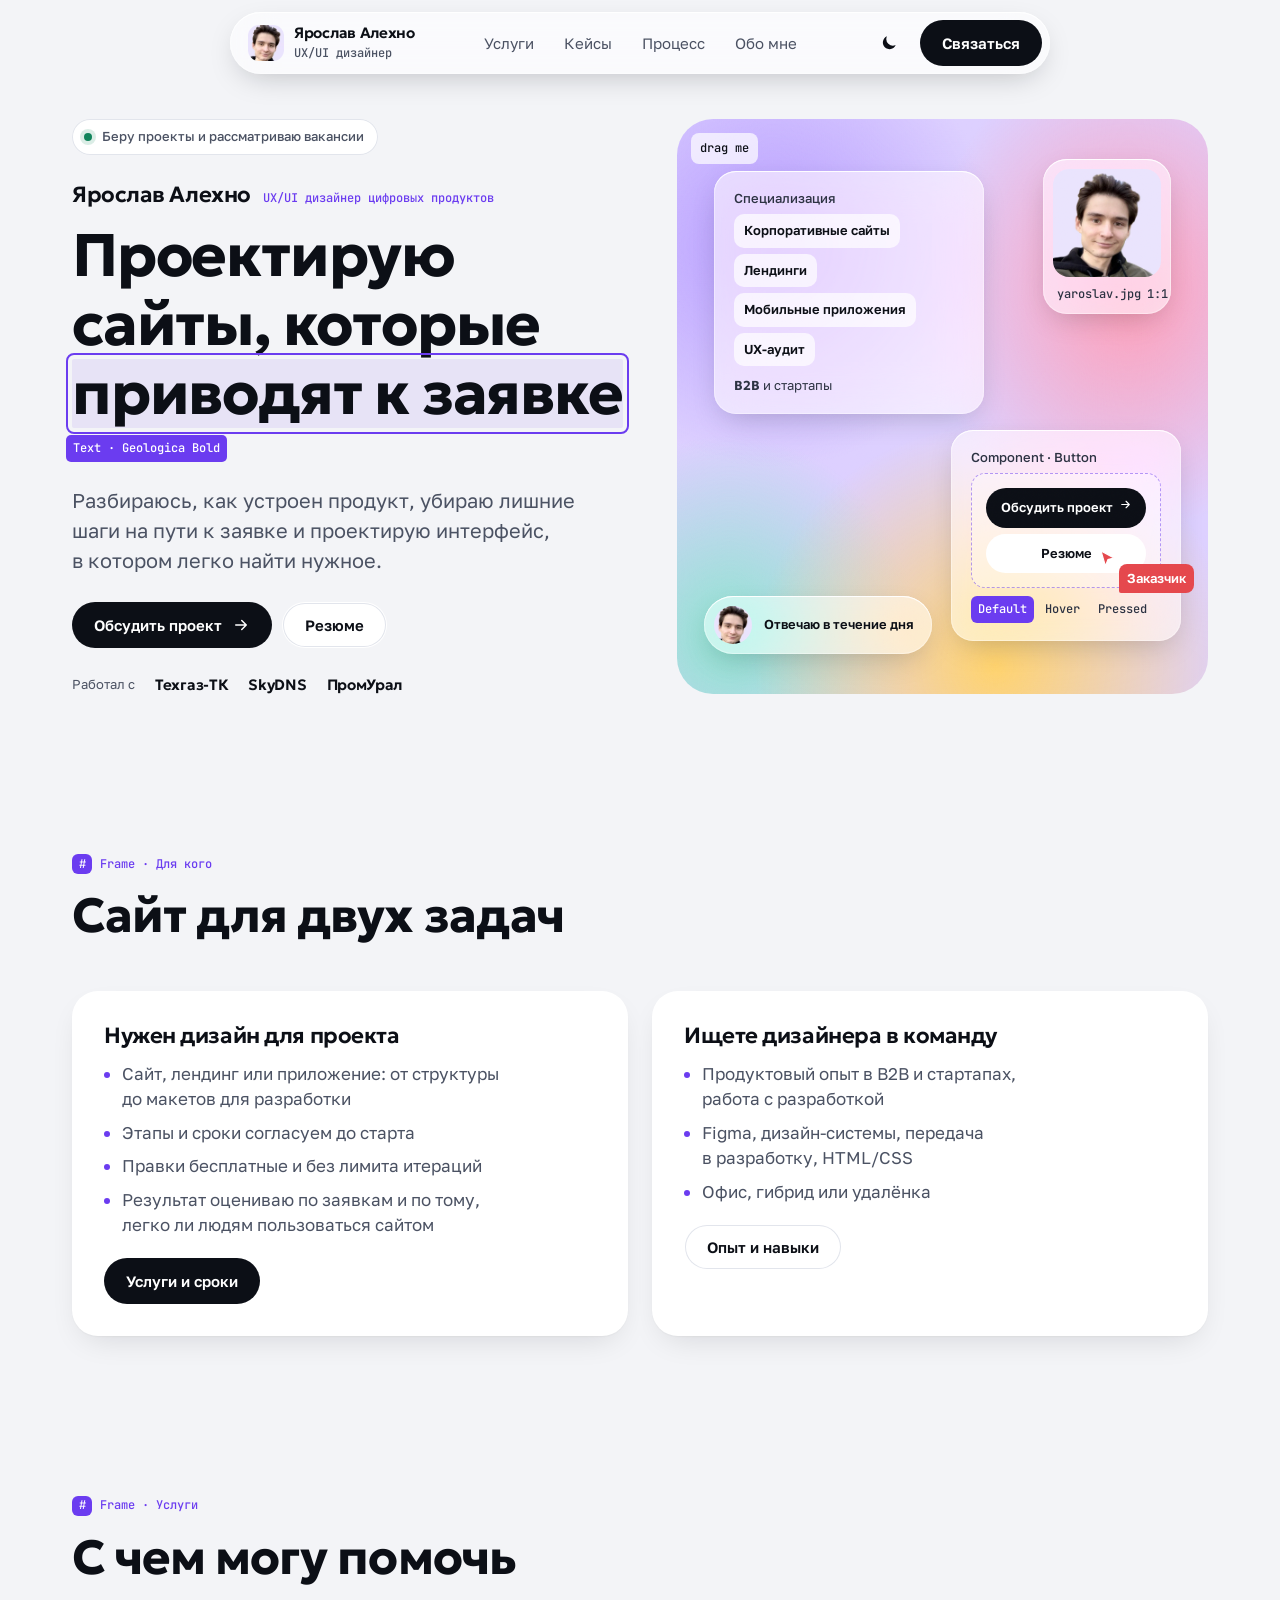
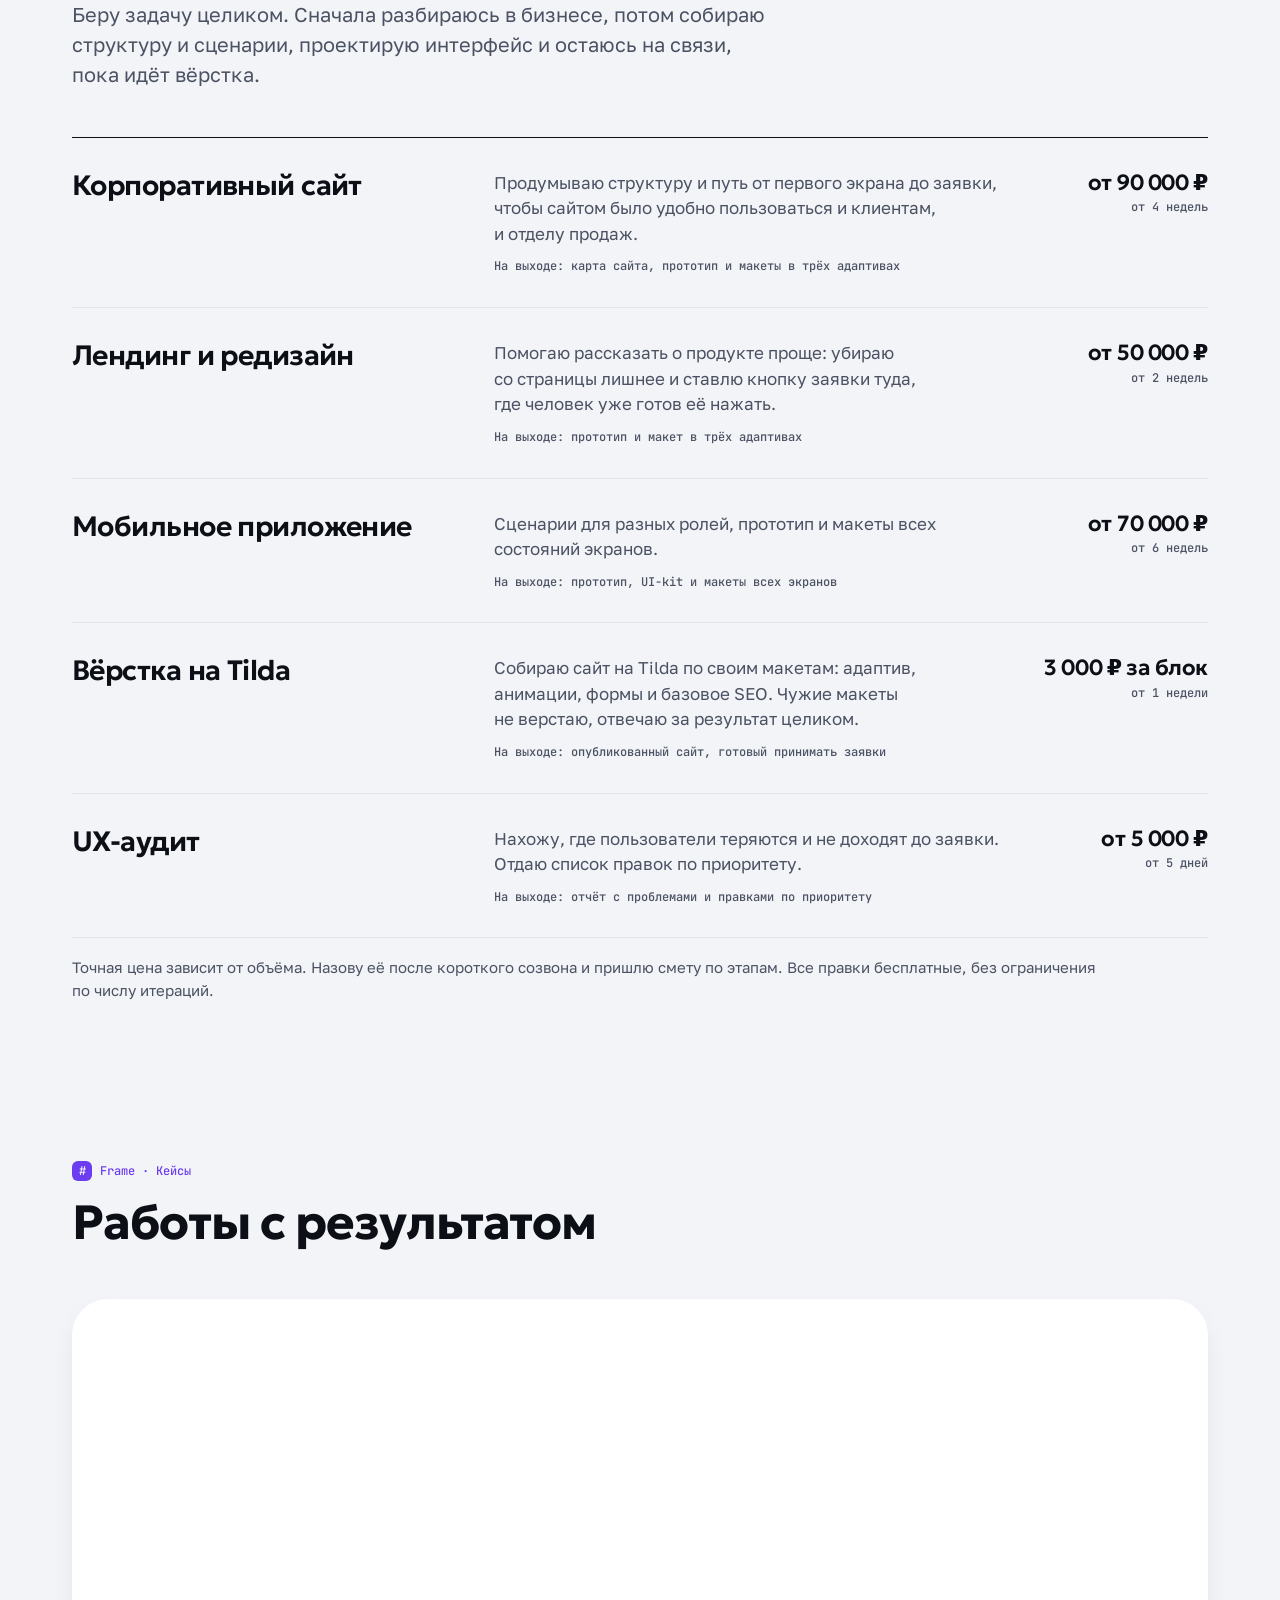
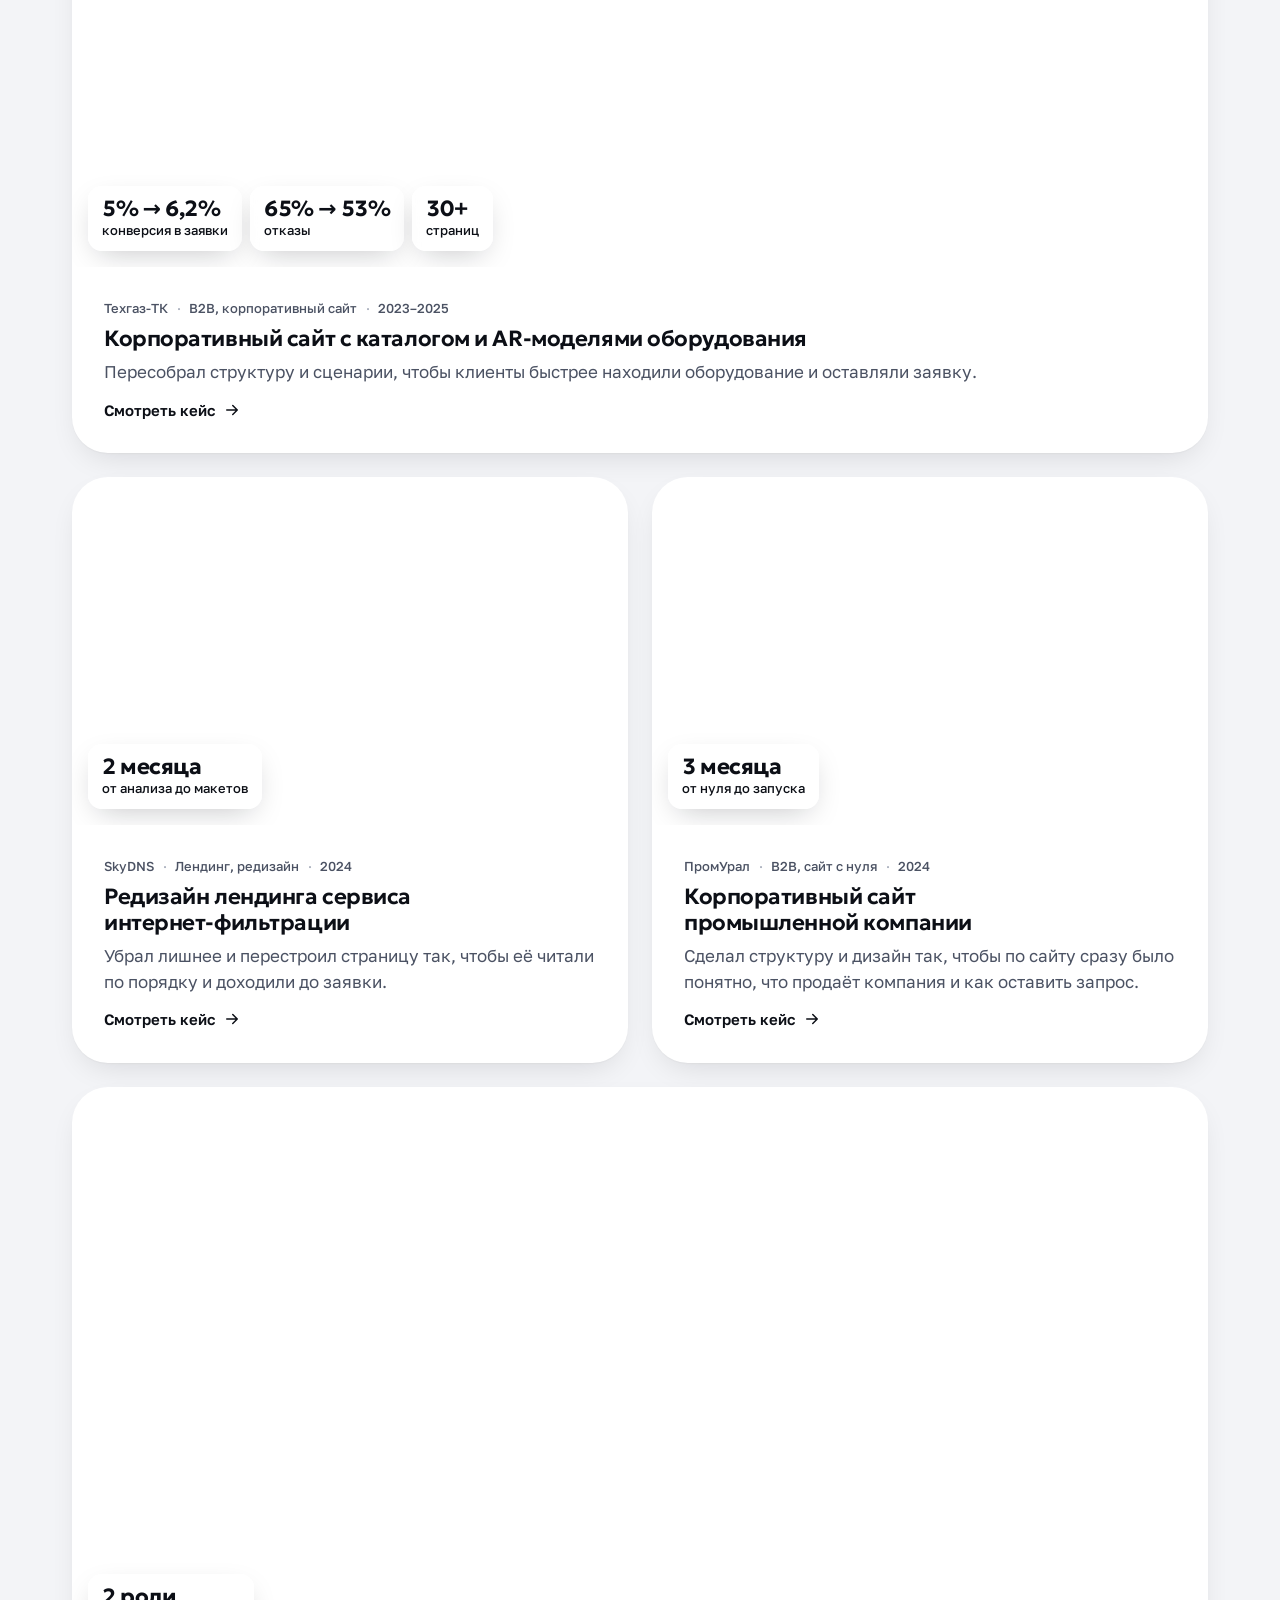
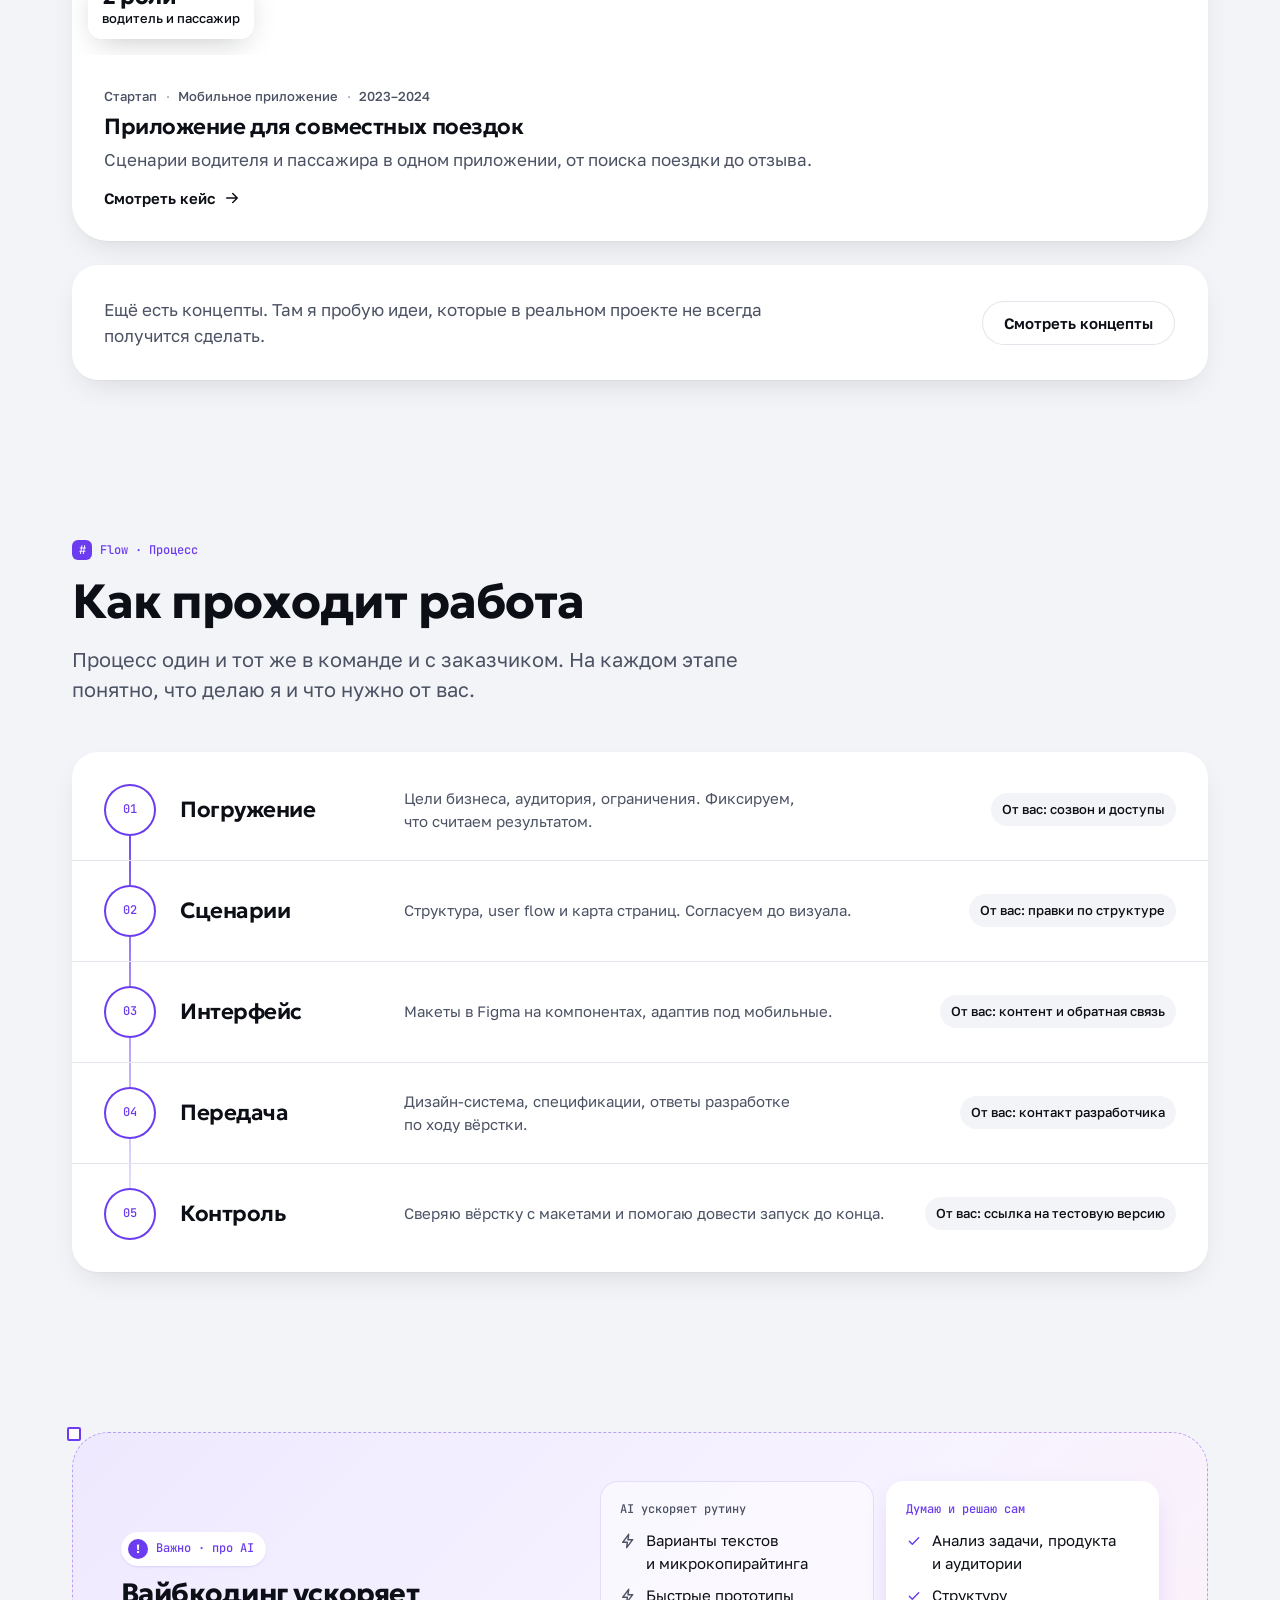
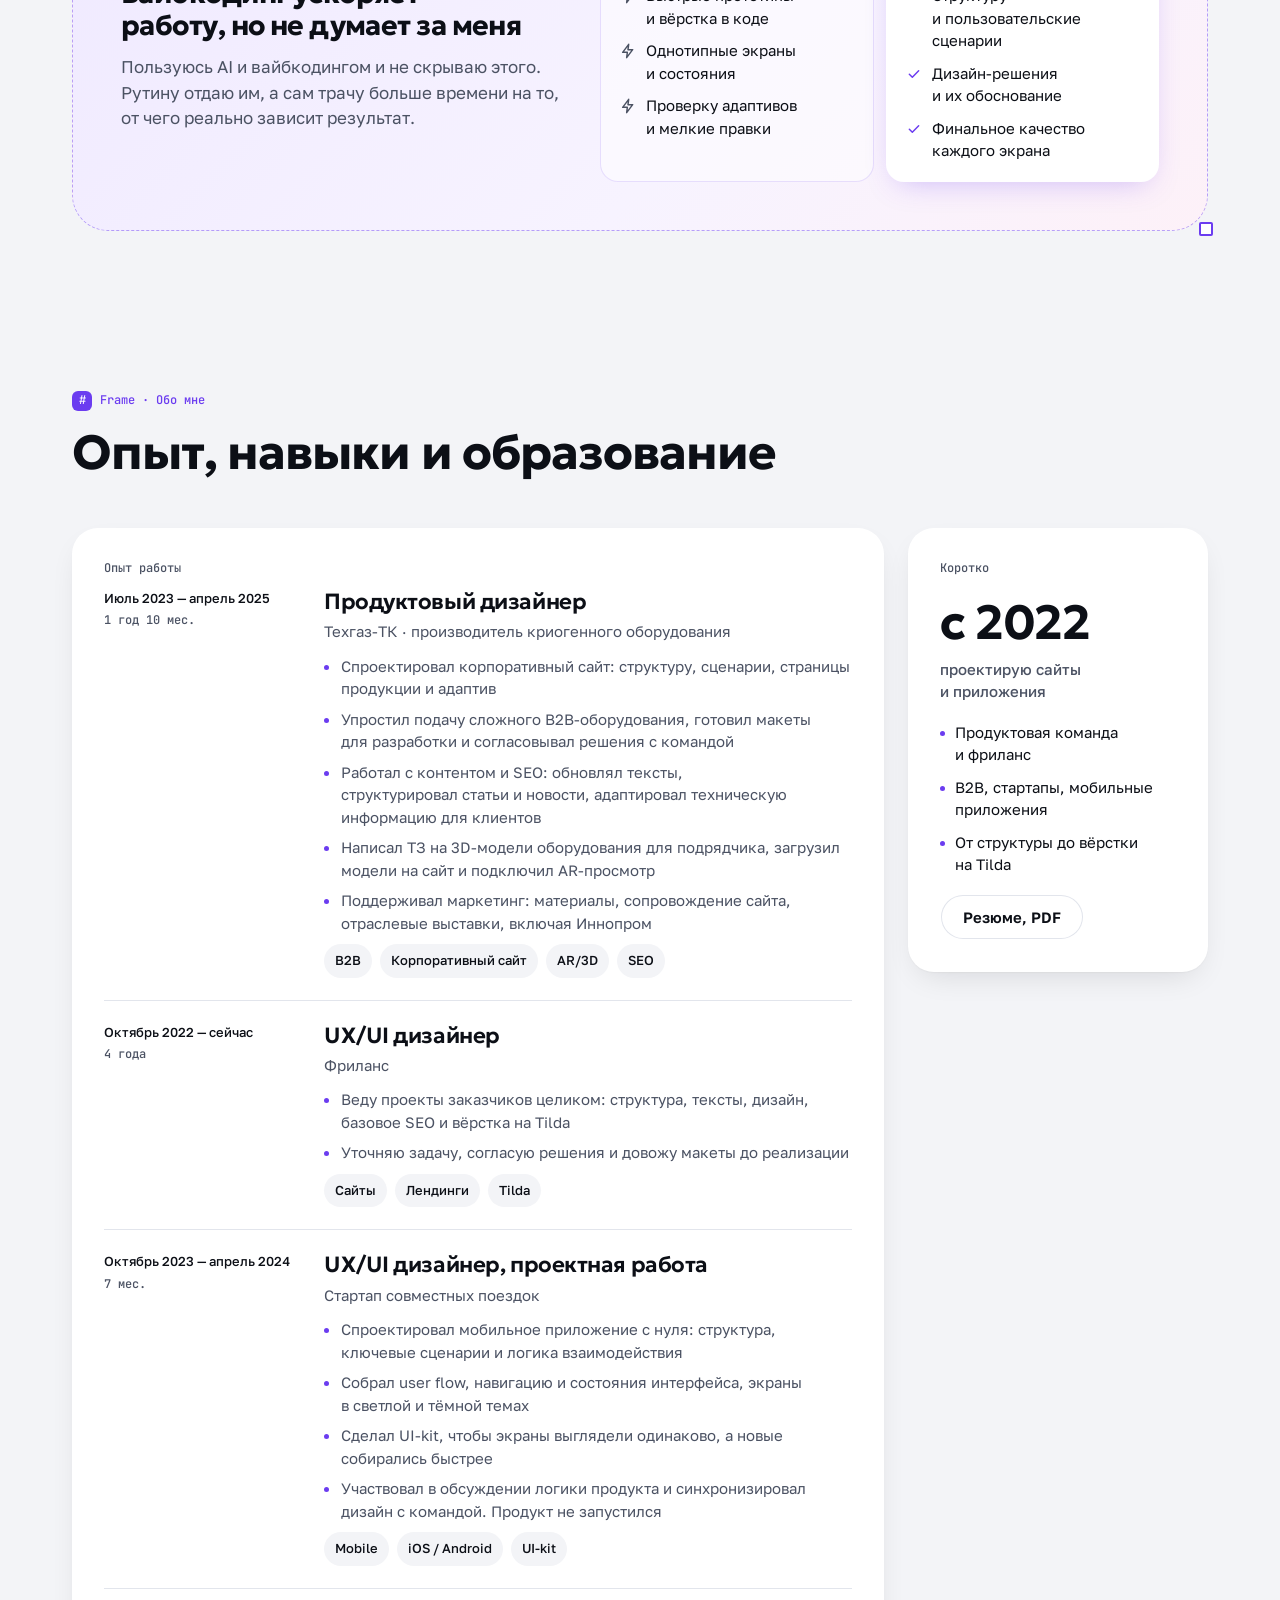
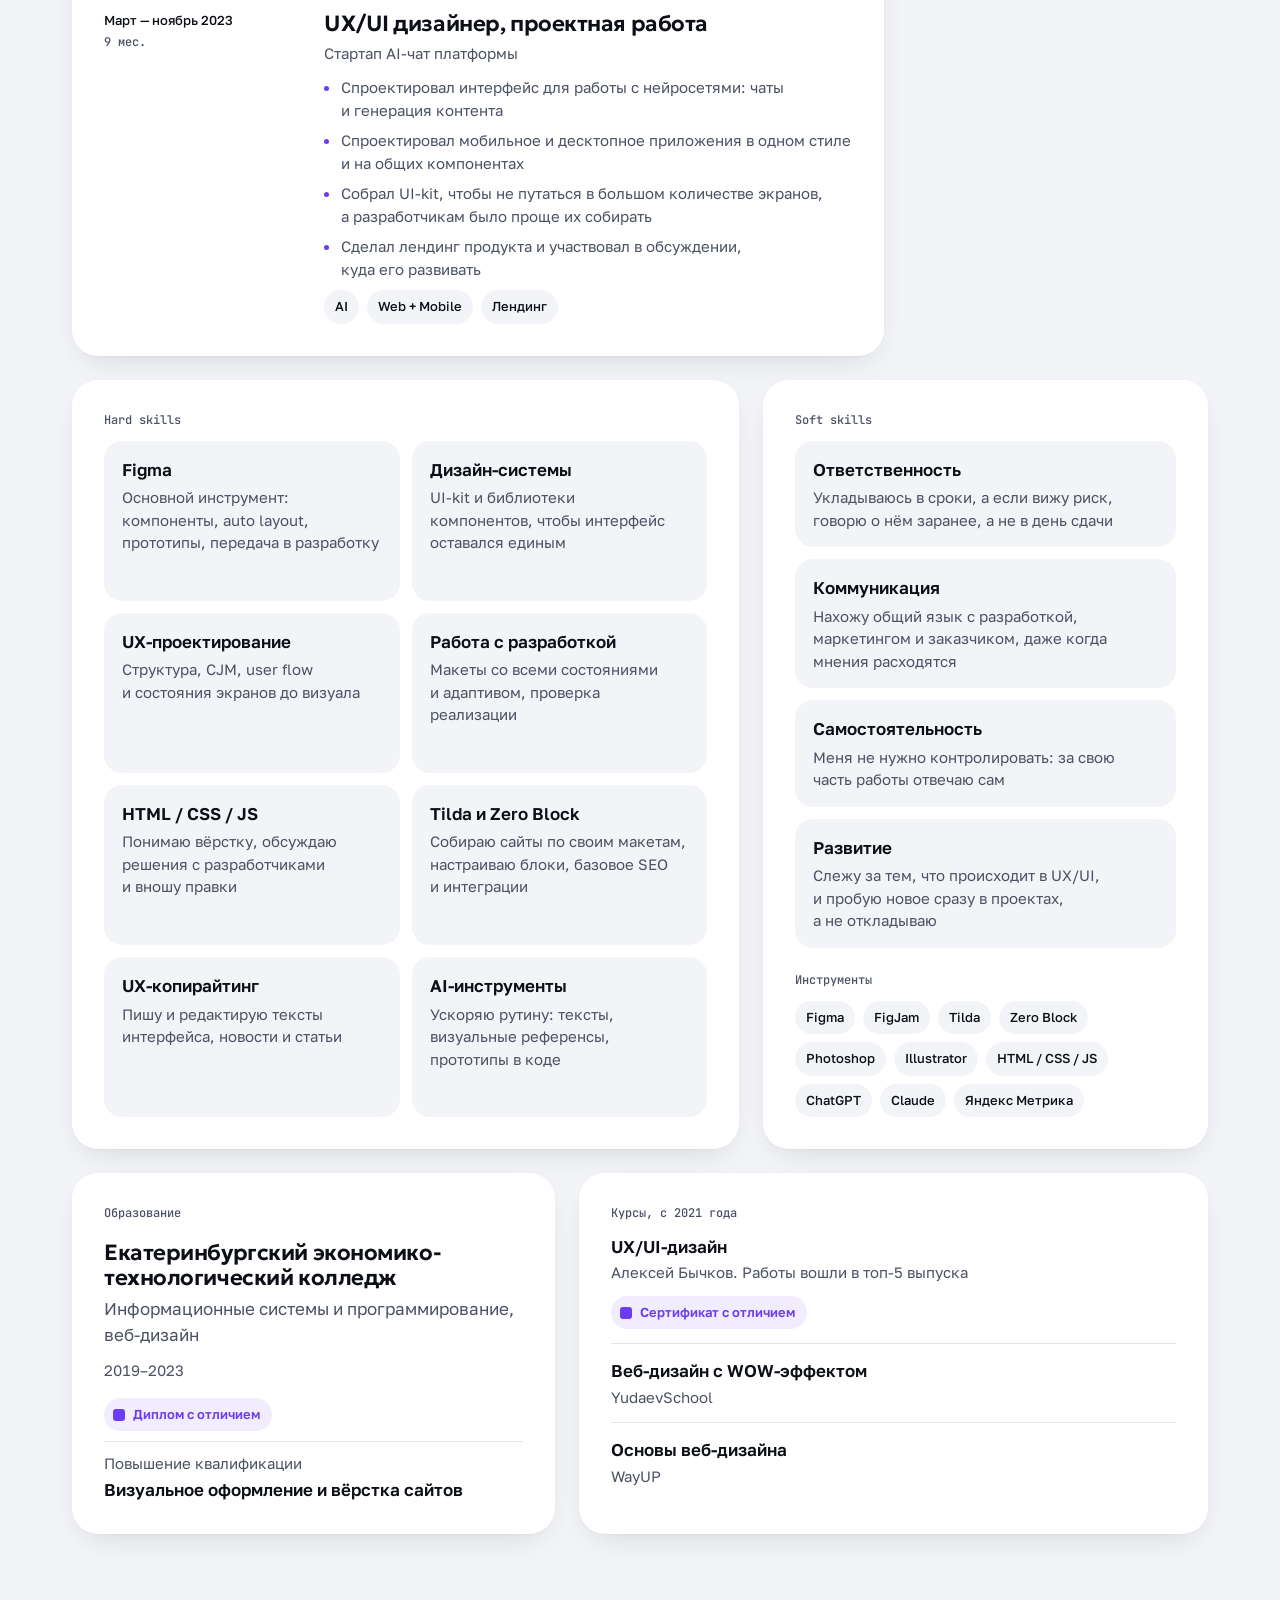
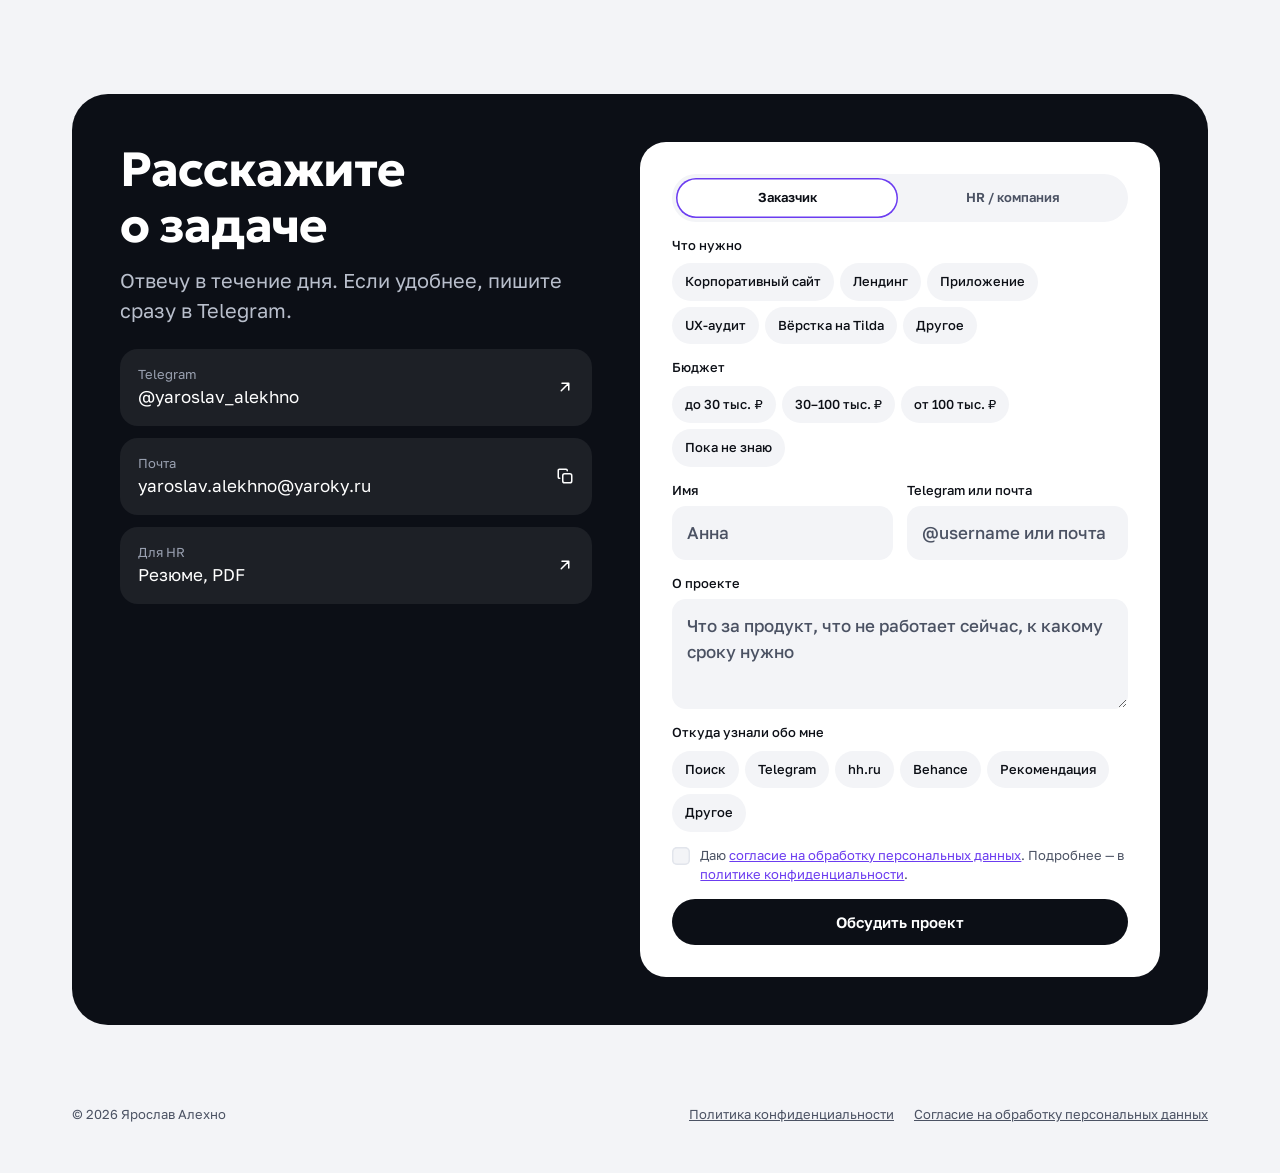
==== index.html @ 3f53e2a8 "Typography: one line-height and letter-spacing per font family Geologica 1.15 / -.02em, Golos Text 1" ====
<!doctype html>
<!--
  Ярослав Алехно — UX/UI дизайнер сайтов и приложений
  Ярослав Алехно, UX/UI дизайнер — https://yaroslavalekhno.ru
  Статический сайт: HTML, CSS и немного JavaScript без фреймворков.
-->
<html lang="ru">
<head>
<meta charset="utf-8">
<meta name="viewport" content="width=device-width, initial-scale=1, viewport-fit=cover">
<title>Ярослав Алехно — UX/UI дизайнер сайтов и приложений</title>
<meta name="robots" content="index, follow">
<link rel="canonical" href="https://yaroslavalekhno.ru/">
<meta property="og:url" content="https://yaroslavalekhno.ru/">
<meta property="og:type" content="website">
<meta property="og:site_name" content="Ярослав Алехно">
<meta property="og:locale" content="ru_RU">
<meta property="og:title" content="Ярослав Алехно — UX/UI дизайнер сайтов и приложений">
<meta property="og:description" content="UX/UI дизайнер сайтов и цифровых продуктов. Проектирую корпоративные сайты, лендинги и приложения, которые понятны пользователю и приводят к заявке.">
<meta property="og:image" content="https://yaroslavalekhno.ru/img/og/default.jpg">
<meta property="og:image:width" content="1200">
<meta property="og:image:height" content="630">
<meta property="og:image:type" content="image/jpeg">
<meta property="og:image:alt" content="Ярослав Алехно — UX/UI дизайнер сайтов и приложений">
<meta name="twitter:card" content="summary_large_image">
<meta name="theme-color" content="#f3f4f7">
<meta name="author" content="Ярослав Алехно">
<meta name="format-detection" content="telephone=no">
<script type="application/ld+json">
{
  "@context": "https://schema.org",
  "@graph": [
    {
      "@type": "ProfilePage",
      "@id": "https://yaroslavalekhno.ru/#page",
      "url": "https://yaroslavalekhno.ru/",
      "name": "Ярослав Алехно — UX/UI дизайнер сайтов и приложений",
      "description": "UX/UI дизайнер сайтов и цифровых продуктов. Проектирую корпоративные сайты, лендинги и приложения, которые понятны пользователю и приводят к заявке.",
      "inLanguage": "ru",
      "isPartOf": {
        "@id": "https://yaroslavalekhno.ru/#site"
      },
      "about": {
        "@id": "https://yaroslavalekhno.ru/#person"
      },
      "mainEntity": {
        "@id": "https://yaroslavalekhno.ru/#person"
      }
    },
    {
      "@type": "Person",
      "@id": "https://yaroslavalekhno.ru/#person",
      "name": "Ярослав Алехно",
      "alternateName": "Yaroslav Alekhno",
      "jobTitle": "UX/UI дизайнер",
      "url": "https://yaroslavalekhno.ru/",
      "image": "https://yaroslavalekhno.ru/img/me/yaroslav.webp",
      "email": "mailto:yaroslav.alekhno@yaroky.ru",
      "sameAs": [
        "https://t.me/yaroslav_alekhno"
      ],
      "knowsAbout": [
        "UX/UI дизайн",
        "Проектирование интерфейсов",
        "Корпоративные сайты",
        "Лендинги",
        "Мобильные приложения",
        "UX-аудит",
        "Figma",
        "Tilda"
      ]
    },
    {
      "@type": "WebSite",
      "@id": "https://yaroslavalekhno.ru/#site",
      "url": "https://yaroslavalekhno.ru/",
      "name": "Ярослав Алехно — UX/UI дизайнер",
      "inLanguage": "ru",
      "publisher": {
        "@id": "https://yaroslavalekhno.ru/#person"
      }
    }
  ]
}
</script>
<meta name="description" content="UX/UI дизайнер сайтов и цифровых продуктов. Проектирую корпоративные сайты, лендинги и приложения, которые понятны пользователю и приводят к заявке.">
<link rel="icon" href="/favicon.ico" sizes="any">
<link rel="icon" type="image/png" sizes="32x32" href="/favicon-32.png">
<link rel="apple-touch-icon" href="/apple-touch-icon.png">
<link rel="preload" href="/fonts/golos-text-cyrillic-400-normal.woff2" as="font" type="font/woff2" crossorigin>
<link rel="preload" href="/fonts/geologica-cyrillic-700-normal.woff2" as="font" type="font/woff2" crossorigin>
<style>
@font-face {
  font-family: 'Golos Text';
  font-style: normal;
  font-weight: 400;
  font-display: swap;
  src: url(/fonts/golos-text-cyrillic-400-normal.woff2) format('woff2');
  unicode-range: U+0301, U+0400-045F, U+0490-0491, U+04B0-04B1, U+2116
}
@font-face {
  font-family: 'Golos Text';
  font-style: normal;
  font-weight: 400;
  font-display: swap;
  src: url(/fonts/golos-text-latin-400-normal.woff2) format('woff2');
  unicode-range: U+0000-00FF, U+0131, U+0152-0153, U+02BB-02BC, U+02C6, U+02DA, U+02DC, U+0304, U+0308, U+0329, U+2000-206F, U+20AC, U+2122, U+2191, U+2193, U+2212, U+2215, U+FEFF, U+FFFD
}
@font-face {
  font-family: 'Golos Text';
  font-style: normal;
  font-weight: 500;
  font-display: swap;
  src: url(/fonts/golos-text-cyrillic-500-normal.woff2) format('woff2');
  unicode-range: U+0301, U+0400-045F, U+0490-0491, U+04B0-04B1, U+2116
}
@font-face {
  font-family: 'Golos Text';
  font-style: normal;
  font-weight: 500;
  font-display: swap;
  src: url(/fonts/golos-text-latin-500-normal.woff2) format('woff2');
  unicode-range: U+0000-00FF, U+0131, U+0152-0153, U+02BB-02BC, U+02C6, U+02DA, U+02DC, U+0304, U+0308, U+0329, U+2000-206F, U+20AC, U+2122, U+2191, U+2193, U+2212, U+2215, U+FEFF, U+FFFD
}
@font-face {
  font-family: 'Golos Text';
  font-style: normal;
  font-weight: 600;
  font-display: swap;
  src: url(/fonts/golos-text-cyrillic-600-normal.woff2) format('woff2');
  unicode-range: U+0301, U+0400-045F, U+0490-0491, U+04B0-04B1, U+2116
}
@font-face {
  font-family: 'Golos Text';
  font-style: normal;
  font-weight: 600;
  font-display: swap;
  src: url(/fonts/golos-text-latin-600-normal.woff2) format('woff2');
  unicode-range: U+0000-00FF, U+0131, U+0152-0153, U+02BB-02BC, U+02C6, U+02DA, U+02DC, U+0304, U+0308, U+0329, U+2000-206F, U+20AC, U+2122, U+2191, U+2193, U+2212, U+2215, U+FEFF, U+FFFD
}
@font-face {
  font-family: 'Geologica';
  font-style: normal;
  font-weight: 500;
  font-display: swap;
  src: url(/fonts/geologica-cyrillic-500-normal.woff2) format('woff2');
  unicode-range: U+0301, U+0400-045F, U+0490-0491, U+04B0-04B1, U+2116
}
@font-face {
  font-family: 'Geologica';
  font-style: normal;
  font-weight: 500;
  font-display: swap;
  src: url(/fonts/geologica-latin-500-normal.woff2) format('woff2');
  unicode-range: U+0000-00FF, U+0131, U+0152-0153, U+02BB-02BC, U+02C6, U+02DA, U+02DC, U+0304, U+0308, U+0329, U+2000-206F, U+20AC, U+2122, U+2191, U+2193, U+2212, U+2215, U+FEFF, U+FFFD
}
@font-face {
  font-family: 'Geologica';
  font-style: normal;
  font-weight: 600;
  font-display: swap;
  src: url(/fonts/geologica-cyrillic-600-normal.woff2) format('woff2');
  unicode-range: U+0301, U+0400-045F, U+0490-0491, U+04B0-04B1, U+2116
}
@font-face {
  font-family: 'Geologica';
  font-style: normal;
  font-weight: 600;
  font-display: swap;
  src: url(/fonts/geologica-latin-600-normal.woff2) format('woff2');
  unicode-range: U+0000-00FF, U+0131, U+0152-0153, U+02BB-02BC, U+02C6, U+02DA, U+02DC, U+0304, U+0308, U+0329, U+2000-206F, U+20AC, U+2122, U+2191, U+2193, U+2212, U+2215, U+FEFF, U+FFFD
}
@font-face {
  font-family: 'Geologica';
  font-style: normal;
  font-weight: 700;
  font-display: swap;
  src: url(/fonts/geologica-cyrillic-700-normal.woff2) format('woff2');
  unicode-range: U+0301, U+0400-045F, U+0490-0491, U+04B0-04B1, U+2116
}
@font-face {
  font-family: 'Geologica';
  font-style: normal;
  font-weight: 700;
  font-display: swap;
  src: url(/fonts/geologica-latin-700-normal.woff2) format('woff2');
  unicode-range: U+0000-00FF, U+0131, U+0152-0153, U+02BB-02BC, U+02C6, U+02DA, U+02DC, U+0304, U+0308, U+0329, U+2000-206F, U+20AC, U+2122, U+2191, U+2193, U+2212, U+2215, U+FEFF, U+FFFD
}
@font-face {
  font-family: 'JetBrains Mono';
  font-style: normal;
  font-weight: 500;
  font-display: swap;
  src: url(/fonts/jetbrains-mono-cyrillic-500-normal.woff2) format('woff2');
  unicode-range: U+0301, U+0400-045F, U+0490-0491, U+04B0-04B1, U+2116
}
@font-face {
  font-family: 'JetBrains Mono';
  font-style: normal;
  font-weight: 500;
  font-display: swap;
  src: url(/fonts/jetbrains-mono-latin-500-normal.woff2) format('woff2');
  unicode-range: U+0000-00FF, U+0131, U+0152-0153, U+02BB-02BC, U+02C6, U+02DA, U+02DC, U+0304, U+0308, U+0329, U+2000-206F, U+20AC, U+2122, U+2191, U+2193, U+2212, U+2215, U+FEFF, U+FFFD
}
</style>
<style>
/* Основа: спокойный светлый фон, содержимое на сплошных подложках. Стекло только у плавающего меню и у виджетов поверх яркого цвета */
:root {
  color-scheme: light;
  --paper: #f3f4f7;
  --surface: #ffffff;
  --ink: #0c0f16;
  --ink-2: #4b5263;
  --line: #e2e5ec;
  --accent: #6b3cf0;
  --accent-soft: rgba(107, 60, 240, .09);
  --ok: #11845b;
  --display: "Geologica", "Golos Text", system-ui, sans-serif;
  --body: "Golos Text", system-ui, -apple-system, "Segoe UI", sans-serif;
  --mono: "JetBrains Mono", ui-monospace, Menlo, monospace;
  /* Шрифтовая шкала: 9 размеров на весь сайт, по три ступени (телефон / от 600px / от 980px).
     h1–h4 заголовки, lead вводный абзац, p основной текст, s мелкий текст и кнопки,
     xs подписи и метки, mono технические подписи. */
  --t-h1: 34px;
  --t-h2: 28px;
  --t-h3: 22px;
  --t-h4: 18px;
  --t-lead: 17px;
  --t-p: 16px;
  --t-s: 15px;
  --t-xs: 13px;
  --t-mono: 12px;
  /* Одно межстрочное и одно межбуквенное на семейство */
  --lh-display: 1.15;
  --ls-display: -.02em;
  --lh-body: 1.5;
  --lh-mono: 1.4;
  --r-xl: 36px;
  --r-l: 26px;
  --r-m: 18px;
  --glass-bg: rgba(255, 255, 255, .58);
  --glass-edge: rgba(255, 255, 255, .9);
  --shadow: 0 1px 2px rgba(12, 15, 22, .04), 0 12px 32px -12px rgba(12, 15, 22, .14);
  /* Вертикальный ритм, шаг 8px. Чем дальше элементы по смыслу, тем больше между ними расстояние:
     --sec   между разделами страницы (одинаково на всех страницах и между любыми разделами);
     --head  от заголовка раздела до его содержимого;
     --grid  между карточками одной группы;
     --pad / --pad-s / --pad-l  внутренние поля больших карточек / плиток / тёмных и цветных панелей.
     Внутри карточки расстояние между элементами всегда меньше её внутреннего поля. */
  --sec: 80px;
  --head: 32px;
  --grid: 16px;
  --pad: 24px;
  --pad-s: 20px;
  --pad-l: 32px;
}
@media (min-width:600px) {
  :root {
    --t-h1: 44px;
    --t-h2: 36px;
    --t-h3: 24px;
    --t-h4: 20px;
    --t-lead: 18px;
    --t-p: 17px;
    --sec: 112px;
    --head: 40px
  }
}
@media (min-width:980px) {
  :root {
    --t-h1: 60px;
    --t-h2: 48px;
    --t-h3: 28px;
    --t-h4: 22px;
    --t-lead: 20px;
    --sec: 160px;
    --head: 48px;
    --grid: 24px;
    --pad: 32px;
    --pad-l: 48px
  }
}
* {
  box-sizing: border-box
}
html {
  scroll-padding-top: 96px
}
@media (prefers-reduced-motion:no-preference) {
  html {
    scroll-behavior: smooth
  }
}
body {
  margin: 0;
  background: var(--paper);
  color: var(--ink);
  font: 400 var(--t-p)/var(--lh-body) var(--body);
  -webkit-font-smoothing: antialiased;
  overflow-x: hidden
}
img {
  max-width: 100%;
  height: auto;
  display: block
}
a {
  color: inherit
}
:focus-visible {
  outline: 2px solid var(--accent);
  outline-offset: 3px;
  border-radius: 10px
}
h1,
h2,
h3 {
  font-family: var(--display);
  margin: 0;
  text-wrap: balance;
  letter-spacing: var(--ls-display);
  line-height: var(--lh-display)
}
p {
  margin: 0
}
p,
li,
dd {
  text-wrap: pretty
}
.wrap {
  max-width: 1200px;
  margin: 0 auto;
  padding-inline: 16px
}
@media (min-width:720px) {
  .wrap {
    padding-inline: 32px
  }
}

/* Стекло: только для меню и виджетов поверх цвета */
.glass {
  background: var(--glass-bg);
  backdrop-filter: blur(22px) saturate(180%);
  -webkit-backdrop-filter: blur(22px) saturate(180%);
  box-shadow: inset 0 1px 0 var(--glass-edge), inset 0 0 0 1px rgba(255, 255, 255, .35), 0 10px 30px -10px rgba(12, 15, 22, .25)
}

/* Меню */
.nav {
  position: sticky;
  top: calc(env(safe-area-inset-top, 0px) + 12px);
  z-index: 10;
  margin-top: 12px;
  transition: transform .4s cubic-bezier(.2, .7, .2, 1)
}
.nav.nav-hide {
  transform: translateY(calc(-100% - 24px))
}
.nav-in {
  display: flex;
  align-items: center;
  gap: 8px;
  padding: 8px 8px 8px 18px;
  border-radius: 999px;
  max-width: 820px;
  margin: 0 auto
}

.nav ul {
  display: none;
  list-style: none;
  margin: 0 auto;
  padding: 0;
  gap: 2px
}
.nav ul a {
  display: block;
  padding: 9px 14px;
  border-radius: 999px;
  text-decoration: none;
  font-size: var(--t-s);
  color: var(--ink-2)
}
@media (hover:hover) {
  .nav ul a:hover {
    background: rgba(255, 255, 255, .8);
    color: var(--ink)
  }
}
.nav .btn {
  margin-left: auto
}
@media (min-width:860px) {
  .nav ul {
    display: flex
  }
  .nav .btn {
    margin-left: 0
  }
}

.btn {
  display: inline-flex;
  align-items: center;
  justify-content: center;
  gap: 10px;
  min-height: 46px;
  padding: 0 22px;
  border-radius: 999px;
  font: 600 var(--t-s)/var(--lh-body) var(--body);
  text-decoration: none;
  border: 0;
  cursor: pointer;
  white-space: nowrap;
  transition: translate .15s ease-out, scale .15s ease-out, background-color .15s ease-out;
  -webkit-tap-highlight-color: transparent
}
@media (hover:hover) {
  .btn:hover {
    translate: 0 -1px
  }
}
.btn-ink {
  background: var(--ink);
  color: #fff
}
@media (hover:hover) {
  .btn-ink:hover {
    background: #262b38
  }
}
.btn-line {
  background: var(--surface);
  color: var(--ink);
  box-shadow: inset 0 0 0 1px var(--line);
  border: 1px solid transparent
}
@media (hover:hover) {
  .btn-line:hover {
    box-shadow: inset 0 0 0 1px #c9cdd8
  }
}
.arrow {
  font-size: 18px;
  line-height: 1
}

/* Первый экран */
.hero {
  display: grid;
  gap: 32px;
  padding-block: 48px calc(var(--sec)/2)
}
@media (min-width:980px) {
  .hero {
    grid-template-columns: 1.05fr 1fr;
    align-items: stretch;
    padding-block: 72px calc(var(--sec)/2);
    gap: 48px
  }
  .hero .stage {
    aspect-ratio: auto;
    height: 100%;
    min-height: 520px
  }
}
.status {
  display: inline-flex;
  align-items: center;
  gap: 10px;
  font-size: var(--t-xs);
  font-weight: 500;
  color: var(--ink-2);
  background: var(--surface);
  padding: 8px 14px 8px 12px;
  border-radius: 999px;
  box-shadow: inset 0 0 0 1px var(--line);
  width: fit-content
}
.dot {
  width: 8px;
  height: 8px;
  border-radius: 50%;
  background: var(--ok);
  box-shadow: 0 0 0 4px rgba(17, 132, 91, .15)
}
.hero-copy {
  display: grid;
  gap: 28px;
  align-content: start
}
.hero-head {
  display: grid;
  gap: 14px
}
.hero-name {
  margin: 0;
  display: flex;
  flex-wrap: wrap;
  align-items: baseline;
  gap: 4px 12px
}
.hero-name b {
  font: 600 var(--t-h4)/var(--lh-display) var(--display);
  letter-spacing: var(--ls-display);
  color: var(--ink)
}
.hero-name span {
  font: 500 var(--t-mono)/var(--lh-mono) var(--mono);
  color: var(--accent)
}
h1 {
  margin-bottom: 14px;
  font-size: var(--t-h1);
  
  font-weight: 700
}
h1 em {
  font-style: normal;
  position: relative;
  display: inline-block;
  outline: 2px solid var(--accent);
  outline-offset: 4px;
  background: var(--accent-soft);
  border-radius: 2px
}
.sel-h {
  position: relative;
  display: inline-block
}
.sel-h::before {
  content: attr(data-spec);
  position: absolute;
  left: -6px;
  bottom: -34px;
  font: 500 var(--t-mono)/var(--lh-mono) var(--mono);
  letter-spacing: 0;
  color: #fff;
  background: var(--accent);
  padding: 5px 7px;
  border-radius: 5px;
  white-space: nowrap
}
.handle {
  position: absolute;
  width: 9px;
  height: 9px;
  background: #fff;
  border: 2px solid var(--accent);
  border-radius: 2px
}
.lead {
  font-size: var(--t-lead);
  color: var(--ink-2);
  max-width: 46ch
}
.cta {
  display: flex;
  flex-wrap: wrap;
  gap: 10px
}
.clients {
  display: flex;
  flex-wrap: wrap;
  align-items: center;
  gap: 8px 20px;
  font-size: var(--t-xs);
  color: var(--ink-2);
  padding-top: 8px
}
.clients b {
  font: 600 var(--t-s)/var(--lh-display) var(--display);
  color: var(--ink);
  letter-spacing: var(--ls-display)
}

/* Витрина на первом экране: единственное место, где стекло лежит на цвете */
.stage {
  position: relative;
  border-radius: var(--r-xl);
  overflow: hidden;
  aspect-ratio: 5/4.4;
  max-width: 100%;
  min-height: 360px;
  background:
    radial-gradient(60% 55% at 18% 22%, #b59bff 0%, transparent 70%),
    radial-gradient(55% 60% at 85% 30%, #ff9fb8 0%, transparent 70%),
    radial-gradient(65% 60% at 60% 95%, #ffd36e 0%, transparent 70%),
    radial-gradient(50% 50% at 10% 90%, #8fe3d0 0%, transparent 70%), #ddd0ff
}
.stage::after {
  content: "";
  position: absolute;
  inset: 0;
  background: url("data:image/svg+xml,%3Csvg xmlns='http://www.w3.org/2000/svg' width='120' height='120'%3E%3Cfilter id='n'%3E%3CfeTurbulence baseFrequency='.9' numOctaves='2'/%3E%3C/filter%3E%3Crect width='120' height='120' filter='url(%23n)' opacity='.08'/%3E%3C/svg%3E");
  mix-blend-mode: overlay;
  pointer-events: none
}
.w {
  position: absolute;
  border-radius: 22px;
  padding: 18px 20px;
  color: var(--ink);
  cursor: grab;
  touch-action: none;
  user-select: none
}
.w img {
  pointer-events: none;
  -webkit-user-drag: none;
  -webkit-touch-callout: none
}
.w.drag {
  cursor: grabbing;
  outline: 2px solid var(--accent);
  outline-offset: 3px;
  z-index: 3
}
.hint {
  position: absolute;
  left: 14px;
  top: 14px;
  font: 500 var(--t-mono)/var(--lh-mono) var(--mono);
  color: var(--ink);
  background: rgba(255, 255, 255, .7);
  padding: 7px 9px;
  border-radius: 8px
}
.cmp {
  position: relative
}
.cursor {
  position: absolute;
  right: -34px;
  bottom: -6px;
  display: flex;
  align-items: flex-start;
  gap: 2px;
  pointer-events: none;
  z-index: 2
}
.cursor svg {
  width: 18px;
  height: 18px
}
.cursor span {
  font: 600 var(--t-xs)/var(--lh-body) var(--body);
  color: #fff;
  background: #e5484d;
  padding: 5px 8px;
  border-radius: 8px 8px 8px 2px;
  margin-top: 14px
}
@media (prefers-reduced-motion:no-preference) {
  .cursor {
    animation: roam 9s ease-in-out 2
  }
  @keyframes roam {
    30% {
      transform: translate(-26px, -10px)
    }
    60% {
      transform: translate(-8px, 6px)
    }
  }
}
.w small {
  display: block;
  font-size: var(--t-xs);
  font-weight: 500;
  color: #2c3242;
  margin-bottom: 6px
}
.w-metric {
  left: 7%;
  top: 9%;
  width: min(58%, 270px)
}
.w-metric .big {
  font: 700 var(--t-h3)/var(--lh-display) var(--display);
  letter-spacing: var(--ls-display);
  font-variant-numeric: tabular-nums
}
.w-metric .big span {
  display: block;
  font: 500 var(--t-s)/var(--lh-body) var(--body);
  letter-spacing: 0;
  color: #2c3242;
  margin-top: 4px
}
.bars {
  display: flex;
  align-items: flex-end;
  gap: 6px;
  height: 46px;
  margin-top: 14px
}
.bars i {
  flex: 1;
  border-radius: 6px;
  background: rgba(12, 15, 22, .18)
}
.bars i:last-child {
  background: var(--ink)
}
.w-flow {
  right: 5%;
  top: 54%;
  width: min(44%, 230px)
}
.flow {
  display: grid;
  gap: 8px
}
.flow div {
  display: flex;
  align-items: center;
  gap: 10px;
  font-size: var(--t-xs);
  font-weight: 500;
  background: rgba(255, 255, 255, .6);
  border-radius: 12px;
  padding: 8px 10px
}
.flow div i {
  width: 18px;
  height: 18px;
  border-radius: 6px;
  background: var(--ink);
  flex: none
}
.flow div:nth-child(2) i {
  background: var(--accent)
}
.flow div:nth-child(3) i {
  background: var(--ok)
}
.w-avail {
  left: 5%;
  bottom: 7%;
  display: flex;
  align-items: center;
  gap: 12px;
  border-radius: 999px;
  padding: 10px 18px 10px 10px;
  font-size: var(--t-xs);
  font-weight: 600
}
.w-avail .av {
  width: 38px;
  height: 38px;
  border-radius: 50%;
  background: linear-gradient(135deg, #6b3cf0, #c9a8ff);
  overflow: hidden;
  display: grid;
  place-items: center;
  color: #fff;
  font: 600 var(--t-xs)/var(--lh-display) var(--display);
  letter-spacing: var(--ls-display)
}

@media (max-width:600px) {
  .stage {
    aspect-ratio: 4/5
  }
  .w-metric {
    width: 72%
  }
  .w-flow {
    top: auto;
    bottom: 24%;
    width: 62%
  }
  .w-avail {
    bottom: 5%
  }
}
.w-photo {
  margin: 0;
  right: 7%;
  top: 7%;
  padding: 10px;
  border-radius: 24px;
  width: clamp(120px, 24%, 168px)
}
.photo {
  display: block;
  width: 100%;
  height: auto;
  aspect-ratio: 1;
  border-radius: 16px;
  object-fit: cover;
  background: linear-gradient(140deg, #6b3cf0, #c9a8ff 70%, #ffd1e8);
  color: #fff;
  font: 600 var(--t-h3)/var(--lh-display) var(--display);
  display: grid;
  place-items: center;
  pointer-events: none;
  letter-spacing: var(--ls-display)
}
.w-photo figcaption {
  display: flex;
  justify-content: space-between;
  gap: 6px;
  font: 500 var(--t-mono)/var(--lh-mono) var(--mono);
  color: #2c3242;
  padding: 9px 4px 2px
}
.w-avail .av img {
  width: 100%;
  height: 100%;
  object-fit: cover
}
@media (min-width:601px) and (max-width:979px) {
  .stage {
    aspect-ratio: 16/9;
    min-height: 0
  }
  .w-flow {
    top: auto;
    bottom: 8%
  }
  .w-photo {
    width: 130px;
    right: auto;
    left: 46%;
    top: 7%
  }
}

/* без !important: иначе на телефоне перетаскивание не может сдвинуть карточки (inline left/top из скрипта проигрывают) */
@media (max-width:600px) {
  #stage {
    aspect-ratio: 3/4.3
  }
  #stage .hint {
    display: none
  }
  #stage .w-photo {
    width: 30%;
    top: 5%;
    right: 4%
  }
  #stage .w-metric {
    width: 56%;
    left: 4%;
    top: 5%
  }
  #stage .w-flow {
    width: 64%;
    top: auto;
    bottom: 19%
  }
  .w-photo figcaption span+span {
    display: none
  }
}
@media (max-width:420px) {
  #stage {
    aspect-ratio: 3/5.4
  }
  #stage .w {
    padding: 14px 16px
  }
  #stage .w-metric {
    width: 62%;
    left: 4%
  }
  #stage .w-photo {
    width: 28%
  }
  #stage .w-flow {
    bottom: 15%
  }
  #stage .w-avail {
    bottom: 3%
  }
  #stage .sp span {
    
    padding: 6px 9px;
    white-space: nowrap
  }
}

/* Первый экран целиком в видимой области на любом устройстве. Высота считается от экрана:
   svh — высота без панелей мобильного браузера, --nav — место под плавающим меню (12 + 62), --fold — запас до нижнего края.
   Шрифт заголовка и промежутки уменьшаются на невысоких экранах, витрина по высоте равна тексту. */
:root {
  --vh: 100vh;
  --nav: 74px;
  --fold: 16px;
  --hero-top: clamp(16px, calc(var(--vh)*.05), 72px);
  --hero-gap: clamp(16px, calc(var(--vh)*.03), 28px)
}
@supports (height:100svh) {
  :root {
    --vh: 100svh
  }
}
.hero {
  padding-top: var(--hero-top)
}
.hero h1 {
  font-size: min(var(--t-h1), calc(var(--vh)*.072))
}

/* один промежуток между всеми группами текста; подпись «Text · Geologica Bold» висит под заголовком и входит в него */
.hero-copy {
  gap: var(--hero-gap)
}
.hero-copy h1 {
  margin-bottom: 30px;
  
}
.clients {
  padding-top: 0
}
@media (min-width:980px) {
  .hero .stage {
    min-height: 460px
  }
}

/* планшет: если под текстом остаётся место, витрина занимает этот остаток, на невысоком экране её нет */
@media (min-width:601px) and (max-width:979px) {
  #stage {
    display: none
  }
}
@media (min-width:601px) and (max-width:979px) and (min-height:900px) {
  .hero {
    display: flex;
    flex-direction: column;
    gap: var(--grid);
    min-height: calc(var(--vh) - var(--nav) - var(--fold) + var(--sec)/2)
  }
  .hero-copy {
    flex: none
  }
  #stage {
    display: block;
    flex: 1 1 0;
    min-height: 0;
    aspect-ratio: auto
  }
  #stage .w-flow,
  #stage .hint {
    display: none
  }
}

/* телефон: перетаскиваемую витрину убираем, первый экран — только текст */
@media (max-width:600px) {
  #stage {
    display: none
  }
  .hero h1 {
    font-size: min(var(--t-h1), calc(var(--vh)*.06))
  }
  .hero-head {
    gap: 10px
  }
}
@media (max-height:620px) and (max-width:979px) {
  .hero-name span {
    display: none
  }
  .lead {
    font-size: var(--t-p)
  }
}
@media (max-height:520px) and (max-width:979px) {
  .status {
    display: none
  }
}
.sp {
  display: flex;
  flex-wrap: wrap;
  gap: 6px
}
.sp span {
  padding: 7px 10px;
  border-radius: 10px;
  background: rgba(255, 255, 255, .7);
  font-size: var(--t-xs);
  font-weight: 600
}
.sp-foot {
  margin-top: 10px;
  font-size: var(--t-xs);
  color: #2c3242
}
.sp-foot b {
  font-family: var(--display);
  line-height: var(--lh-display);
  letter-spacing: var(--ls-display)
}

.cmp {
  display: grid;
  gap: 6px;
  padding: 14px;
  border-radius: 14px;
  border: 1.5px dashed rgba(107, 60, 240, .5);
  background: rgba(255, 255, 255, .35)
}
.cmp-b {
  display: flex;
  justify-content: center;
  text-align: center;
  padding: 10px 12px;
  border-radius: 999px;
  font-size: var(--t-xs);
  font-weight: 600
}
.cmp-b.ink {
  background: var(--ink);
  color: #fff
}
.cmp-b.line {
  background: #fff;
  color: var(--ink)
}
.vars {
  display: flex;
  gap: 4px;
  margin-top: 8px
}
.vars span {
  font: 500 var(--t-mono)/var(--lh-mono) var(--mono);
  padding: 5px 7px;
  border-radius: 6px;
  color: #2c3242
}
.vars .on {
  background: var(--accent);
  color: #fff
}
.logo {
  display: flex;
  align-items: center;
  gap: 10px;
  text-decoration: none;
  color: inherit
}
.mark {
  display: grid;
  place-items: center;
  width: 36px;
  height: 36px;
  border-radius: 11px;
  background: linear-gradient(135deg, var(--accent), #c9a8ff);
  color: #fff;
  font: 700 var(--t-xs)/var(--lh-display) var(--display);
  letter-spacing: var(--ls-display);
  transition: transform .35s cubic-bezier(.2, .7, .2, 1), border-radius .35s
}
@media (hover:hover) {
  .logo:hover .mark {
    transform: rotate(-8deg);
    border-radius: 50%
  }
}
img.mark {
  object-fit: cover;
  background: #eae4fc
}
@media (hover:hover) {
  .logo:hover img.mark {
    transform: scale(1.06)
  }
}
.lname {
  display: grid;
  gap: 3px;
  font: 600 var(--t-s)/var(--lh-display) var(--display);
  letter-spacing: var(--ls-display);
  white-space: nowrap
}
.lname small {
  font: 500 var(--t-mono)/var(--lh-mono) var(--mono);
  letter-spacing: 0;
  color: var(--ink-2);
  transition: color .2s
}
@media (hover:hover) {
  .logo:hover .lname small {
    color: var(--accent)
  }
}
.nav ul a.on {
  background: var(--accent-soft);
  color: var(--accent)
}
@media (max-width:420px) {
  .lname {
    display: none
  }
}

/* Микроанимации */
.btn:not(:disabled):not([aria-disabled]):active {
  scale: .96
}
.btn[aria-disabled] {
  opacity: .7;
  cursor: progress
}
.btn .arrow {
  transition: transform .25s
}
@media (hover:hover) {
  .btn:hover .arrow {
    transform: translateX(3px)
  }
}
.svc {
  position: relative
}
.svc::after {
  content: "→";
  position: absolute;
  right: 0;
  bottom: var(--pad);
  font-size: 20px;
  color: var(--accent);
  opacity: 0;
  transform: translateX(-8px);
  transition: opacity .2s ease-out, transform .2s ease-out
}
@media (hover:hover) {
  .svc:hover::after {
    opacity: 1;
    transform: none
  }
}
.dot {
  animation: pulse 2.4s ease-out 3
}
@keyframes pulse {
  0% {
    box-shadow: 0 0 0 0 rgba(17, 132, 91, .45)
  }
  70%,
  100% {
    box-shadow: 0 0 0 9px rgba(17, 132, 91, 0)
  }
}
.anim .rv {
  opacity: 0;
  translate: 0 12px;
  transition: opacity .6s ease-out var(--d, 0ms), translate .6s cubic-bezier(.2, .7, .2, 1) var(--d, 0ms), transform .3s ease, box-shadow .3s ease
}
.anim .rv.in {
  opacity: 1;
  translate: 0 0
}
.anim h1 em {
  animation: selin .7s .35s both
}
@keyframes selin {
  from {
    outline-color: transparent;
    background: transparent
  }
}
.anim .sel-h::before {
  animation: pop .4s .9s both
}
@keyframes pop {
  from {
    opacity: 0;
    transform: translateY(-4px)
  }
}
.anim .stage:not(.settled) .w {
  animation: wIn .7s cubic-bezier(.2, .7, .2, 1) both
}
.anim .stage:not(.settled) .w-photo {
  animation-delay: .12s
}
.anim .stage:not(.settled) .w-flow {
  animation-delay: .24s
}
.anim .stage:not(.settled) .w-avail {
  animation-delay: .36s
}
@keyframes wIn {
  from {
    opacity: 0;
    translate: 0 24px;
    scale: .96
  }
}
@media (prefers-reduced-motion:reduce) {
  *,
  *::before,
  *::after {
    animation: none !important;
    transition: none !important
  }
}
.case .shot>img {
  position: absolute;
  inset: 0;
  width: 100%;
  height: 100%;
  object-fit: cover;
  z-index: -1
}
.shot>picture>img {
  position: absolute;
  inset: 0;
  width: 100%;
  height: 100%;
  object-fit: cover;
  z-index: -1
}
.shot:has(>img, >picture) {
  background: none
}
@media (max-width:600px) {
  .shot .ph {
    display: none
  }
  .case .chips {
    gap: 6px;
    left: 12px;
    bottom: 12px;
    right: 12px
  }
  .case .chip {
    padding: 8px 10px;
    
  }
  .case .chip b {
    font-size: var(--t-p)
  }
  .case .chip:nth-child(n+2) {
    display: none
  }
}

/* Секции */
section {
  padding-block: calc(var(--sec)/2)
}
.sec-head {
  display: grid;
  gap: 14px;
  margin-bottom: var(--head);
  max-width: 720px
}
.kicker {
  font: 500 var(--t-mono)/var(--lh-mono) var(--mono);
  color: var(--accent);
  display: inline-flex;
  align-items: center;
  gap: 8px
}
.kicker::before {
  content: "#";
  display: grid;
  place-items: center;
  width: 20px;
  height: 20px;
  border-radius: 6px;
  background: var(--accent);
  color: #fff;
  font-size: 12px
}
h2 {
  font-size: var(--t-h2);
  
  font-weight: 700
}
.sec-head p:not(.kicker) {
  color: var(--ink-2);
  font-size: var(--t-lead);
  max-width: 58ch
}

/* Для кого: заказчики и работодатели */
.split {
  display: grid;
  gap: var(--grid)
}
@media (min-width:820px) {
  .split {
    grid-template-columns: 1fr 1fr
  }
}
.aud {
  background: var(--surface);
  border-radius: var(--r-l);
  padding: var(--pad);
  display: grid;
  gap: 12px;
  align-content: start;
  box-shadow: var(--shadow)
}
.aud h3 {
  font-size: var(--t-h4);
  font-weight: 600
}
.aud ul {
  list-style: none;
  margin: 0;
  padding: 0;
  display: grid;
  gap: 8px
}
.aud li {
  display: flex;
  gap: 12px;
  color: var(--ink-2)
}
.aud li::before {
  content: "";
  flex: none;
  width: 6px;
  height: 6px;
  border-radius: 50%;
  background: var(--accent);
  margin-top: 11px
}
.aud .btn {
  justify-self: start;
  margin-top: 4px
}
@media (min-width:601px) {
  .aud .btn {
    margin-top: 8px
  }
}

/* Услуги */
.services {
  display: grid;
  border-top: 1px solid var(--ink)
}
.svc {
  -webkit-tap-highlight-color: transparent;
  text-decoration: none;
  color: inherit;
  display: grid;
  gap: 12px 32px;
  padding: var(--pad) 0;
  border-bottom: 1px solid var(--line);
  grid-template-columns: 1fr auto;
  grid-template-areas: "t term" "d d" "f f";
  transition: background .2s
}
.svc-top {
  display: contents
}
.svc h3 {
  grid-area: t;
  font-size: var(--t-h3);
  font-weight: 600;
  
}
.svc p:not(.for) {
  grid-area: d;
  color: var(--ink-2);
  max-width: 52ch;
  
}
.svc .for {
  grid-area: f;
  font: 500 var(--t-mono)/var(--lh-mono) var(--mono);
  color: var(--ink-2)
}
.term {
  grid-area: term;
  align-self: start;
  display: grid;
  gap: 4px;
  justify-items: end;
  text-align: right;
  font: 500 var(--t-mono)/var(--lh-mono) var(--mono);
  color: var(--ink-2);
  white-space: nowrap
}
.term b {
  font: 600 var(--t-h4)/var(--lh-display) var(--display);
  letter-spacing: var(--ls-display);
  color: var(--ink);
  font-variant-numeric: tabular-nums
}
@media (hover:hover) {
  .svc:hover .term b {
    color: var(--accent)
  }
}
@media (max-width:519px) {
  .svc {
    grid-template-columns: 1fr;
    grid-template-areas: "t" "term" "d" "f"
  }
  .term {
    justify-items: start;
    text-align: left
  }
  .svc h3 {
    overflow-wrap: anywhere
  }
}
@media (min-width:880px) {
  .svc {
    grid-template-columns: 1fr 1.3fr 176px;
    grid-template-areas: "t d term" "t f term"
  }
}
@media (hover:hover) {
  .svc:hover h3 {
    color: var(--accent)
  }
}
.src .src-other {
  position: static;
  opacity: 1;
  pointer-events: auto;
  display: none;
  flex-basis: 100%;
  margin-top: 4px;
  font: inherit;
  font-size: var(--t-p);
  padding: 12px 14px;
  border-radius: 14px;
  border: 1px solid transparent;
  background: var(--paper);
  color: var(--ink);
  box-shadow: inset 0 0 0 1px var(--line)
}
#src-5:checked~.src-other {
  display: block
}
.svc-note {
  margin-top: 18px;
  font-size: var(--t-s);
  color: var(--ink-2)
}

/* Кейсы */
.cases {
  display: grid;
  gap: var(--grid)
}
@media (min-width:880px) {
  .cases {
    grid-template-columns: 1fr 1fr
  }
  .case.wide {
    grid-column: 1/-1
  }
}
.case {
  background: var(--surface);
  border-radius: var(--r-xl);
  overflow: hidden;
  text-decoration: none;
  display: grid;
  box-shadow: var(--shadow)
}
.case {
  position: relative;
  overflow: visible
}
.case .shot {
  border-radius: var(--r-xl) var(--r-xl) 0 0
}
@media (hover:hover) {
  .case:hover {
    z-index: 3
  }
}
.case:focus-visible {
  z-index: 3
}
.sel {
  position: absolute;
  inset: 0;
  border: 2px solid var(--accent);
  border-radius: var(--r-xl);
  opacity: 0;
  transition: opacity .2s ease;
  pointer-events: none;
  z-index: 4
}
.sel i {
  display: none
}
.sel i {
  position: absolute;
  width: 10px;
  height: 10px;
  background: #fff;
  border: 2px solid var(--accent);
  border-radius: 2px
}
.sel i:nth-child(1) {
  left: -6px;
  top: -6px
}
.sel i:nth-child(2) {
  right: -6px;
  top: -6px
}
.sel i:nth-child(3) {
  left: -6px;
  bottom: -6px
}
.sel i:nth-child(4) {
  right: -6px;
  bottom: -6px
}
.sel em {
  position: absolute;
  left: 50%;
  bottom: -30px;
  transform: translateX(-50%);
  font: 500 var(--t-mono)/var(--lh-mono) var(--mono);
  font-style: normal;
  color: #fff;
  background: var(--accent);
  padding: 5px 7px;
  border-radius: 5px;
  white-space: nowrap
}
@media (hover:hover) {
  .case:hover .sel {
    opacity: 1
  }
}
.case:focus-visible .sel {
  opacity: 1
}
.case:focus-visible {
  outline: none
}
.shot {
  position: relative;
  aspect-ratio: 16/10;
  max-width: 100%;
  overflow: hidden;
  isolation: isolate;
  display: grid;
  place-items: center
}
.case.wide .shot {
  aspect-ratio: 16/8
}
@media (max-width:879px) {
  .case .shot,
  .case.wide .shot {
    aspect-ratio: 2/1
  }
}
@media (max-width:600px) {
  .case .shot,
  .case.wide .shot {
    aspect-ratio: 4/3
  }
}
.shot .ph {
  font: 600 var(--t-xs)/var(--lh-body) var(--body);
  color: rgba(255, 255, 255, .85);
  border: 1.5px dashed rgba(255, 255, 255, .6);
  border-radius: 16px;
  padding: 12px 16px;
  text-align: center
}
.s1 {
  background: radial-gradient(70% 80% at 20% 10%, #3f7bff, transparent 70%), radial-gradient(60% 70% at 90% 90%, #00b4d8, transparent 70%), #0d2a7a
}
.s2 {
  background: radial-gradient(70% 80% at 80% 10%, #28d4b4, transparent 70%), radial-gradient(60% 70% at 10% 90%, #2f7cff, transparent 70%), #0b3a44
}
.s3 {
  background: radial-gradient(70% 80% at 20% 90%, #ffb054, transparent 70%), radial-gradient(60% 70% at 90% 10%, #ff6a3d, transparent 70%), #5a240f
}
.s4 {
  background: radial-gradient(70% 80% at 80% 80%, #ff8cc6, transparent 70%), radial-gradient(60% 70% at 10% 10%, #8d6bff, transparent 70%), #2c1660
}
.chips {
  position: absolute;
  left: 16px;
  bottom: 16px;
  right: 16px;
  display: flex;
  flex-wrap: wrap;
  gap: 8px
}
.chip {
  border-radius: 14px;
  padding: 10px 14px;
  font-size: var(--t-xs);
  font-weight: 500;
  color: var(--ink)
}
.chip b {
  display: block;
  font: 700 var(--t-h4)/var(--lh-display) var(--display);
  letter-spacing: var(--ls-display);
  font-variant-numeric: tabular-nums
}
.case-body {
  padding: var(--pad);
  display: grid;
  gap: 8px
}
.case-body .more {
  margin-top: 6px
}
.meta {
  display: flex;
  flex-wrap: wrap;
  gap: 6px 0;
  font-size: var(--t-xs);
  font-weight: 500;
  color: var(--ink-2);
  margin-inline-start: -21px;
  clip-path: inset(0 0 0 21px)
}
.meta span::before {
  content: "·";
  display: inline-block;
  width: 21px;
  text-align: center;
  color: #a7adbb
}
.case h3 {
  font-size: var(--t-h4);
  font-weight: 600;
  
}
.case p {
  color: var(--ink-2)
}
.more {
  display: inline-flex;
  align-items: center;
  gap: 8px;
  font-weight: 600;
  font-size: var(--t-s);
  margin-top: 4px
}
@media (hover:hover) {
  .case:hover .more .arrow {
    transform: translateX(3px)
  }
}
.more .arrow {
  transition: transform .2s
}
.concepts {
  margin-top: var(--grid);
  display: flex;
  flex-wrap: wrap;
  justify-content: space-between;
  align-items: center;
  gap: 16px;
  background: var(--surface);
  border-radius: var(--r-l);
  padding: var(--pad);
  box-shadow: var(--shadow)
}
.concepts p {
  color: var(--ink-2);
  max-width: 60ch
}

/* Процесс работы */
.steps {
  list-style: none;
  margin: 0;
  padding: 8px 0;
  display: grid;
  background: var(--surface);
  border-radius: var(--r-l);
  box-shadow: var(--shadow);
  position: relative
}
.steps {
  --pl: 24px
}
@media (min-width:900px) {
  .steps {
    --pl: 32px
  }
}
.steps::before {
  content: "";
  position: absolute;
  left: calc(var(--pl) + 25px);
  top: 44px;
  bottom: 44px;
  width: 2px;
  background: linear-gradient(var(--accent), var(--accent-soft))
}
.step {
  position: relative;
  display: grid;
  grid-template-columns: 52px 1fr;
  grid-template-areas: "n t" "n d" "n y";
  gap: 6px 16px;
  padding: 20px var(--pl);
  border-top: 1px solid var(--line)
}
.step:first-child {
  border-top: 0
}
.step .n {
  grid-area: n;
  position: relative;
  z-index: 1;
  width: 52px;
  height: 52px;
  border-radius: 50%;
  display: grid;
  place-items: center;
  background: var(--surface);
  box-shadow: inset 0 0 0 2px var(--accent);
  font: 500 var(--t-mono)/var(--lh-mono) var(--mono);
  color: var(--accent)
}
.step h3 {
  grid-area: t;
  font-size: var(--t-h4);
  font-weight: 600;
  align-self: end
}
.step p {
  grid-area: d;
  font-size: var(--t-s);
  color: var(--ink-2)
}
.step .you {
  grid-area: y;
  font-size: var(--t-xs);
  font-weight: 500;
  color: var(--ink);
  background: var(--paper);
  padding: 7px 11px;
  border-radius: 999px;
  width: fit-content
}
@media (min-width:900px) {
  .step {
    grid-template-columns: 52px 200px 1fr 260px;
    grid-template-areas: "n t d y";
    align-items: center;
    gap: 24px;
    padding: 24px var(--pl)
  }
  .step h3 {
    align-self: center
  }
  .step .you {
    justify-self: end
  }
}

.ai {
  position: relative;
  border-radius: var(--r-xl);
  padding: var(--pad-l);
  display: grid;
  gap: clamp(16px, 2vw, 24px);
  background: linear-gradient(135deg, #efe9ff, #f7f3ff 60%, #fdf1f8);
  border: 1.5px dashed rgba(107, 60, 240, .45)
}
.ai::before,
.ai::after {
  content: "";
  position: absolute;
  width: 10px;
  height: 10px;
  background: #fff;
  border: 2px solid var(--accent);
  border-radius: 2px
}
.ai::before {
  left: -6px;
  top: -6px
}
.ai::after {
  right: -6px;
  bottom: -6px
}
@media (min-width:980px) {
  .ai {
    grid-template-columns: 1fr 1.25fr;
    gap: 32px;
    align-items: center
  }
}
.ai-head {
  display: grid;
  gap: 12px;
  align-content: start
}
.ai-pin {
  display: inline-flex;
  align-items: center;
  gap: 8px;
  width: fit-content;
  font: 500 var(--t-mono)/var(--lh-mono) var(--mono);
  color: var(--accent);
  background: #fff;
  padding: 7px 12px 7px 7px;
  border-radius: 999px;
  box-shadow: 0 1px 2px rgba(107, 60, 240, .15)
}
.ai-pin span {
  display: grid;
  place-items: center;
  width: 20px;
  height: 20px;
  border-radius: 50%;
  background: var(--accent);
  color: #fff;
  font: 700 var(--t-mono)/var(--lh-display) var(--display);
  letter-spacing: var(--ls-display)
}
.ai-head h3 {
  font-size: var(--t-h3);
  font-weight: 700;
  
}
.ai-head p:not(.ai-pin) {
  color: var(--ink-2);
  font-size: var(--t-p)
}
.ai-cols {
  display: grid;
  gap: 12px
}
@media (min-width:640px) {
  .ai-cols {
    grid-template-columns: 1fr 1fr
  }
}
.ai-cols>div {
  border-radius: var(--r-m);
  padding: var(--pad-s)
}
.ai-fast {
  background: rgba(255, 255, 255, .55);
  box-shadow: inset 0 0 0 1px rgba(107, 60, 240, .15)
}
.ai-me {
  background: #fff;
  box-shadow: 0 10px 30px -12px rgba(107, 60, 240, .35)
}
.ai-label {
  font: 500 var(--t-mono)/var(--lh-mono) var(--mono);
  margin-bottom: 12px;
  color: var(--ink-2)
}
.ai-me .ai-label {
  color: var(--accent)
}
.ai-cols ul {
  list-style: none;
  margin: 0;
  padding: 0;
  display: grid;
  gap: 10px;
  font-size: var(--t-s)
}
.ai-cols li {
  display: flex;
  gap: 10px
}
.ai-fast li::before {
  content: "↯";
  flex: none;
  color: var(--ink-2);
  font-size: 13px;
  margin-top: 2px
}
.ai-me li::before {
  content: "✓";
  flex: none;
  color: var(--accent);
  font-weight: 600;
  font-size: 14px;
  margin-top: 1px
}

/* Обо мне */
.panel {
  background: var(--surface);
  border-radius: var(--r-l);
  padding: var(--pad);
  box-shadow: var(--shadow)
}
.panel h3 {
  font-size: var(--t-mono);
  font-family: var(--mono);
  line-height: var(--lh-mono);
  font-weight: 500;
  letter-spacing: 0;
  color: var(--ink-2);
  margin-bottom: 12px
}
.panel h3.mt {
  margin-top: clamp(16px, 2vw, 24px)
}
.job {
  display: grid;
  gap: 10px;
  padding-block: 22px;
  border-top: 1px solid var(--line)
}
.job:first-of-type {
  border-top: 0;
  padding-top: 0
}
.job:last-of-type {
  padding-bottom: 0
}
@media (min-width:760px) {
  .job {
    grid-template-columns: 200px 1fr;
    gap: 10px 20px
  }
}
.job-when {
  display: grid;
  gap: 4px;
  align-content: start
}
.job-when time {
  font-size: var(--t-xs);
  color: var(--ink);
  font-weight: 500;
  font-variant-numeric: tabular-nums
}
.job-when span {
  font: 500 var(--t-mono)/var(--lh-mono) var(--mono);
  color: var(--ink-2)
}
.job-body {
  display: grid;
  gap: 6px;
  min-width: 0
}
.job-body>b {
  font: 600 var(--t-h4)/var(--lh-display) var(--display);
  letter-spacing: var(--ls-display)
}
.job-co {
  color: var(--ink-2);
  font-size: var(--t-s)
}
.job ul {
  list-style: none;
  margin: 6px 0 4px;
  padding: 0;
  display: grid;
  gap: 8px;
  max-width: 56ch
}
.job li {
  display: flex;
  gap: 12px;
  font-size: var(--t-s);
  color: var(--ink-2)
}
.job li::before {
  content: "";
  flex: none;
  width: 5px;
  height: 5px;
  border-radius: 50%;
  background: var(--accent);
  margin-top: 10px
}
.tags {
  display: flex;
  flex-wrap: wrap;
  gap: 8px
}
.tags span {
  font-size: var(--t-xs);
  font-weight: 500;
  padding: 7px 11px;
  border-radius: 999px;
  background: var(--paper);
}
.skills-grid {
  display: grid;
  gap: var(--grid);
  margin-top: var(--grid)
}
@media (min-width:980px) {
  .skills-grid {
    grid-template-columns: 1.5fr 1fr
  }
}
.sk {
  display: grid;
  gap: 12px
}
@media (min-width:640px) {
  .sk {
    grid-template-columns: 1fr 1fr
  }
}
.sk.one {
  grid-template-columns: 1fr
}
.sk div {
  background: var(--paper);
  border-radius: var(--r-m);
  padding: 16px 18px;
  display: grid;
  gap: 4px;
  align-content: start
}
.sk b {
  font-weight: 600
}
.sk p {
  font-size: var(--t-s);
  color: var(--ink-2)
}
.edu {
  display: grid;
  gap: var(--grid);
  margin-top: var(--grid)
}
@media (min-width:880px) {
  .edu {
    grid-template-columns: 1fr 1.3fr
  }
}
.college {
  position: relative;
  display: grid;
  gap: 6px;
  align-content: start
}
.college>b {
  font: 600 var(--t-h4)/var(--lh-display) var(--display);
  letter-spacing: var(--ls-display);
  max-width: 24ch
}
.college p {
  color: var(--ink-2)
}
.college time {
  font-size: var(--t-s);
  color: var(--ink-2);
  font-variant-numeric: tabular-nums;
  margin-top: 6px
}
.edu-add {
  display: grid;
  gap: 2px;
  margin-top: 4px;
  padding-top: 10px;
  border-top: 1px solid var(--line)
}
.edu-add small {
  font-size: var(--t-s);
  color: var(--ink-2)
}
.edu-add b {
  font-weight: 600
}
.honor {
  justify-self: start;
  order: -1;
  display: inline-flex;
  align-items: center;
  gap: 8px;
  margin-bottom: 6px;
  font-size: var(--t-xs);
  font-weight: 600;
  color: #a1121c;
  background: #ffe9ea;
  padding: 7px 12px 7px 9px;
  border-radius: 999px
}
.honor::before {
  content: "";
  width: 12px;
  height: 12px;
  border-radius: 3px;
  background: #d4202c
}
.courses {
  list-style: none;
  margin: 0;
  padding: 0;
  display: grid
}
.courses li {
  display: grid;
  gap: 2px;
  padding-block: 14px;
  border-top: 1px solid var(--line)
}
.courses li:first-child {
  border-top: 0;
  padding-top: 0
}
.courses li:last-child {
  padding-bottom: 0
}
.courses b {
  font-weight: 600
}
.courses span {
  font-size: var(--t-s);
  color: var(--ink-2)
}
.honor-sm {
  order: 0;
  margin: 8px 0 0;
  font-style: normal
}

/* Контакты и форма заявки */
.contact {
  background: var(--ink);
  color: #fff;
  border-radius: var(--r-xl);
  padding: var(--pad-l);
  display: grid;
  gap: var(--pad)
}
@media (min-width:940px) {
  .contact {
    grid-template-columns: 1fr 1.1fr;
    gap: var(--pad-l)
  }
}
.contact h2 {
  color: #fff
}
.contact .sub {
  color: #b9bfcc;
  font-size: var(--t-lead);
  margin-top: 12px;
  max-width: 40ch
}
.ch {
  display: grid;
  gap: 12px;
  margin-top: var(--grid)
}
.ch a,
.ch div {
  display: flex;
  justify-content: space-between;
  align-items: center;
  gap: 12px;
  padding: 16px 18px;
  border-radius: 18px;
  background: rgba(255, 255, 255, .07);
  text-decoration: none;
  min-width: 0
}
@media (hover:hover) {
  .ch a:hover {
    background: rgba(255, 255, 255, .12)
  }
}
.ch small {
  display: block;
  font-size: var(--t-xs);
  color: #9aa1b1
}
.ch span {
  overflow-wrap: anywhere;
  min-width: 0
}
.ch .em {
  overflow-wrap: normal
}
.contact>* {
  min-width: 0
}
@media (max-width:600px) {
  .contact {
    padding: 24px 8px 8px;
    gap: var(--grid)
  }
  .contact>div:first-child {
    padding: 4px 16px 0
  }
}
.form-note a {
  text-decoration: underline;
  text-underline-offset: 2px
}
/* копирование почты: иконка на месте стрелки, зона нажатия 44px не раздувает строку */
.copy {
  display: grid;
  place-items: center;
  flex: none;
  width: 44px;
  height: 44px;
  margin: -13px;
  padding: 0;
  border: 0;
  border-radius: 999px;
  background: none;
  color: #fff;
  font-size: 18px;
  cursor: pointer
}
@media (hover:hover) {
  .copy:hover {
    background: rgba(255, 255, 255, .12)
  }
}
.copy .i-done,
.copy.done .i-copy {
  display: none
}
.copy.done .i-done {
  display: block
}
form {
  background: #fff;
  color: var(--ink);
  border-radius: var(--r-l);
  padding: var(--pad);
  display: grid;
  gap: 14px
}
.seg {
  display: grid;
  grid-template-columns: 1fr 1fr;
  gap: 4px;
  background: var(--paper);
  border-radius: 999px;
  padding: 4px;
  border: 0;
  margin: 0
}
.seg legend {
  position: absolute;
  width: 1px;
  height: 1px;
  overflow: hidden;
  clip: rect(0 0 0 0)
}
.seg input {
  position: absolute;
  opacity: 0;
  pointer-events: none
}
.seg label {
  text-align: center;
  padding: 10px;
  border-radius: 999px;
  font-weight: 600;
  font-size: var(--t-xs);
  cursor: pointer;
  color: var(--ink-2)
}
.seg input:checked+label {
  background: var(--surface);
  color: var(--ink);
  box-shadow: inset 0 0 0 1.5px var(--accent)
}
.seg input:focus-visible+label {
  outline: 2px solid var(--accent);
  outline-offset: 2px
}
.field {
  display: grid;
  gap: 6px;
  font-size: var(--t-xs);
  font-weight: 500
}
.field small {
  font-weight: 400;
  color: var(--ink-2)
}
.field input::placeholder,
.field textarea::placeholder {
  color: var(--ink-2);
  opacity: 1
}
.field input[aria-invalid="true"],
.field textarea[aria-invalid="true"] {
  border-color: #c0362c;
  background: rgba(192, 54, 44, .07)
}
/* незаполненные обязательные поля подсвечиваются после попытки отправить форму */
.field[data-invalid],
.opts[data-invalid] legend,
.agree[data-invalid] {
  color: #c0362c
}
.opts[data-invalid] label {
  box-shadow: inset 0 0 0 1.5px #c0362c
}
.src-other[aria-invalid="true"] {
  box-shadow: inset 0 0 0 1.5px #c0362c
}
.agree[data-invalid] input {
  box-shadow: inset 0 0 0 1.5px #c0362c;
  background: rgba(192, 54, 44, .07)
}
#form-msg:empty {
  display: none
}
form .btn {
  white-space: normal;
  text-align: center;
  
  padding-block: 12px
}
.field input,
.field textarea {
  font: inherit;
  font-size: var(--t-p);
  color: var(--ink);
  background: var(--paper);
  border: 1px solid transparent;
  border-radius: 14px;
  padding: 13px 14px;
  width: 100%
}
.field input:focus,
.field textarea:focus {
  outline: none;
  border-color: var(--accent);
  background: #fff
}
.field textarea {
  min-height: 110px;
  resize: vertical
}
.form-note {
  font-size: var(--t-xs);
  color: var(--ink-2)
}
.form-note.ok {
  color: var(--ok);
  font-weight: 600
}
.form-note.err {
  color: #c0362c;
  font-weight: 600
}
/* согласие на обработку ПДн: отдельная галочка, по умолчанию не отмечена */
.agree {
  display: flex;
  gap: 10px;
  align-items: flex-start;
  font-size: var(--t-xs);
  
  color: var(--ink-2);
  cursor: pointer
}
.agree input {
  -webkit-appearance: none;
  appearance: none;
  flex: none;
  width: 18px;
  height: 18px;
  margin: 1px 0 0;
  border-radius: 5px;
  background: var(--paper);
  box-shadow: inset 0 0 0 1.5px var(--line);
  cursor: pointer;
  transition: background .2s, box-shadow .2s
}
.agree input:checked {
  background: var(--accent) url("data:image/svg+xml,%3Csvg xmlns='http://www.w3.org/2000/svg' viewBox='0 0 18 18'%3E%3Cpath d='m4.5 9.5 3 3 6-7' fill='none' stroke='%23fff' stroke-width='2' stroke-linecap='round' stroke-linejoin='round'/%3E%3C/svg%3E") center/18px no-repeat;
  box-shadow: none
}
.agree input:focus-visible {
  outline: 2px solid var(--accent);
  outline-offset: 2px
}
.agree a {
  color: var(--accent)
}
[data-role="client"] [data-for="hr"],
[data-role="hr"] [data-for="client"] {
  display: none !important
}
.opts {
  border: 0;
  margin: 0;
  padding: 0;
  display: grid;
  gap: 8px;
  min-width: 0
}
.opts legend {
  font-size: var(--t-xs);
  font-weight: 500;
  padding: 0;
  margin-bottom: 8px
}
.opts div {
  display: flex;
  flex-wrap: wrap;
  gap: 6px
}
.opts input {
  position: absolute;
  opacity: 0;
  pointer-events: none
}
.opts label {
  -webkit-tap-highlight-color: transparent;
  padding: 9px 13px;
  border-radius: 999px;
  background: var(--paper);
  font-size: var(--t-xs);
  font-weight: 500;
  cursor: pointer;
  transition: background .2s, color .2s
}
@media (hover:hover) {
  .opts label:hover {
    background: #e8e3fb
  }
}
.opts input:checked+label {
  background: var(--accent);
  color: #fff
}
.opts input:focus-visible+label {
  outline: 2px solid var(--accent);
  outline-offset: 2px
}
.row2 {
  display: grid;
  gap: 14px
}
@media (min-width:520px) {
  .row2 {
    grid-template-columns: 1fr 1fr
  }
}
.contact[data-role="hr"] .ch a:last-child {
  background: rgba(107, 60, 240, .35)
}

footer {
  padding-block: 0 var(--head);
  display: flex;
  flex-wrap: wrap;
  justify-content: space-between;
  gap: 12px;
  font-size: var(--t-xs);
  color: var(--ink-2)
}
footer a {
  color: var(--ink-2)
}
.f-links {
  display: flex;
  flex-wrap: wrap;
  gap: 8px 20px
}
.theme {
  display: grid;
  place-items: center;
  width: 46px;
  height: 46px;
  border-radius: 50%;
  border: 0;
  background: transparent;
  color: var(--ink);
  cursor: pointer;
  flex: none;
  transition: background .2s
}
@media (hover:hover) {
  .theme:hover {
    background: var(--accent-soft)
  }
}
.theme svg {
  width: 20px;
  height: 20px;
  fill: none;
  stroke: currentColor;
  stroke-width: 1.8;
  stroke-linecap: round
}
.theme .i-moon {
  fill: currentColor;
  stroke: none
}
.theme .i-sun {
  display: none
}
.theme.flip svg {
  animation: theme-flip .5s cubic-bezier(.2, .9, .3, 1.2)
}
@keyframes theme-flip {
  from {
    opacity: 0;
    transform: rotate(-100deg) scale(.4)
  }
  to {
    opacity: 1;
    transform: none
  }
}
:root::view-transition-old(root),
:root::view-transition-new(root) {
  animation: none;
  mix-blend-mode: normal
}
.nav-in {
  position: relative
}
.menu {
  display: none
}
.menu summary {
  list-style: none;
  display: grid;
  place-items: center;
  width: 46px;
  height: 46px;
  border-radius: 50%;
  cursor: pointer;
  color: var(--ink);
  -webkit-tap-highlight-color: transparent
}
.menu summary::-webkit-details-marker {
  display: none
}
.menu summary svg {
  width: 20px;
  height: 20px;
  fill: none;
  stroke: currentColor;
  stroke-width: 1.8;
  stroke-linecap: round
}
.menu[open] summary {
  background: var(--accent-soft)
}
.menu ul {
  position: absolute;
  top: calc(100% + 8px);
  left: 0;
  right: 0;
  list-style: none;
  margin: 0;
  padding: 8px;
  display: grid;
  gap: 2px;
  border-radius: 24px;
  background: var(--surface);
  box-shadow: inset 0 0 0 1px var(--line), 0 18px 40px -16px rgba(12, 15, 22, .3)
}
.menu ul a {
  display: block;
  padding: 12px 16px;
  border-radius: 16px;
  text-decoration: none;
  font-size: var(--t-s);
  color: var(--ink)
}
@media (hover:hover) {
  .menu ul a:hover {
    background: var(--accent-soft)
  }
}
@media (max-width:859px) {
  .menu {
    display: block
  }
}
@media (max-width:859px) {
  .nav .theme {
    margin-left: auto
  }
  .nav .btn {
    margin-left: 0
  }
}
@supports (corner-shape:squircle) {
  :root {
    --r-xl: 60px;
    --r-l: 46px;
    --r-m: 32px
  }
  .glass,
  .aud,
  .panel,
  .case,
  .step,
  .steps,
  .ai,
  .contact,
  form,
  .stage,
  .shot,
  .inspector,
  .tldr div,
  .dec,
  .num,
  .sk div,
  .w,
  .chip,
  .photo,
  .cmp,
  .field input,
  .field textarea,
  .ch a,
  .ch>div,
  .case-next,
  .band,
  .concepts,
  .ai-cols>div,
  .mark,
  .flow div,
  .sp span,
  .hint,
  .services,
  .svc,
  .cover,
  figure .shot,
  .sel {
    corner-shape: squircle
  }
  .mark {
    border-radius: 16px
  }
  .w {
    border-radius: 34px
  }
  .photo {
    border-radius: 26px
  }
  .ch a,
  .ch>div {
    border-radius: 28px
  }
  .field input,
  .field textarea {
    border-radius: 22px
  }
  .chip {
    border-radius: 22px
  }
  .flow div,
  .sp span {
    border-radius: 16px
  }
  .hint {
    border-radius: 12px
  }
  .cmp {
    border-radius: 22px
  }
  .logo:hover .mark {
    border-radius: 50%
  }
}
:root[data-theme="dark"] {
  --paper: #0d0e13;
  --surface: #16181f;
  --ink: #eceef4;
  --ink-2: #a0a6b5;
  --line: #272a36;
  --accent: #a68cff;
  --accent-soft: rgba(166, 140, 255, .14);
  --ok: #2eaa79;
  --glass-bg: rgba(28, 30, 40, .62);
  --glass-edge: rgba(255, 255, 255, .1);
  --shadow: 0 1px 2px rgba(0, 0, 0, .35), 0 14px 34px -14px rgba(0, 0, 0, .7);
  color-scheme: dark
}
:root[data-theme="dark"] body {
  background: var(--paper)
}
:root[data-theme="dark"] .theme .i-sun {
  display: block
}
:root[data-theme="dark"] .theme .i-moon {
  display: none
}
:root[data-theme="dark"] .nav-in {
  box-shadow: inset 0 1px 0 rgba(255, 255, 255, .08), inset 0 0 0 1px rgba(255, 255, 255, .06), 0 10px 30px -10px rgba(0, 0, 0, .7)
}
@media (hover:hover) {
  :root[data-theme="dark"] .nav ul a:hover {
    background: rgba(255, 255, 255, .08)
  }
}
:root[data-theme="dark"] .btn-ink {
  background: #eceef4;
  color: #0c0f16
}
@media (hover:hover) {
  :root[data-theme="dark"] .btn-ink:hover {
    background: #fff
  }
}
@media (hover:hover) {
  :root[data-theme="dark"] .btn-line:hover {
    box-shadow: inset 0 0 0 1px #3a3e4d
  }
}
:root[data-theme="dark"] .status {
  box-shadow: inset 0 0 0 1px var(--line)
}
:root[data-theme="dark"] .stage {
  --ink: #0c0f16;
  --glass-bg: rgba(255, 255, 255, .58);
  --glass-edge: rgba(255, 255, 255, .9);
  --accent: #6b3cf0;
  filter: brightness(.9) saturate(.95)
}
:root[data-theme="dark"] .kicker::before,
:root[data-theme="dark"] .sel-h::before,
:root[data-theme="dark"] .sel em,
:root[data-theme="dark"] .opts input:checked+label,
:root[data-theme="dark"] .ai-pin span,
:root[data-theme="dark"] .tldr div:last-child,
:root[data-theme="dark"] .dec small {
  background: #7650f2;
  color: #fff
}
:root[data-theme="dark"] .services {
  border-top-color: #3a3e4d
}
:root[data-theme="dark"] .sel i {
  background: var(--paper)
}
:root[data-theme="dark"] .ai {
  background: linear-gradient(135deg, #1c1630, #17152a 60%, #22172c);
  border-color: rgba(166, 140, 255, .4)
}
:root[data-theme="dark"] .ai::before,
:root[data-theme="dark"] .ai::after {
  background: var(--paper)
}
:root[data-theme="dark"] .ai-pin {
  background: var(--surface);
  box-shadow: none
}
:root[data-theme="dark"] .ai-fast {
  background: rgba(255, 255, 255, .04);
  box-shadow: inset 0 0 0 1px rgba(166, 140, 255, .2)
}
:root[data-theme="dark"] .ai-me {
  background: var(--surface);
  box-shadow: 0 10px 30px -12px rgba(0, 0, 0, .6)
}
:root[data-theme="dark"] .honor {
  background: rgba(212, 32, 44, .16);
  color: #ff8f96
}
:root[data-theme="dark"] .contact,
:root[data-theme="dark"] .band {
  background: #16181f;
  box-shadow: inset 0 0 0 1px var(--line)
}
:root[data-theme="dark"] form {
  background: #1d1f28
}
:root[data-theme="dark"] .field input:focus,
:root[data-theme="dark"] .field textarea:focus {
  background: var(--surface)
}
@media (hover:hover) {
  :root[data-theme="dark"] .opts label:hover {
    background: #2a2d3a
  }
}
:root[data-theme="dark"] .form-note.err {
  color: #ff7a70
}
:root[data-theme="dark"] .num.key {
  background: #22242e;
  color: #fff
}
:root[data-theme="dark"] .dec small {
  color: #fff
}
:root[data-theme="dark"] .photo {
  filter: none
}

/* Правки по проверке ui-ux-pro-max, 2026-10-13 */
/* переход к содержимому с клавиатуры */
.skip {
  position: fixed;
  left: 16px;
  top: -80px;
  z-index: 1000;
  background: var(--ink);
  color: var(--paper);
  padding: 15px 20px;
  border-radius: 999px;
  font: 600 var(--t-s)/var(--lh-body) var(--body);
  text-decoration: none;
  transition: top .2s
}
.skip:focus {
  top: 16px
}
main:focus {
  outline: none
}

/* иконки SVG вместо символов */
.ic {
  width: 1em;
  height: 1em;
  flex: none;
  fill: none;
  stroke: currentColor;
  stroke-width: 2;
  stroke-linecap: round;
  stroke-linejoin: round;
  vertical-align: -.125em
}
.arrow {
  display: inline-flex
}
.cmp-b .ic {
  margin-left: 6px
}
.svc::after {
  content: "";
  width: 20px;
  height: 20px;
  background: var(--accent);
  -webkit-mask: url("data:image/svg+xml,%3Csvg xmlns='http://www.w3.org/2000/svg' viewBox='0 0 24 24' fill='none' stroke='black' stroke-width='2.2' stroke-linecap='round' stroke-linejoin='round'%3E%3Cpath d='M5 12h14M13 6l6 6-6 6'/%3E%3C/svg%3E") center/contain no-repeat;
  mask: url("data:image/svg+xml,%3Csvg xmlns='http://www.w3.org/2000/svg' viewBox='0 0 24 24' fill='none' stroke='black' stroke-width='2.2' stroke-linecap='round' stroke-linejoin='round'%3E%3Cpath d='M5 12h14M13 6l6 6-6 6'/%3E%3C/svg%3E") center/contain no-repeat
}
.ai-fast li::before,
.ai-me li::before {
  content: "";
  width: 16px;
  height: 16px;
  margin-top: 4px;
  background: currentColor
}
.ai-fast li::before {
  -webkit-mask: url("data:image/svg+xml,%3Csvg xmlns='http://www.w3.org/2000/svg' viewBox='0 0 24 24' fill='none' stroke='black' stroke-width='2.2' stroke-linecap='round' stroke-linejoin='round'%3E%3Cpath d='M13 2 4 14h7l-1 8 9-12h-7z'/%3E%3C/svg%3E") center/contain no-repeat;
  mask: url("data:image/svg+xml,%3Csvg xmlns='http://www.w3.org/2000/svg' viewBox='0 0 24 24' fill='none' stroke='black' stroke-width='2.2' stroke-linecap='round' stroke-linejoin='round'%3E%3Cpath d='M13 2 4 14h7l-1 8 9-12h-7z'/%3E%3C/svg%3E") center/contain no-repeat
}
.ai-me li::before {
  -webkit-mask: url("data:image/svg+xml,%3Csvg xmlns='http://www.w3.org/2000/svg' viewBox='0 0 24 24' fill='none' stroke='black' stroke-width='2.2' stroke-linecap='round' stroke-linejoin='round'%3E%3Cpath d='M5 12.5l4.5 4.5L19 7'/%3E%3C/svg%3E") center/contain no-repeat;
  mask: url("data:image/svg+xml,%3Csvg xmlns='http://www.w3.org/2000/svg' viewBox='0 0 24 24' fill='none' stroke='black' stroke-width='2.2' stroke-linecap='round' stroke-linejoin='round'%3E%3Cpath d='M5 12.5l4.5 4.5L19 7'/%3E%3C/svg%3E") center/contain no-repeat
}

/* отметка «с отличием» в фирменном цвете, красный оставляем для ошибок */
.honor,
:root[data-theme="dark"] .honor {
  color: var(--accent);
  background: var(--accent-soft)
}
.honor::before {
  background: var(--accent)
}
.honor-sm {
  margin: 10px 0 0
}

/* подпись «обязательно» читается на телефоне */
.field small {
  font-size: var(--t-xs)
}

/* ловушка для спам-ботов в форме */
.hp {
  position: absolute;
  left: -9999px;
  width: 1px;
  height: 1px;
  opacity: 0
}

/* Hard skills на всю высоту колонки, без пустоты внизу */
@media (min-width:980px) {
  .skills-grid>.panel:first-child {
    display: grid;
    grid-template-rows: auto 1fr
  }
  .skills-grid>.panel:first-child .sk {
    grid-auto-rows: 1fr
  }
}

/* опыт работы на телефоне: по два пункта, остальное по кнопке */
.job-more {
  display: none
}
@media (max-width:600px) {
  .job.cut li:nth-child(n+3) {
    display: none
  }
  .job-more {
    display: inline-flex;
    align-items: center;
    min-height: 44px;
    padding: 0;
    margin-top: -6px;
    background: none;
    border: 0;
    font: 600 var(--t-s)/var(--lh-body) var(--body);
    color: var(--accent);
    cursor: pointer;
    width: fit-content
  }
}

/* тексты на телефоне не мельче 15–16px */
@media (max-width:600px) {
  .clients>span {
    flex-basis: 100%
  }


}

/* тач-зоны от 44px */
@media (max-width:600px),
(pointer:coarse) {
  .logo {
    min-height: 44px;
    min-width: 44px
  }
  .seg label {
    min-height: 44px;
    display: grid;
    place-items: center;
    padding-block: 0
  }
  .opts label {
    min-height: 44px;
    display: inline-flex;
    align-items: center;
    padding-block: 0
  }
  .crumb {
    min-height: 44px;
    padding-inline: 16px
  }
  .zoom {
    min-height: 44px;
    padding-inline: 14px
  }
  footer a {
    display: inline-block;
    padding-block: 11px;
    margin-block: -11px
  }
}

/* плашка «Ещё есть концепты» нажимается целиком, наведение как у карточек кейсов (рамка выделения с размером) */
.concepts {
  position: relative;
  cursor: pointer;
  overflow: visible
}
.concepts .btn::after {
  content: "";
  position: absolute;
  inset: 0;
  border-radius: var(--r-l)
}
.concepts .btn,
.concepts .btn:hover,
.concepts .btn:active {
  translate: none !important;
  scale: none !important
}
.concepts .sel {
  border-radius: var(--r-l)
}
.concepts:hover {
  z-index: 3
}
.concepts:hover .sel,
.concepts:has(.btn:focus-visible) .sel {
  opacity: 1
}
.concepts .btn:focus-visible {
  outline: none
}
@media (hover:hover) {
  .concepts:hover .btn-line {
    box-shadow: inset 0 0 0 1px #c9cdd8
  }
  :root[data-theme="dark"] .concepts:hover .btn-line {
    box-shadow: inset 0 0 0 1px #3a3e4d
  }
}

/* опыт работы и липкая карточка «Коротко» справа */
.exp-wrap {
  display: grid;
  gap: var(--grid)
}
.exp-wrap>.panel {
  margin: 0
}
.exp-sum {
  display: grid;
  gap: 18px;
  align-content: start
}
.exp-sum h3 {
  margin: 0
}
.exp-sum .big {
  font: 700 var(--t-h2)/var(--lh-display) var(--display);
  letter-spacing: var(--ls-display);
  color: var(--ink)
}
.exp-sum .big small {
  display: block;
  font: 500 var(--t-s)/var(--lh-body) var(--body);
  color: var(--ink-2);
  letter-spacing: 0;
  margin-top: 8px
}
.exp-sum ul {
  list-style: none;
  margin: 0;
  padding: 0;
  display: grid;
  gap: 10px;
  font-size: var(--t-s)
}
.exp-sum li {
  display: flex;
  gap: 10px
}
.exp-sum li::before {
  content: "";
  flex: none;
  width: 5px;
  height: 5px;
  border-radius: 50%;
  background: var(--accent);
  margin-top: 10px
}
.exp-sum .btn {
  justify-self: start
}
/* на планшете и телефоне «Коротко» идёт перед опытом */
.exp-sum {
  order: -1
}
@media (min-width:1100px) {
  .exp-wrap {
    grid-template-columns: minmax(0, 1fr) 300px;
    align-items: start
  }
  .exp-sum {
    order: 0;
    position: sticky;
    top: calc(var(--nav) + 24px)
  }
}

/* активная вкладка меню: одна плашка-капля перетекает между пунктами. Передний край тянется к новой вкладке,
   задний догоняет с небольшим перехлёстом, плашка на ходу чуть сплющивается */
/* только верхний список вкладок: выпадающее мобильное меню (.menu ul) не трогаем, иначе оно растягивает панель */
.nav-in>ul {
  position: relative
}
.nav-in>ul li {
  position: relative;
  z-index: 1
}
.nav-pill {
  position: absolute;
  top: 0;
  bottom: 0;
  left: var(--pl, 0);
  right: var(--pr, 100%);
  border-radius: 999px;
  background: var(--accent-soft);
  pointer-events: none;
  opacity: 0;
  transition: left var(--tl, .4s) var(--el, ease) var(--dl, 0s), right var(--tr, .4s) var(--er, ease) var(--dr, 0s), opacity .25s
}
.nav-pill.is-on {
  opacity: 1
}
@media (max-width:859px) {
  .nav-pill {
    display: none
  }
}
:root .nav ul.has-pill a.on,
:root .nav ul.has-pill a.on:hover {
  background: none
}
.nav ul.has-pill a {
  transition: color .3s .12s, background-color .2s
}
</style>
</head>
<body>
<a class="skip" href="#main">Перейти к содержимому</a>
<script>
try {
  var t = localStorage.getItem('ya-theme');
  if (t) document.documentElement.dataset.theme = t
} catch (e) {}
</script>

<nav class="nav wrap" aria-label="Основное меню">
  <div class="nav-in glass">
    <a class="logo" href="#top" aria-label="Ярослав Алехно, на главную"><img class="mark" src="/img/me/avatar.webp" alt="" width="36" height="36"><span class="lname">Ярослав Алехно<small>UX/UI дизайнер</small></span></a>
    <ul>
      <li><a href="#services">Услуги</a></li>
      <li><a href="#cases">Кейсы</a></li>
      <li><a href="#process">Процесс</a></li>
      <li><a href="#about">Обо мне</a></li>
    </ul>
    <button class="theme" type="button" id="theme" aria-label="Тёмная тема" aria-pressed="false"><svg class="i-moon" viewBox="0 0 24 24" aria-hidden="true"><path d="M20 14.5A8 8 0 0 1 9.5 4a8 8 0 1 0 10.5 10.5z"/></svg><svg class="i-sun" viewBox="0 0 24 24" aria-hidden="true"><circle cx="12" cy="12" r="4.5"/><path d="M12 1.5v3M12 19.5v3M1.5 12h3M19.5 12h3M4.6 4.6l2.1 2.1M17.3 17.3l2.1 2.1M4.6 19.4l2.1-2.1M17.3 6.7l2.1-2.1"/></svg></button>
    <details class="menu">
      <summary aria-label="Меню"><svg viewBox="0 0 24 24" aria-hidden="true"><path d="M4 7h16M4 12h16M4 17h16"/></svg>
      </summary>
      <ul class="glass">
        <li><a href="#services">Услуги</a>
        </li> <li><a href="#cases">Кейсы</a>
        </li> <li><a href="#process">Процесс</a>
        </li> <li><a href="#about">Обо мне</a>
        </li>
      </ul>
    </details>
    <a class="btn btn-ink" href="#contact">Связаться</a>
  </div>
</nav>

<!-- ══════════ Основное содержимое ══════════ -->
<main id="main" tabindex="-1">
<!-- ══════════ Первый экран ══════════ -->
<header class="hero wrap" id="top">
  <div class="hero-copy">
    <p class="status"><span class="dot" aria-hidden="true"></span>Беру проекты и рассматриваю вакансии</p>
    <div class="hero-head">
    <p class="hero-name"><b>Ярослав Алехно</b><span>UX/UI дизайнер цифровых продуктов</span></p>
    <h1>Проектирую сайты, которые <span class="sel-h" data-spec="Text · Geologica Bold"><em>приводят к заявке</em></span></h1>
    </div>
    <p class="lead">Разбираюсь, как устроен продукт, убираю лишние шаги на пути к заявке и проектирую интерфейс, в котором легко найти нужное.</p>
    <div class="cta">
      <a class="btn btn-ink" href="#contact">Обсудить проект <span class="arrow" aria-hidden="true"><svg class="ic" viewBox="0 0 24 24" aria-hidden="true"><path d="M5 12h14M13 6l6 6-6 6"/></svg></span></a>
      <a class="btn btn-line" href="https://drive.google.com/file/d/1qphbUDxZQ8-MqYrdRZzCcpZbJCbvMqje/view?usp=sharing" target="_blank" rel="noopener">Резюме</a>
    </div>
    <p class="clients"><span>Работал с</span> <b>Техгаз-ТК</b><b>SkyDNS</b><b>ПромУрал</b></p>
  </div>

  <div class="stage" aria-hidden="true" id="stage">
    <div class="w w-metric w-spec glass">
      <small>Специализация</small>
      <div class="sp"><span>Корпоративные сайты</span><span>Лендинги</span><span>Мобильные приложения</span><span>UX-аудит</span></div>
      <div class="sp-foot"><b>B2B</b> и стартапы</div>
    </div>
    <figure class="w w-photo glass"><img class="photo" src="/img/me/yaroslav.webp" alt="Ярослав Алехно" width="480" height="480" fetchpriority="high">
      <figcaption><span>yaroslav.jpg</span><span>1:1</span>
      </figcaption>
    </figure>
    <div class="w w-flow w-comp glass">
      <small>Component · Button</small>
      <div class="cmp"><span class="cmp-b ink">Обсудить проект <svg class="ic" viewBox="0 0 24 24" aria-hidden="true"><path d="M5 12h14M13 6l6 6-6 6"/></svg></span><span class="cmp-b line">Резюме</span>
        <div class="cursor"><svg viewBox="0 0 18 18"><path d="M2 1l13 7-6 1.6L6.4 16z" fill="#e5484d" stroke="#fff" stroke-width="1.2"/></svg><span>Заказчик</span>
        </div>
      </div>
      <div class="vars"><span class="on">Default</span><span>Hover</span><span>Pressed</span></div>
    </div>
    <span class="hint">drag me</span>
    <div class="w w-avail glass"><span class="av"><img src="/img/me/avatar.webp" alt="" width="38" height="38"></span>Отвечаю в течение дня</div>
  </div>
</header>

<!-- ══════════ Сайт для двух задач ══════════ -->
<section class="wrap" aria-labelledby="who-h">
  <div class="sec-head">
    <p class="kicker">Frame · Для кого</p>
    <h2 id="who-h">Сайт для двух задач</h2>
  </div>
  <div class="split">
    <article class="aud">
      <h3>Нужен дизайн для проекта</h3>
      <ul>
        <li>Сайт, лендинг или приложение: от структуры до макетов для разработки</li>
        <li>Этапы и сроки согласуем до старта</li>
        <li>Правки бесплатные и без лимита итераций</li>
        <li>Результат оцениваю по заявкам и по тому, легко ли людям пользоваться сайтом</li>
      </ul>
      <a class="btn btn-ink" href="#services">Услуги и сроки</a>
    </article>
    <article class="aud">
      <h3>Ищете дизайнера в команду</h3>
      <ul>
        <li>Продуктовый опыт в B2B и стартапах, работа с разработкой</li>
        <li>Figma, дизайн-системы, передача в разработку, HTML/CSS</li>
        <li>Офис, гибрид или удалёнка</li>
      </ul>
      <a class="btn btn-line" href="#about">Опыт и навыки</a>
    </article>
  </div>
</section>

<!-- ══════════ С чем могу помочь ══════════ -->
<section class="wrap" id="services" aria-labelledby="services-h">
  <div class="sec-head">
    <p class="kicker">Frame · Услуги</p>
    <h2 id="services-h">С чем могу помочь</h2>
    <p>Беру задачу целиком. Сначала разбираюсь в бизнесе, потом собираю структуру и сценарии, проектирую интерфейс и остаюсь на связи, пока идёт вёрстка.</p>
  </div>
  <div class="services">
    <a class="svc" href="#contact" data-need="Корпоративный сайт">
      <div class="svc-top">
        <h3>Корпоративный сайт</h3><span class="term"><b>от 90 000 ₽</b>от 4 недель</span>
      </div>
      <p>Продумываю структуру и путь от первого экрана до заявки, чтобы сайтом было удобно пользоваться и клиентам, и отделу продаж.</p>
      <p class="for">На выходе: карта сайта, прототип и макеты в трёх адаптивах</p></a>
    <a class="svc" href="#contact" data-need="Лендинг">
      <div class="svc-top">
        <h3>Лендинг и редизайн</h3><span class="term"><b>от 50 000 ₽</b>от 2 недель</span>
      </div>
      <p>Помогаю рассказать о продукте проще: убираю со страницы лишнее и ставлю кнопку заявки туда, где человек уже готов её нажать.</p>
      <p class="for">На выходе: прототип и макет в трёх адаптивах</p></a>
    <a class="svc" href="#contact" data-need="Приложение">
      <div class="svc-top">
        <h3>Мобильное приложение</h3><span class="term"><b>от 70 000 ₽</b>от 6 недель</span>
      </div>
      <p>Сценарии для разных ролей, прототип и макеты всех состояний экранов.</p>
      <p class="for">На выходе: прототип, UI-kit и макеты всех экранов</p></a>
    <a class="svc" href="#contact" data-need="Вёрстка на Tilda">
      <div class="svc-top">
        <h3>Вёрстка на Tilda</h3><span class="term"><b>3 000 ₽ за блок</b>от 1 недели</span>
      </div>
      <p>Собираю сайт на Tilda по своим макетам: адаптив, анимации, формы и базовое SEO. Чужие макеты не верстаю, отвечаю за результат целиком.</p>
      <p class="for">На выходе: опубликованный сайт, готовый принимать заявки</p></a>
    <a class="svc" href="#contact" data-need="UX-аудит">
      <div class="svc-top">
        <h3>UX-аудит</h3><span class="term"><b>от 5 000 ₽</b>от 5 дней</span>
      </div>
      <p>Нахожу, где пользователи теряются и не доходят до заявки. Отдаю список правок по приоритету.</p>
      <p class="for">На выходе: отчёт с проблемами и правками по приоритету</p></a>
  </div>
  <p class="svc-note">Точная цена зависит от объёма. Назову её после короткого созвона и пришлю смету по этапам. Все правки бесплатные, без ограничения по числу итераций.</p>
</section>

<!-- ══════════ Работы с результатом ══════════ -->
<section class="wrap" id="cases" aria-labelledby="cases-h">
  <div class="sec-head">
    <p class="kicker">Frame · Кейсы</p>
    <h2 id="cases-h">Работы с результатом</h2>
  </div>
  <div class="cases">
    <a class="case wide" href="/techgas-tk">
      <div class="shot s1"><picture><source media="(max-width:600px)" srcset="../img/techgas-tk/cover-m.webp" width="1760" height="1320"><img src="/img/techgas-tk/cover.webp" alt="Сайт Техгаз-ТК на ноутбуке и телефоне" width="2400" height="1200" loading="lazy" decoding="async"></picture>
        <div class="chips"><span class="chip glass"><b>5% → 6,2%</b>конверсия в заявки</span><span class="chip glass"><b>65% → 53%</b>отказы</span><span class="chip glass"><b>30+</b>страниц</span>
        </div>
      </div>
      <div class="case-body">
        <p class="meta"><span>Техгаз-ТК</span><span>B2B, корпоративный сайт</span><span>2023–2025</span></p>
        <h3>Корпоративный сайт с каталогом и AR-моделями оборудования</h3>
        <p>Пересобрал структуру и сценарии, чтобы клиенты быстрее находили оборудование и оставляли заявку.</p>
        <span class="more">Смотреть кейс <span class="arrow" aria-hidden="true"><svg class="ic" viewBox="0 0 24 24" aria-hidden="true"><path d="M5 12h14M13 6l6 6-6 6"/></svg></span></span>
      </div>
    </a>
    <a class="case" href="/skydns">
      <div class="shot s2"><picture><source media="(max-width:600px)" srcset="../img/skydns/cover-m.webp" width="1760" height="1320"><img src="/img/skydns/cover.webp" alt="Лендинг SkyDNS до и после редизайна" width="2400" height="1200" loading="lazy" decoding="async"></picture>
        <div class="chips"><span class="chip glass"><b>2 месяца</b>от анализа до макетов</span></div>
      </div>
      <div class="case-body">
        <p class="meta"><span>SkyDNS</span><span>Лендинг, редизайн</span><span>2024</span></p>
        <h3>Редизайн лендинга сервиса интернет-фильтрации</h3>
        <p>Убрал лишнее и перестроил страницу так, чтобы её читали по порядку и доходили до заявки.</p>
        <span class="more">Смотреть кейс <span class="arrow" aria-hidden="true"><svg class="ic" viewBox="0 0 24 24" aria-hidden="true"><path d="M5 12h14M13 6l6 6-6 6"/></svg></span></span>
      </div>
    </a>
    <a class="case" href="/promural">
      <div class="shot s3"><picture><source media="(max-width:600px)" srcset="../img/promural/cover-m.webp" width="1760" height="1320"><img src="/img/promural/cover.webp" alt="Сайт ПромУрал на ноутбуке, планшете и телефоне" width="2400" height="1200" loading="lazy" decoding="async"></picture>
        <div class="chips"><span class="chip glass"><b>3 месяца</b>от нуля до запуска</span></div>
      </div>
      <div class="case-body">
        <p class="meta"><span>ПромУрал</span><span>B2B, сайт с нуля</span><span>2024</span></p>
        <h3>Корпоративный сайт промышленной компании</h3>
        <p>Сделал структуру и дизайн так, чтобы по сайту сразу было понятно, что продаёт компания и как оставить запрос.</p>
        <span class="more">Смотреть кейс <span class="arrow" aria-hidden="true"><svg class="ic" viewBox="0 0 24 24" aria-hidden="true"><path d="M5 12h14M13 6l6 6-6 6"/></svg></span></span>
      </div>
    </a>
    <a class="case wide" href="/carpooling">
      <div class="shot s4"><picture><source media="(max-width:600px)" srcset="../img/carpooling/cover-m.webp" width="1760" height="1320"><img src="/img/carpooling/cover.webp" alt="Экраны приложения для совместных поездок: пассажир, водитель и поездка в тёмной теме" width="2400" height="1200" loading="lazy" decoding="async"></picture>
        <div class="chips"><span class="chip glass"><b>2 роли</b>водитель и пассажир</span></div>
      </div>
      <div class="case-body">
        <p class="meta"><span>Стартап</span><span>Мобильное приложение</span><span>2023–2024</span></p>
        <h3>Приложение для совместных поездок</h3>
        <p>Сценарии водителя и пассажира в одном приложении, от поиска поездки до отзыва.</p>
        <span class="more">Смотреть кейс <span class="arrow" aria-hidden="true"><svg class="ic" viewBox="0 0 24 24" aria-hidden="true"><path d="M5 12h14M13 6l6 6-6 6"/></svg></span></span>
      </div>
    </a>
  </div>
  <div class="concepts">
    <p>Ещё есть концепты. Там я пробую идеи, которые в реальном проекте не всегда получится сделать.</p>
    <a class="btn btn-line" href="/concepts">Смотреть концепты</a>
  </div>
</section>

<!-- ══════════ Как проходит работа ══════════ -->
<section class="wrap" id="process" aria-labelledby="process-h">
  <div class="sec-head">
    <p class="kicker">Flow · Процесс</p>
    <h2 id="process-h">Как проходит работа</h2>
    <p>Процесс один и тот же в команде и с заказчиком. На каждом этапе понятно, что делаю я и что нужно от вас.</p>
  </div>
  <ol class="steps">
    <li class="step"><span class="n">01</span>
      <h3>Погружение</h3>
      <p>Цели бизнеса, аудитория, ограничения. Фиксируем, что считаем результатом.</p>
      <p class="you">От вас: созвон и доступы</p>
    </li>
    <li class="step"><span class="n">02</span>
      <h3>Сценарии</h3>
      <p>Структура, user flow и карта страниц. Согласуем до визуала.</p>
      <p class="you">От вас: правки по структуре</p>
    </li>
    <li class="step"><span class="n">03</span>
      <h3>Интерфейс</h3>
      <p>Макеты в Figma на компонентах, адаптив под мобильные.</p>
      <p class="you">От вас: контент и обратная связь</p>
    </li>
    <li class="step"><span class="n">04</span>
      <h3>Передача</h3>
      <p>Дизайн-система, спецификации, ответы разработке по ходу вёрстки.</p>
      <p class="you">От вас: контакт разработчика</p>
    </li>
    <li class="step"><span class="n">05</span>
      <h3>Контроль</h3>
      <p>Сверяю вёрстку с макетами и помогаю довести запуск до конца.</p>
      <p class="you">От вас: ссылка на тестовую версию</p>
    </li>
  </ol>
</section>

<!-- ══════════ Про AI и вайбкодинг ══════════ -->
<section class="wrap" id="ai" aria-label="Про AI и вайбкодинг">
  <div class="ai">
    <div class="ai-head">
      <p class="ai-pin"><span aria-hidden="true">!</span>Важно · про AI</p>
      <h3>Вайбкодинг ускоряет работу, но не думает за меня</h3>
      <p>Пользуюсь AI и вайбкодингом и не скрываю этого. Рутину отдаю им, а сам трачу больше времени на то, от чего реально зависит результат.</p>
    </div>
    <div class="ai-cols">
      <div class="ai-fast">
        <p class="ai-label">AI ускоряет рутину</p>
        <ul>
          <li>Варианты текстов и микрокопирайтинга</li>
          <li>Быстрые прототипы и вёрстка в коде</li>
          <li>Однотипные экраны и состояния</li>
          <li>Проверку адаптивов и мелкие правки</li>
        </ul>
      </div>
      <div class="ai-me">
        <p class="ai-label">Думаю и решаю сам</p>
        <ul>
          <li>Анализ задачи, продукта и аудитории</li>
          <li>Структуру и пользовательские сценарии</li>
          <li>Дизайн-решения и их обоснование</li>
          <li>Финальное качество каждого экрана</li>
        </ul>
      </div>
    </div>
  </div>
</section>

<!-- ══════════ Опыт, навыки и образование ══════════ -->
<section class="wrap" id="about" aria-labelledby="about-h">
  <div class="sec-head">
    <p class="kicker">Frame · Обо мне</p>
    <h2 id="about-h">Опыт, навыки и образование</h2>
  </div>
  <div class="exp-wrap">
  <div class="panel exp">
      <h3>Опыт работы</h3>
      <article class="job">
        <div class="job-when"><time>Июль 2023 — апрель 2025</time><span>1 год 10 мес.</span>
        </div>
        <div class="job-body"><b>Продуктовый дизайнер</b>
          <p class="job-co">Техгаз-ТК · производитель криогенного оборудования</p>
          <ul>
            <li>Спроектировал корпоративный сайт: структуру, сценарии, страницы продукции и адаптив</li>
            <li>Упростил подачу сложного B2B-оборудования, готовил макеты для разработки и согласовывал решения с командой</li>
            <li>Работал с контентом и SEO: обновлял тексты, структурировал статьи и новости, адаптировал техническую информацию для клиентов</li>
            <li>Написал ТЗ на 3D-модели оборудования для подрядчика, загрузил модели на сайт и подключил AR-просмотр</li>
            <li>Поддерживал маркетинг: материалы, сопровождение сайта, отраслевые выставки, включая Иннопром</li>
          </ul>
          <div class="tags"><span>B2B</span><span>Корпоративный сайт</span><span>AR/3D</span><span>SEO</span>
          </div>
        </div>
      </article>
      <article class="job">
        <div class="job-when"><time>Октябрь 2022 — сейчас</time><span>4 года</span>
        </div>
        <div class="job-body"><b>UX/UI дизайнер</b>
          <p class="job-co">Фриланс</p>
          <ul>
            <li>Веду проекты заказчиков целиком: структура, тексты, дизайн, базовое SEO и вёрстка на Tilda</li>
            <li>Уточняю задачу, согласую решения и довожу макеты до реализации</li>
          </ul>
          <div class="tags"><span>Сайты</span><span>Лендинги</span><span>Tilda</span>
          </div>
        </div>
      </article>
      <article class="job">
        <div class="job-when"><time>Октябрь 2023 — апрель 2024</time><span>7 мес.</span>
        </div>
        <div class="job-body"><b>UX/UI дизайнер, проектная работа</b>
          <p class="job-co">Стартап совместных поездок</p>
          <ul>
            <li>Спроектировал мобильное приложение с нуля: структура, ключевые сценарии и логика взаимодействия</li>
            <li>Собрал user flow, навигацию и состояния интерфейса, экраны в светлой и тёмной темах</li>
            <li>Сделал UI-kit, чтобы экраны выглядели одинаково, а новые собирались быстрее</li>
            <li>Участвовал в обсуждении логики продукта и синхронизировал дизайн с командой. Продукт не запустился</li>
          </ul>
          <div class="tags"><span>Mobile</span><span>iOS / Android</span><span>UI-kit</span>
          </div>
        </div>
      </article>
      <article class="job">
        <div class="job-when"><time>Март — ноябрь 2023</time><span>9 мес.</span>
        </div>
        <div class="job-body"><b>UX/UI дизайнер, проектная работа</b>
          <p class="job-co">Стартап AI-чат платформы</p>
          <ul>
            <li>Спроектировал интерфейс для работы с нейросетями: чаты и генерация контента</li>
            <li>Спроектировал мобильное и десктопное приложения в одном стиле и на общих компонентах</li>
            <li>Собрал UI-kit, чтобы не путаться в большом количестве экранов, а разработчикам было проще их собирать</li>
            <li>Сделал лендинг продукта и участвовал в обсуждении, куда его развивать</li>
          </ul>
          <div class="tags"><span>AI</span><span>Web + Mobile</span><span>Лендинг</span>
          </div>
        </div>
      </article>
    </div>
    <aside class="panel exp-sum" aria-label="Коротко обо мне">
      <h3>Коротко</h3>
      <p class="big">с 2022<small>проектирую сайты и приложения</small>
      </p>
      <ul>
        <li>Продуктовая команда и фриланс</li>
        <li>B2B, стартапы, мобильные приложения</li>
        <li>От структуры до вёрстки на Tilda</li>
      </ul><a class="btn btn-line" href="https://drive.google.com/file/d/1qphbUDxZQ8-MqYrdRZzCcpZbJCbvMqje/view?usp=sharing" target="_blank" rel="noopener">Резюме, PDF</a>
    </aside>
  </div>
  <div class="skills-grid">
    <div class="panel">
      <h3>Hard skills</h3>
      <div class="sk">
        <div><b>Figma</b>
          <p>Основной инструмент: компоненты, auto layout, прототипы, передача в разработку</p>
        </div>
        <div><b>Дизайн-системы</b>
          <p>UI-kit и библиотеки компонентов, чтобы интерфейс оставался единым</p>
        </div>
        <div><b>UX-проектирование</b>
          <p>Структура, CJM, user flow и состояния экранов до визуала</p>
        </div>
        <div><b>Работа с разработкой</b>
          <p>Макеты со всеми состояниями и адаптивом, проверка реализации</p>
        </div>
        <div><b>HTML / CSS / JS</b>
          <p>Понимаю вёрстку, обсуждаю решения с разработчиками и вношу правки</p>
        </div>
        <div><b>Tilda и Zero Block</b>
          <p>Собираю сайты по своим макетам, настраиваю блоки, базовое SEO и интеграции</p>
        </div>
        <div><b>UX-копирайтинг</b>
          <p>Пишу и редактирую тексты интерфейса, новости и статьи</p>
        </div>
        <div><b>AI-инструменты</b>
          <p>Ускоряю рутину: тексты, визуальные референсы, прототипы в коде</p>
        </div>
      </div>
    </div>
    <div class="panel side">
      <h3>Soft skills</h3>
      <div class="sk one">
        <div><b>Ответственность</b>
          <p>Укладываюсь в сроки, а если вижу риск, говорю о нём заранее, а не в день сдачи</p>
        </div>
        <div><b>Коммуникация</b>
          <p>Нахожу общий язык с разработкой, маркетингом и заказчиком, даже когда мнения расходятся</p>
        </div>
        <div><b>Самостоятельность</b>
          <p>Меня не нужно контролировать: за свою часть работы отвечаю сам</p>
        </div>
        <div><b>Развитие</b>
          <p>Слежу за тем, что происходит в UX/UI, и пробую новое сразу в проектах, а не откладываю</p>
        </div>
      </div>
      <h3 class="mt">Инструменты</h3>
      <div class="tags"><span>Figma</span><span>FigJam</span><span>Tilda</span><span>Zero Block</span><span>Photoshop</span><span>Illustrator</span><span>HTML / CSS / JS</span><span>ChatGPT</span><span>Claude</span><span>Яндекс Метрика</span>
      </div>
    </div>
  </div>
  <div class="edu">
    <div class="panel college">
      <h3>Образование</h3><b>Екатеринбургский экономико-технологический колледж</b>
      <p>Информационные системы и программирование, веб-дизайн</p><time>2019–2023</time><span class="honor honor-sm">Диплом с отличием</span>
      <div class="edu-add"><small>Повышение квалификации</small><b>Визуальное оформление и вёрстка сайтов</b>
      </div>
    </div>
    <div class="panel">
      <h3>Курсы, с 2021 года</h3>
      <ul class="courses">
        <li><b>UX/UI-дизайн</b><span>Алексей Бычков. Работы вошли в топ-5 выпуска</span><em class="honor honor-sm">Сертификат с отличием</em>
        </li>
        <li><b>Веб-дизайн с WOW-эффектом</b><span>YudaevSchool</span>
        </li>
        <li><b>Основы веб-дизайна</b><span>WayUP</span>
        </li>
      </ul>
    </div>
  </div>
</section>

<!-- ══════════ Расскажите о задаче ══════════ -->
<section class="wrap" id="contact" aria-labelledby="contact-h">
  <div class="contact" data-role="client">
    <div>
      <h2 id="contact-h"><span data-for="client">Расскажите о задаче</span><span data-for="hr">Обсудим вакансию</span></h2>
      <p class="sub" data-for="client">Отвечу в течение дня. Если удобнее, пишите сразу в Telegram.</p>
      <p class="sub" data-for="hr">Пришлите вакансию, отвечу в течение дня. Резюме можно открыть сразу.</p>
      <div class="ch">
        <a href="https://t.me/yaroslav_alekhno" target="_blank" rel="noopener"><span><small>Telegram</small>@yaroslav_alekhno</span><span class="arrow" aria-hidden="true"><svg class="ic" viewBox="0 0 24 24" aria-hidden="true"><path d="M7 17 17 7M8 7h9v9"/></svg></span></a>
        <div><span><small>Почта</small><a href="mailto:yaroslav.alekhno@yaroky.ru" class="em" style="padding:0;background:none;display:inline">yaroslav.alekhno<wbr>@yaroky.ru</a></span><button class="copy" type="button" id="copy" aria-label="Скопировать почту" title="Скопировать почту"><svg class="ic i-copy" viewBox="0 0 24 24" aria-hidden="true"><rect x="9" y="9" width="12" height="12" rx="2.5"/><path d="M5 15H4.5A1.5 1.5 0 0 1 3 13.5v-9A1.5 1.5 0 0 1 4.5 3h9A1.5 1.5 0 0 1 15 4.5V5"/></svg><svg class="ic i-done" viewBox="0 0 24 24" aria-hidden="true"><path d="M5 12.5l4.5 4.5L19 7.5"/></svg></button>
        </div>
        <a href="https://drive.google.com/file/d/1qphbUDxZQ8-MqYrdRZzCcpZbJCbvMqje/view?usp=sharing" target="_blank" rel="noopener"><span><small>Для HR</small>Резюме, PDF</span><span class="arrow" aria-hidden="true"><svg class="ic" viewBox="0 0 24 24" aria-hidden="true"><path d="M7 17 17 7M8 7h9v9"/></svg></span></a>
      </div>
    </div>
    <form id="lead" novalidate>
      <input class="hp" type="text" name="_honey" tabindex="-1" autocomplete="off" aria-hidden="true">
      <fieldset class="seg">
        <legend>Кто вы</legend>
        <input type="radio" name="role" id="r-client" value="client" checked><label for="r-client">Заказчик</label>
        <input type="radio" name="role" id="r-hr" value="hr"><label for="r-hr">HR / компания</label>
      </fieldset>
      <fieldset class="opts" data-for="client" data-k="Что нужно"><legend>Что нужно</legend>
        <div><input type="checkbox" name="need" id="need-0" value="Корпоративный сайт"><label for="need-0">Корпоративный сайт</label><input type="checkbox" name="need" id="need-1" value="Лендинг"><label for="need-1">Лендинг</label><input type="checkbox" name="need" id="need-2" value="Приложение"><label for="need-2">Приложение</label><input type="checkbox" name="need" id="need-3" value="UX-аудит"><label for="need-3">UX-аудит</label><input type="checkbox" name="need" id="need-5" value="Вёрстка на Tilda"><label for="need-5">Вёрстка на Tilda</label><input type="checkbox" name="need" id="need-4" value="Другое"><label for="need-4">Другое</label>
        </div>
      </fieldset>
      <fieldset class="opts" data-for="client" data-k="Бюджет"><legend>Бюджет</legend>
        <div><input type="radio" name="budget" id="budget-0" value="до 30 тыс. ₽"><label for="budget-0">до 30 тыс. ₽</label><input type="radio" name="budget" id="budget-1" value="30–100 тыс. ₽"><label for="budget-1">30–100 тыс. ₽</label><input type="radio" name="budget" id="budget-2" value="от 100 тыс. ₽"><label for="budget-2">от 100 тыс. ₽</label><input type="radio" name="budget" id="budget-3" value="Пока не знаю"><label for="budget-3">Пока не знаю</label>
        </div>
      </fieldset>
      <label class="field" for="f-company" data-for="hr" data-k="Компания">Компания<input id="f-company" name="company" autocomplete="organization" placeholder="Название компании"></label>
      <label class="field" for="f-position" data-for="hr" data-k="Вакансия">Вакансия<input id="f-position" name="position" placeholder="Продуктовый дизайнер"></label>
      <fieldset class="opts" data-for="hr" data-k="Формат работы"><legend>Формат работы</legend>
        <div><input type="checkbox" name="format" id="format-0" value="Офис"><label for="format-0">Офис</label><input type="checkbox" name="format" id="format-1" value="Гибрид"><label for="format-1">Гибрид</label><input type="checkbox" name="format" id="format-2" value="Удалёнка"><label for="format-2">Удалёнка</label>
        </div>
      </fieldset>
      <div class="row2">
        <label class="field" for="f-name" data-k="Имя">Имя<input id="f-name" name="name" autocomplete="name" placeholder="Анна"></label>
        <label class="field" for="f-contact" data-k="Контакт"><span>Telegram или почта</span><input id="f-contact" name="contact" placeholder="@username или почта" required aria-describedby="form-msg"></label>
      </div>
      <label class="field" for="f-task" data-for="client" data-k="Задача">О проекте<textarea id="f-task" name="task" placeholder="Что за продукт, что не работает сейчас, к какому сроку нужно"></textarea></label>
      <label class="field" for="f-link" data-for="hr" data-k="Ссылка">Ссылка на вакансию<input id="f-link" name="link" type="url" placeholder="hh.ru/vacancy/…"></label>
      <fieldset class="opts src" data-k="Откуда узнали"><legend>Откуда узнали обо мне</legend>
        <div><input type="radio" name="source" id="src-0" value="Поиск"><label for="src-0">Поиск</label><input type="radio" name="source" id="src-1" value="Telegram"><label for="src-1">Telegram</label><input type="radio" name="source" id="src-2" value="hh.ru"><label for="src-2">hh.ru</label><input type="radio" name="source" id="src-3" value="Behance"><label for="src-3">Behance</label><input type="radio" name="source" id="src-4" value="Рекомендация"><label for="src-4">Рекомендация</label><input type="radio" name="source" id="src-5" value="Другое"><label for="src-5">Другое</label><input class="src-other" id="src-other" name="source_other" placeholder="Напишите, где именно" aria-label="Где вы обо мне узнали">
        </div>
      </fieldset>
      <label class="agree" for="f-consent"><input type="checkbox" id="f-consent" name="consent" required><span>Даю <a href="/consent" target="_blank" rel="noopener">согласие на обработку персональных данных</a>. Подробнее — в <a href="/privacy" target="_blank" rel="noopener">политике конфиденциальности</a>.</span></label>
      <button class="btn btn-ink" type="submit"><span data-for="client">Обсудить проект</span><span data-for="hr">Отправить вакансию</span></button>
      <p class="form-note" id="form-msg" role="status"></p>
    </form>
  </div>
</section>
</main>

<!-- ══════════ Подвал ══════════ -->
<footer class="wrap">
  <span>© 2026 Ярослав Алехно</span>
  <span class="f-links"><a href="/privacy">Политика конфиденциальности</a><a href="/consent">Согласие на обработку персональных данных</a></span>
</footer>

<script>
(function() {
  document.querySelectorAll('.case,.concepts').forEach(function(c) {
    var s = document.createElement('span');
    s.className = 'sel';
    s.setAttribute('aria-hidden', 'true');
    s.innerHTML = '<i></i><i></i><i></i><i></i><em></em>';
    c.appendChild(s);
    var upd = function() {
      s.querySelector('em').textContent = Math.round(c.offsetWidth) + ' × ' + Math.round(c.offsetHeight)
    };
    c.addEventListener('mouseenter', upd);
    c.addEventListener('focus', upd);
  });
  var stage = document.getElementById('stage');
  stage.querySelectorAll('.w').forEach(function(w) {
    var sx, sy, ox, oy;
    w.addEventListener('pointerdown', function(e) {
      if (e.button > 0) return;
      e.preventDefault();
      stage.classList.add('settled');
      w.setPointerCapture(e.pointerId);
      w.classList.add('drag');
      var r = w.getBoundingClientRect(),
        p = stage.getBoundingClientRect();
      ox = r.left - p.left;
      oy = r.top - p.top;
      sx = e.clientX;
      sy = e.clientY;
      w.style.left = ox + 'px';
      w.style.top = oy + 'px';
      w.style.right = 'auto';
      w.style.bottom = 'auto';
    });
    w.addEventListener('pointermove', function(e) {
      if (!w.classList.contains('drag')) return;
      var p = stage.getBoundingClientRect();
      var x = Math.max(0, Math.min(p.width - w.offsetWidth, ox + e.clientX - sx));
      var y = Math.max(0, Math.min(p.height - w.offsetHeight, oy + e.clientY - sy));
      w.style.left = x + 'px';
      w.style.top = y + 'px';
    });
    ['pointerup', 'pointercancel'].forEach(function(t) {
      w.addEventListener(t, function() {
        w.classList.remove('drag')
      })
    });
  });
  var form = document.getElementById('lead'),
    msg = document.getElementById('form-msg'),
    box = form.closest('.contact');
  form.addEventListener('change', function(e) {
    if (e.target.name === 'role') box.dataset.role = e.target.value
  });

  function collect() {
    var role = box.dataset.role,
      lines = [];
    form.querySelectorAll('[data-k]').forEach(function(el) {
      if (el.dataset.for && el.dataset.for !== role) return;
      var v = [].slice.call(el.querySelectorAll('input,textarea')).filter(function(i) {
        return (i.type !== 'checkbox' && i.type !== 'radio') || i.checked
      }).map(function(i) {
        return i.value.trim()
      }).filter(Boolean).join(', ');
      if (v && el.dataset.k !== 'Имя' && el.dataset.k !== 'Контакт') lines.push(el.dataset.k + ': ' + v);
    });
    return {
      name: document.getElementById('f-name').value.trim() || '—',
      contact: document.getElementById('f-contact').value.trim(),
      role: role === 'hr' ? 'HR / компания' : 'Заказчик',
      message: lines.join('\n') || '—'
    };
  }
  /* копирование почты */
  var cp = document.getElementById('copy'),
    cpT;
  if (cp) cp.addEventListener('click', function() {
    var put = function(t, done) {
      cp.classList.toggle('done', !!done);
      cp.setAttribute('aria-label', t);
      cp.title = t;
      clearTimeout(cpT);
      cpT = setTimeout(function() {
        cp.classList.remove('done');
        cp.setAttribute('aria-label', 'Скопировать почту');
        cp.title = 'Скопировать почту'
      }, 2500)
    };
    var ok = function() {
        put('Почта скопирована', true)
      },
      no = function() {
        var a = document.querySelector('.ch .em');
        if (a) {
          var r = document.createRange(),
            sl = getSelection();
          r.selectNodeContents(a);
          sl.removeAllRanges();
          sl.addRange(r)
        }
        put('Выделил, нажмите Ctrl+C')
      };
    if (navigator.clipboard && navigator.clipboard.writeText) navigator.clipboard.writeText('yaroslav.alekhno@yaroky.ru').then(ok, no);
    else no();
  });
  var c = document.getElementById('f-contact'),
    btn = form.querySelector('[type=submit]');
  /* все видимые поля обязательные: пустые подсвечиваем красным, подсветка снимается, когда поле заполнено */
  function filled(el) {
    if (el.classList.contains('agree')) return document.getElementById('f-consent').checked;
    if (el.tagName === 'FIELDSET') {
      if (!el.querySelector('input:checked')) return false;
      if (el.classList.contains('src') && document.getElementById('src-5').checked) return !!document.getElementById('src-other').value.trim();
      return true
    }
    return !!el.querySelector('input,textarea').value.trim()
  }

  function mark(el, bad) {
    if (bad) el.setAttribute('data-invalid', '');
    else el.removeAttribute('data-invalid');
    var inp = el.tagName === 'FIELDSET' ? (el.classList.contains('src') ? document.getElementById('src-other') : null) : el.querySelector('input:not([type=checkbox]),textarea');
    if (inp) {
      var empty = bad && (el.tagName !== 'FIELDSET' || (document.getElementById('src-5').checked && !inp.value.trim()));
      if (empty) inp.setAttribute('aria-invalid', 'true');
      else inp.removeAttribute('aria-invalid')
    }
  }

  function required() {
    var role = box.dataset.role;
    return [].slice.call(form.querySelectorAll('[data-k], .agree')).filter(function(el) {
      return !el.dataset.for || el.dataset.for === role
    })
  }

  function validate() {
    var bad = [];
    required().forEach(function(el) {
      var ok = filled(el);
      mark(el, !ok);
      if (!ok) bad.push(el)
    });
    return bad
  }

  function recheck(e) {
    var el = e.target.closest('[data-k], .agree');
    if (!el || !el.hasAttribute('data-invalid')) return;
    if (filled(el)) mark(el, false);
    if (!form.querySelector('[data-invalid]') && msg.classList.contains('err')) {
      msg.className = 'form-note';
      msg.textContent = ''
    }
  }
  form.addEventListener('input', recheck);
  form.addEventListener('change', recheck);
  form.querySelectorAll('input[name=role]').forEach(function(r) {
    r.addEventListener('change', function() {
      form.querySelectorAll('[data-invalid]').forEach(function(el) {
        mark(el, false)
      });
      msg.className = 'form-note';
      msg.textContent = ''
    })
  });

  function busy(on) {
    var l = btn.querySelector('span[data-for="' + box.dataset.role + '"]');
    if (on) {
      btn.setAttribute('aria-disabled', 'true');
      l.dataset.was = l.textContent;
      l.textContent = 'Отправляю…';
      msg.className = 'form-note';
      msg.textContent = ''
    } else {
      btn.removeAttribute('aria-disabled');
      if (l.dataset.was) l.textContent = l.dataset.was
    }
  }

  function done() {
    busy(false);
    msg.className = 'form-note ok';
    msg.textContent = (box.dataset.role === 'hr' ? 'Вакансия отправлена.' : 'Заявка отправлена.') + ' Отвечу в' + '\u00a0' + 'течение дня.';
    form.reset();
    box.dataset.role = 'client'
  }

  function fail() {
    busy(false);
    msg.className = 'form-note err';
    msg.innerHTML = 'Заявка не' + '\u00a0' + 'отправилась. Попробуйте ещё раз или напишите мне в' + '\u00a0' + '<a href="https://t.me/yaroslav_alekhno" target="_blank" rel="noopener">Telegram</a> либо на' + '\u00a0' + 'почту yaroslav.alekhno@yaroky.ru.'
  }
  form.addEventListener('submit', function(e) {
    e.preventDefault();
    if (btn.getAttribute('aria-disabled')) return;
    var bad = validate();
    if (bad.length) {
      msg.className = 'form-note err';
      msg.textContent = bad.length === 1 && bad[0].classList.contains('agree') ? 'Отметьте согласие на обработку персональных данных, без него я не смогу принять заявку.' : 'Заполните поля, отмеченные красным.';
      var first = bad[0].querySelector('[aria-invalid="true"]') || bad[0].querySelector('input,textarea');
      bad[0].scrollIntoView({
        block: 'center',
        behavior: 'smooth'
      });
      if (first) first.focus({
        preventScroll: true
      });
      return
    }
    busy(true);
    var d = collect(),
      subj = (d.role === 'HR / компания' ? 'Вакансия' : 'Заявка') + ' с сайта: ' + d.name;
    var body = 'Имя: ' + d.name + '\nКонтакт: ' + d.contact + '\nРоль: ' + d.role + '\n\n' + d.message;
    fetch('https://formsubmit.co/ajax/' + 'yaroslav.alekhno@yaroky.ru', {
        method: 'POST',
        headers: {
          'Content-Type': 'application/json',
          'Accept': 'application/json'
        },
        body: JSON.stringify({
          _honey: (form.elements._honey || {}).value || '',
          _subject: subj,
          _template: 'box',
          _captcha: 'false',
          'Имя': d.name,
          'Контакт': d.contact,
          'Роль': d.role,
          'Сообщение': d.message,
          'Согласие на обработку ПДн': 'дано ' + new Date().toLocaleString('ru-RU') + ', текст: https://yaroslavalekhno.ru/consent'
        })
      })
      .then(function(r) {
        return r.json()
      }).then(function(j) {
        if (String(j.success) !== 'true') throw 0;
        done()
      })
      .catch(function() {
        var m = encodeURIComponent,
          to = 'yaroslav.alekhno@yaroky.ru';
        busy(false);
        msg.className = 'form-note err';
        msg.innerHTML = 'Заявка не\u00a0отправилась. Письмо с\u00a0вашими ответами уже готово, откройте его в\u00a0' +
          '<a target="_blank" rel="noopener" href="https://mail.google.com/mail/?view=cm&to=' + to + '&su=' + m(subj) + '&body=' + m(body) + '">Gmail</a>, ' +
          '<a target="_blank" rel="noopener" href="https://mail.yandex.ru/compose?to=' + to + '&subject=' + m(subj) + '&body=' + m(body) + '">Яндекс Почте</a> или\u00a0' +
          '<a target="_blank" rel="noopener" href="https://e.mail.ru/compose/?to=' + to + '&subject=' + m(subj) + '&body=' + m(body) + '">Почте Mail.ru</a>. ' +
          'Ещё можно написать на\u00a0yaroslav.alekhno@yaroky.ru или в\u00a0<a target="_blank" rel="noopener" href="https://t.me/yaroslav_alekhno">Telegram</a>.';
      });
  });
})();
</script>
<script>
/* хедер прячется при скролле вниз и появляется при скролле вверх; микроанимации */
(function() {
  var root = document.documentElement,
    tb = document.getElementById('theme');
  try {
    var saved = localStorage.getItem('ya-theme');
    if (saved) root.dataset.theme = saved
  } catch (e) {}

  function syncTheme() {
    var d = root.dataset.theme === 'dark',
      m = document.querySelector('meta[name="theme-color"]');
    if (tb) tb.setAttribute('aria-pressed', d);
    if (m) m.content = d ? '#0d0e13' : '#f3f4f7'
  }
  syncTheme();

  function setTheme() {
    var dark = root.dataset.theme === 'dark',
      st = document.createElement('style');
    st.textContent = '*,*::before,*::after{transition:none!important}';
    document.head.appendChild(st);
    root.dataset.theme = dark ? 'light' : 'dark';
    syncTheme();
    tb.classList.remove('flip');
    void tb.offsetWidth;
    tb.classList.add('flip');
    void document.body.offsetHeight;
    requestAnimationFrame(function() {
      requestAnimationFrame(function() {
        st.remove()
      })
    });
    try {
      localStorage.setItem('ya-theme', root.dataset.theme)
    } catch (e) {}
  }
  /* смена темы: новая тема раскрывается кругом от кнопки, иконка поворачивается */
  if (tb) tb.addEventListener('click', function() {
    if (!document.startViewTransition || window.matchMedia('(prefers-reduced-motion: reduce)').matches) {
      setTheme();
      return
    }
    var r = tb.getBoundingClientRect(),
      x = r.left + r.width / 2,
      y = r.top + r.height / 2,
      R = Math.hypot(Math.max(x, innerWidth - x), Math.max(y, innerHeight - y));
    document.startViewTransition(setTheme).ready.then(function() {
      root.animate({
        clipPath: ['circle(0px at ' + x + 'px ' + y + 'px)', 'circle(' + R + 'px at ' + x + 'px ' + y + 'px)']
      }, {
        duration: 520,
        easing: 'cubic-bezier(.4,0,.2,1)',
        pseudoElement: '::view-transition-new(root)'
      });
    }).catch(function() {});
  });
  if (tb) tb.addEventListener('animationend', function() {
    tb.classList.remove('flip')
  });
  document.querySelectorAll('.menu').forEach(function(d) {
    d.querySelectorAll('a').forEach(function(a) {
      a.addEventListener('click', function() {
        d.open = false
      })
    });
    document.addEventListener('keydown', function(e) {
      if (e.key === 'Escape' && d.open) {
        d.open = false;
        d.querySelector('summary').focus()
      }
    });
    document.addEventListener('click', function(e) {
      if (d.open && !d.contains(e.target)) d.open = false
    });
  });
  document.querySelectorAll('.svc[data-need]').forEach(function(a) {
    a.addEventListener('click', function() {
      var box = document.querySelector('.contact'),
        r = document.getElementById('r-client');
      if (r) {
        r.checked = true;
        if (box) box.dataset.role = 'client'
      }
      document.querySelectorAll('input[name="need"]').forEach(function(i) {
        i.checked = i.value === a.dataset.need
      });
    })
  });
  var navLinks = [].slice.call(document.querySelectorAll('.nav ul a[href^="#"]'));
  if (navLinks.length && 'IntersectionObserver' in window) {
    var navUl = navLinks[0].closest('ul'),
      pill = document.createElement('span'),
      cur = null,
      calm = window.matchMedia('(prefers-reduced-motion: reduce)'),
      wide = window.matchMedia('(min-width:860px)');
    pill.className = 'nav-pill';
    pill.setAttribute('aria-hidden', 'true');
    navUl.appendChild(pill);
    navUl.classList.add('has-pill');
    var place = function(a, flow) {
      var was = cur;
      cur = a;
      if (!a) {
        pill.classList.remove('is-on');
        return
      }
      /* на телефоне (уже 860px) вкладки спрятаны в меню: капля не рисуется и не анимируется */
      var u = navUl.getBoundingClientRect(),
        b = a.getBoundingClientRect(),
        s = pill.style;
      if (!u.width || !wide.matches) return;
      var L = b.left - u.left,
        R = u.right - b.right;
      if (!flow || !was || calm.matches || !pill.classList.contains('is-on')) {
        s.transition = 'none';
        s.setProperty('--pl', L + 'px');
        s.setProperty('--pr', R + 'px');
        pill.offsetWidth;
        s.transition = '';
        pill.classList.add('is-on');
        return;
      }
      /* капля: сначала вытягивается передним краем, потом подтягивает задний */
      var fwd = L > parseFloat(s.getPropertyValue('--pl')),
        lead = fwd ? 'r' : 'l',
        tail = fwd ? 'l' : 'r';
      s.setProperty('--t' + lead, '.34s');
      s.setProperty('--e' + lead, 'cubic-bezier(.35,0,.25,1.06)');
      s.setProperty('--d' + lead, '0s');
      s.setProperty('--t' + tail, '.46s');
      s.setProperty('--e' + tail, 'cubic-bezier(.5,0,.2,1.14)');
      s.setProperty('--d' + tail, '.12s');
      s.setProperty('--pl', L + 'px');
      s.setProperty('--pr', R + 'px');
      if (pill.animate) pill.animate([{
        transform: 'scaleY(1)'
      }, {
        transform: 'scaleY(.82)',
        offset: .35
      }, {
        transform: 'scaleY(1.05)',
        offset: .75
      }, {
        transform: 'scaleY(1)'
      }], {
        duration: 620,
        easing: 'ease-out'
      });
    };
    var nio = new IntersectionObserver(function(es) {
      es.forEach(function(e) {
        if (!e.isIntersecting) return;
        var on = null;
        navLinks.forEach(function(l) {
          var m = l.getAttribute('href') === '#' + e.target.id;
          l.classList.toggle('on', m);
          if (m && navUl.contains(l)) on = l
        });
        if (on !== cur) place(on, true)
      })
    }, {
      rootMargin: '-45% 0px -50% 0px'
    });
    window.addEventListener('resize', function() {
      place(cur, false)
    });
    if (document.fonts && document.fonts.ready) document.fonts.ready.then(function() {
      place(cur, false)
    });
    navLinks.forEach(function(l) {
      var t = document.getElementById(l.getAttribute('href').slice(1));
      if (t) nio.observe(t)
    });
    var top = document.getElementById('top');
    if (top) nio.observe(top);
  }
  /* опыт работы: на телефоне показываем по два пункта */
  document.querySelectorAll('.job').forEach(function(job) {
    var ul = job.querySelector('ul'),
      n = ul ? ul.children.length - 2 : 0;
    if (n < 1) return;
    var w = n === 1 ? 'пункт' : (n < 5 ? 'пункта' : 'пунктов'),
      b = document.createElement('button');
    b.type = 'button';
    b.className = 'job-more';
    b.setAttribute('aria-expanded', 'false');
    b.textContent = 'Ещё ' + n + '\u00a0' + w;
    job.classList.add('cut');
    ul.after(b);
    b.addEventListener('click', function() {
      var open = job.classList.toggle('cut');
      b.setAttribute('aria-expanded', String(!open));
      b.textContent = open ? 'Ещё ' + n + '\u00a0' + w : 'Свернуть'
    });
  });

  var nav = document.querySelector('.nav'),
    last = window.scrollY;
  window.addEventListener('scroll', function() {
    var y = window.scrollY;
    if (nav) {
      if (y > last + 4 && y > 140) nav.classList.add('nav-hide');
      else if (y < last - 4 || y < 140) nav.classList.remove('nav-hide')
    }
    last = y;
  }, {
    passive: true
  });
  if (window.matchMedia('(prefers-reduced-motion: reduce)').matches || !('IntersectionObserver' in window)) return;
  document.documentElement.classList.add('anim');
  var sel = '.ai,.sec-head,.aud,.services,.case,.step,.panel,.contact,.concepts,.block,.case-next,.band';
  var groups = new Map();
  document.querySelectorAll(sel).forEach(function(el) {
    el.classList.add('rv');
    var p = el.parentElement,
      i = groups.get(p) || 0;
    groups.set(p, i + 1);
    el.style.setProperty('--d', Math.min(i, 5) * 70 + 'ms');
  });

  function count(el) {
    if (!el || el.dataset.counted) return;
    el.dataset.counted = 1;
    var m = el.textContent.trim().match(/^(\d+)(\D*)$/);
    if (!m) return;
    var to = +m[1],
      suf = m[2],
      t0 = null;

    function f(t) {
      if (!t0) t0 = t;
      var k = Math.min(1, (t - t0) / 900);
      el.textContent = Math.round(to * (1 - Math.pow(1 - k, 3))) + suf;
      if (k < 1) requestAnimationFrame(f)
    }
    requestAnimationFrame(f);
  }
  var io = new IntersectionObserver(function(es) {
    es.forEach(function(e) {
      if (!e.isIntersecting) return;
      e.target.classList.add('in');
      io.unobserve(e.target);
    })
  }, {
    rootMargin: '0px 0px -8% 0px'
  });
  document.querySelectorAll('.rv').forEach(function(el) {
    io.observe(el)
  });
  var stage = document.querySelector('.stage');
  if (stage) setTimeout(function() {
    stage.classList.add('settled')
  }, 1300);
  var big = document.querySelector('.w-metric .big');
  if (big) {
    var n = big.firstChild,
      t0 = null;

    function g(t) {
      if (!t0) t0 = t;
      var k = Math.min(1, (t - t0) / 1400),
        v = 5 + 1.2 * (1 - Math.pow(1 - k, 3));
      n.textContent = v.toFixed(1).replace('.', ',') + '% ';
      if (k < 1) requestAnimationFrame(g)
    }
    setTimeout(function() {
      requestAnimationFrame(g)
    }, 500)
  }
})();
</script>
<script>
/* плавный инерционный скролл колесом мыши и тачпадом (как Lenis). На тачскринах, при reduced motion,
   в прокручиваемых блоках, при зуме (Ctrl) и горизонтальной прокрутке работает обычный скролл браузера */
(function() {
  if (!window.matchMedia || !matchMedia('(hover:hover) and (pointer:fine)').matches || matchMedia('(prefers-reduced-motion: reduce)').matches) return;
  var root = document.documentElement,
    cur = scrollY,
    target = cur,
    set = cur,
    raf = 0,
    t0 = 0,
    EASE = 9;

  function max() {
    return root.scrollHeight - innerHeight
  }

  function go(y) {
    set = y;
    scrollTo({
      top: y,
      left: scrollX,
      behavior: 'instant'
    })
  }
  /* пока крутим сами, отключаем scroll-behavior:smooth из CSS, иначе браузер сгладит каждый шаг ещё раз */
  function end() {
    raf = 0;
    root.style.scrollBehavior = ''
  }

  function stop() {
    cancelAnimationFrame(raf);
    end()
  }

  function frame(t) {
    var dt = Math.min(.05, (t - t0) / 1000 || 1 / 60);
    t0 = t;
    cur += (target - cur) * (1 - Math.exp(-EASE * dt));
    if (Math.abs(target - cur) < .5) {
      cur = target;
      go(cur);
      end();
      return
    }
    go(cur);
    raf = requestAnimationFrame(frame);
  }
  /* блок внутри страницы, который сам может прокрутиться в эту сторону: колесо отдаём ему */
  function inner(el, dy) {
    for (; el && el !== document.body && el !== root; el = el.parentElement) {
      if (el.hasAttribute && el.hasAttribute('data-native-scroll')) return true;
      var o = getComputedStyle(el).overflowY;
      if ((o === 'auto' || o === 'scroll') && el.scrollHeight > el.clientHeight + 1 && (dy < 0 ? el.scrollTop > 0 : el.scrollTop + el.clientHeight < el.scrollHeight - 1)) return true;
    }
    return false;
  }
  addEventListener('wheel', function(e) {
    if (e.defaultPrevented || e.ctrlKey || e.shiftKey || Math.abs(e.deltaX) > Math.abs(e.deltaY)) return;
    if (getComputedStyle(root).overflowY === 'hidden' || getComputedStyle(document.body).overflowY === 'hidden') return;
    var dy = e.deltaY * (e.deltaMode === 1 ? 40 : e.deltaMode === 2 ? innerHeight : 1);
    if (!dy || inner(e.target, dy)) return;
    e.preventDefault();
    if (!raf) {
      cur = scrollY;
      target = cur;
      t0 = performance.now();
      root.style.scrollBehavior = 'auto'
    }
    target = Math.max(0, Math.min(max(), target + dy));
    if (!raf) raf = requestAnimationFrame(frame);
  }, {
    passive: false
  });
  /* прокрутили чем-то другим (клавиши, ползунок, якорная ссылка, поиск): уступаем и начинаем с нового места */
  addEventListener('scroll', function() {
    if (raf && Math.abs(scrollY - set) > 2) stop()
  }, {
    passive: true
  });
  ['keydown', 'pointerdown'].forEach(function(t) {
    addEventListener(t, function() {
      if (raf) stop()
    }, {
      passive: true
    })
  });
  addEventListener('resize', function() {
    target = Math.min(target, max())
  });
})();
</script>
</body>
</html>
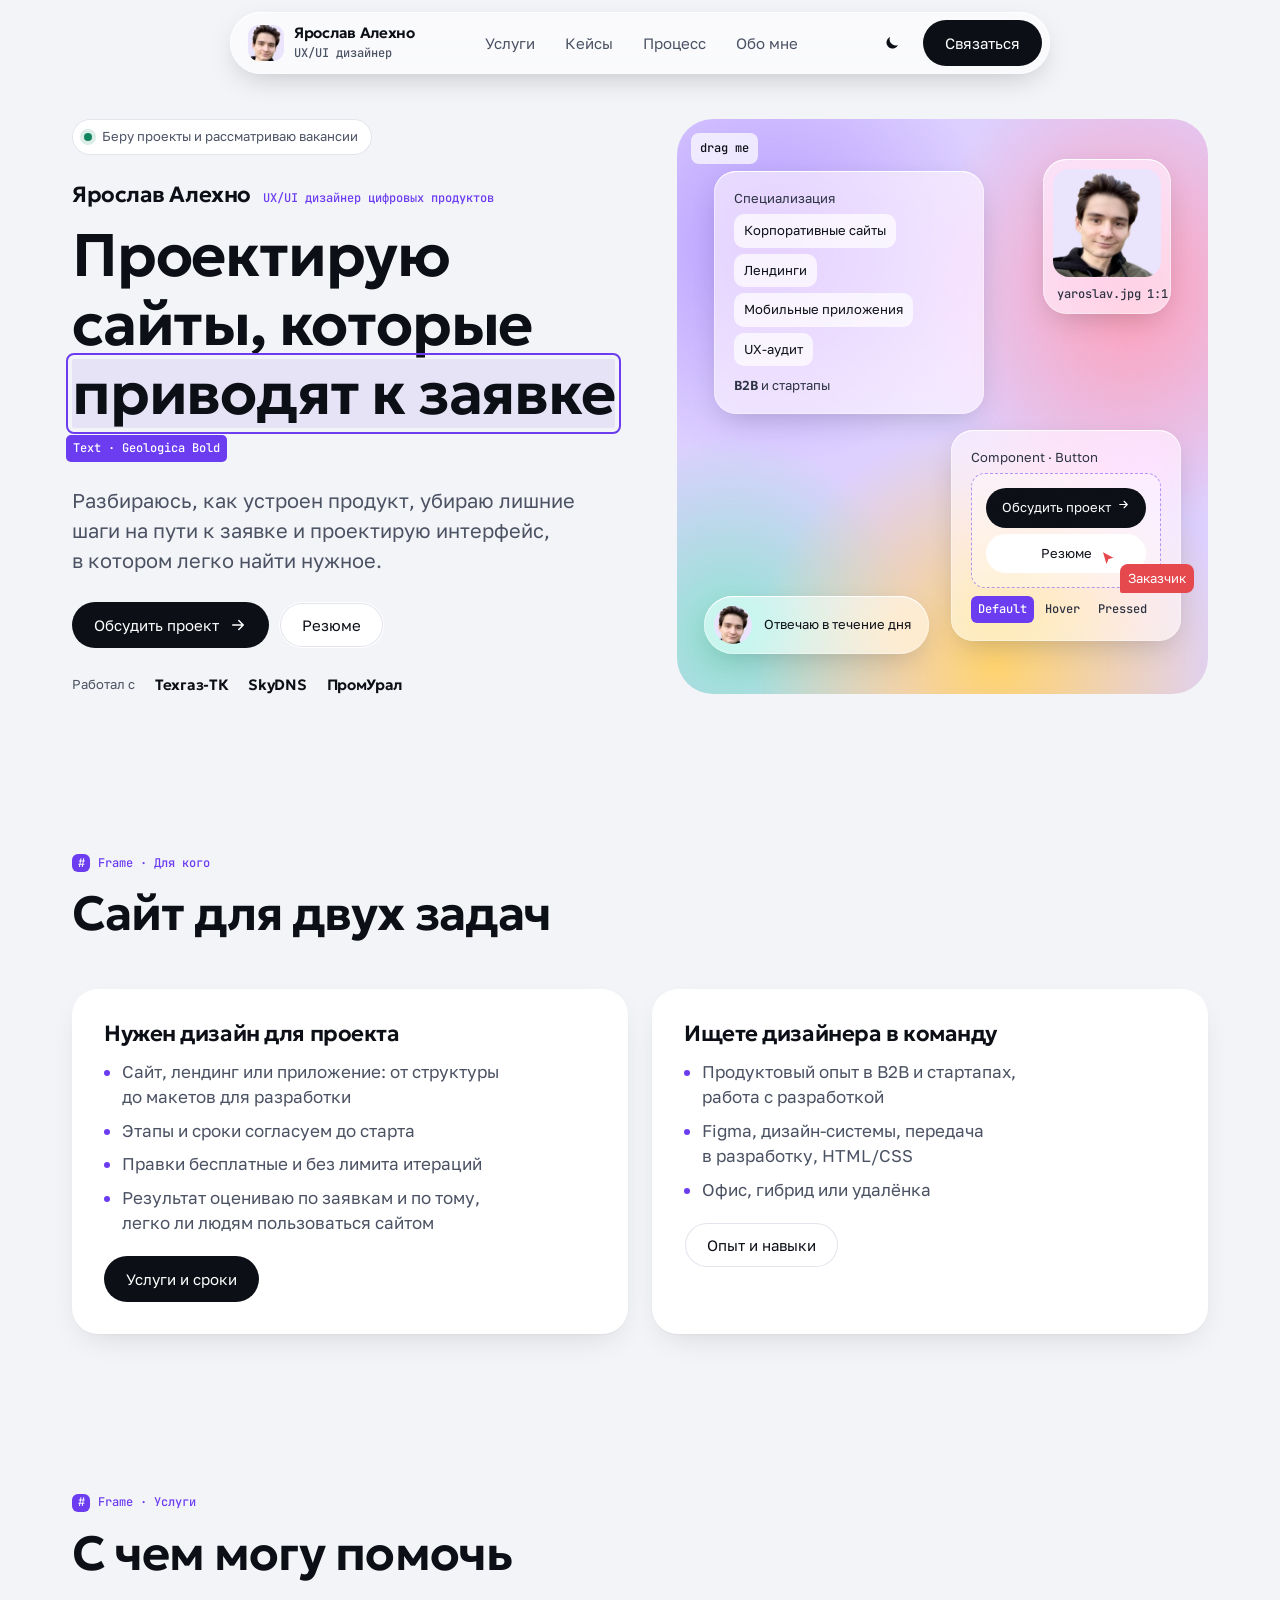
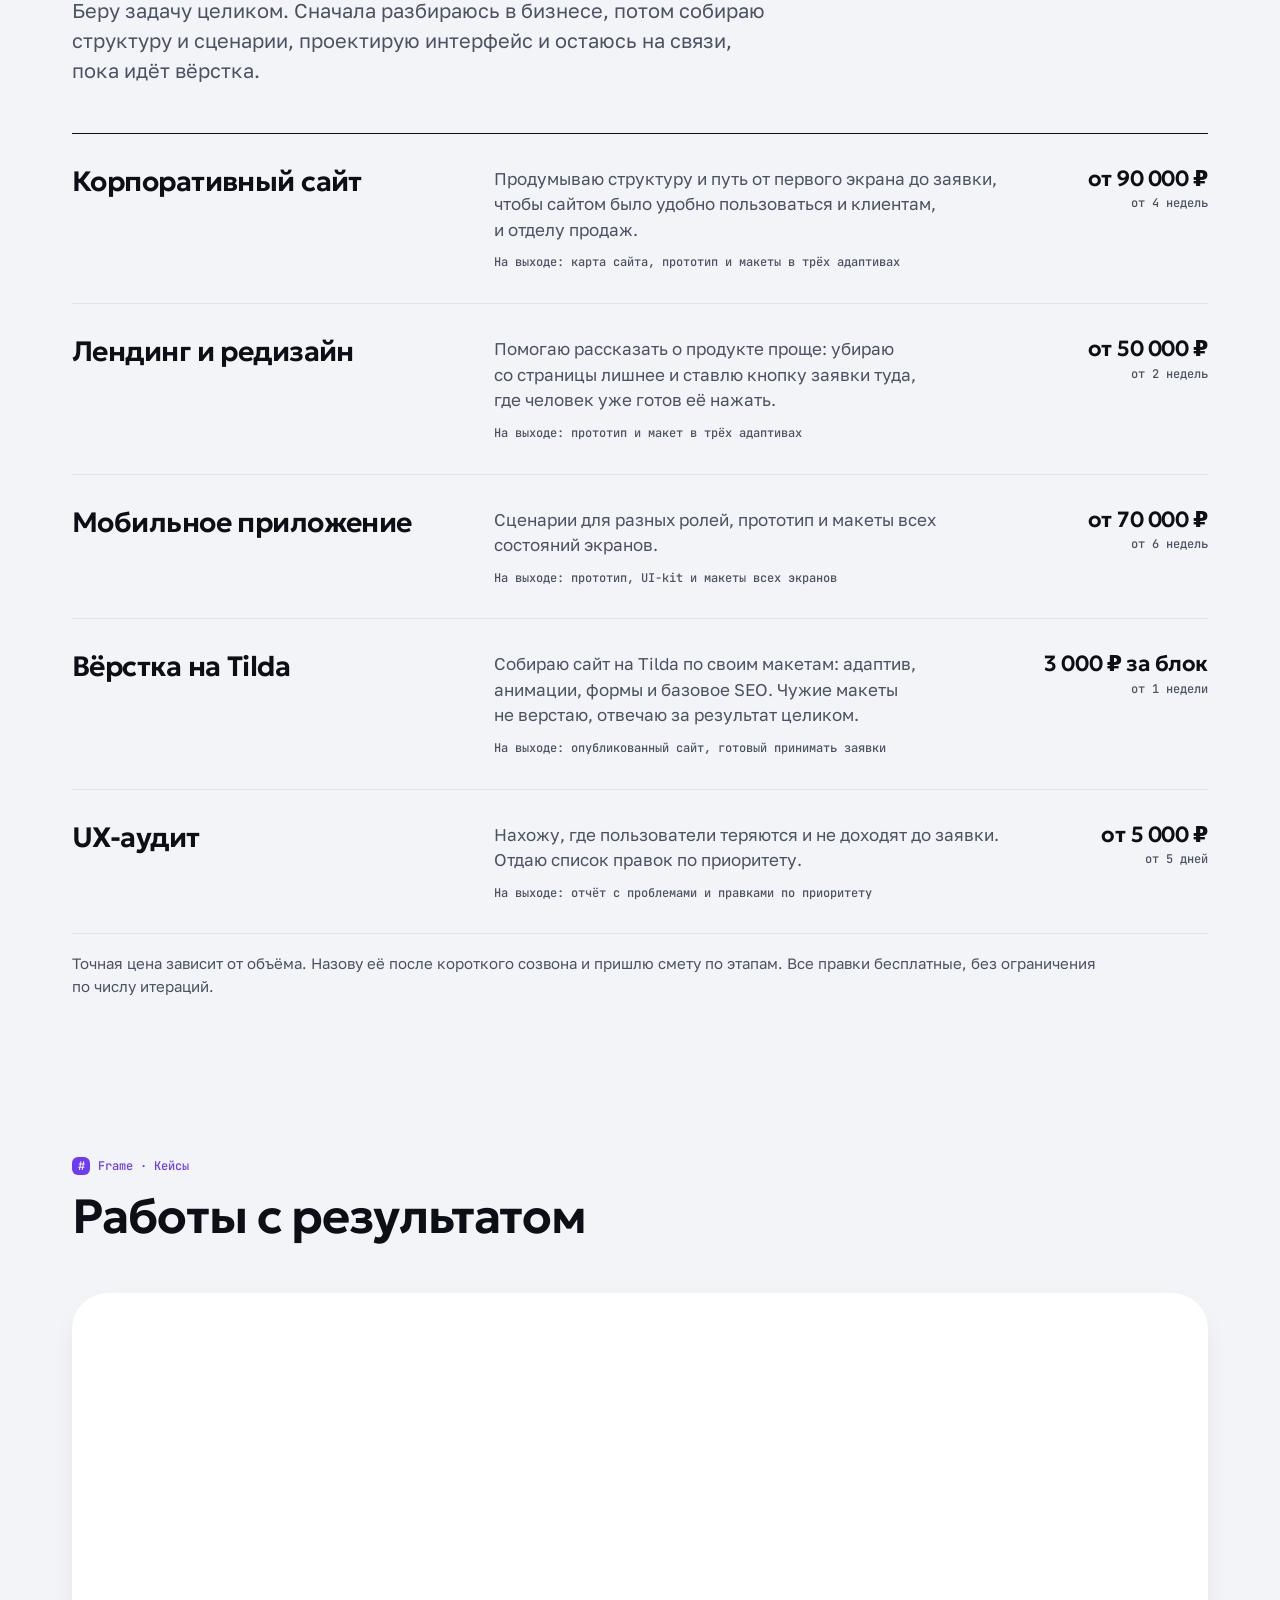
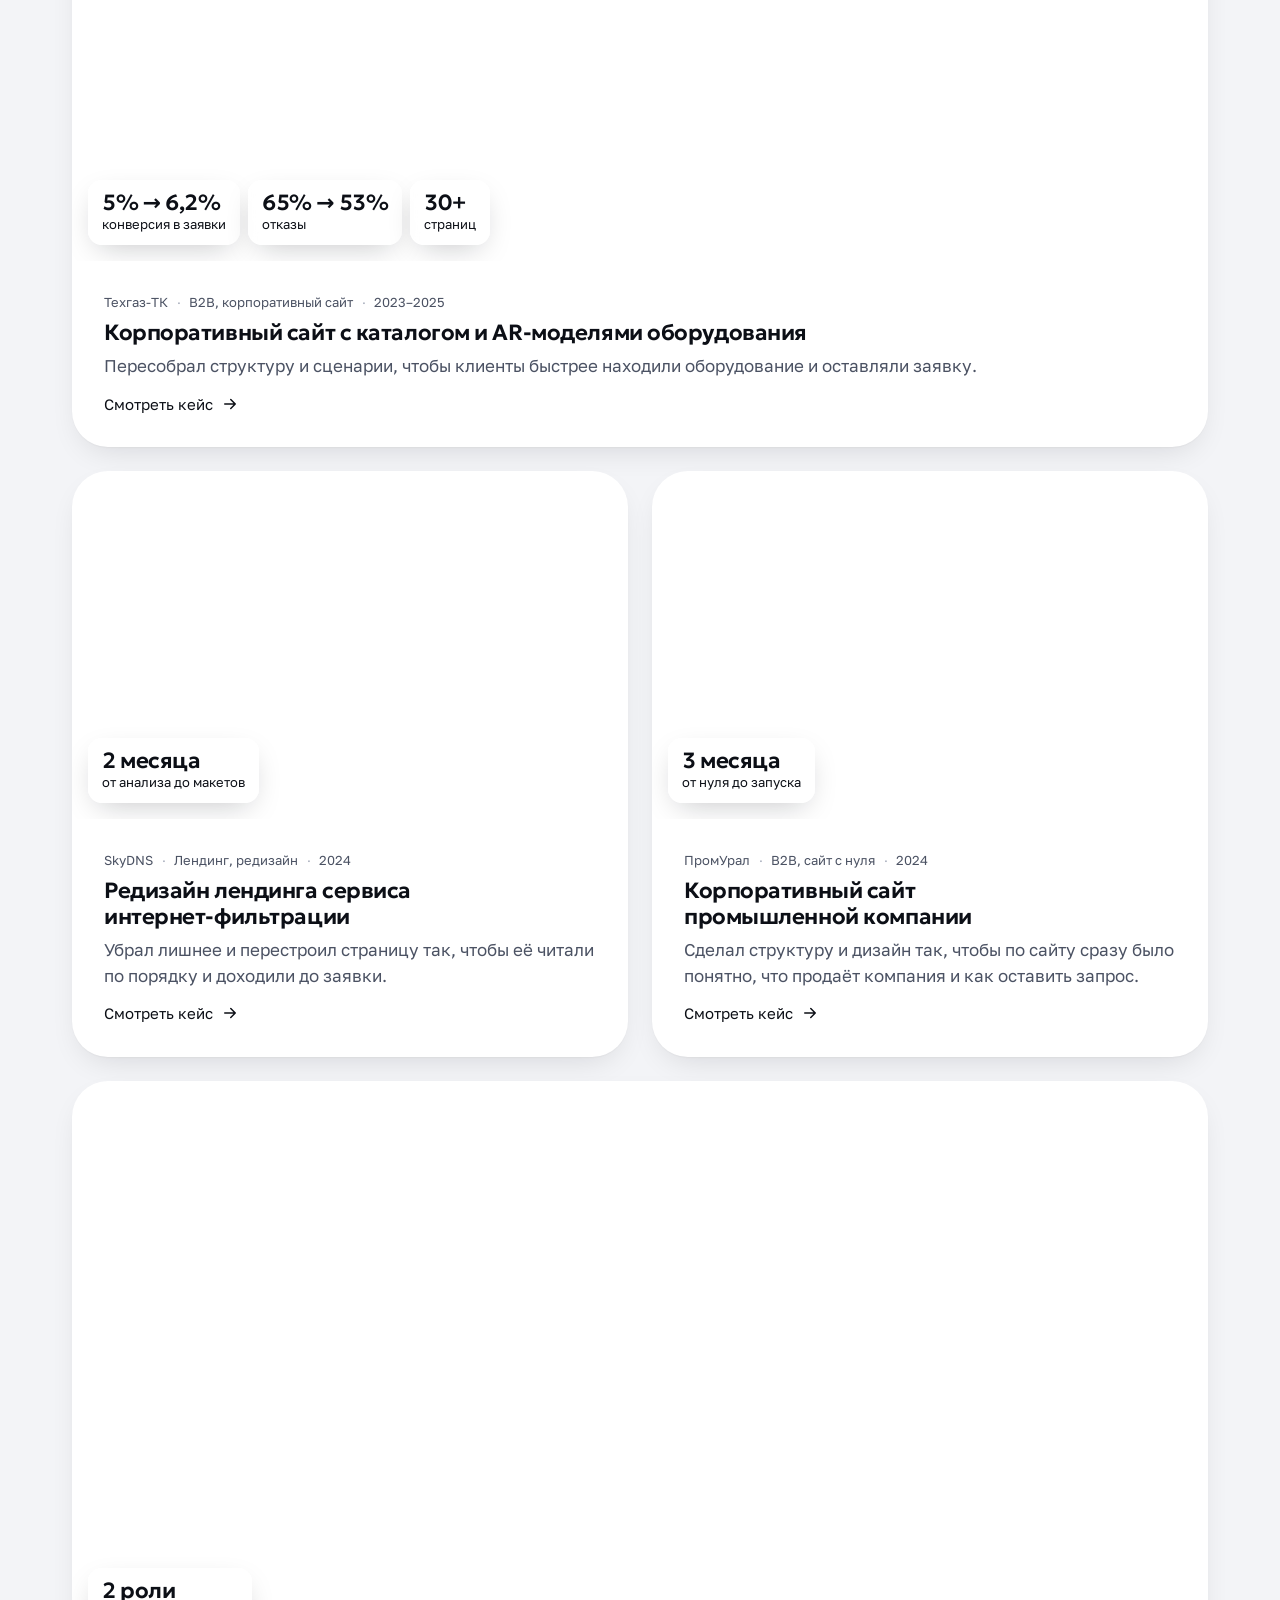
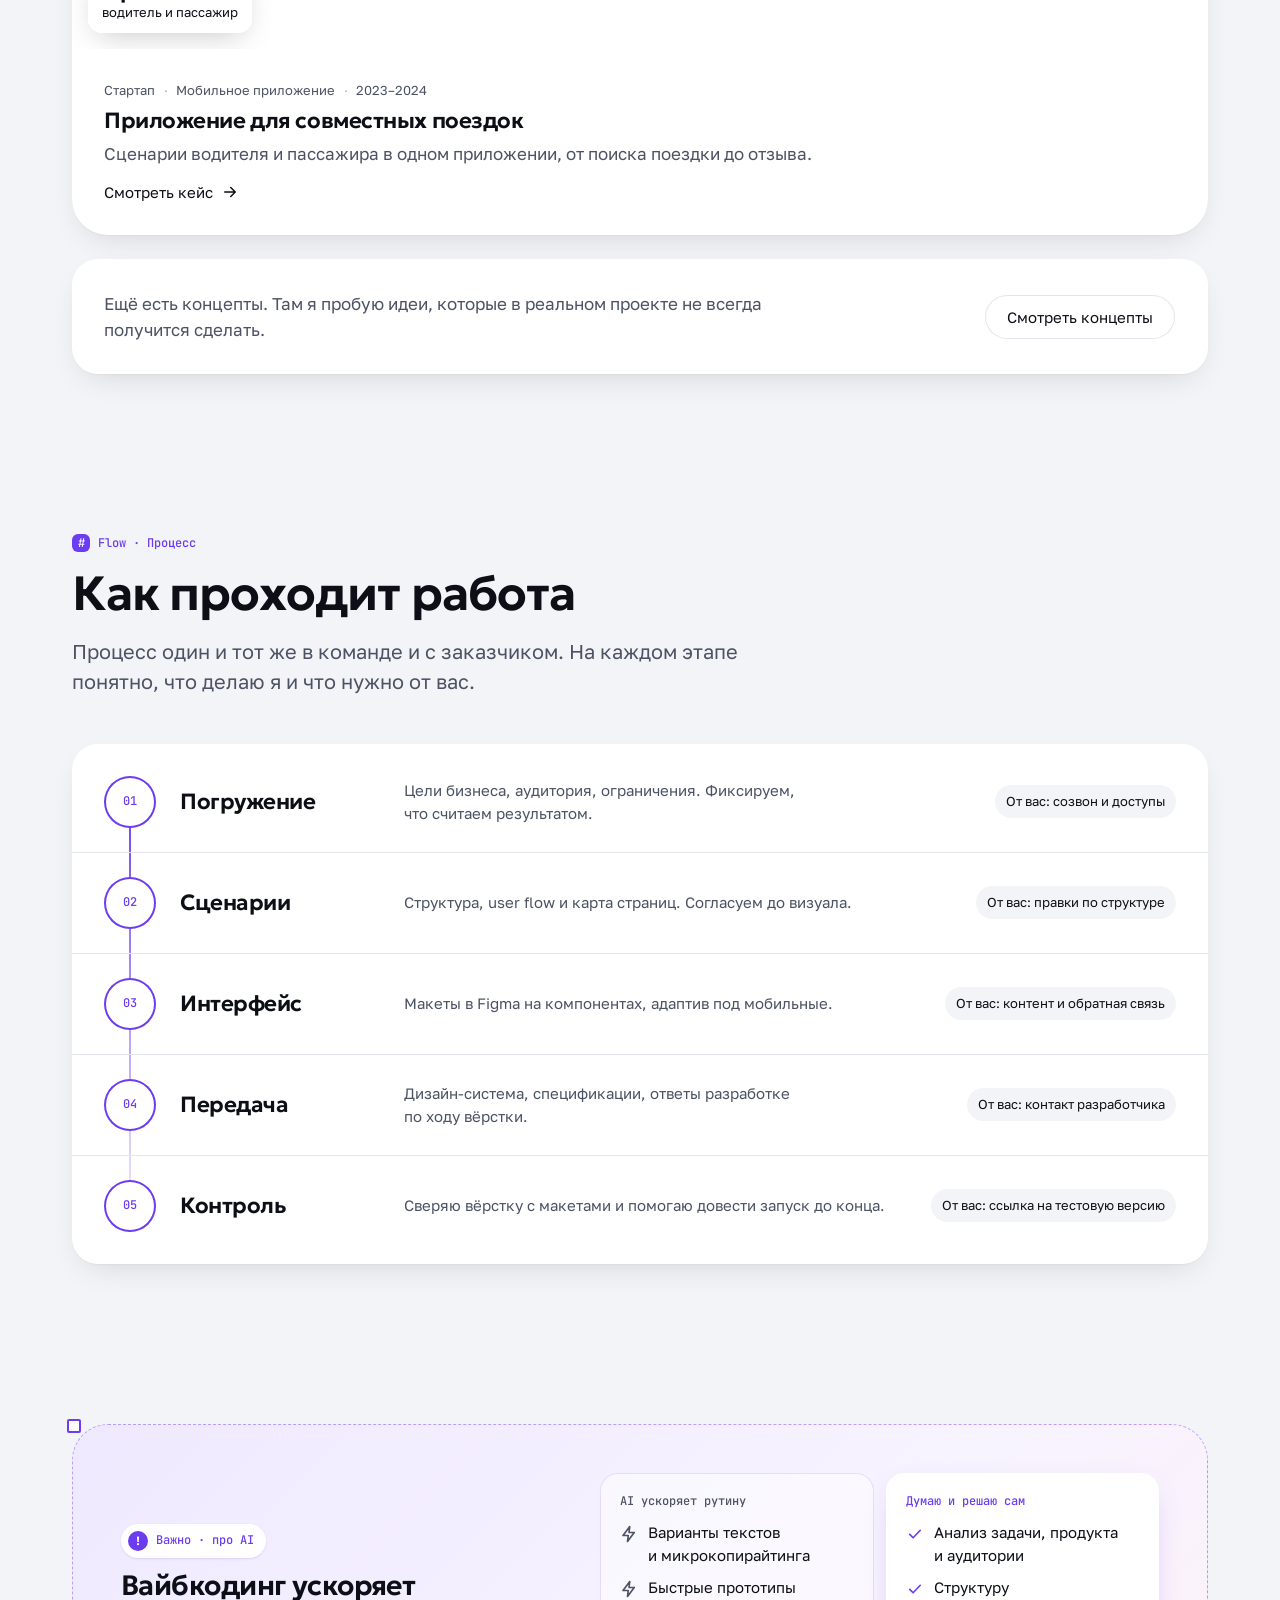
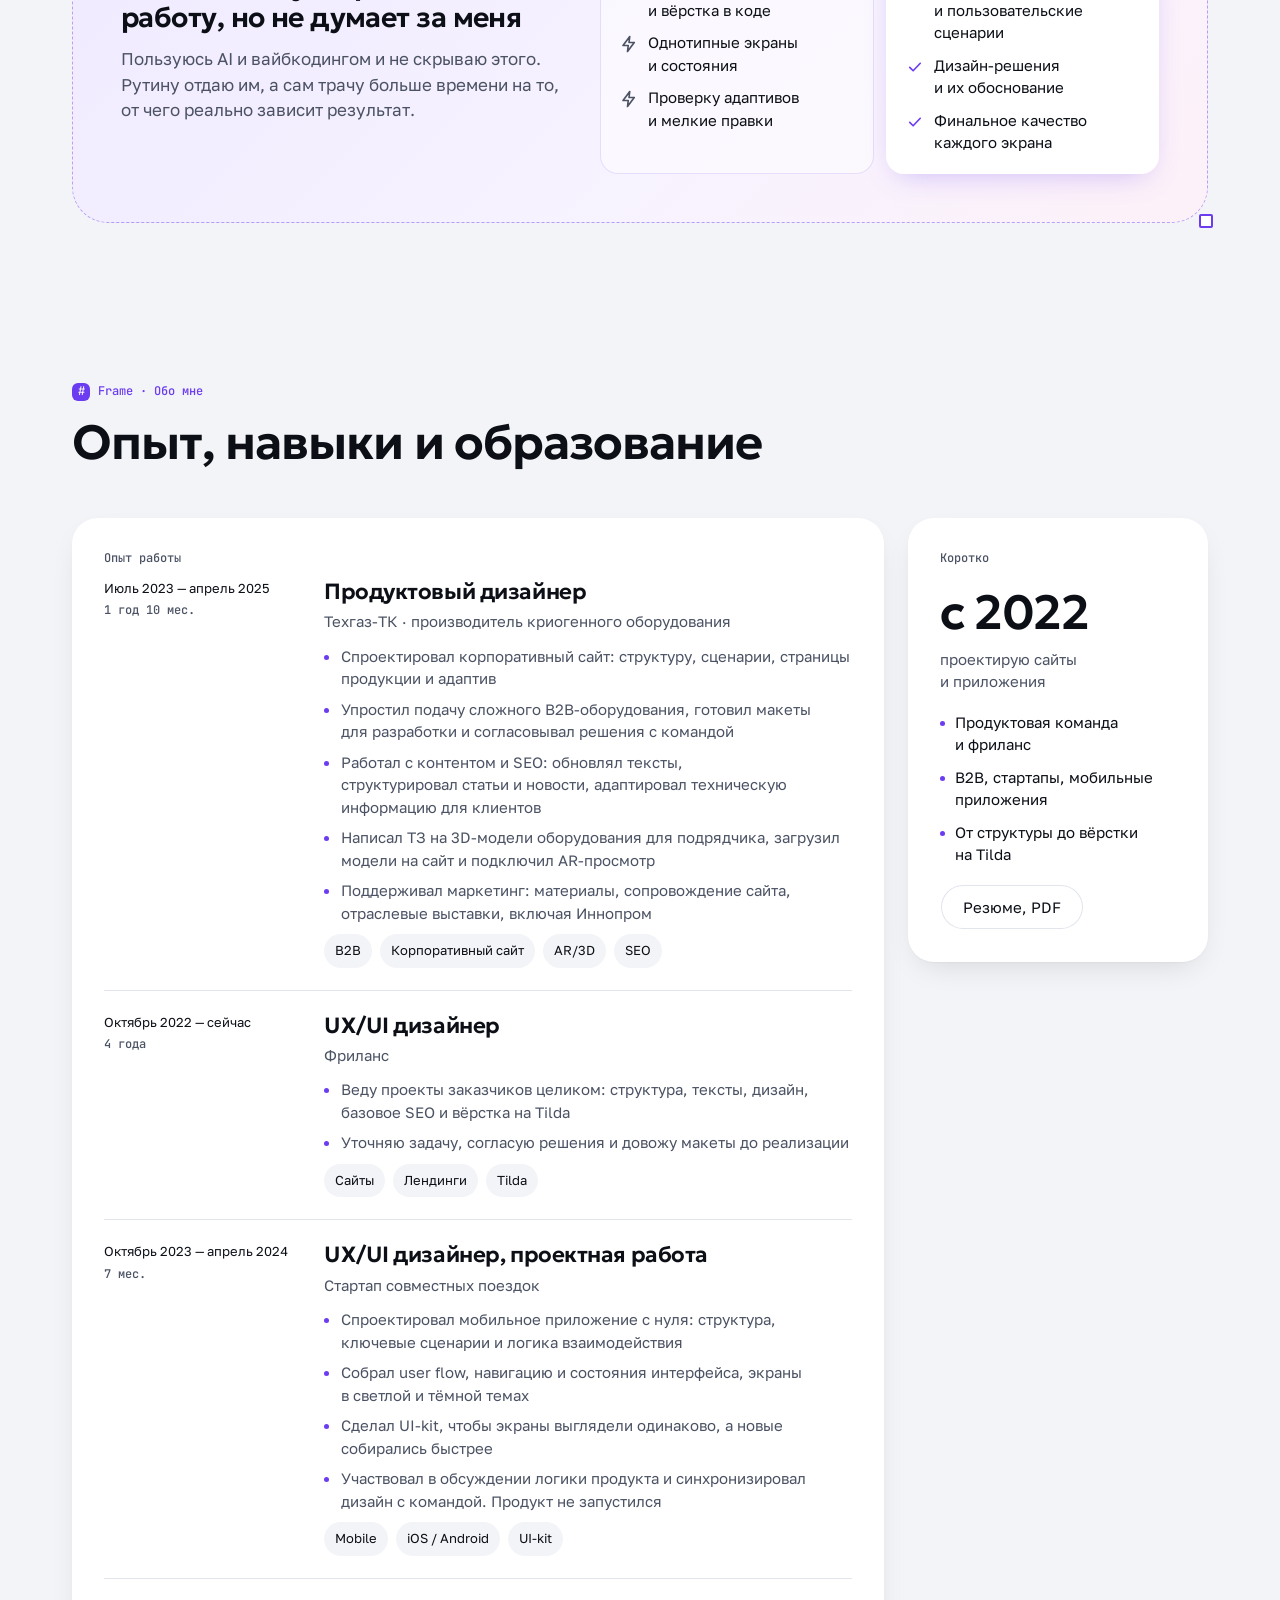
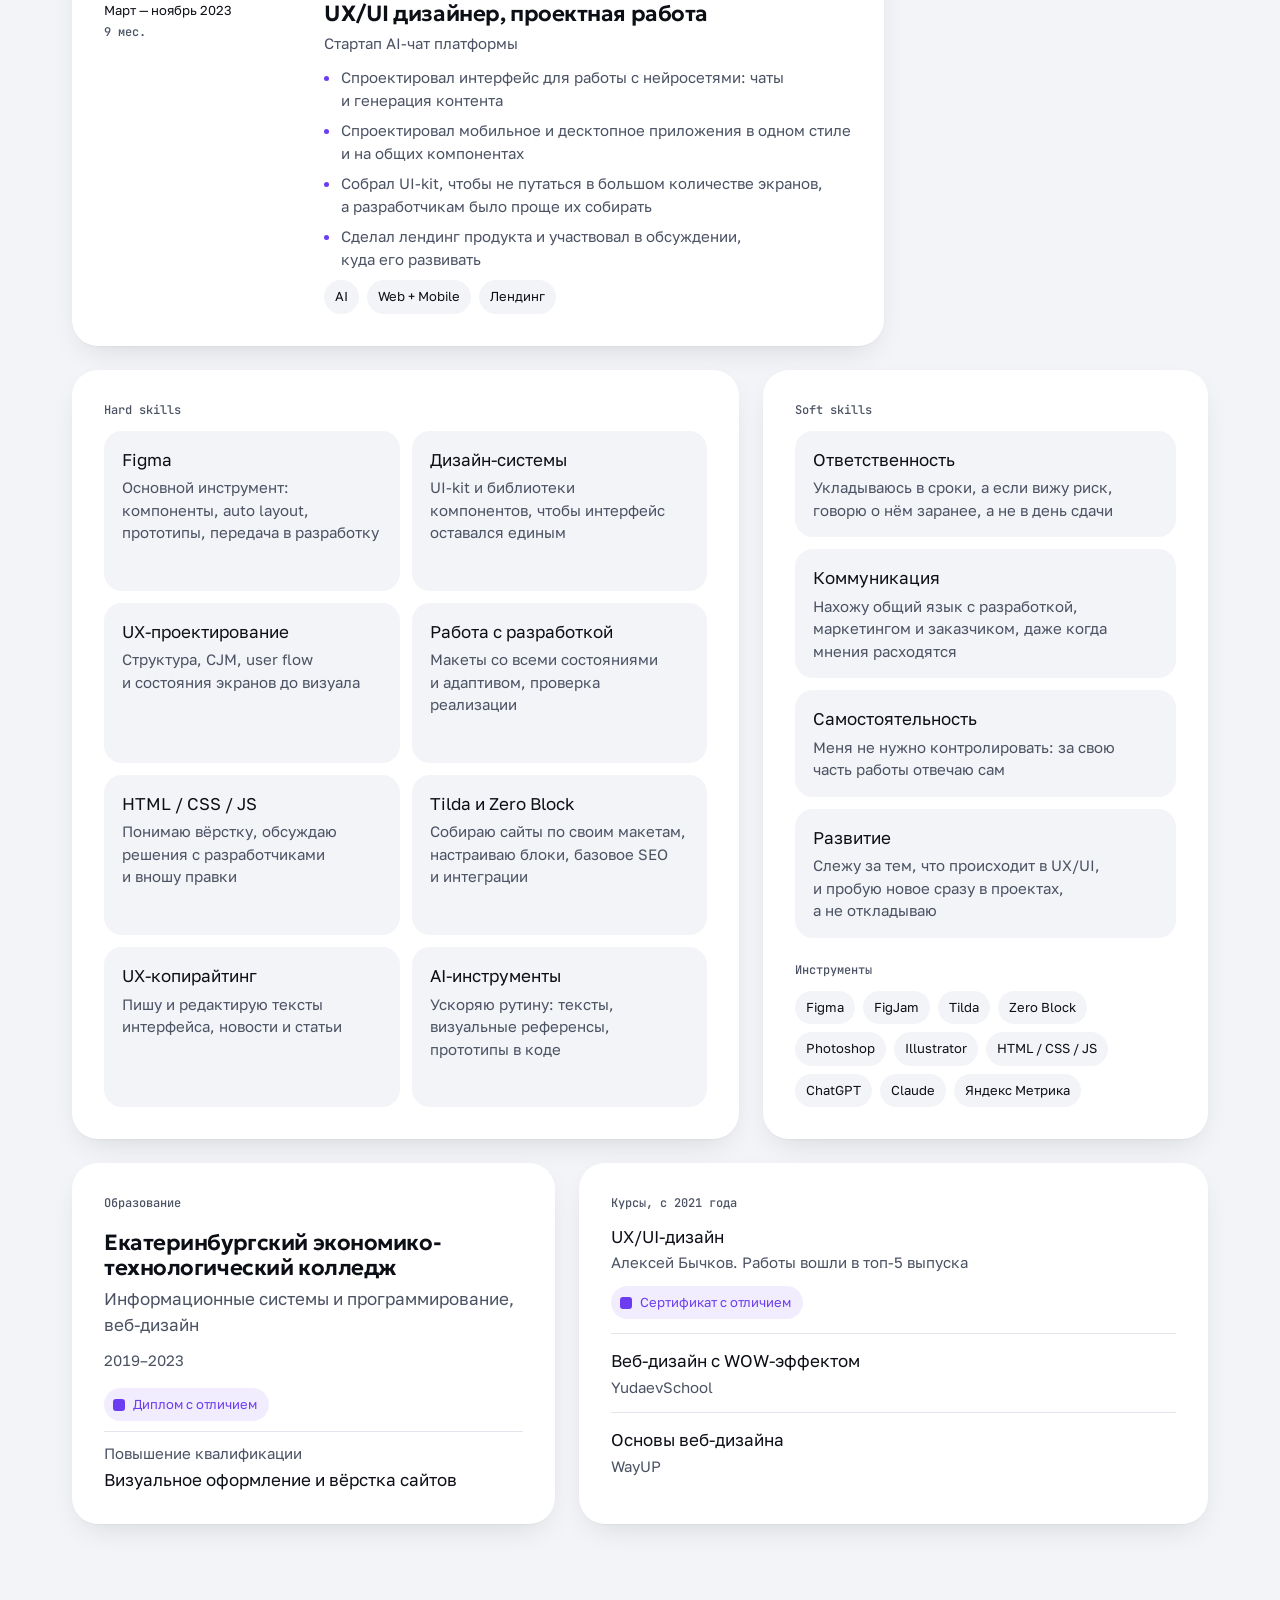
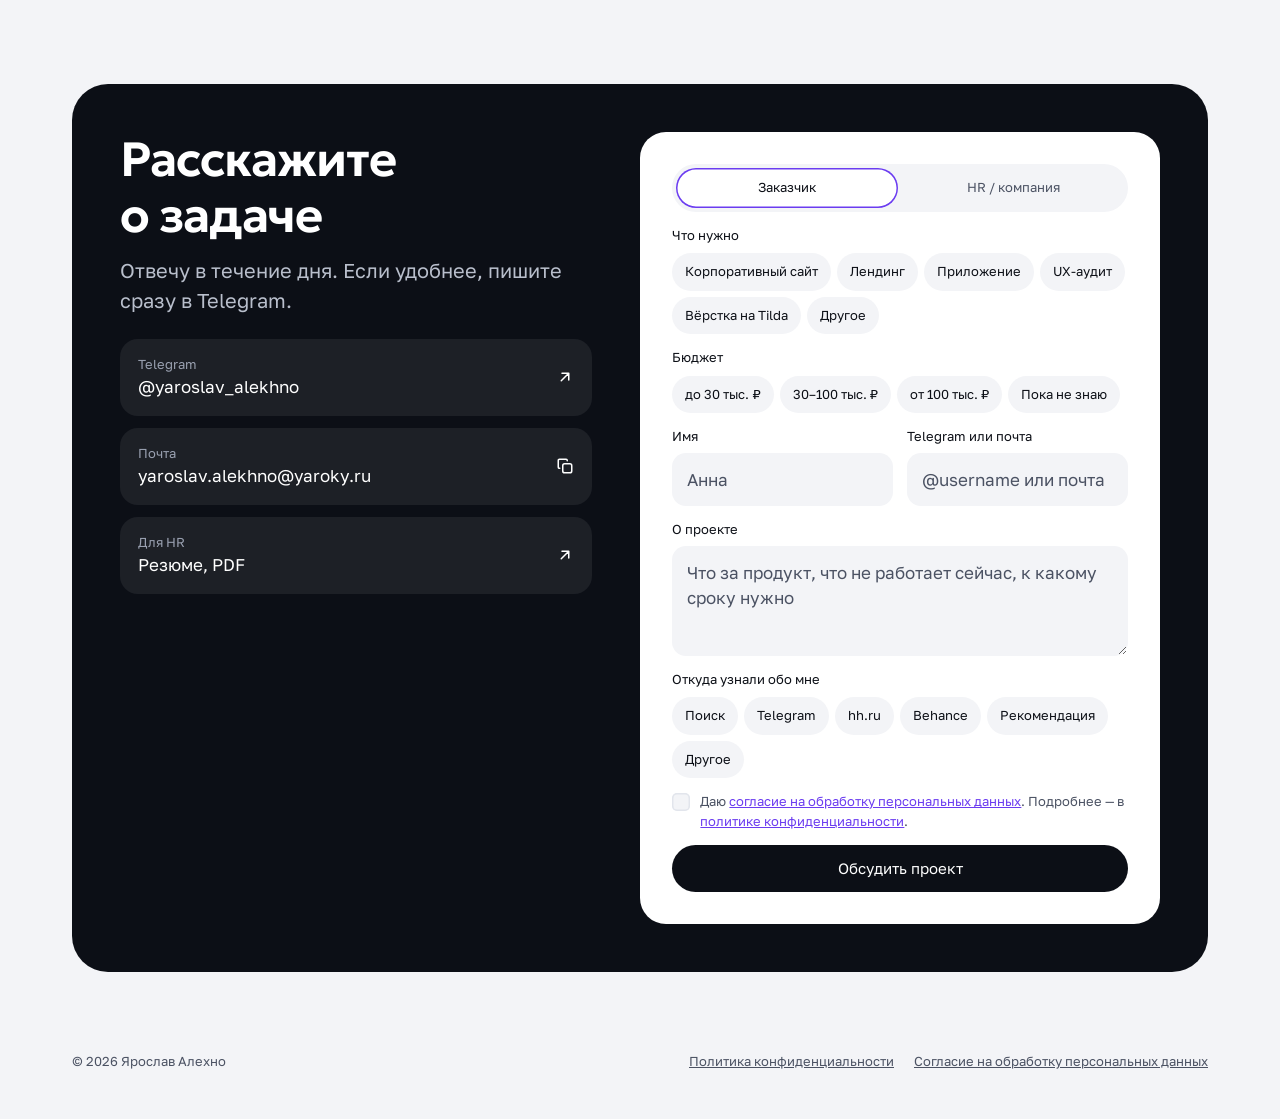
==== commit cd0aa537: "Typography: one weight per font family; one icon size Geologica 600, Golos Text 400, JetBrains Mono " ====
--- a/index.html
+++ b/index.html
@@ -88,7 +88,7 @@
 <link rel="icon" type="image/png" sizes="32x32" href="/favicon-32.png">
 <link rel="apple-touch-icon" href="/apple-touch-icon.png">
 <link rel="preload" href="/fonts/golos-text-cyrillic-400-normal.woff2" as="font" type="font/woff2" crossorigin>
-<link rel="preload" href="/fonts/geologica-cyrillic-700-normal.woff2" as="font" type="font/woff2" crossorigin>
+<link rel="preload" href="/fonts/geologica-cyrillic-600-normal.woff2" as="font" type="font/woff2" crossorigin>
 <style>
 @font-face {
   font-family: 'Golos Text';
@@ -107,54 +107,6 @@
   unicode-range: U+0000-00FF, U+0131, U+0152-0153, U+02BB-02BC, U+02C6, U+02DA, U+02DC, U+0304, U+0308, U+0329, U+2000-206F, U+20AC, U+2122, U+2191, U+2193, U+2212, U+2215, U+FEFF, U+FFFD
 }
 @font-face {
-  font-family: 'Golos Text';
-  font-style: normal;
-  font-weight: 500;
-  font-display: swap;
-  src: url(/fonts/golos-text-cyrillic-500-normal.woff2) format('woff2');
-  unicode-range: U+0301, U+0400-045F, U+0490-0491, U+04B0-04B1, U+2116
-}
-@font-face {
-  font-family: 'Golos Text';
-  font-style: normal;
-  font-weight: 500;
-  font-display: swap;
-  src: url(/fonts/golos-text-latin-500-normal.woff2) format('woff2');
-  unicode-range: U+0000-00FF, U+0131, U+0152-0153, U+02BB-02BC, U+02C6, U+02DA, U+02DC, U+0304, U+0308, U+0329, U+2000-206F, U+20AC, U+2122, U+2191, U+2193, U+2212, U+2215, U+FEFF, U+FFFD
-}
-@font-face {
-  font-family: 'Golos Text';
-  font-style: normal;
-  font-weight: 600;
-  font-display: swap;
-  src: url(/fonts/golos-text-cyrillic-600-normal.woff2) format('woff2');
-  unicode-range: U+0301, U+0400-045F, U+0490-0491, U+04B0-04B1, U+2116
-}
-@font-face {
-  font-family: 'Golos Text';
-  font-style: normal;
-  font-weight: 600;
-  font-display: swap;
-  src: url(/fonts/golos-text-latin-600-normal.woff2) format('woff2');
-  unicode-range: U+0000-00FF, U+0131, U+0152-0153, U+02BB-02BC, U+02C6, U+02DA, U+02DC, U+0304, U+0308, U+0329, U+2000-206F, U+20AC, U+2122, U+2191, U+2193, U+2212, U+2215, U+FEFF, U+FFFD
-}
-@font-face {
-  font-family: 'Geologica';
-  font-style: normal;
-  font-weight: 500;
-  font-display: swap;
-  src: url(/fonts/geologica-cyrillic-500-normal.woff2) format('woff2');
-  unicode-range: U+0301, U+0400-045F, U+0490-0491, U+04B0-04B1, U+2116
-}
-@font-face {
-  font-family: 'Geologica';
-  font-style: normal;
-  font-weight: 500;
-  font-display: swap;
-  src: url(/fonts/geologica-latin-500-normal.woff2) format('woff2');
-  unicode-range: U+0000-00FF, U+0131, U+0152-0153, U+02BB-02BC, U+02C6, U+02DA, U+02DC, U+0304, U+0308, U+0329, U+2000-206F, U+20AC, U+2122, U+2191, U+2193, U+2212, U+2215, U+FEFF, U+FFFD
-}
-@font-face {
   font-family: 'Geologica';
   font-style: normal;
   font-weight: 600;
@@ -168,22 +120,6 @@
   font-weight: 600;
   font-display: swap;
   src: url(/fonts/geologica-latin-600-normal.woff2) format('woff2');
-  unicode-range: U+0000-00FF, U+0131, U+0152-0153, U+02BB-02BC, U+02C6, U+02DA, U+02DC, U+0304, U+0308, U+0329, U+2000-206F, U+20AC, U+2122, U+2191, U+2193, U+2212, U+2215, U+FEFF, U+FFFD
-}
-@font-face {
-  font-family: 'Geologica';
-  font-style: normal;
-  font-weight: 700;
-  font-display: swap;
-  src: url(/fonts/geologica-cyrillic-700-normal.woff2) format('woff2');
-  unicode-range: U+0301, U+0400-045F, U+0490-0491, U+04B0-04B1, U+2116
-}
-@font-face {
-  font-family: 'Geologica';
-  font-style: normal;
-  font-weight: 700;
-  font-display: swap;
-  src: url(/fonts/geologica-latin-700-normal.woff2) format('woff2');
   unicode-range: U+0000-00FF, U+0131, U+0152-0153, U+02BB-02BC, U+02C6, U+02DA, U+02DC, U+0304, U+0308, U+0329, U+2000-206F, U+20AC, U+2122, U+2191, U+2193, U+2212, U+2215, U+FEFF, U+FFFD
 }
 @font-face {
@@ -235,6 +171,9 @@
   --ls-display: -.02em;
   --lh-body: 1.5;
   --lh-mono: 1.4;
+  --fw-display: 600;
+  --fw-body: 400;
+  --ic: 16px;
   --r-xl: 36px;
   --r-l: 26px;
   --r-m: 18px;
@@ -273,6 +212,7 @@
     --t-h3: 28px;
     --t-h4: 22px;
     --t-lead: 20px;
+    --ic: 18px;
     --sec: 160px;
     --head: 48px;
     --grid: 24px;
@@ -295,7 +235,7 @@
   margin: 0;
   background: var(--paper);
   color: var(--ink);
-  font: 400 var(--t-p)/var(--lh-body) var(--body);
+  font: var(--fw-body) var(--t-p)/var(--lh-body) var(--body);
   -webkit-font-smoothing: antialiased;
   overflow-x: hidden
 }
@@ -324,6 +264,10 @@
 p {
   margin: 0
 }
+b,
+strong {
+  font-weight: inherit
+}
 p,
 li,
 dd {
@@ -410,7 +354,7 @@
   min-height: 46px;
   padding: 0 22px;
   border-radius: 999px;
-  font: 600 var(--t-s)/var(--lh-body) var(--body);
+  font: var(--fw-body) var(--t-s)/var(--lh-body) var(--body);
   text-decoration: none;
   border: 0;
   cursor: pointer;
@@ -444,7 +388,6 @@
   }
 }
 .arrow {
-  font-size: 18px;
   line-height: 1
 }
 
@@ -472,7 +415,7 @@
   align-items: center;
   gap: 10px;
   font-size: var(--t-xs);
-  font-weight: 500;
+  font-weight: var(--fw-body);
   color: var(--ink-2);
   background: var(--surface);
   padding: 8px 14px 8px 12px;
@@ -504,7 +447,7 @@
   gap: 4px 12px
 }
 .hero-name b {
-  font: 600 var(--t-h4)/var(--lh-display) var(--display);
+  font: var(--fw-display) var(--t-h4)/var(--lh-display) var(--display);
   letter-spacing: var(--ls-display);
   color: var(--ink)
 }
@@ -516,7 +459,7 @@
   margin-bottom: 14px;
   font-size: var(--t-h1);
   
-  font-weight: 700
+  font-weight: var(--fw-display)
 }
 h1 em {
   font-style: normal;
@@ -572,7 +515,7 @@
   padding-top: 8px
 }
 .clients b {
-  font: 600 var(--t-s)/var(--lh-display) var(--display);
+  font: var(--fw-display) var(--t-s)/var(--lh-display) var(--display);
   color: var(--ink);
   letter-spacing: var(--ls-display)
 }
@@ -647,7 +590,7 @@
   height: 18px
 }
 .cursor span {
-  font: 600 var(--t-xs)/var(--lh-body) var(--body);
+  font: var(--fw-body) var(--t-xs)/var(--lh-body) var(--body);
   color: #fff;
   background: #e5484d;
   padding: 5px 8px;
@@ -670,7 +613,7 @@
 .w small {
   display: block;
   font-size: var(--t-xs);
-  font-weight: 500;
+  font-weight: var(--fw-body);
   color: #2c3242;
   margin-bottom: 6px
 }
@@ -680,13 +623,13 @@
   width: min(58%, 270px)
 }
 .w-metric .big {
-  font: 700 var(--t-h3)/var(--lh-display) var(--display);
+  font: var(--fw-display) var(--t-h3)/var(--lh-display) var(--display);
   letter-spacing: var(--ls-display);
   font-variant-numeric: tabular-nums
 }
 .w-metric .big span {
   display: block;
-  font: 500 var(--t-s)/var(--lh-body) var(--body);
+  font: var(--fw-body) var(--t-s)/var(--lh-body) var(--body);
   letter-spacing: 0;
   color: #2c3242;
   margin-top: 4px
@@ -720,7 +663,7 @@
   align-items: center;
   gap: 10px;
   font-size: var(--t-xs);
-  font-weight: 500;
+  font-weight: var(--fw-body);
   background: rgba(255, 255, 255, .6);
   border-radius: 12px;
   padding: 8px 10px
@@ -747,7 +690,7 @@
   border-radius: 999px;
   padding: 10px 18px 10px 10px;
   font-size: var(--t-xs);
-  font-weight: 600
+  font-weight: var(--fw-body)
 }
 .w-avail .av {
   width: 38px;
@@ -758,7 +701,7 @@
   display: grid;
   place-items: center;
   color: #fff;
-  font: 600 var(--t-xs)/var(--lh-display) var(--display);
+  font: var(--fw-display) var(--t-xs)/var(--lh-display) var(--display);
   letter-spacing: var(--ls-display)
 }
 
@@ -795,7 +738,7 @@
   object-fit: cover;
   background: linear-gradient(140deg, #6b3cf0, #c9a8ff 70%, #ffd1e8);
   color: #fff;
-  font: 600 var(--t-h3)/var(--lh-display) var(--display);
+  font: var(--fw-display) var(--t-h3)/var(--lh-display) var(--display);
   display: grid;
   place-items: center;
   pointer-events: none;
@@ -987,7 +930,7 @@
   border-radius: 10px;
   background: rgba(255, 255, 255, .7);
   font-size: var(--t-xs);
-  font-weight: 600
+  font-weight: var(--fw-body)
 }
 .sp-foot {
   margin-top: 10px;
@@ -996,6 +939,7 @@
 }
 .sp-foot b {
   font-family: var(--display);
+  font-weight: var(--fw-display);
   line-height: var(--lh-display);
   letter-spacing: var(--ls-display)
 }
@@ -1015,7 +959,7 @@
   padding: 10px 12px;
   border-radius: 999px;
   font-size: var(--t-xs);
-  font-weight: 600
+  font-weight: var(--fw-body)
 }
 .cmp-b.ink {
   background: var(--ink);
@@ -1055,7 +999,7 @@
   border-radius: 11px;
   background: linear-gradient(135deg, var(--accent), #c9a8ff);
   color: #fff;
-  font: 700 var(--t-xs)/var(--lh-display) var(--display);
+  font: var(--fw-display) var(--t-xs)/var(--lh-display) var(--display);
   letter-spacing: var(--ls-display);
   transition: transform .35s cubic-bezier(.2, .7, .2, 1), border-radius .35s
 }
@@ -1077,7 +1021,7 @@
 .lname {
   display: grid;
   gap: 3px;
-  font: 600 var(--t-s)/var(--lh-display) var(--display);
+  font: var(--fw-display) var(--t-s)/var(--lh-display) var(--display);
   letter-spacing: var(--ls-display);
   white-space: nowrap
 }
@@ -1266,8 +1210,8 @@
   content: "#";
   display: grid;
   place-items: center;
-  width: 20px;
-  height: 20px;
+  width: var(--ic);
+  height: var(--ic);
   border-radius: 6px;
   background: var(--accent);
   color: #fff;
@@ -1276,7 +1220,7 @@
 h2 {
   font-size: var(--t-h2);
   
-  font-weight: 700
+  font-weight: var(--fw-display)
 }
 .sec-head p:not(.kicker) {
   color: var(--ink-2);
@@ -1305,7 +1249,7 @@
 }
 .aud h3 {
   font-size: var(--t-h4);
-  font-weight: 600
+  font-weight: var(--fw-display)
 }
 .aud ul {
   list-style: none;
@@ -1361,7 +1305,7 @@
 .svc h3 {
   grid-area: t;
   font-size: var(--t-h3);
-  font-weight: 600;
+  font-weight: var(--fw-display);
   
 }
 .svc p:not(.for) {
@@ -1387,7 +1331,7 @@
   white-space: nowrap
 }
 .term b {
-  font: 600 var(--t-h4)/var(--lh-display) var(--display);
+  font: var(--fw-display) var(--t-h4)/var(--lh-display) var(--display);
   letter-spacing: var(--ls-display);
   color: var(--ink);
   font-variant-numeric: tabular-nums
@@ -1568,7 +1512,7 @@
   }
 }
 .shot .ph {
-  font: 600 var(--t-xs)/var(--lh-body) var(--body);
+  font: var(--fw-body) var(--t-xs)/var(--lh-body) var(--body);
   color: rgba(255, 255, 255, .85);
   border: 1.5px dashed rgba(255, 255, 255, .6);
   border-radius: 16px;
@@ -1600,12 +1544,12 @@
   border-radius: 14px;
   padding: 10px 14px;
   font-size: var(--t-xs);
-  font-weight: 500;
+  font-weight: var(--fw-body);
   color: var(--ink)
 }
 .chip b {
   display: block;
-  font: 700 var(--t-h4)/var(--lh-display) var(--display);
+  font: var(--fw-display) var(--t-h4)/var(--lh-display) var(--display);
   letter-spacing: var(--ls-display);
   font-variant-numeric: tabular-nums
 }
@@ -1622,7 +1566,7 @@
   flex-wrap: wrap;
   gap: 6px 0;
   font-size: var(--t-xs);
-  font-weight: 500;
+  font-weight: var(--fw-body);
   color: var(--ink-2);
   margin-inline-start: -21px;
   clip-path: inset(0 0 0 21px)
@@ -1636,7 +1580,7 @@
 }
 .case h3 {
   font-size: var(--t-h4);
-  font-weight: 600;
+  font-weight: var(--fw-display);
   
 }
 .case p {
@@ -1646,7 +1590,7 @@
   display: inline-flex;
   align-items: center;
   gap: 8px;
-  font-weight: 600;
+  font-weight: var(--fw-body);
   font-size: var(--t-s);
   margin-top: 4px
 }
@@ -1732,7 +1676,7 @@
 .step h3 {
   grid-area: t;
   font-size: var(--t-h4);
-  font-weight: 600;
+  font-weight: var(--fw-display);
   align-self: end
 }
 .step p {
@@ -1743,7 +1687,7 @@
 .step .you {
   grid-area: y;
   font-size: var(--t-xs);
-  font-weight: 500;
+  font-weight: var(--fw-body);
   color: var(--ink);
   background: var(--paper);
   padding: 7px 11px;
@@ -1825,12 +1769,12 @@
   border-radius: 50%;
   background: var(--accent);
   color: #fff;
-  font: 700 var(--t-mono)/var(--lh-display) var(--display);
+  font: var(--fw-display) var(--t-mono)/var(--lh-display) var(--display);
   letter-spacing: var(--ls-display)
 }
 .ai-head h3 {
   font-size: var(--t-h3);
-  font-weight: 700;
+  font-weight: var(--fw-display);
   
 }
 .ai-head p:not(.ai-pin) {
@@ -1889,7 +1833,7 @@
   content: "✓";
   flex: none;
   color: var(--accent);
-  font-weight: 600;
+  font-weight: var(--fw-body);
   font-size: 14px;
   margin-top: 1px
 }
@@ -1940,7 +1884,7 @@
 .job-when time {
   font-size: var(--t-xs);
   color: var(--ink);
-  font-weight: 500;
+  font-weight: var(--fw-body);
   font-variant-numeric: tabular-nums
 }
 .job-when span {
@@ -1953,7 +1897,7 @@
   min-width: 0
 }
 .job-body>b {
-  font: 600 var(--t-h4)/var(--lh-display) var(--display);
+  font: var(--fw-display) var(--t-h4)/var(--lh-display) var(--display);
   letter-spacing: var(--ls-display)
 }
 .job-co {
@@ -1990,7 +1934,7 @@
 }
 .tags span {
   font-size: var(--t-xs);
-  font-weight: 500;
+  font-weight: var(--fw-body);
   padding: 7px 11px;
   border-radius: 999px;
   background: var(--paper);
@@ -2026,7 +1970,7 @@
   align-content: start
 }
 .sk b {
-  font-weight: 600
+  font-weight: var(--fw-body)
 }
 .sk p {
   font-size: var(--t-s);
@@ -2049,7 +1993,7 @@
   align-content: start
 }
 .college>b {
-  font: 600 var(--t-h4)/var(--lh-display) var(--display);
+  font: var(--fw-display) var(--t-h4)/var(--lh-display) var(--display);
   letter-spacing: var(--ls-display);
   max-width: 24ch
 }
@@ -2074,7 +2018,7 @@
   color: var(--ink-2)
 }
 .edu-add b {
-  font-weight: 600
+  font-weight: var(--fw-body)
 }
 .honor {
   justify-self: start;
@@ -2084,7 +2028,7 @@
   gap: 8px;
   margin-bottom: 6px;
   font-size: var(--t-xs);
-  font-weight: 600;
+  font-weight: var(--fw-body);
   color: #a1121c;
   background: #ffe9ea;
   padding: 7px 12px 7px 9px;
@@ -2117,7 +2061,7 @@
   padding-bottom: 0
 }
 .courses b {
-  font-weight: 600
+  font-weight: var(--fw-body)
 }
 .courses span {
   font-size: var(--t-s);
@@ -2216,7 +2160,6 @@
   border-radius: 999px;
   background: none;
   color: #fff;
-  font-size: 18px;
   cursor: pointer
 }
 @media (hover:hover) {
@@ -2265,7 +2208,7 @@
   text-align: center;
   padding: 10px;
   border-radius: 999px;
-  font-weight: 600;
+  font-weight: var(--fw-body);
   font-size: var(--t-xs);
   cursor: pointer;
   color: var(--ink-2)
@@ -2283,10 +2226,10 @@
   display: grid;
   gap: 6px;
   font-size: var(--t-xs);
-  font-weight: 500
+  font-weight: var(--fw-body)
 }
 .field small {
-  font-weight: 400;
+  font-weight: var(--fw-body);
   color: var(--ink-2)
 }
 .field input::placeholder,
@@ -2351,11 +2294,11 @@
 }
 .form-note.ok {
   color: var(--ok);
-  font-weight: 600
+  font-weight: var(--fw-body)
 }
 .form-note.err {
   color: #c0362c;
-  font-weight: 600
+  font-weight: var(--fw-body)
 }
 /* согласие на обработку ПДн: отдельная галочка, по умолчанию не отмечена */
 .agree {
@@ -2405,7 +2348,7 @@
 }
 .opts legend {
   font-size: var(--t-xs);
-  font-weight: 500;
+  font-weight: var(--fw-body);
   padding: 0;
   margin-bottom: 8px
 }
@@ -2425,7 +2368,7 @@
   border-radius: 999px;
   background: var(--paper);
   font-size: var(--t-xs);
-  font-weight: 500;
+  font-weight: var(--fw-body);
   cursor: pointer;
   transition: background .2s, color .2s
 }
@@ -2491,8 +2434,8 @@
   }
 }
 .theme svg {
-  width: 20px;
-  height: 20px;
+  width: var(--ic);
+  height: var(--ic);
   fill: none;
   stroke: currentColor;
   stroke-width: 1.8;
@@ -2544,8 +2487,8 @@
   display: none
 }
 .menu summary svg {
-  width: 20px;
-  height: 20px;
+  width: var(--ic);
+  height: var(--ic);
   fill: none;
   stroke: currentColor;
   stroke-width: 1.8;
@@ -2810,7 +2753,7 @@
   color: var(--paper);
   padding: 15px 20px;
   border-radius: 999px;
-  font: 600 var(--t-s)/var(--lh-body) var(--body);
+  font: var(--fw-body) var(--t-s)/var(--lh-body) var(--body);
   text-decoration: none;
   transition: top .2s
 }
@@ -2823,8 +2766,8 @@
 
 /* иконки SVG вместо символов */
 .ic {
-  width: 1em;
-  height: 1em;
+  width: var(--ic);
+  height: var(--ic);
   flex: none;
   fill: none;
   stroke: currentColor;
@@ -2837,12 +2780,14 @@
   display: inline-flex
 }
 .cmp-b .ic {
-  margin-left: 6px
+  margin-left: 6px;
+  width: 1em;
+  height: 1em
 }
 .svc::after {
   content: "";
-  width: 20px;
-  height: 20px;
+  width: var(--ic);
+  height: var(--ic);
   background: var(--accent);
   -webkit-mask: url("data:image/svg+xml,%3Csvg xmlns='http://www.w3.org/2000/svg' viewBox='0 0 24 24' fill='none' stroke='black' stroke-width='2.2' stroke-linecap='round' stroke-linejoin='round'%3E%3Cpath d='M5 12h14M13 6l6 6-6 6'/%3E%3C/svg%3E") center/contain no-repeat;
   mask: url("data:image/svg+xml,%3Csvg xmlns='http://www.w3.org/2000/svg' viewBox='0 0 24 24' fill='none' stroke='black' stroke-width='2.2' stroke-linecap='round' stroke-linejoin='round'%3E%3Cpath d='M5 12h14M13 6l6 6-6 6'/%3E%3C/svg%3E") center/contain no-repeat
@@ -2850,8 +2795,8 @@
 .ai-fast li::before,
 .ai-me li::before {
   content: "";
-  width: 16px;
-  height: 16px;
+  width: var(--ic);
+  height: var(--ic);
   margin-top: 4px;
   background: currentColor
 }
@@ -2918,7 +2863,7 @@
     margin-top: -6px;
     background: none;
     border: 0;
-    font: 600 var(--t-s)/var(--lh-body) var(--body);
+    font: var(--fw-body) var(--t-s)/var(--lh-body) var(--body);
     color: var(--accent);
     cursor: pointer;
     width: fit-content
@@ -3025,13 +2970,13 @@
   margin: 0
 }
 .exp-sum .big {
-  font: 700 var(--t-h2)/var(--lh-display) var(--display);
+  font: var(--fw-display) var(--t-h2)/var(--lh-display) var(--display);
   letter-spacing: var(--ls-display);
   color: var(--ink)
 }
 .exp-sum .big small {
   display: block;
-  font: 500 var(--t-s)/var(--lh-body) var(--body);
+  font: var(--fw-body) var(--t-s)/var(--lh-body) var(--body);
   color: var(--ink-2);
   letter-spacing: 0;
   margin-top: 8px
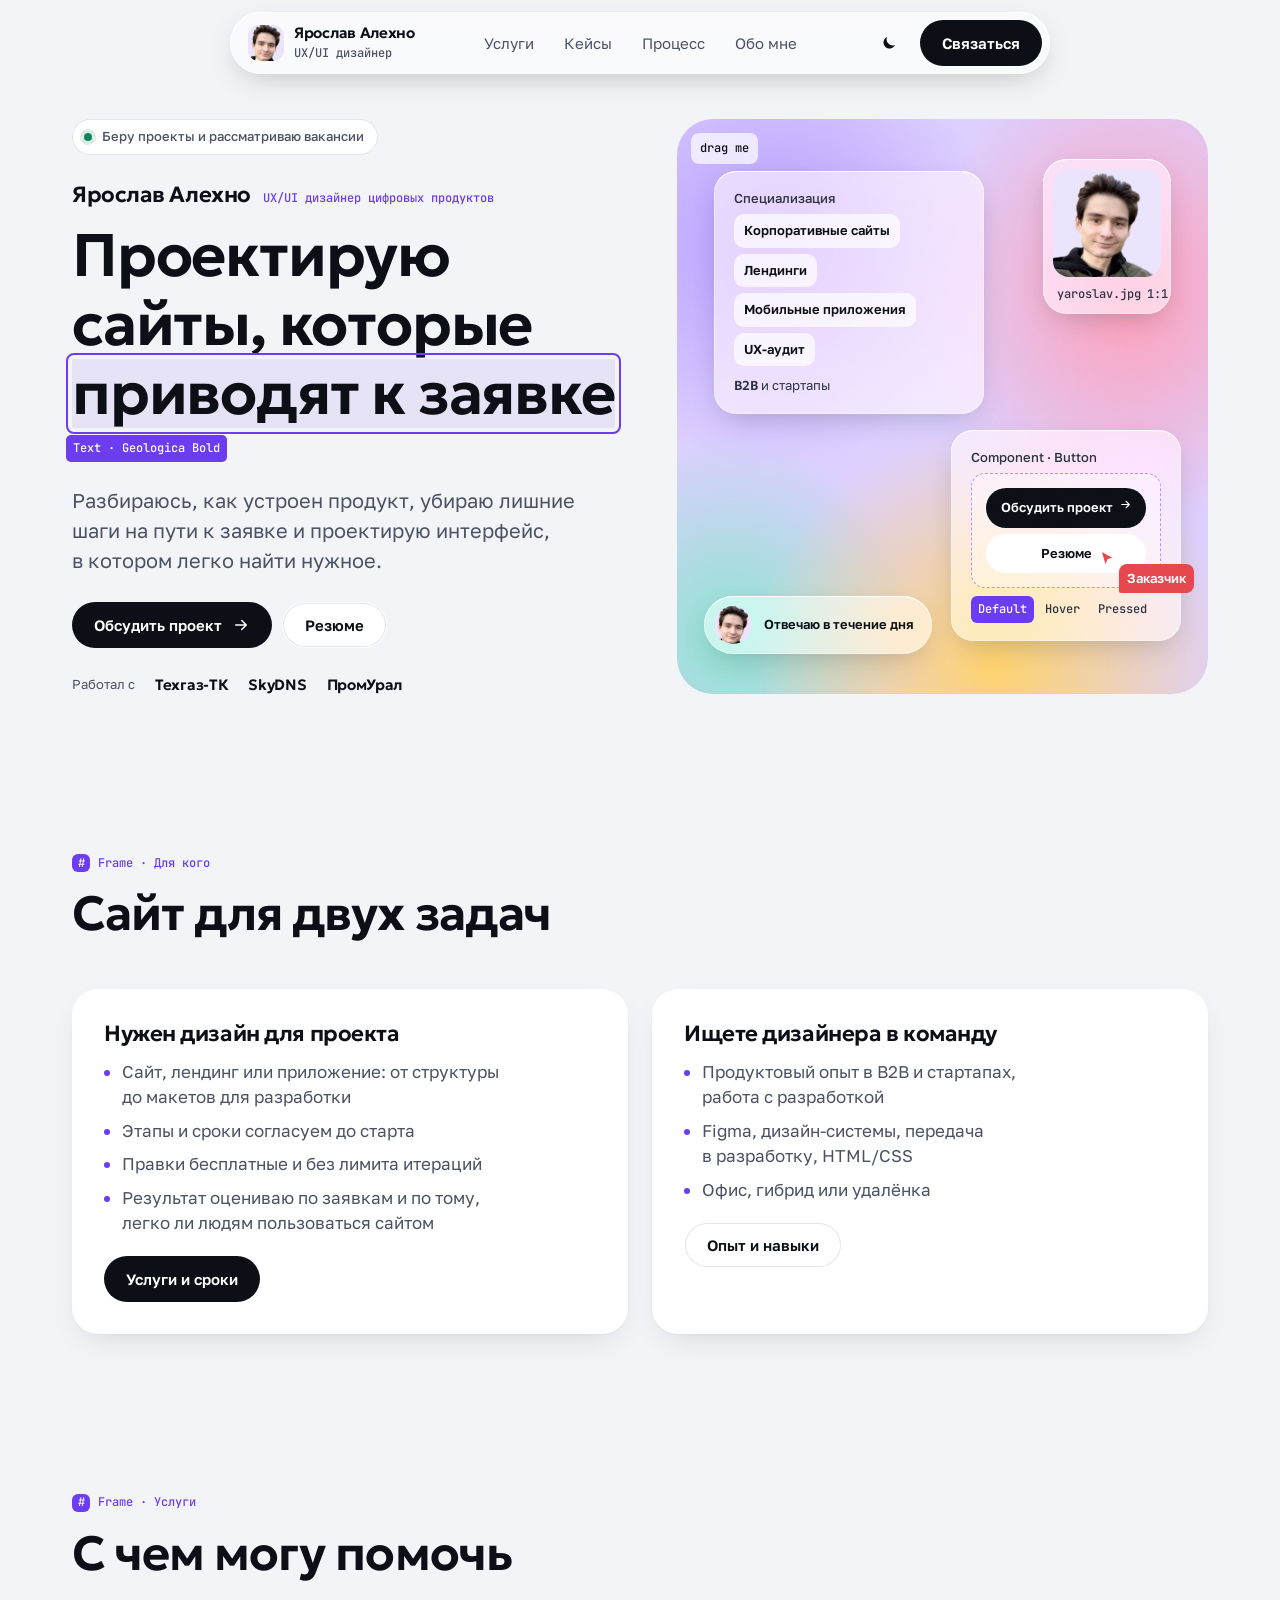
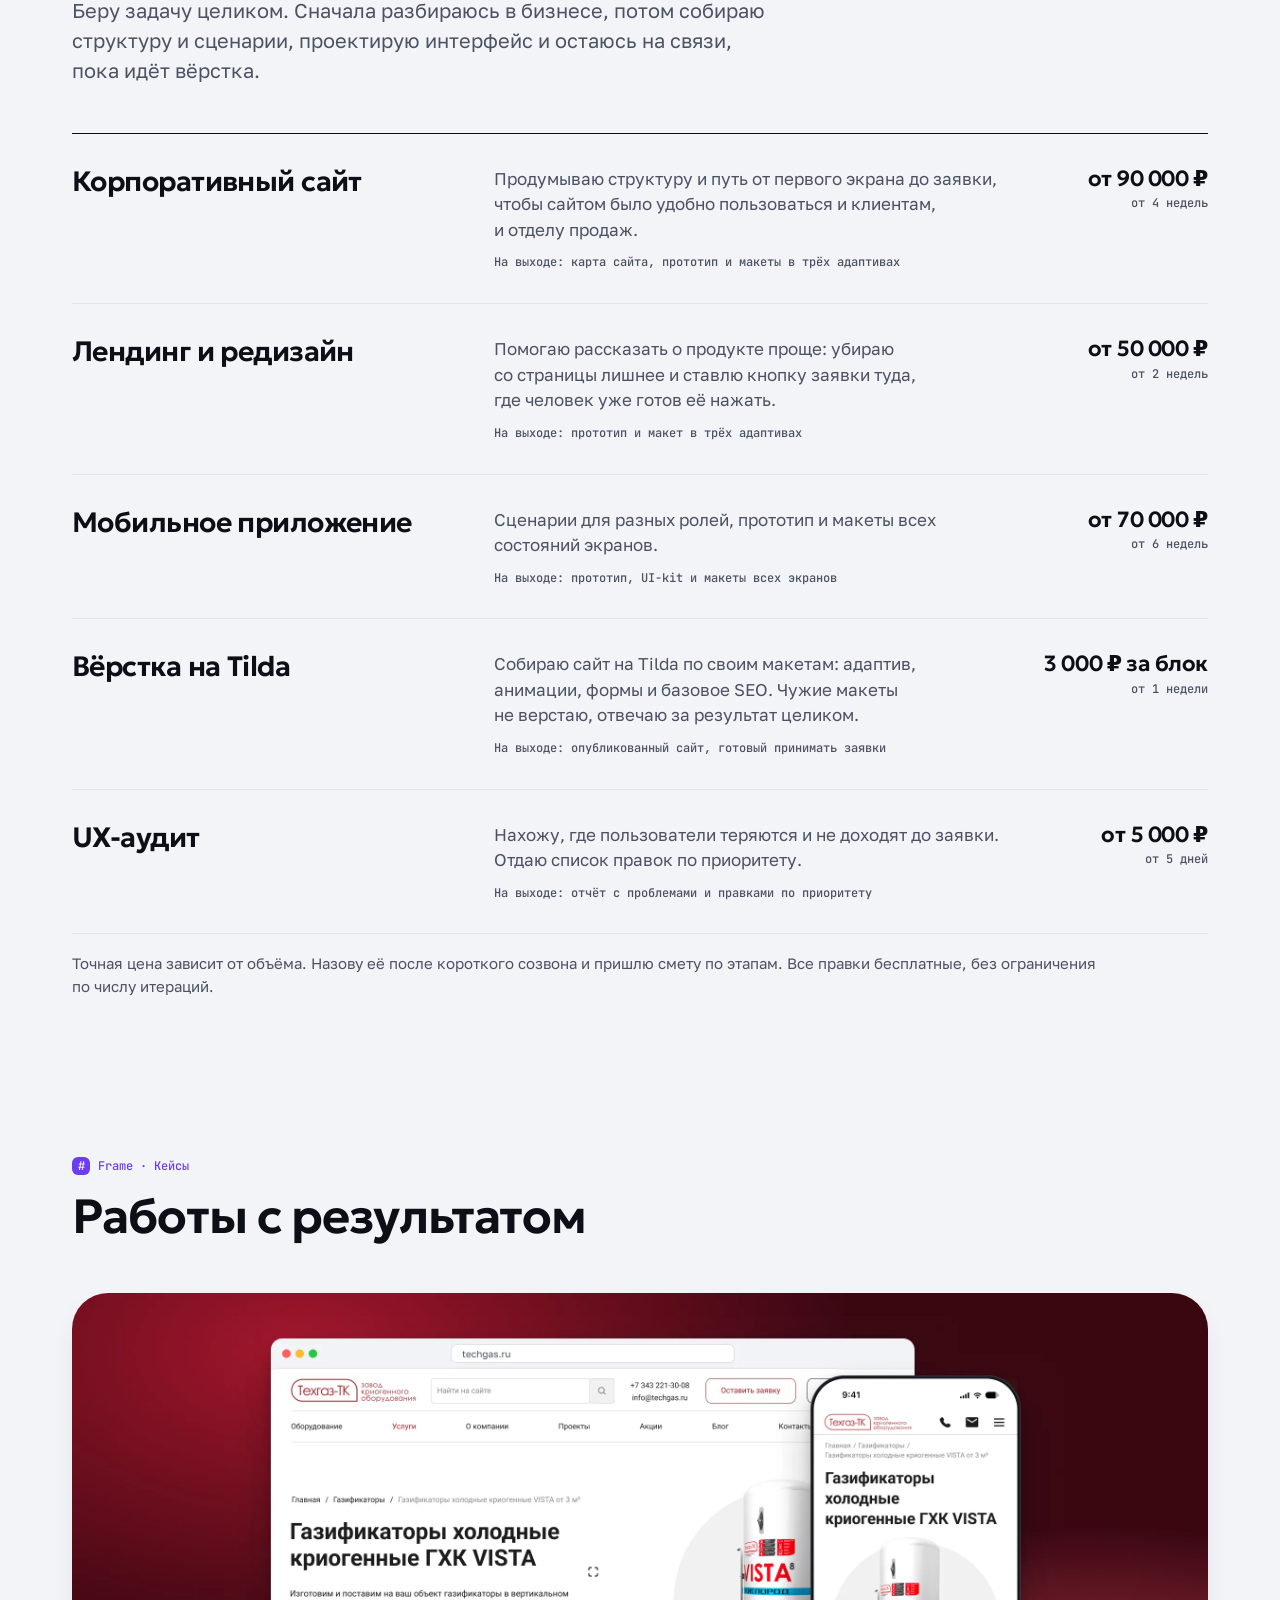
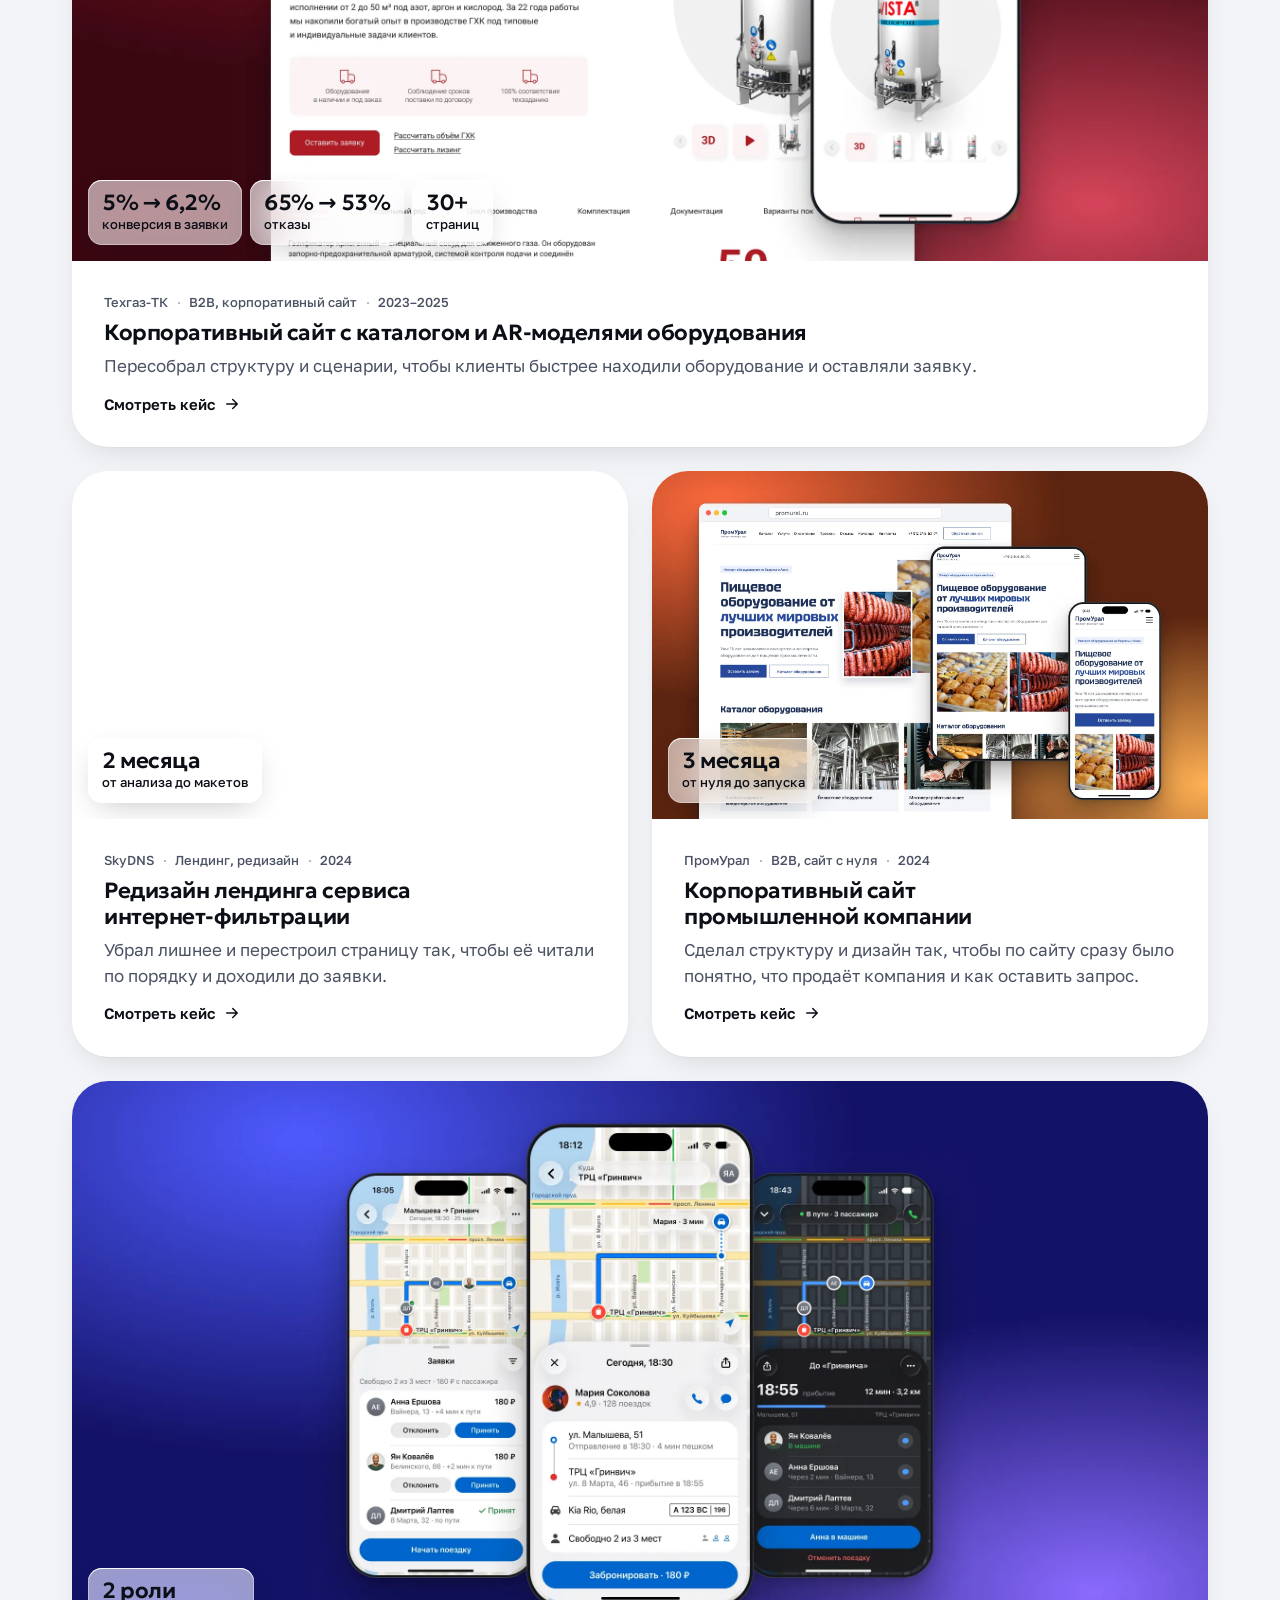
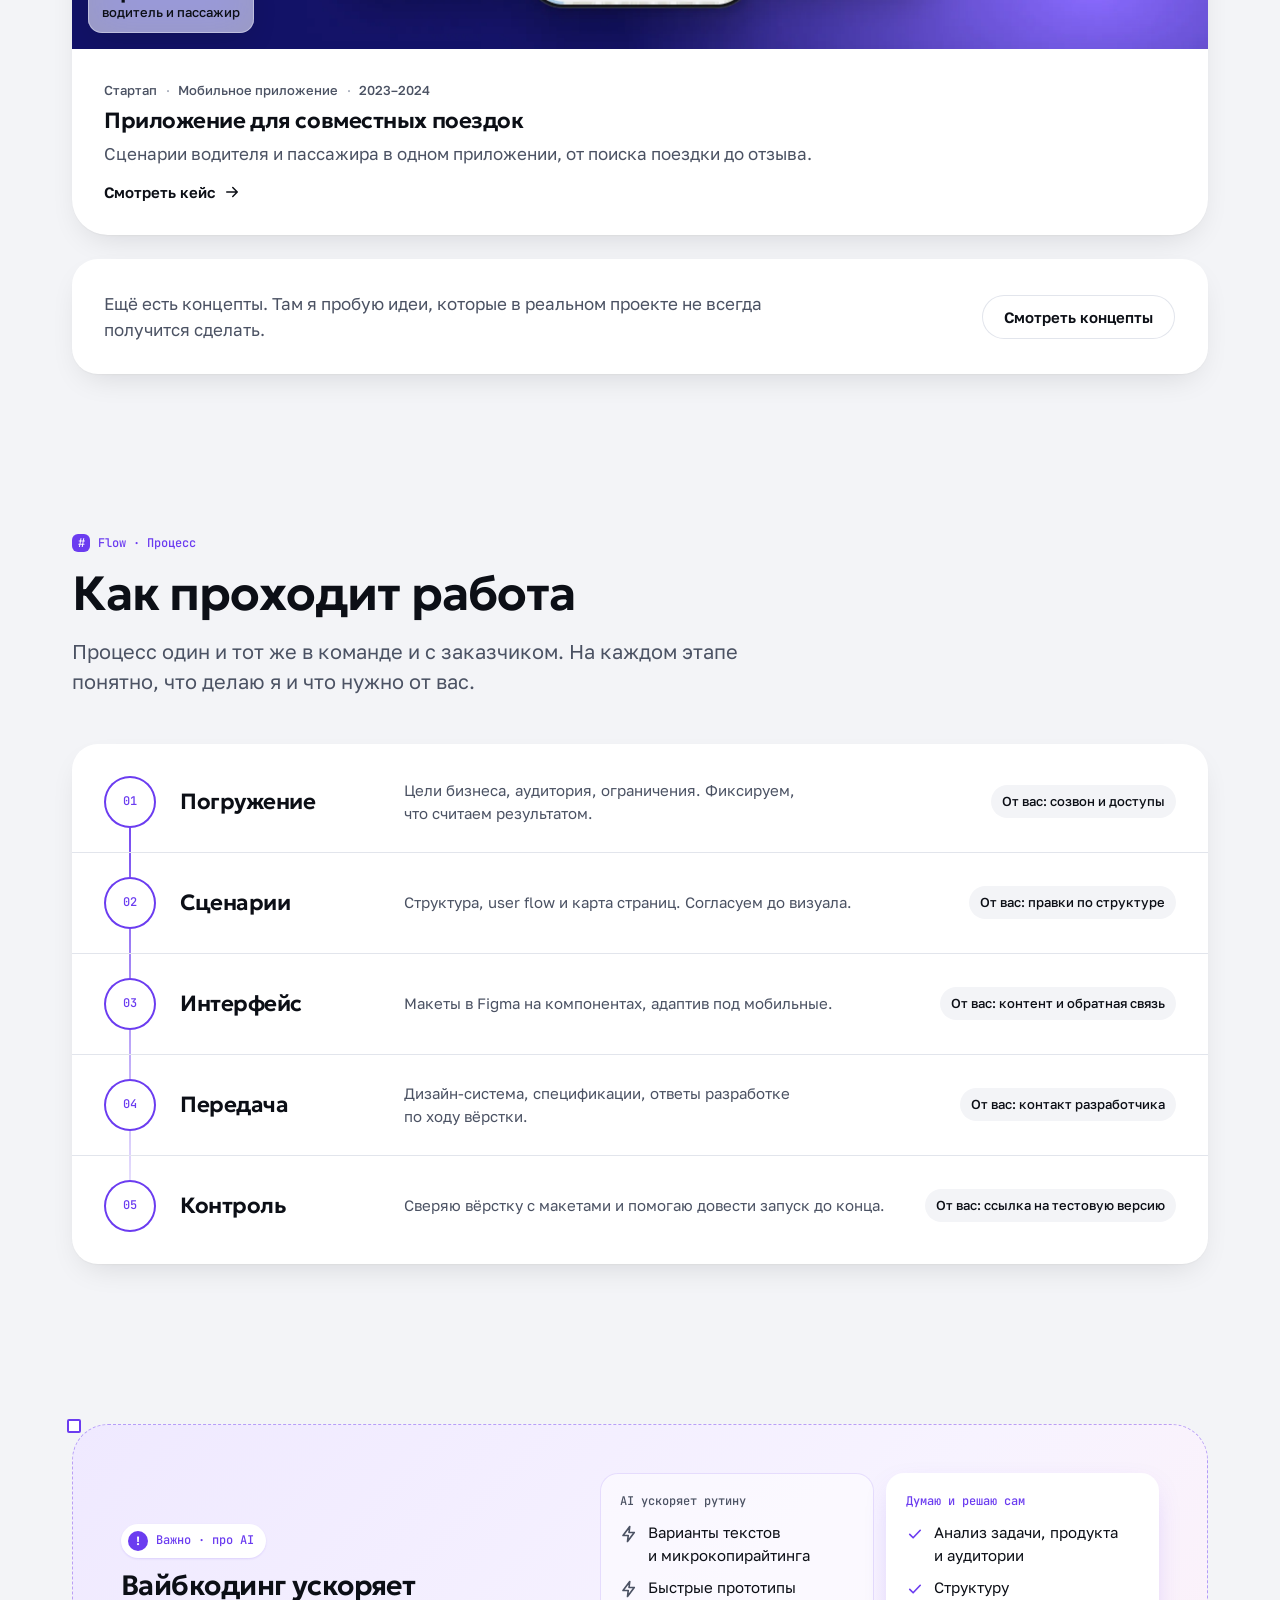
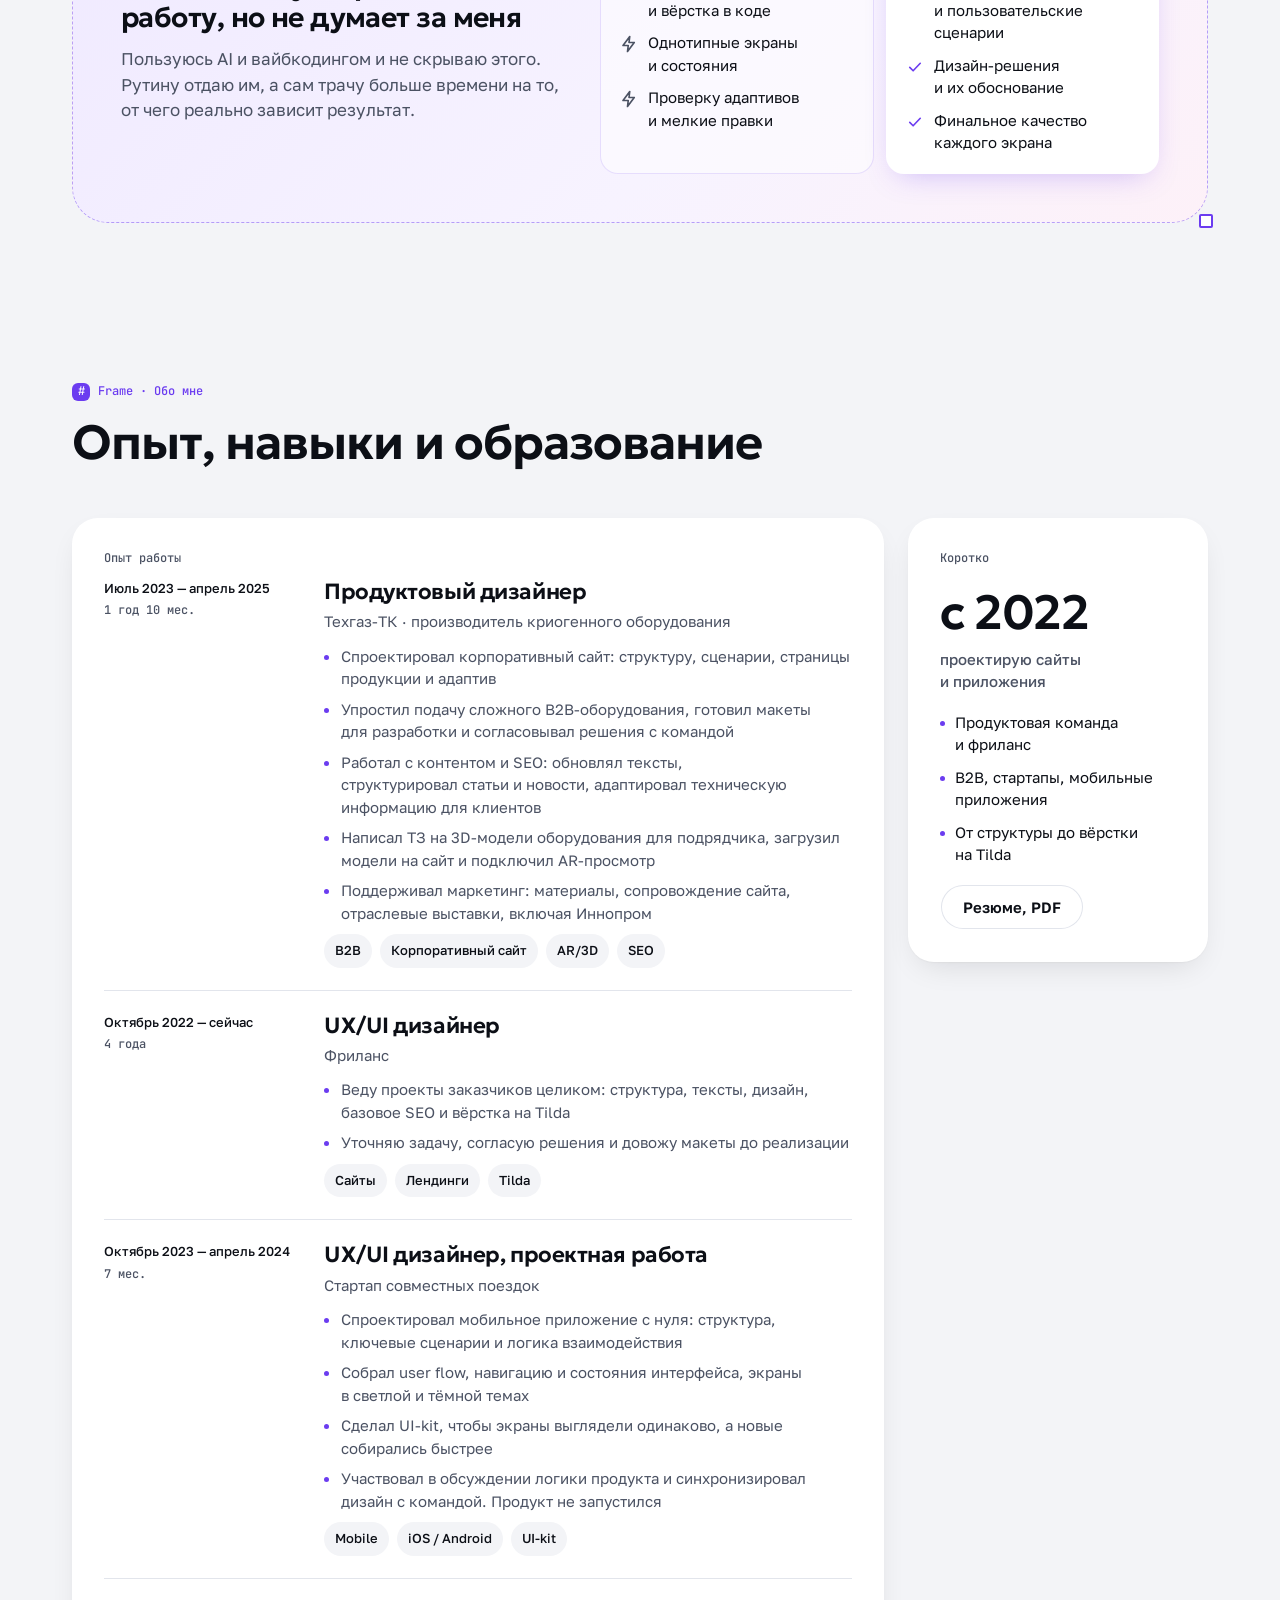
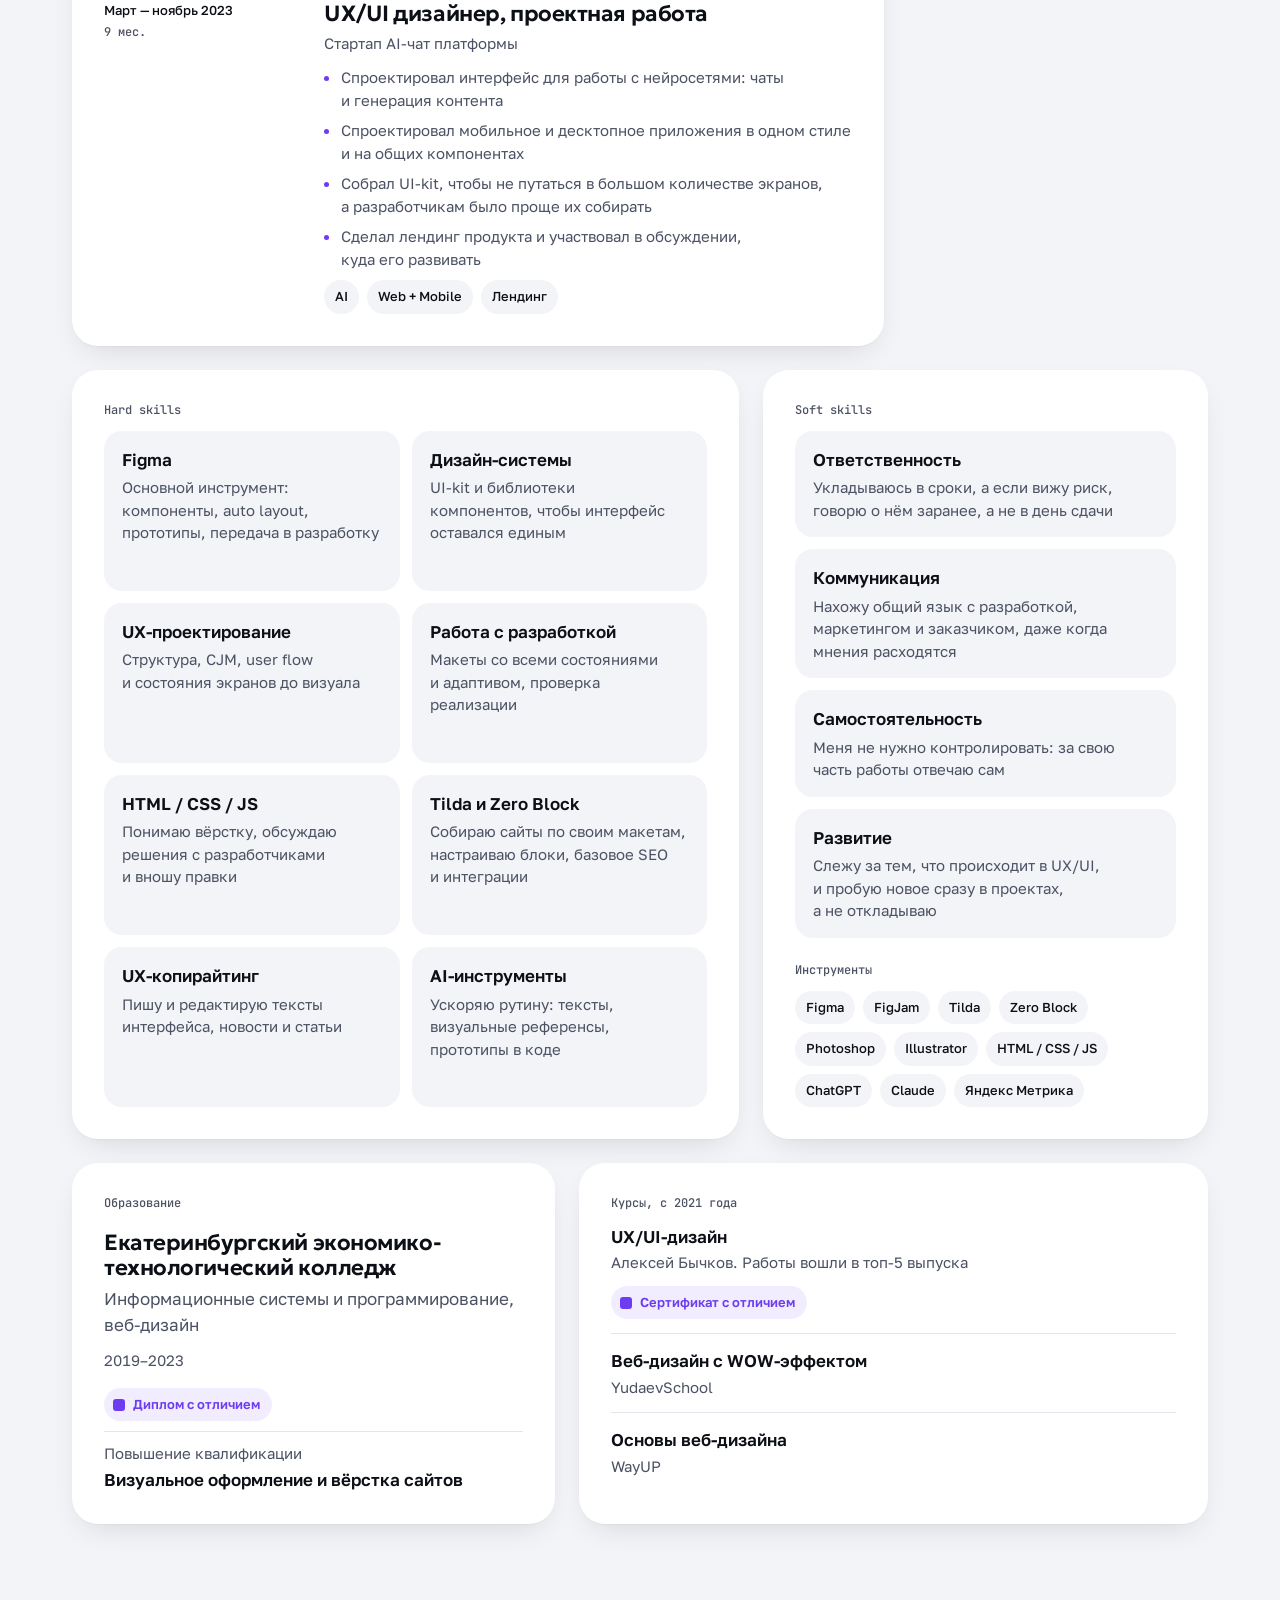
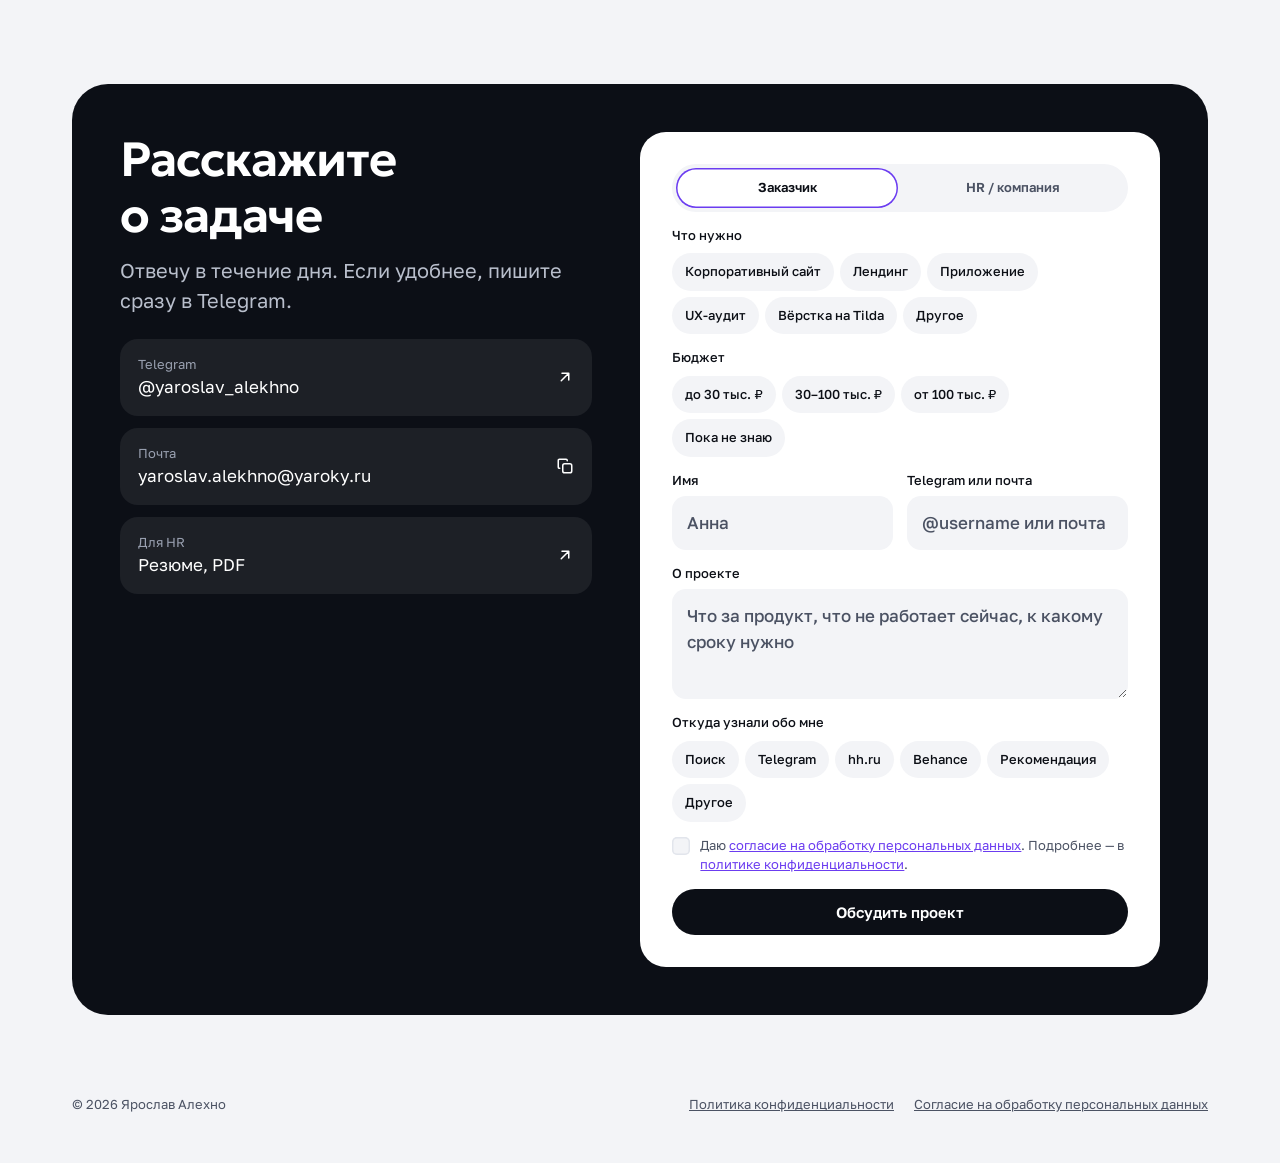
==== commit b8c95c26: "Typography: Golos Text gets 500 and 600 back Text stays 400; UI labels, form fields, tags and meta u" ====
--- a/index.html
+++ b/index.html
@@ -107,6 +107,38 @@
   unicode-range: U+0000-00FF, U+0131, U+0152-0153, U+02BB-02BC, U+02C6, U+02DA, U+02DC, U+0304, U+0308, U+0329, U+2000-206F, U+20AC, U+2122, U+2191, U+2193, U+2212, U+2215, U+FEFF, U+FFFD
 }
 @font-face {
+  font-family: 'Golos Text';
+  font-style: normal;
+  font-weight: 500;
+  font-display: swap;
+  src: url(/fonts/golos-text-cyrillic-500-normal.woff2) format('woff2');
+  unicode-range: U+0301, U+0400-045F, U+0490-0491, U+04B0-04B1, U+2116
+}
+@font-face {
+  font-family: 'Golos Text';
+  font-style: normal;
+  font-weight: 500;
+  font-display: swap;
+  src: url(/fonts/golos-text-latin-500-normal.woff2) format('woff2');
+  unicode-range: U+0000-00FF, U+0131, U+0152-0153, U+02BB-02BC, U+02C6, U+02DA, U+02DC, U+0304, U+0308, U+0329, U+2000-206F, U+20AC, U+2122, U+2191, U+2193, U+2212, U+2215, U+FEFF, U+FFFD
+}
+@font-face {
+  font-family: 'Golos Text';
+  font-style: normal;
+  font-weight: 600;
+  font-display: swap;
+  src: url(/fonts/golos-text-cyrillic-600-normal.woff2) format('woff2');
+  unicode-range: U+0301, U+0400-045F, U+0490-0491, U+04B0-04B1, U+2116
+}
+@font-face {
+  font-family: 'Golos Text';
+  font-style: normal;
+  font-weight: 600;
+  font-display: swap;
+  src: url(/fonts/golos-text-latin-600-normal.woff2) format('woff2');
+  unicode-range: U+0000-00FF, U+0131, U+0152-0153, U+02BB-02BC, U+02C6, U+02DA, U+02DC, U+0304, U+0308, U+0329, U+2000-206F, U+20AC, U+2122, U+2191, U+2193, U+2212, U+2215, U+FEFF, U+FFFD
+}
+@font-face {
   font-family: 'Geologica';
   font-style: normal;
   font-weight: 600;
@@ -173,6 +205,8 @@
   --lh-mono: 1.4;
   --fw-display: 600;
   --fw-body: 400;
+  --fw-medium: 500;
+  --fw-strong: 600;
   --ic: 16px;
   --r-xl: 36px;
   --r-l: 26px;
@@ -354,7 +388,7 @@
   min-height: 46px;
   padding: 0 22px;
   border-radius: 999px;
-  font: var(--fw-body) var(--t-s)/var(--lh-body) var(--body);
+  font: var(--fw-strong) var(--t-s)/var(--lh-body) var(--body);
   text-decoration: none;
   border: 0;
   cursor: pointer;
@@ -415,7 +449,7 @@
   align-items: center;
   gap: 10px;
   font-size: var(--t-xs);
-  font-weight: var(--fw-body);
+  font-weight: var(--fw-medium);
   color: var(--ink-2);
   background: var(--surface);
   padding: 8px 14px 8px 12px;
@@ -590,7 +624,7 @@
   height: 18px
 }
 .cursor span {
-  font: var(--fw-body) var(--t-xs)/var(--lh-body) var(--body);
+  font: var(--fw-strong) var(--t-xs)/var(--lh-body) var(--body);
   color: #fff;
   background: #e5484d;
   padding: 5px 8px;
@@ -613,7 +647,7 @@
 .w small {
   display: block;
   font-size: var(--t-xs);
-  font-weight: var(--fw-body);
+  font-weight: var(--fw-medium);
   color: #2c3242;
   margin-bottom: 6px
 }
@@ -629,7 +663,7 @@
 }
 .w-metric .big span {
   display: block;
-  font: var(--fw-body) var(--t-s)/var(--lh-body) var(--body);
+  font: var(--fw-medium) var(--t-s)/var(--lh-body) var(--body);
   letter-spacing: 0;
   color: #2c3242;
   margin-top: 4px
@@ -663,7 +697,7 @@
   align-items: center;
   gap: 10px;
   font-size: var(--t-xs);
-  font-weight: var(--fw-body);
+  font-weight: var(--fw-medium);
   background: rgba(255, 255, 255, .6);
   border-radius: 12px;
   padding: 8px 10px
@@ -690,7 +724,7 @@
   border-radius: 999px;
   padding: 10px 18px 10px 10px;
   font-size: var(--t-xs);
-  font-weight: var(--fw-body)
+  font-weight: var(--fw-strong)
 }
 .w-avail .av {
   width: 38px;
@@ -930,7 +964,7 @@
   border-radius: 10px;
   background: rgba(255, 255, 255, .7);
   font-size: var(--t-xs);
-  font-weight: var(--fw-body)
+  font-weight: var(--fw-strong)
 }
 .sp-foot {
   margin-top: 10px;
@@ -959,7 +993,7 @@
   padding: 10px 12px;
   border-radius: 999px;
   font-size: var(--t-xs);
-  font-weight: var(--fw-body)
+  font-weight: var(--fw-strong)
 }
 .cmp-b.ink {
   background: var(--ink);
@@ -1512,7 +1546,7 @@
   }
 }
 .shot .ph {
-  font: var(--fw-body) var(--t-xs)/var(--lh-body) var(--body);
+  font: var(--fw-strong) var(--t-xs)/var(--lh-body) var(--body);
   color: rgba(255, 255, 255, .85);
   border: 1.5px dashed rgba(255, 255, 255, .6);
   border-radius: 16px;
@@ -1544,7 +1578,7 @@
   border-radius: 14px;
   padding: 10px 14px;
   font-size: var(--t-xs);
-  font-weight: var(--fw-body);
+  font-weight: var(--fw-medium);
   color: var(--ink)
 }
 .chip b {
@@ -1566,7 +1600,7 @@
   flex-wrap: wrap;
   gap: 6px 0;
   font-size: var(--t-xs);
-  font-weight: var(--fw-body);
+  font-weight: var(--fw-medium);
   color: var(--ink-2);
   margin-inline-start: -21px;
   clip-path: inset(0 0 0 21px)
@@ -1590,7 +1624,7 @@
   display: inline-flex;
   align-items: center;
   gap: 8px;
-  font-weight: var(--fw-body);
+  font-weight: var(--fw-strong);
   font-size: var(--t-s);
   margin-top: 4px
 }
@@ -1687,7 +1721,7 @@
 .step .you {
   grid-area: y;
   font-size: var(--t-xs);
-  font-weight: var(--fw-body);
+  font-weight: var(--fw-medium);
   color: var(--ink);
   background: var(--paper);
   padding: 7px 11px;
@@ -1833,7 +1867,7 @@
   content: "✓";
   flex: none;
   color: var(--accent);
-  font-weight: var(--fw-body);
+  font-weight: var(--fw-strong);
   font-size: 14px;
   margin-top: 1px
 }
@@ -1884,7 +1918,7 @@
 .job-when time {
   font-size: var(--t-xs);
   color: var(--ink);
-  font-weight: var(--fw-body);
+  font-weight: var(--fw-medium);
   font-variant-numeric: tabular-nums
 }
 .job-when span {
@@ -1934,7 +1968,7 @@
 }
 .tags span {
   font-size: var(--t-xs);
-  font-weight: var(--fw-body);
+  font-weight: var(--fw-medium);
   padding: 7px 11px;
   border-radius: 999px;
   background: var(--paper);
@@ -1970,7 +2004,7 @@
   align-content: start
 }
 .sk b {
-  font-weight: var(--fw-body)
+  font-weight: var(--fw-strong)
 }
 .sk p {
   font-size: var(--t-s);
@@ -2018,7 +2052,7 @@
   color: var(--ink-2)
 }
 .edu-add b {
-  font-weight: var(--fw-body)
+  font-weight: var(--fw-strong)
 }
 .honor {
   justify-self: start;
@@ -2028,7 +2062,7 @@
   gap: 8px;
   margin-bottom: 6px;
   font-size: var(--t-xs);
-  font-weight: var(--fw-body);
+  font-weight: var(--fw-strong);
   color: #a1121c;
   background: #ffe9ea;
   padding: 7px 12px 7px 9px;
@@ -2061,7 +2095,7 @@
   padding-bottom: 0
 }
 .courses b {
-  font-weight: var(--fw-body)
+  font-weight: var(--fw-strong)
 }
 .courses span {
   font-size: var(--t-s);
@@ -2208,7 +2242,7 @@
   text-align: center;
   padding: 10px;
   border-radius: 999px;
-  font-weight: var(--fw-body);
+  font-weight: var(--fw-strong);
   font-size: var(--t-xs);
   cursor: pointer;
   color: var(--ink-2)
@@ -2226,7 +2260,7 @@
   display: grid;
   gap: 6px;
   font-size: var(--t-xs);
-  font-weight: var(--fw-body)
+  font-weight: var(--fw-medium)
 }
 .field small {
   font-weight: var(--fw-body);
@@ -2294,11 +2328,11 @@
 }
 .form-note.ok {
   color: var(--ok);
-  font-weight: var(--fw-body)
+  font-weight: var(--fw-strong)
 }
 .form-note.err {
   color: #c0362c;
-  font-weight: var(--fw-body)
+  font-weight: var(--fw-strong)
 }
 /* согласие на обработку ПДн: отдельная галочка, по умолчанию не отмечена */
 .agree {
@@ -2348,7 +2382,7 @@
 }
 .opts legend {
   font-size: var(--t-xs);
-  font-weight: var(--fw-body);
+  font-weight: var(--fw-medium);
   padding: 0;
   margin-bottom: 8px
 }
@@ -2368,7 +2402,7 @@
   border-radius: 999px;
   background: var(--paper);
   font-size: var(--t-xs);
-  font-weight: var(--fw-body);
+  font-weight: var(--fw-medium);
   cursor: pointer;
   transition: background .2s, color .2s
 }
@@ -2753,7 +2787,7 @@
   color: var(--paper);
   padding: 15px 20px;
   border-radius: 999px;
-  font: var(--fw-body) var(--t-s)/var(--lh-body) var(--body);
+  font: var(--fw-strong) var(--t-s)/var(--lh-body) var(--body);
   text-decoration: none;
   transition: top .2s
 }
@@ -2863,7 +2897,7 @@
     margin-top: -6px;
     background: none;
     border: 0;
-    font: var(--fw-body) var(--t-s)/var(--lh-body) var(--body);
+    font: var(--fw-strong) var(--t-s)/var(--lh-body) var(--body);
     color: var(--accent);
     cursor: pointer;
     width: fit-content
@@ -2976,7 +3010,7 @@
 }
 .exp-sum .big small {
   display: block;
-  font: var(--fw-body) var(--t-s)/var(--lh-body) var(--body);
+  font: var(--fw-medium) var(--t-s)/var(--lh-body) var(--body);
   color: var(--ink-2);
   letter-spacing: 0;
   margin-top: 8px
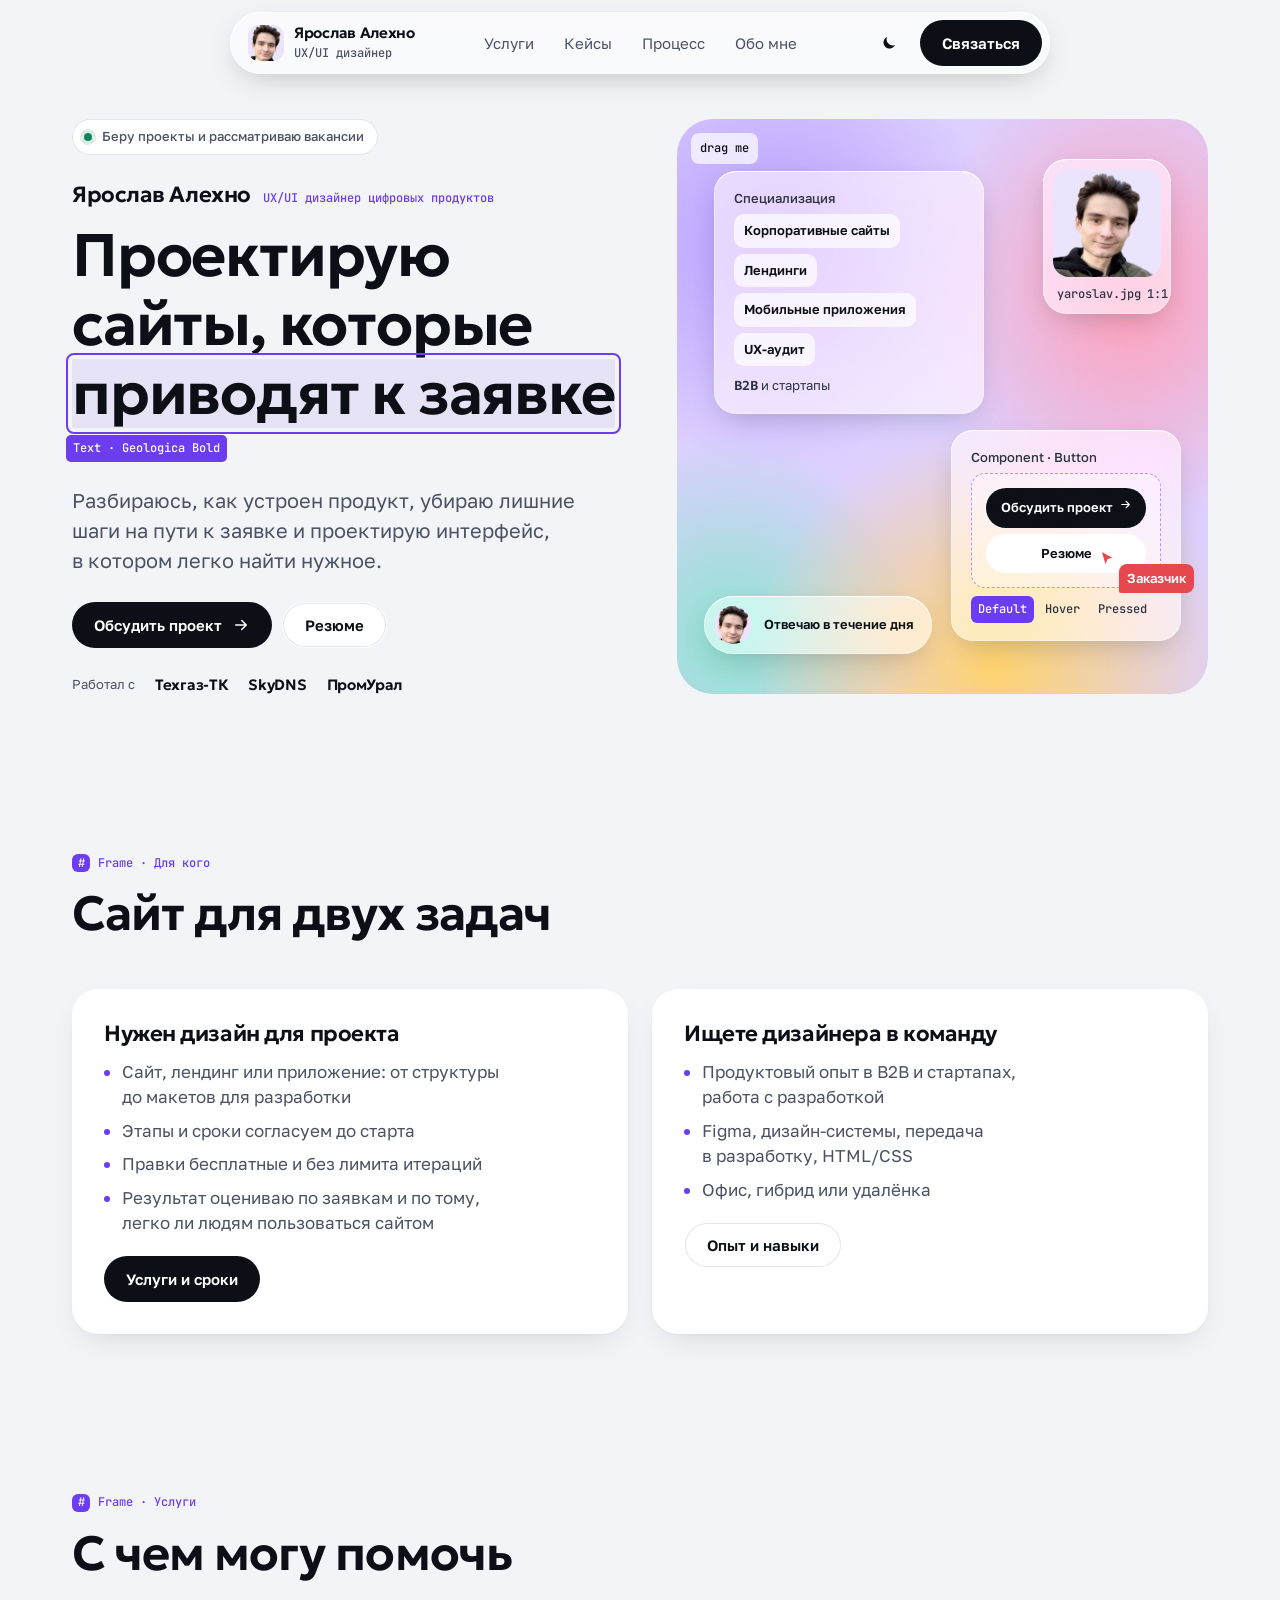
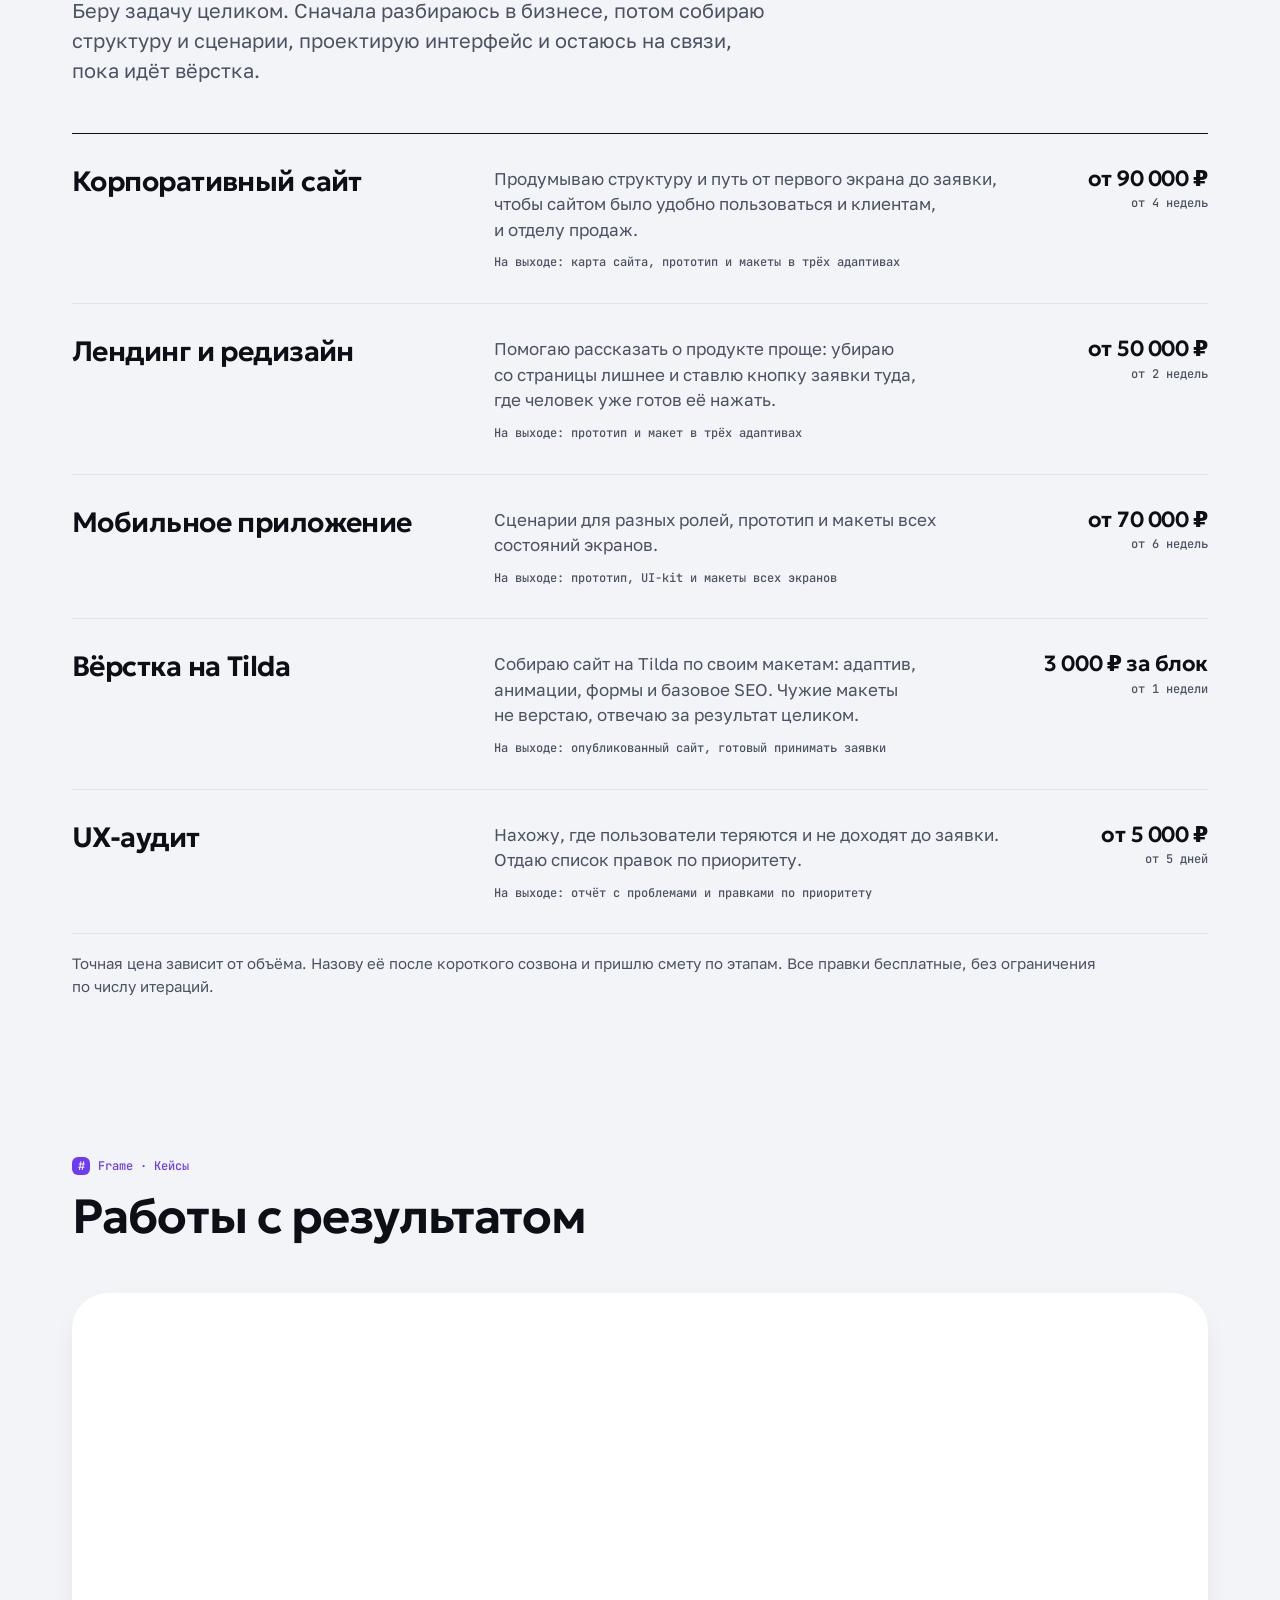
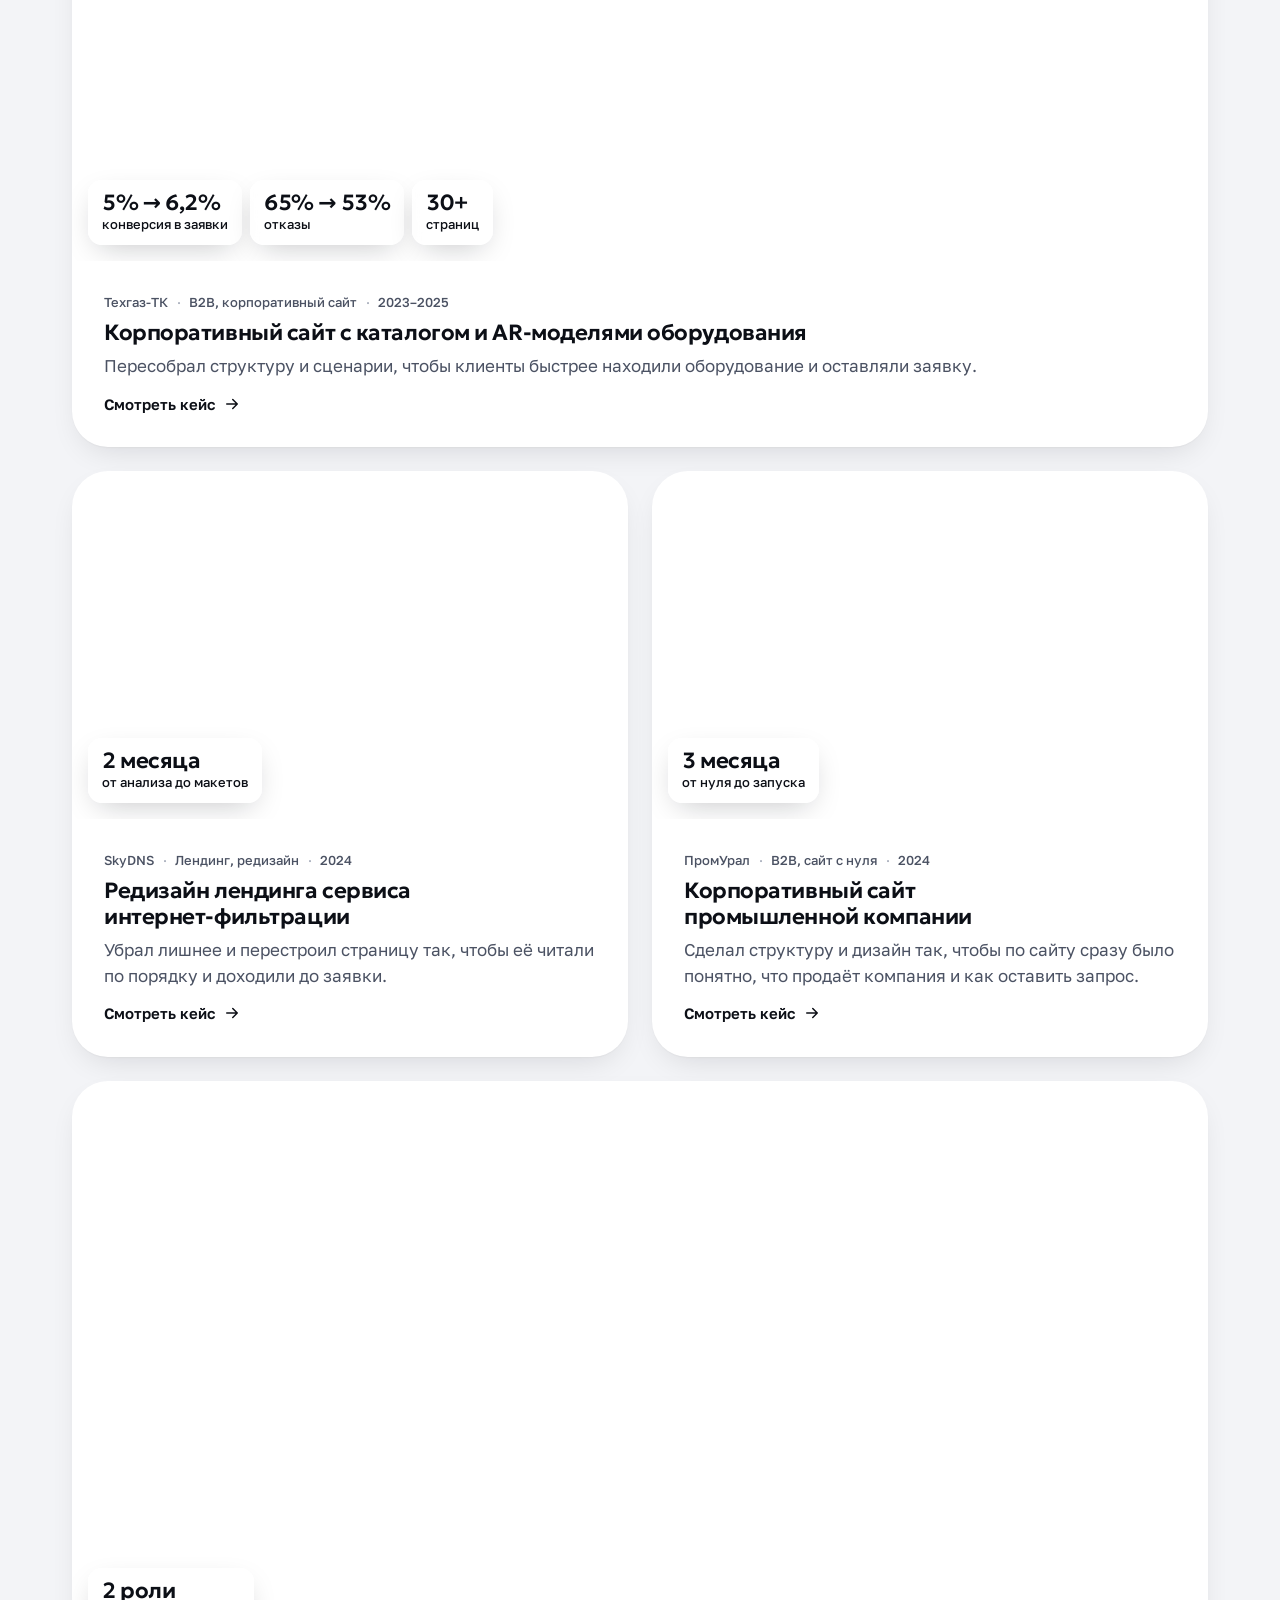
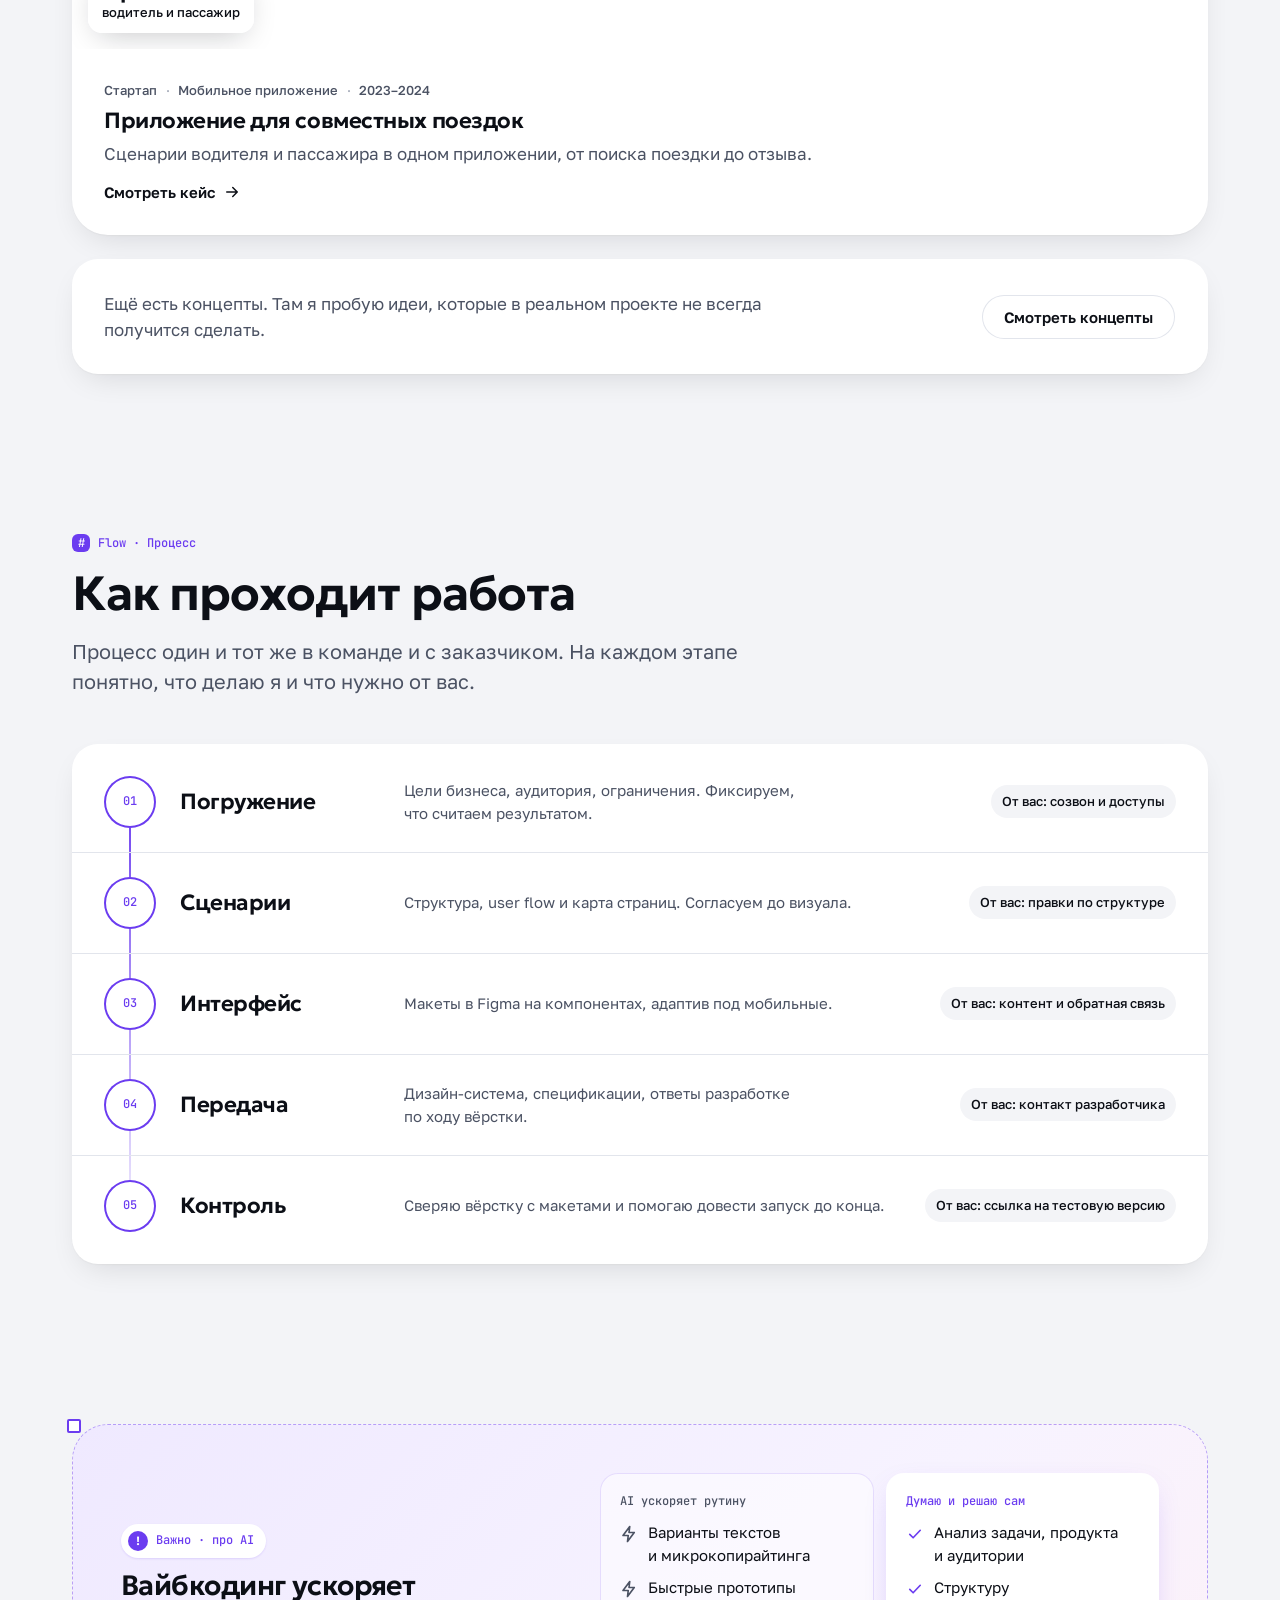
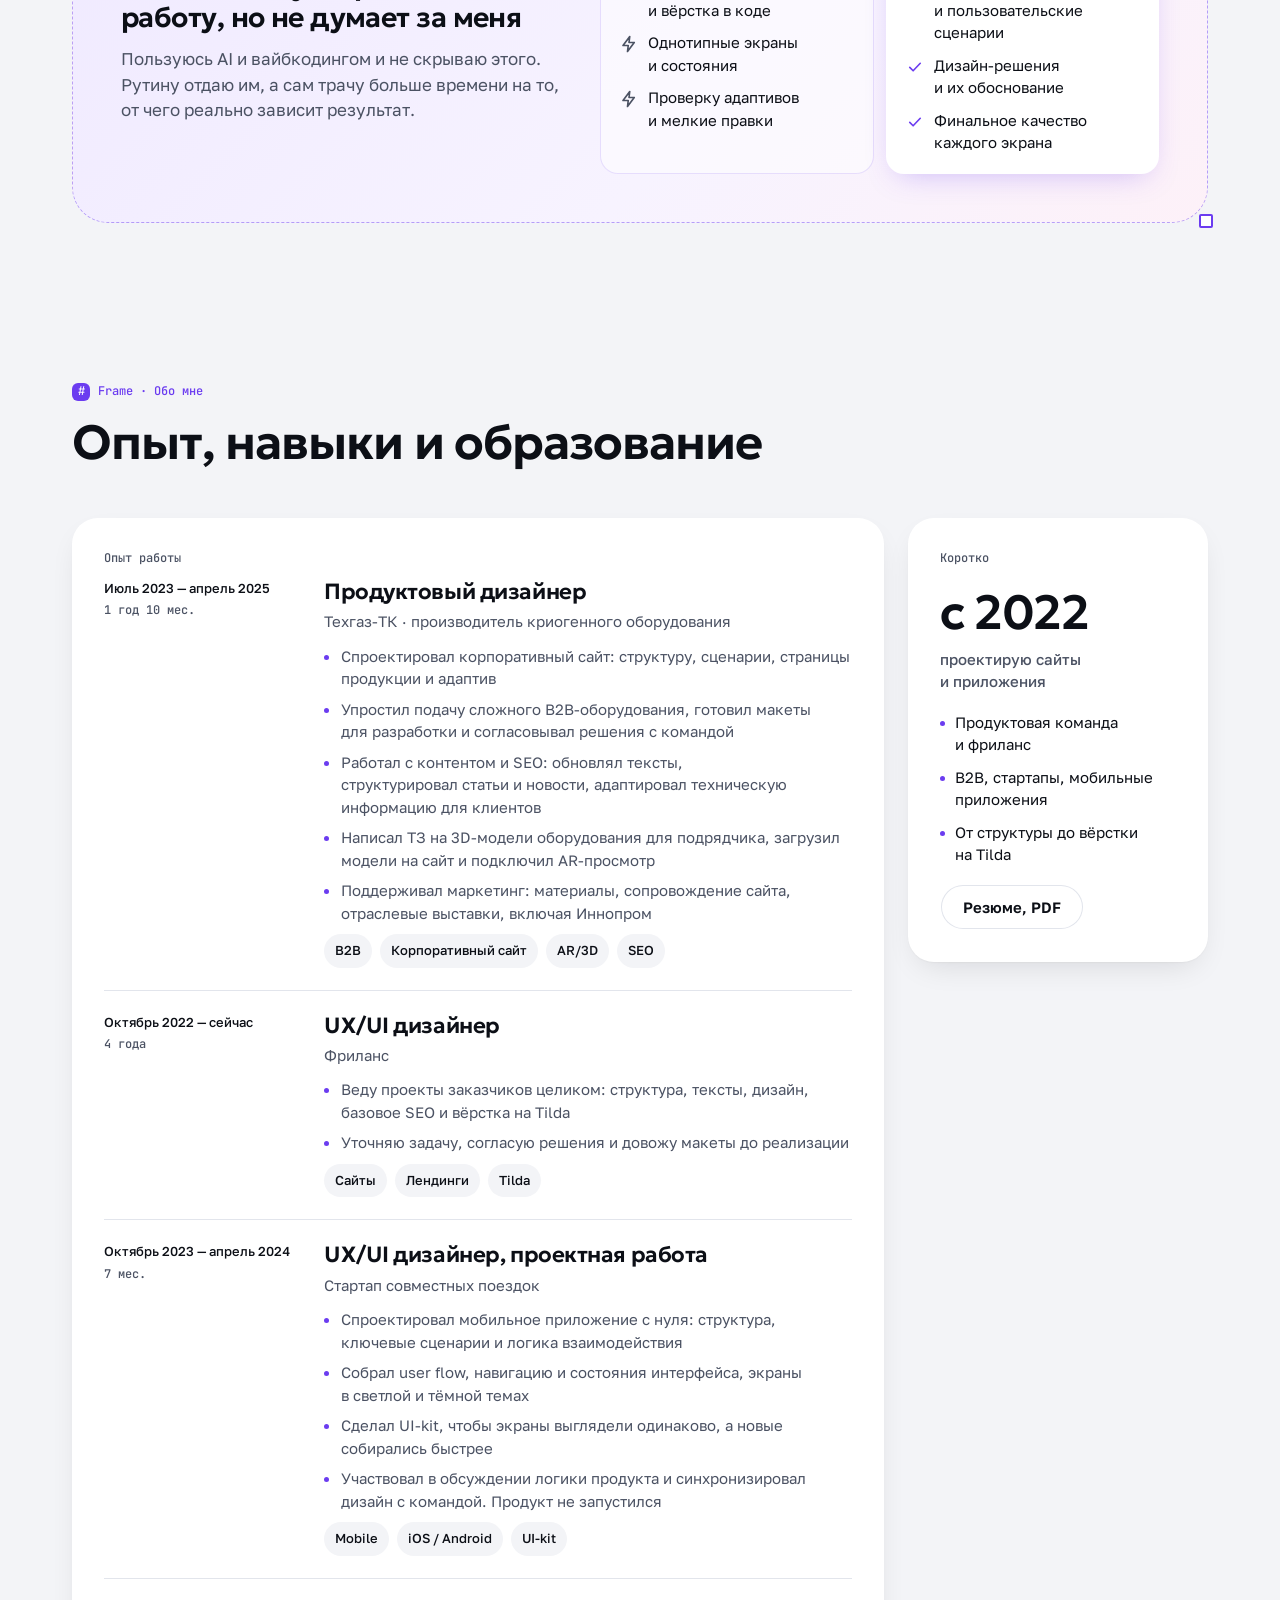
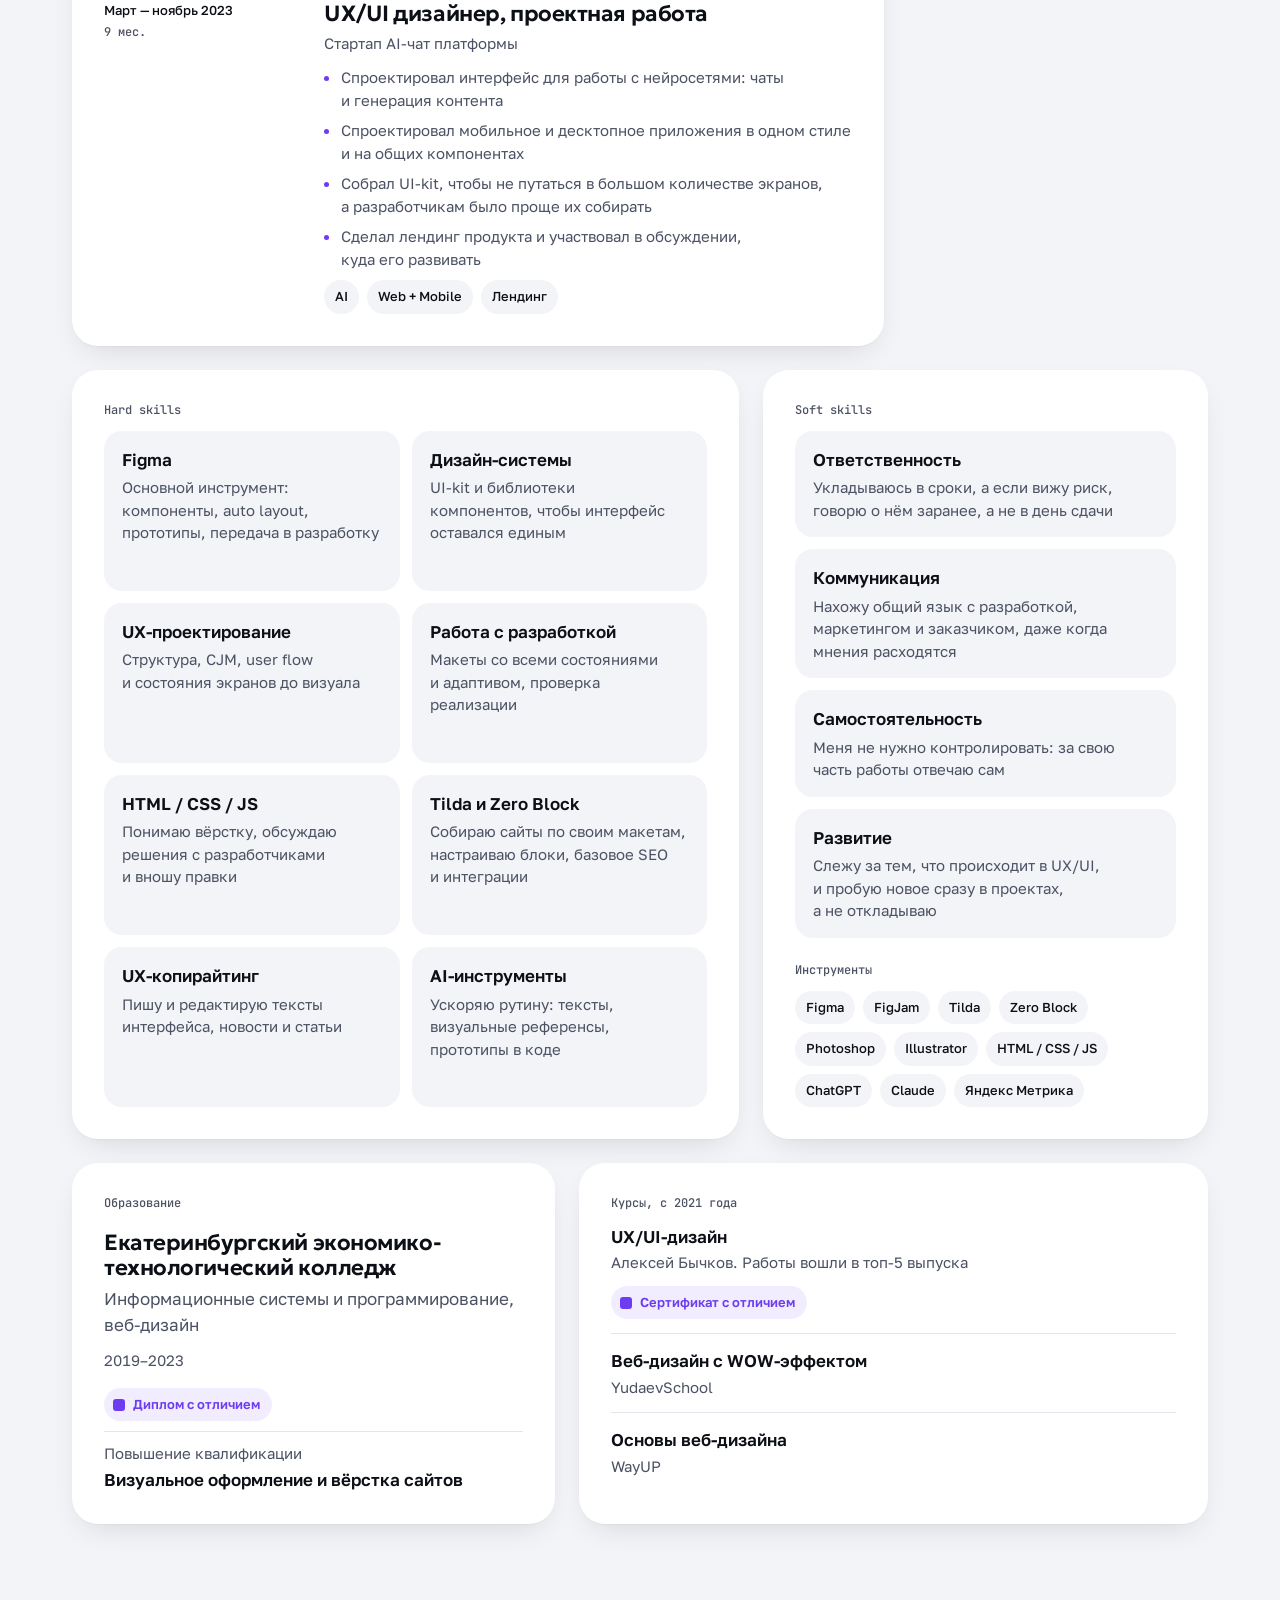
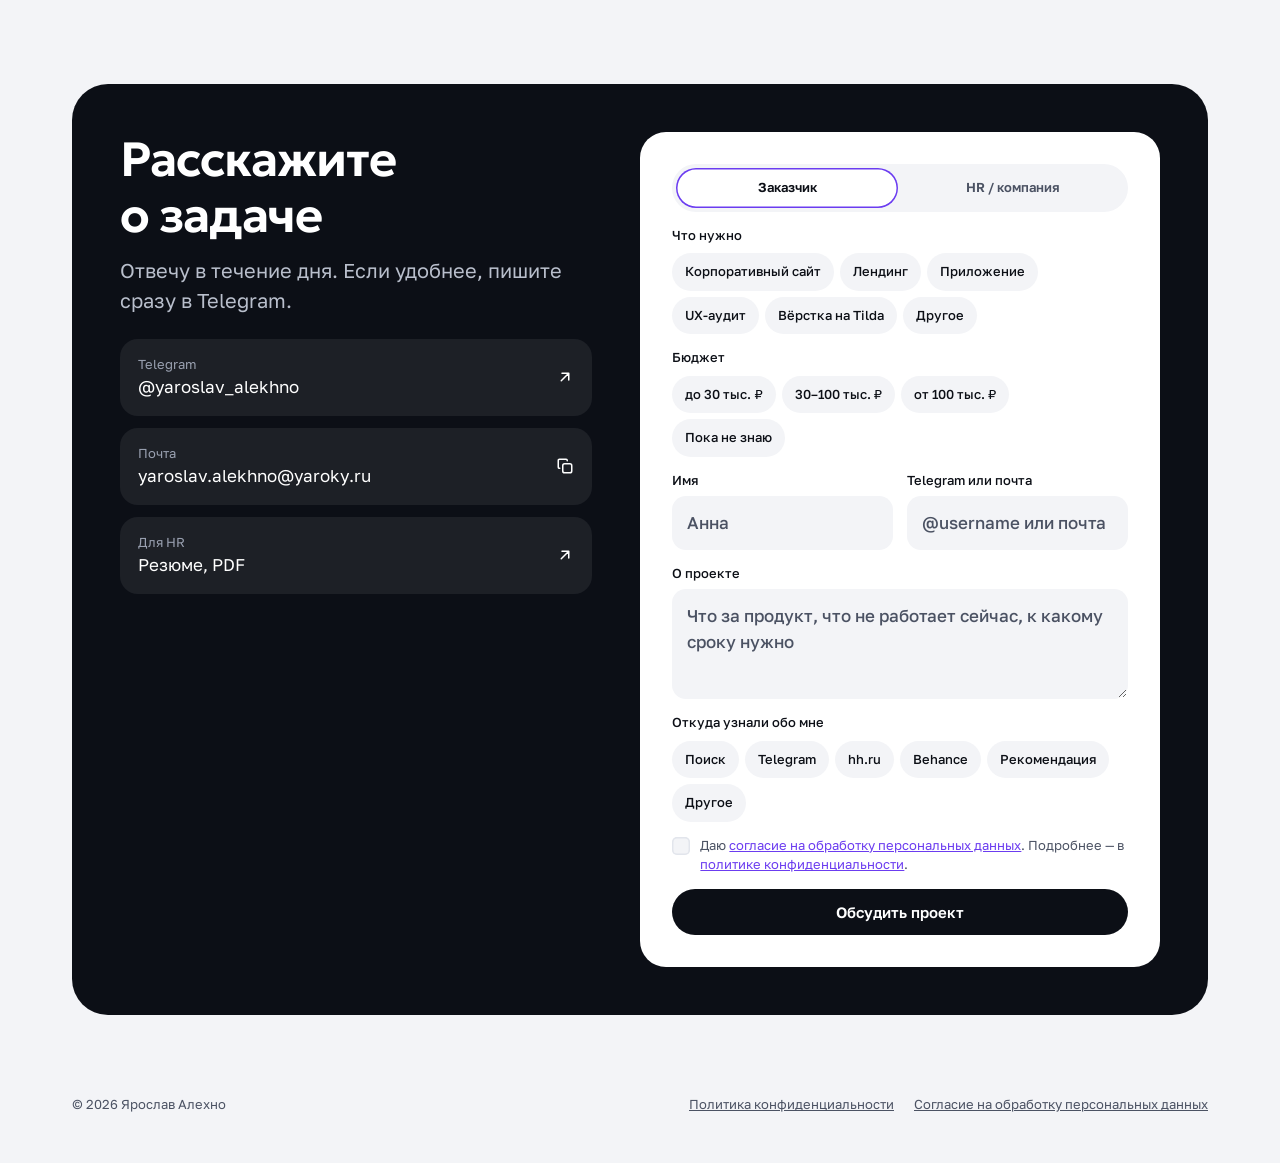
==== commit 962a3df0: "Form: don't scroll when the first empty field is already visible On submit with empty fields the pag" ====
--- a/index.html
+++ b/index.html
@@ -3780,10 +3780,20 @@
       msg.className = 'form-note err';
       msg.textContent = bad.length === 1 && bad[0].classList.contains('agree') ? 'Отметьте согласие на обработку персональных данных, без него я не смогу принять заявку.' : 'Заполните поля, отмеченные красным.';
       var first = bad[0].querySelector('[aria-invalid="true"]') || bad[0].querySelector('input,textarea');
-      bad[0].scrollIntoView({
-        block: 'center',
-        behavior: 'smooth'
-      });
+      /* прокручиваем, только если первое пустое поле не видно; форма, которая помещается на экран, встаёт целиком под меню */
+      var navH = 96,
+        r = bad[0].getBoundingClientRect(),
+        f = form.getBoundingClientRect();
+      if (r.top < navH || r.bottom > innerHeight) {
+        if (f.height <= innerHeight - navH - 16) scrollTo({
+          top: scrollY + f.top - navH,
+          behavior: 'smooth'
+        });
+        else bad[0].scrollIntoView({
+          block: 'nearest',
+          behavior: 'smooth'
+        })
+      }
       if (first) first.focus({
         preventScroll: true
       });
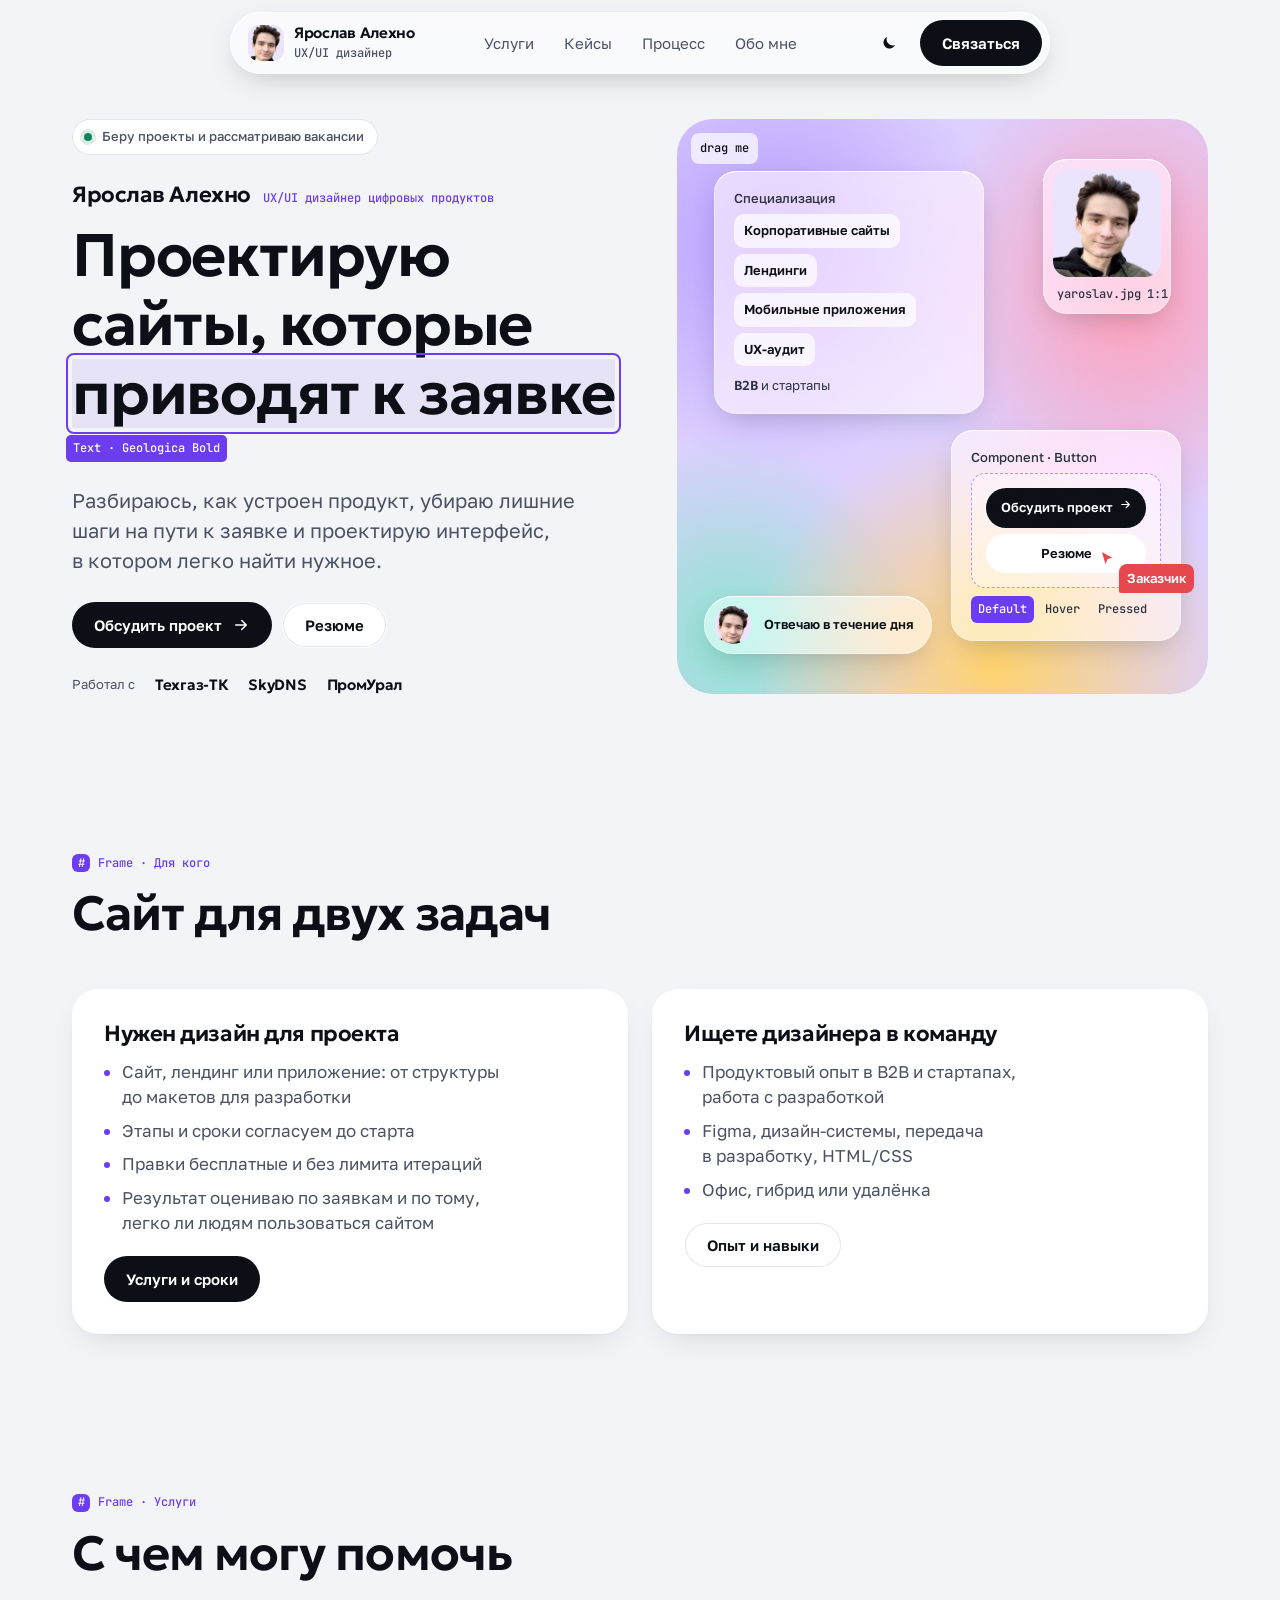
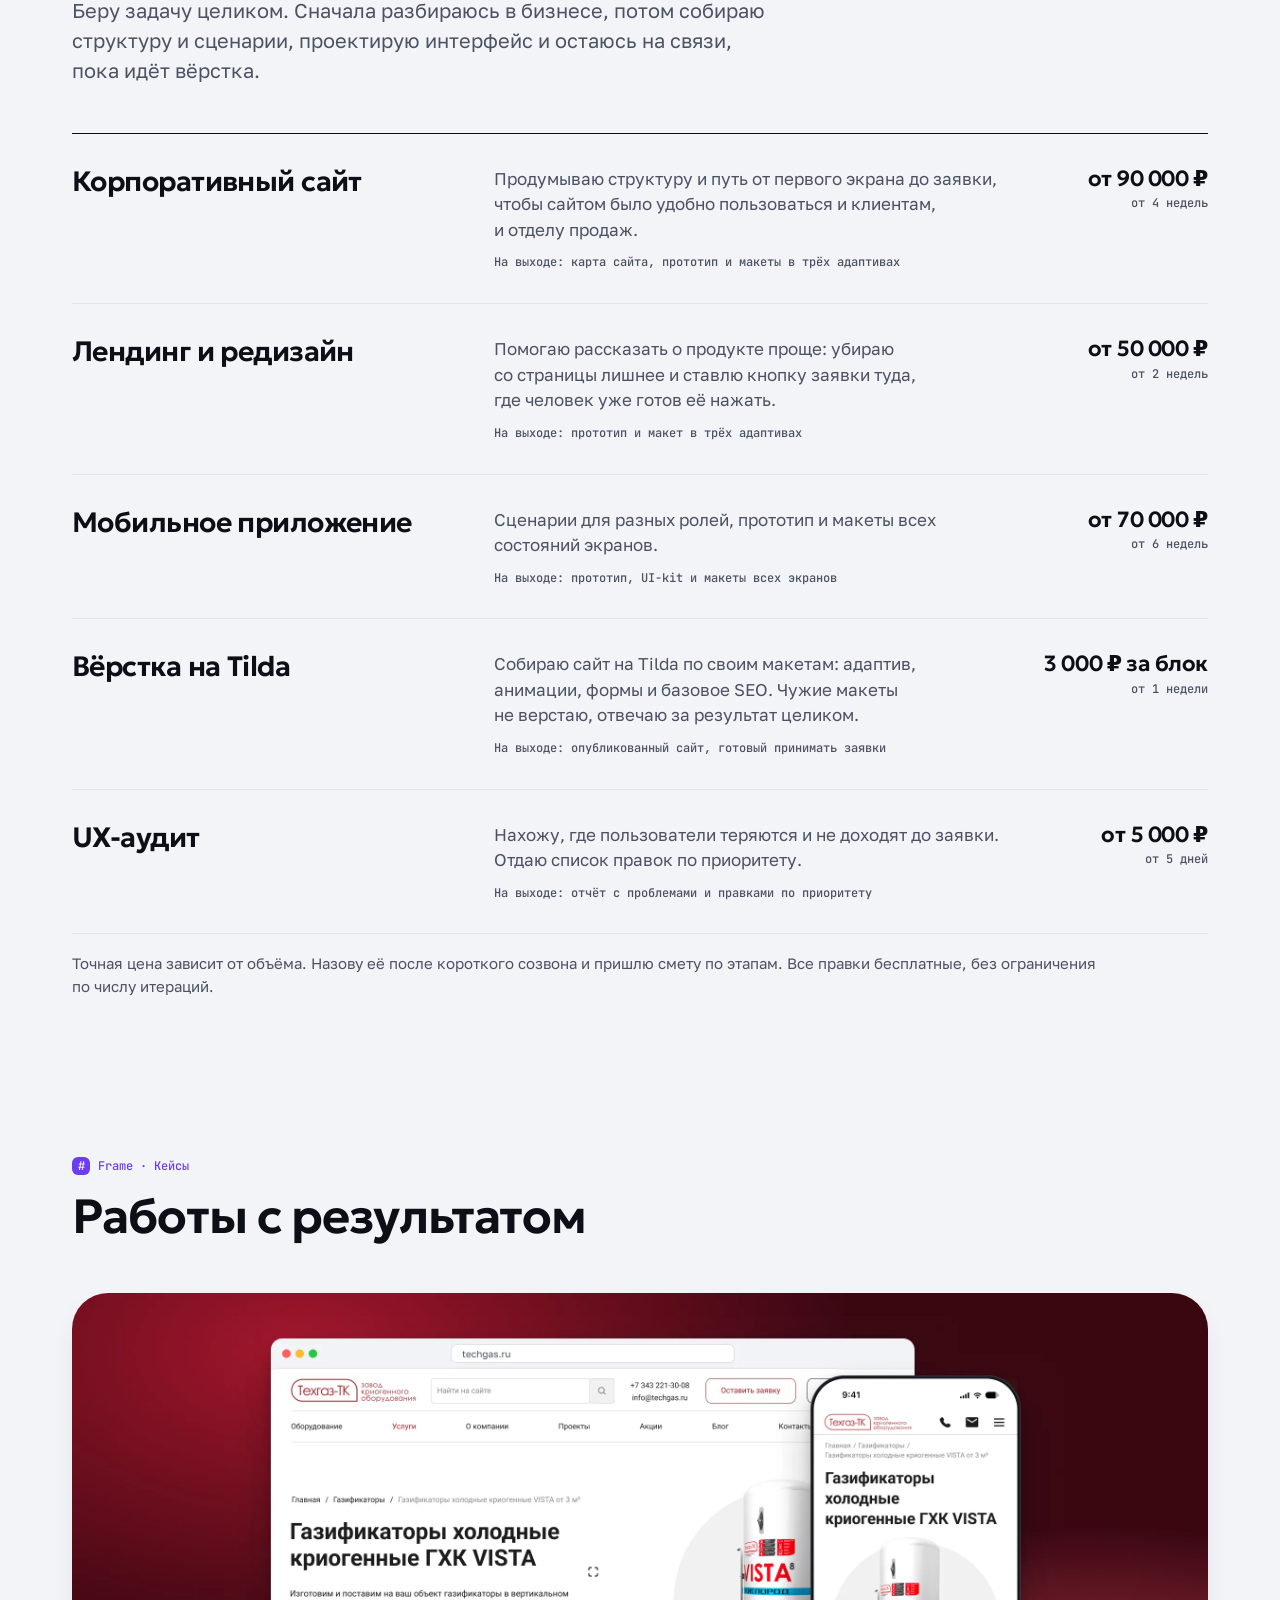
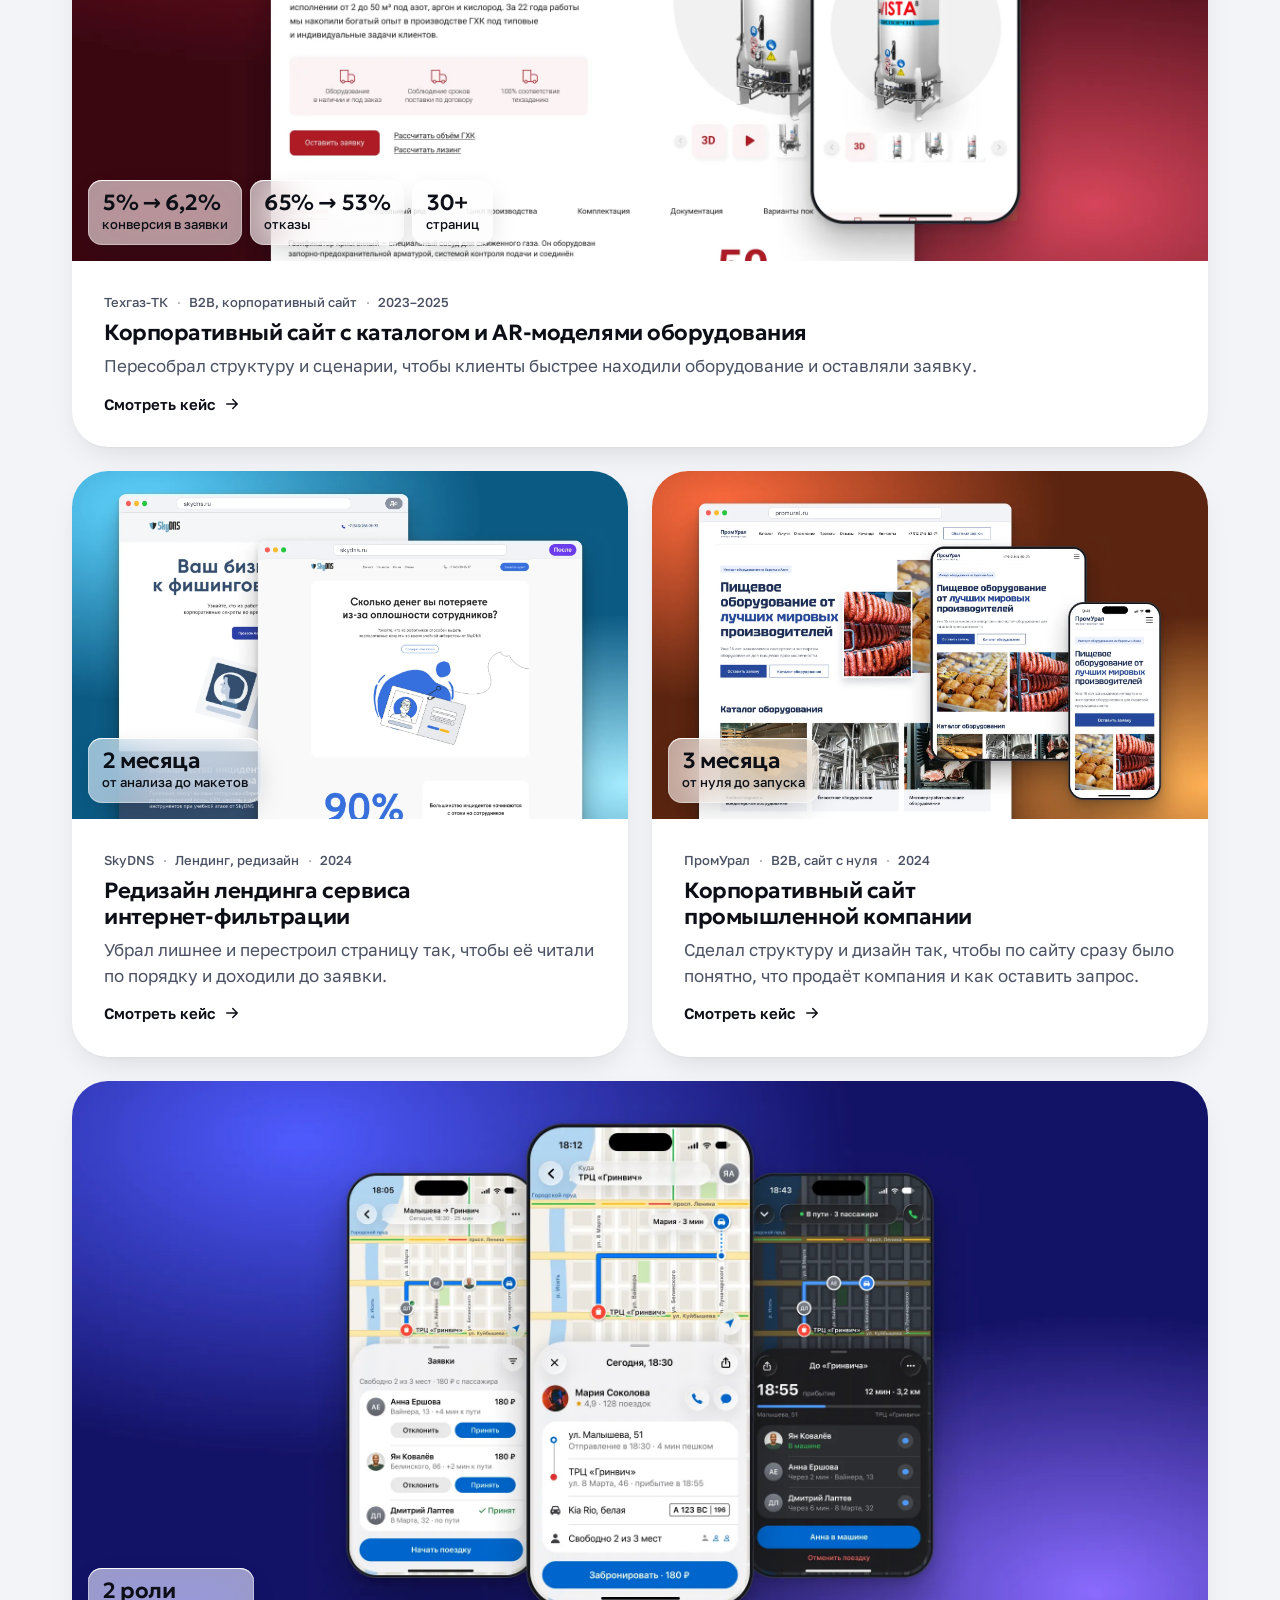
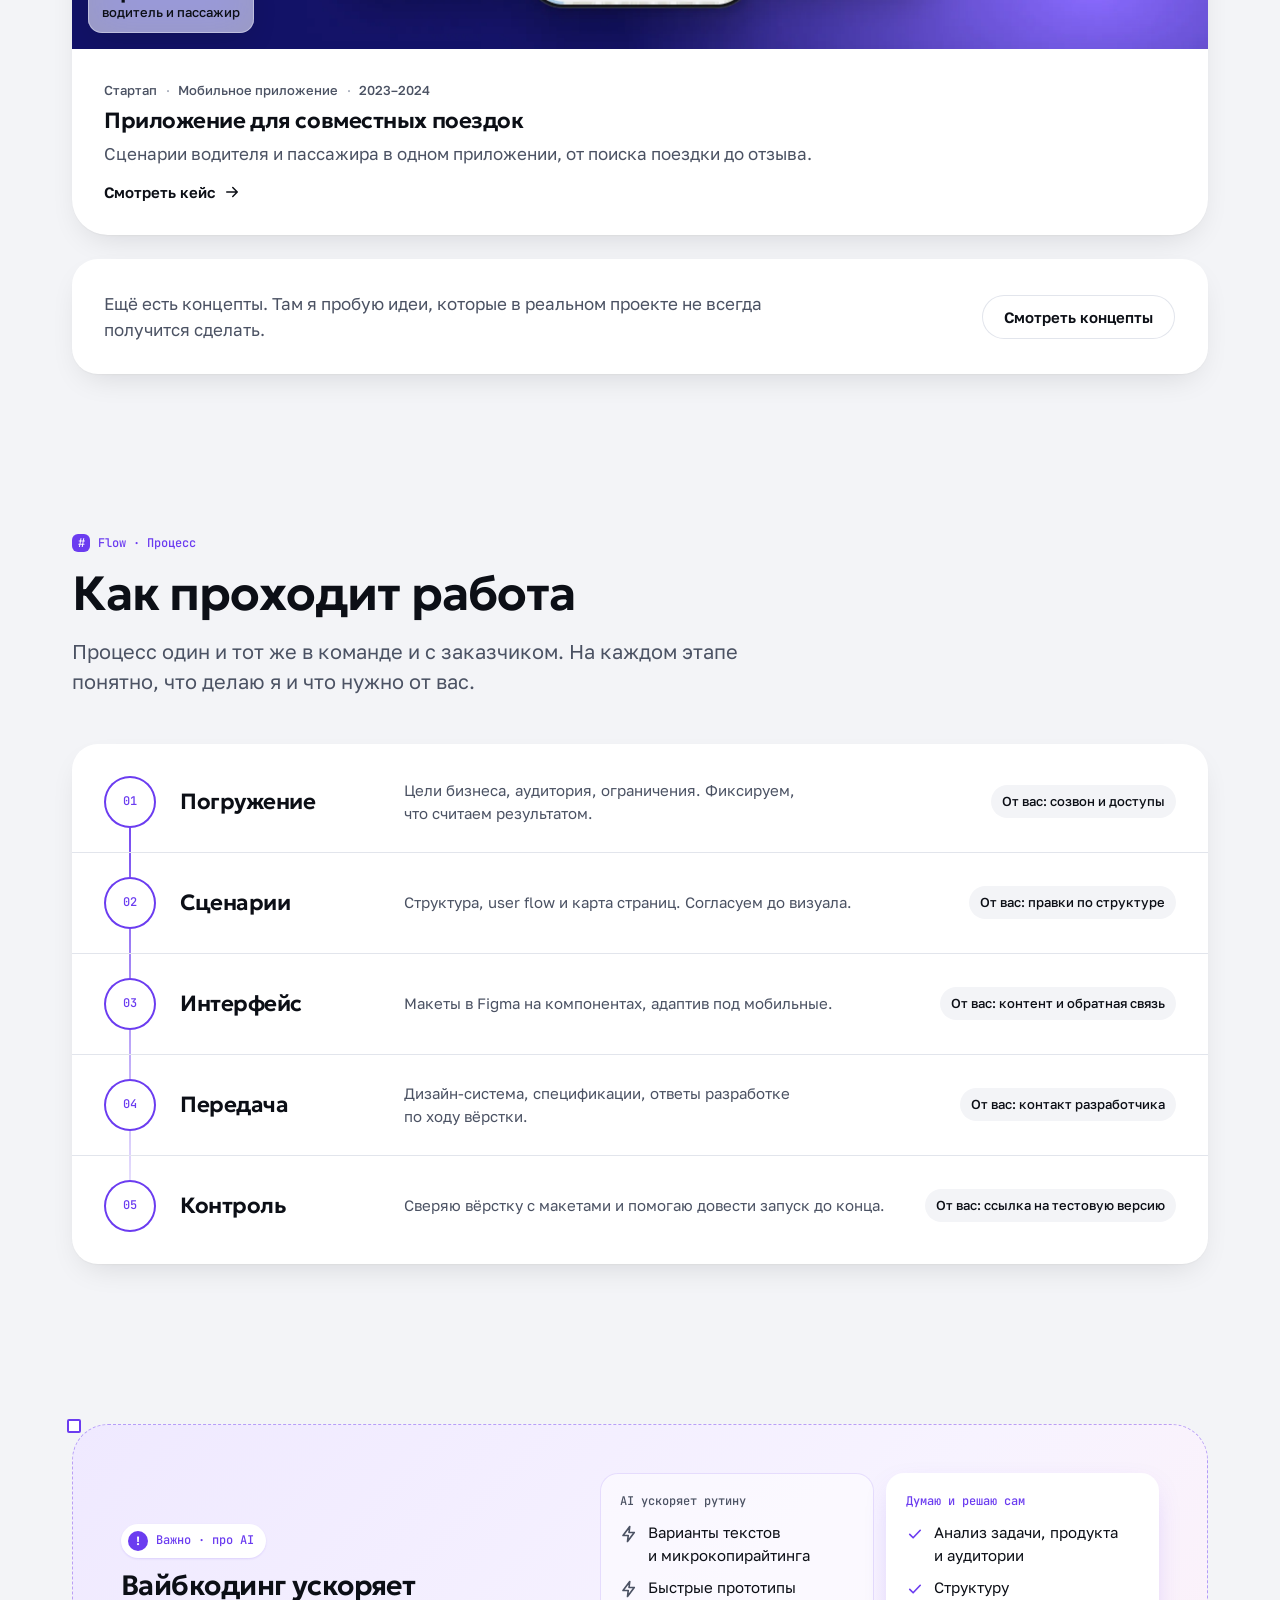
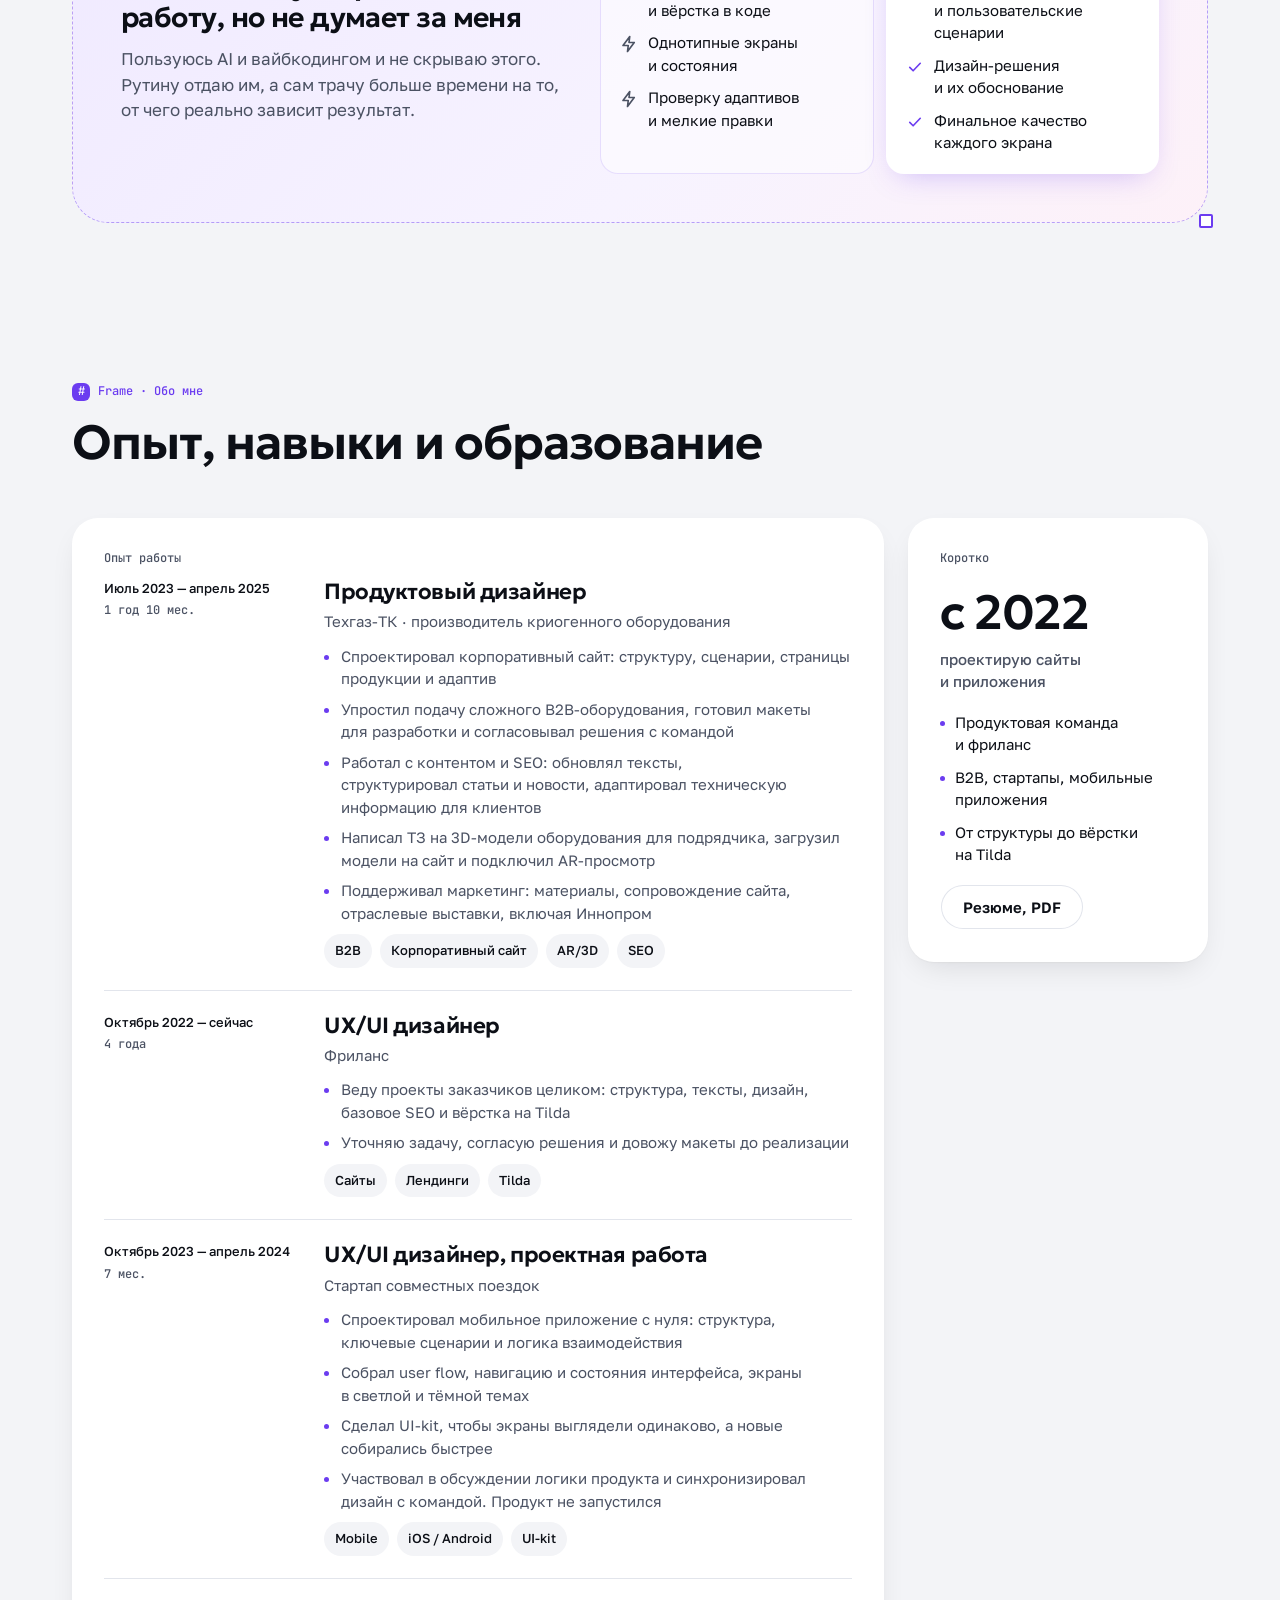
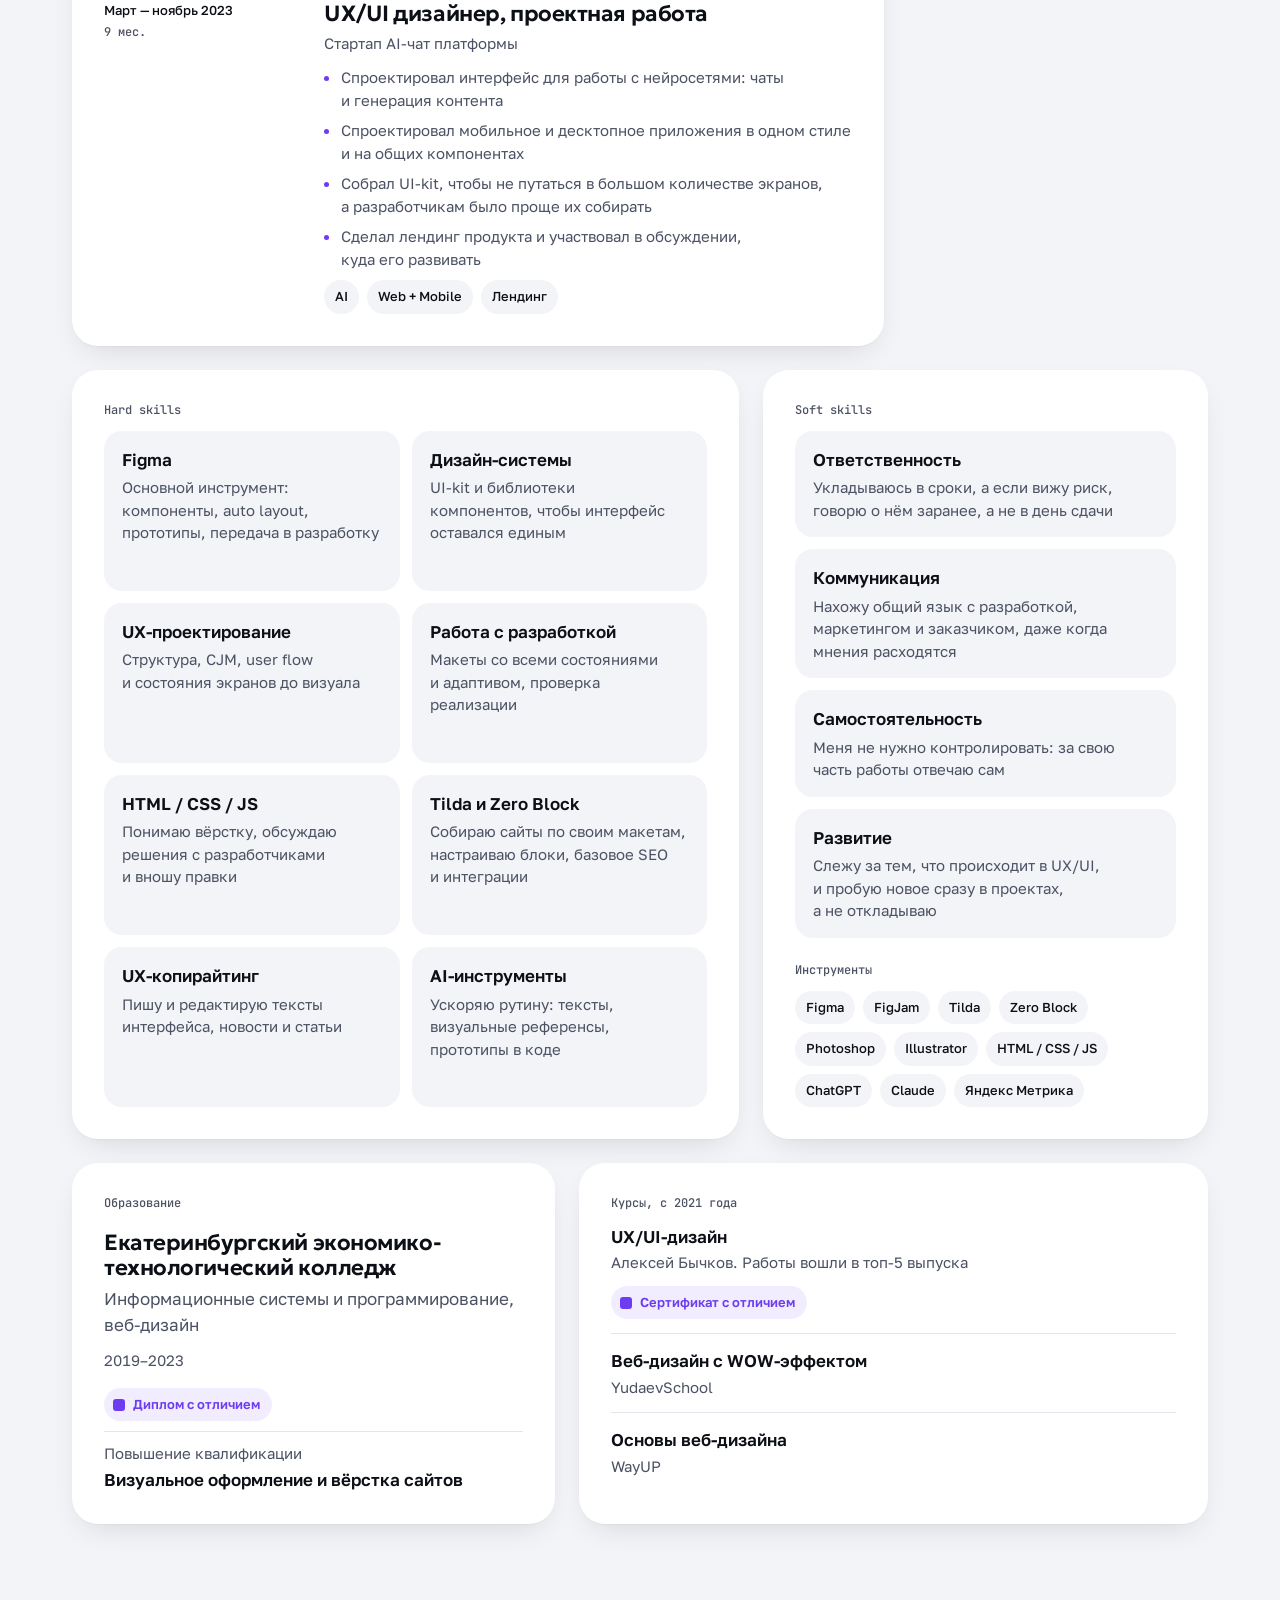
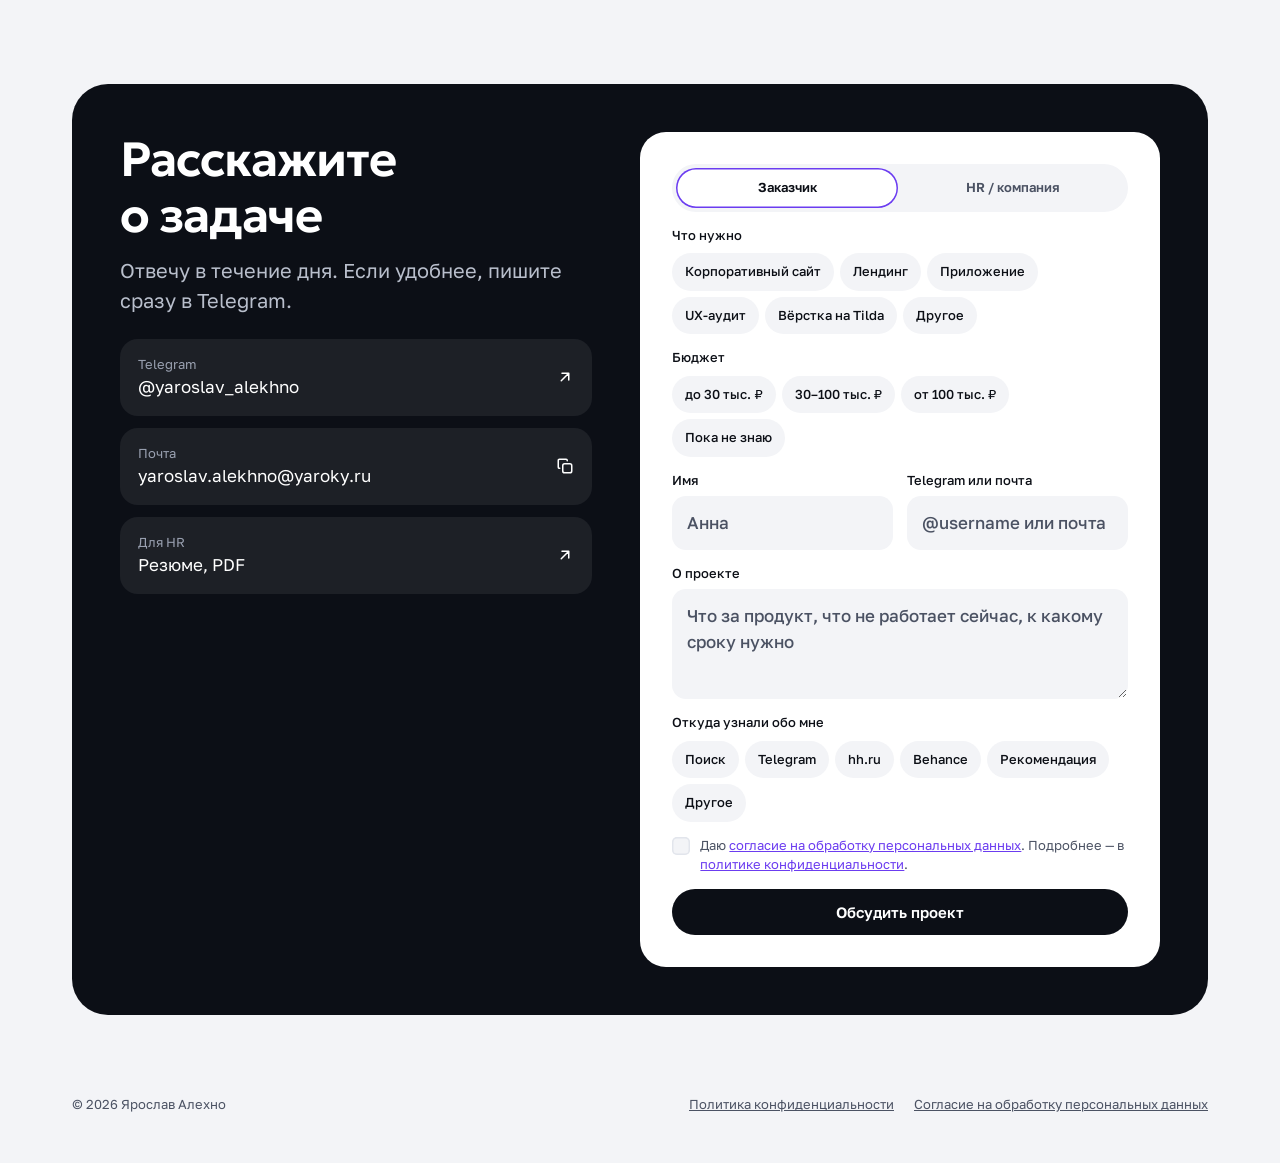
==== commit 3d682fb6: "Form: stop a little above the form when scrolling to an empty field When the first empty field is of" ====
--- a/index.html
+++ b/index.html
@@ -3780,13 +3780,16 @@
       msg.className = 'form-note err';
       msg.textContent = bad.length === 1 && bad[0].classList.contains('agree') ? 'Отметьте согласие на обработку персональных данных, без него я не смогу принять заявку.' : 'Заполните поля, отмеченные красным.';
       var first = bad[0].querySelector('[aria-invalid="true"]') || bad[0].querySelector('input,textarea');
-      /* прокручиваем, только если первое пустое поле не видно; форма, которая помещается на экран, встаёт целиком под меню */
+      /* прокручиваем, только если первое пустое поле не видно. Начало формы встаёт под меню с небольшим запасом сверху,
+         даже если низ формы уйдёт за экран: лучше так, чем обрезанный верх. Если с такого места поле не видно, докручиваем до него */
       var navH = 96,
         r = bad[0].getBoundingClientRect(),
-        f = form.getBoundingClientRect();
+        f = form.getBoundingClientRect(),
+        box = form.closest('.contact').getBoundingClientRect(),
+        shift = f.top - navH - Math.min(48, f.top - box.top);
       if (r.top < navH || r.bottom > innerHeight) {
-        if (f.height <= innerHeight - navH - 16) scrollTo({
-          top: scrollY + f.top - navH,
+        if (r.bottom - shift <= innerHeight) scrollTo({
+          top: scrollY + shift,
           behavior: 'smooth'
         });
         else bad[0].scrollIntoView({
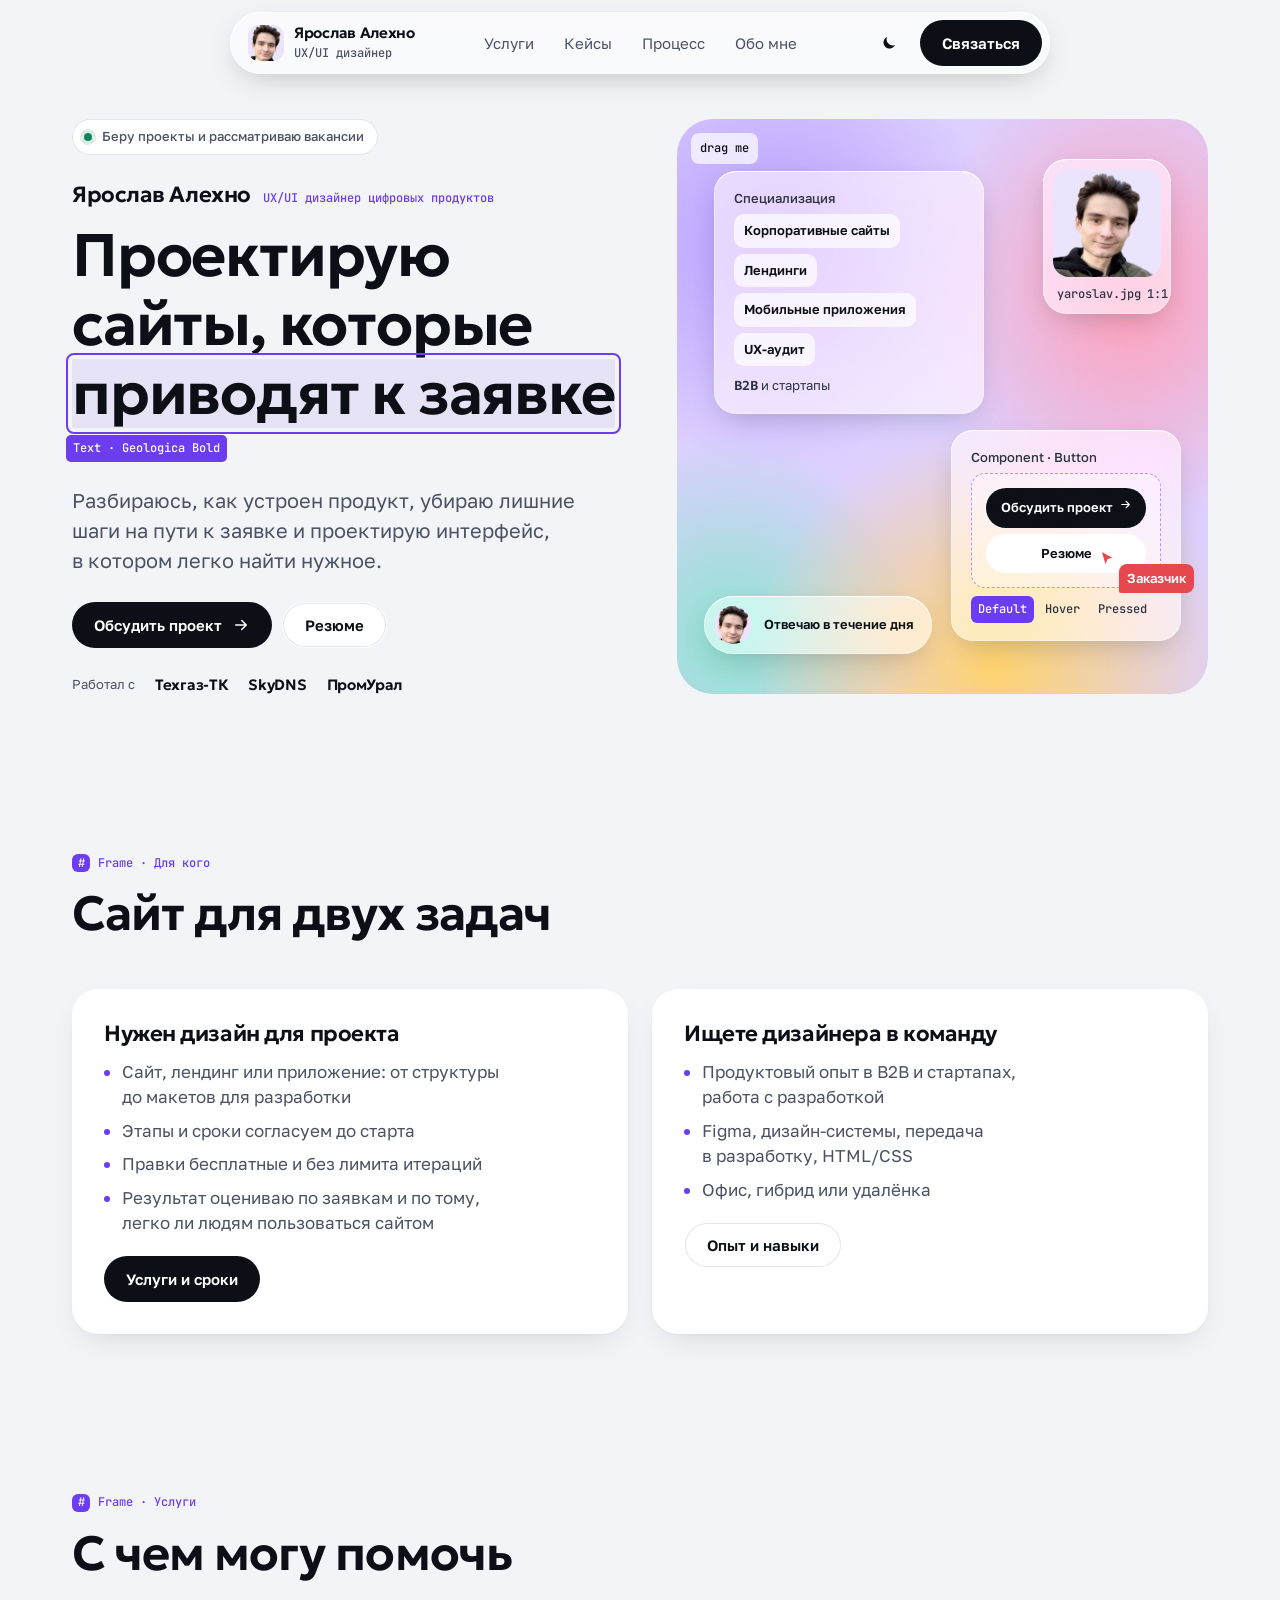
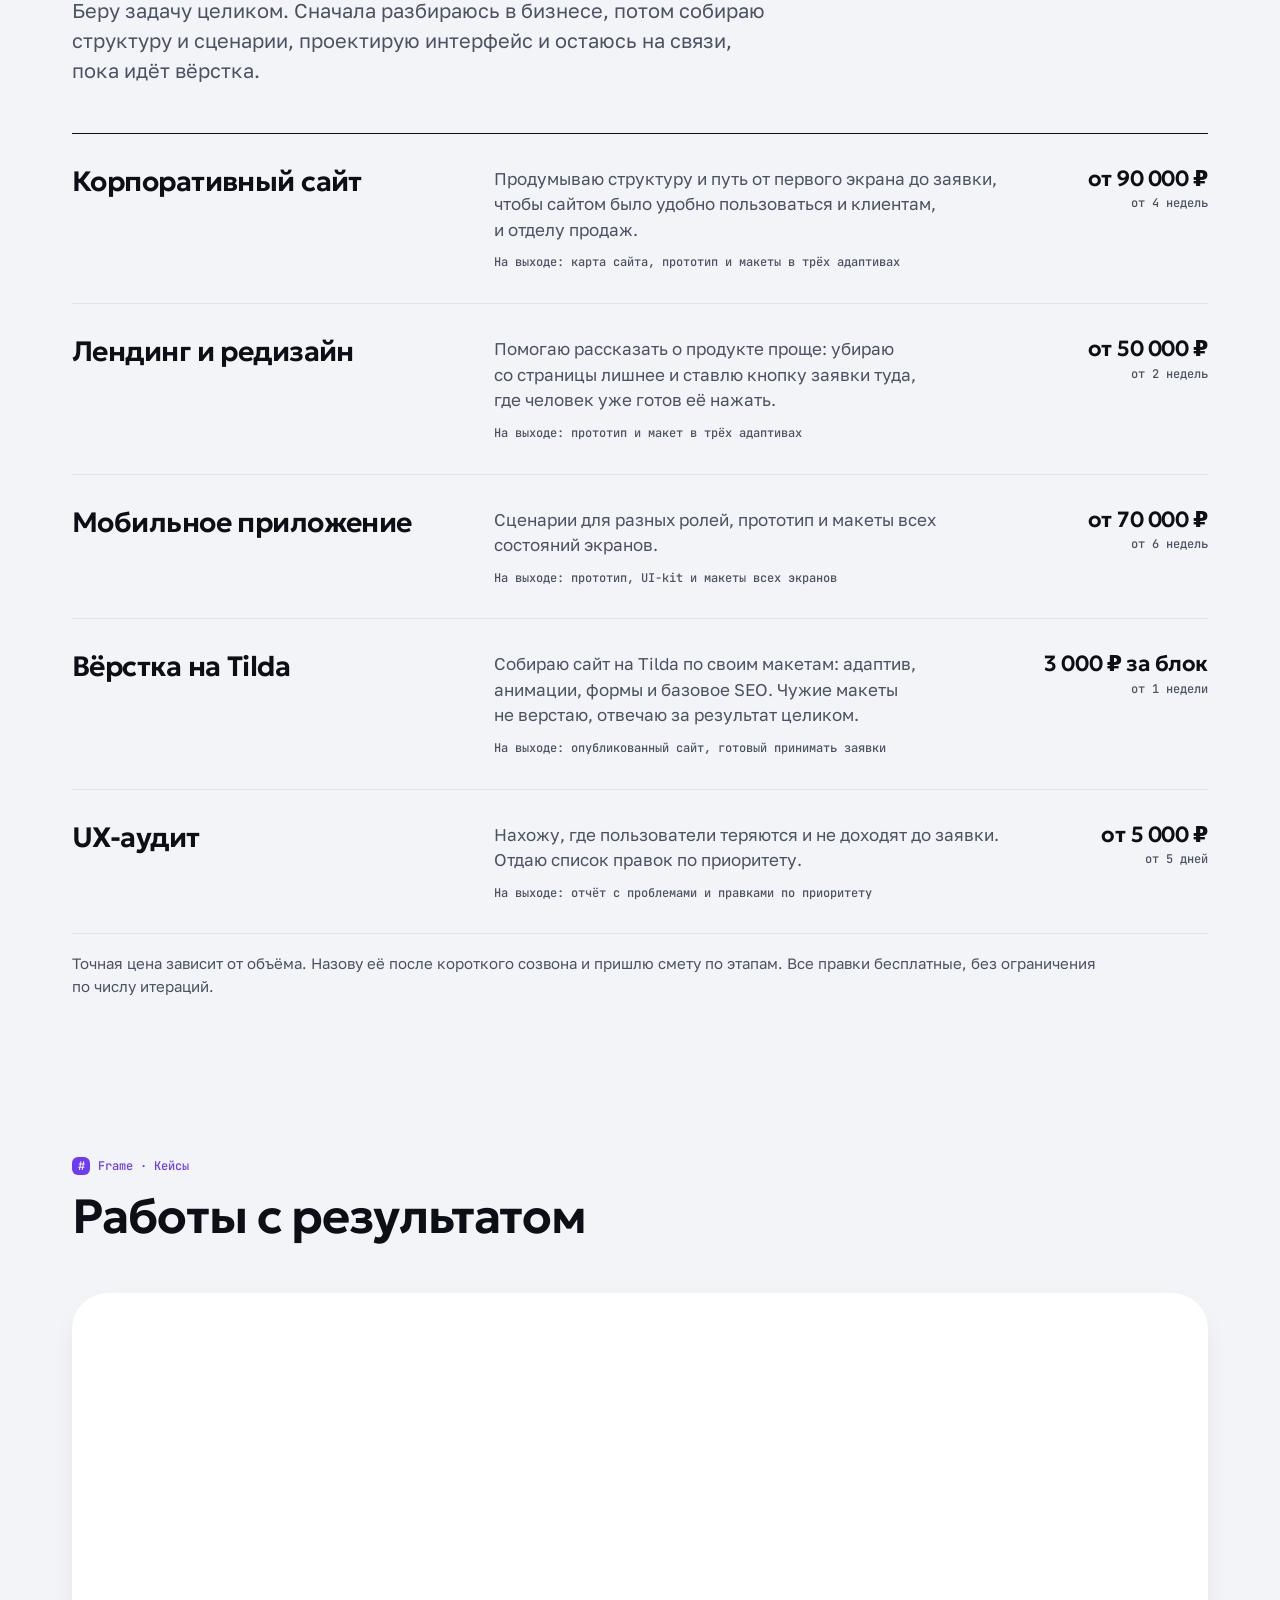
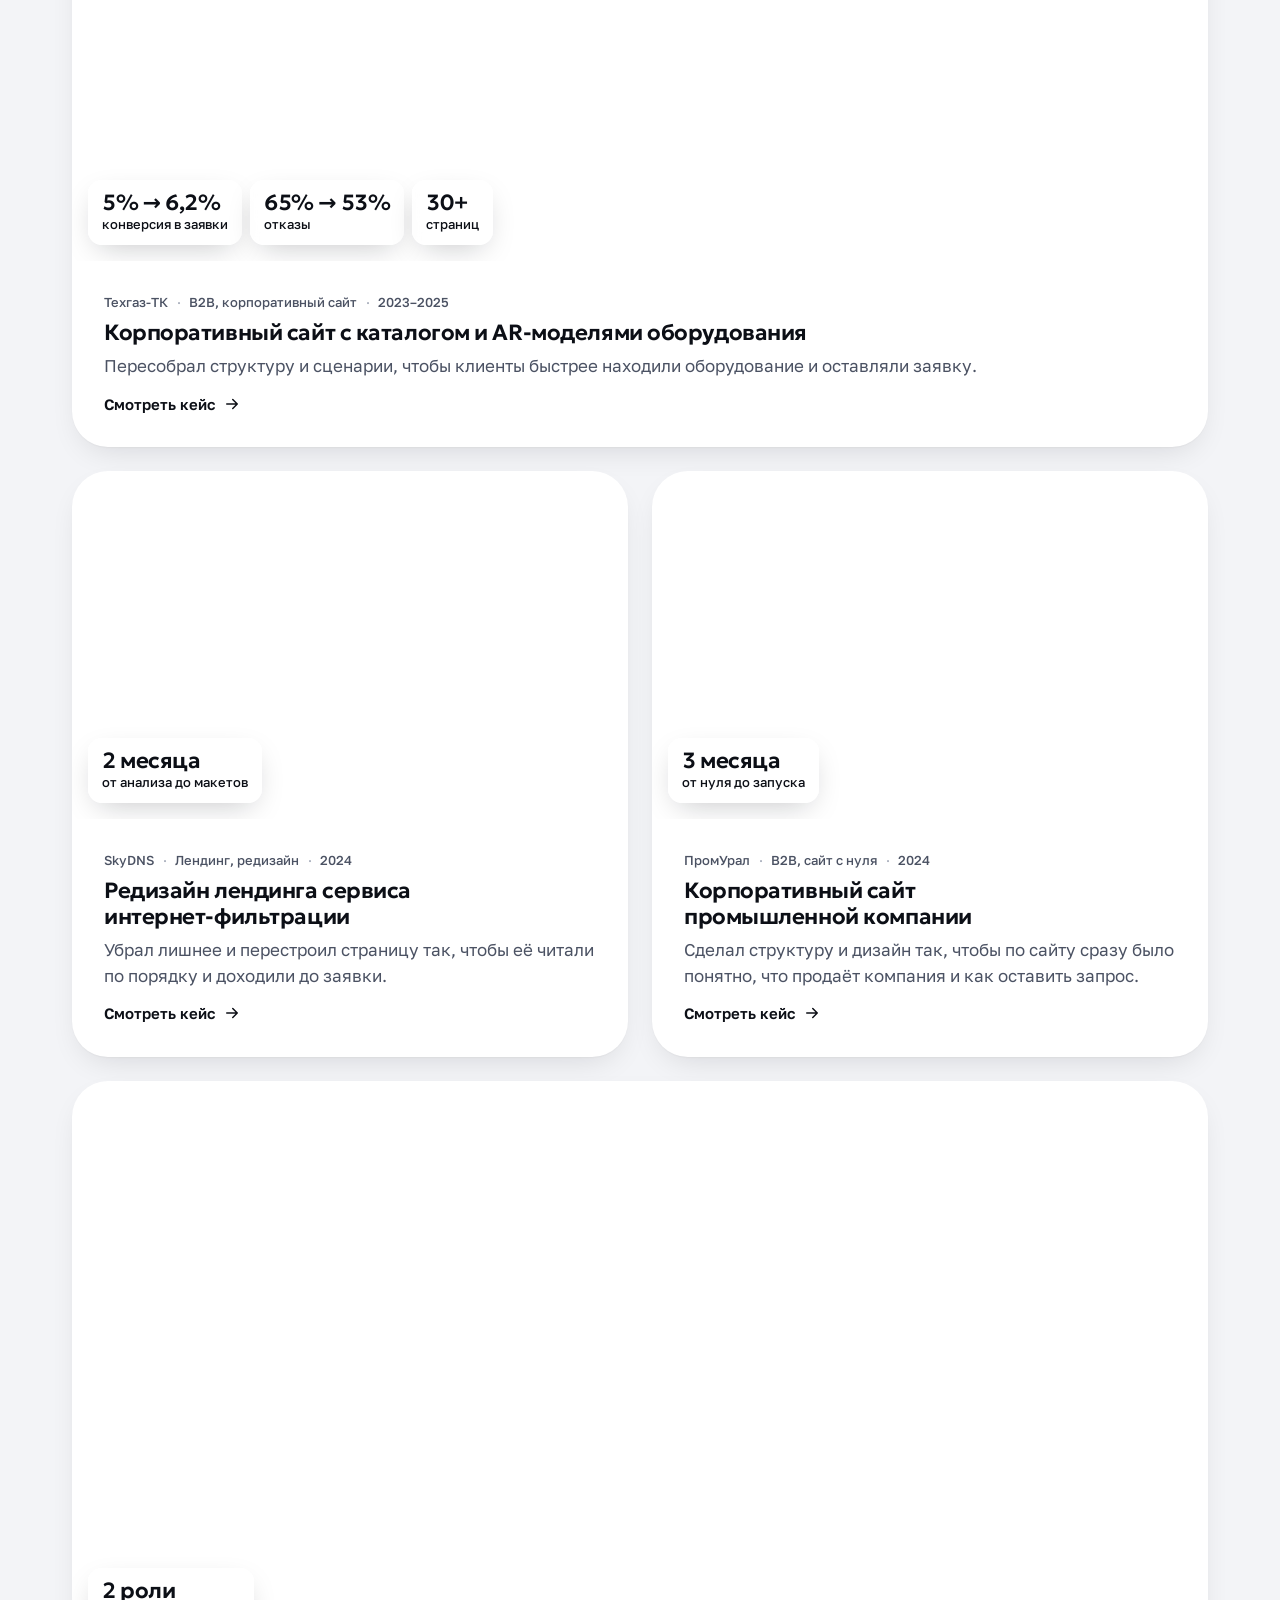
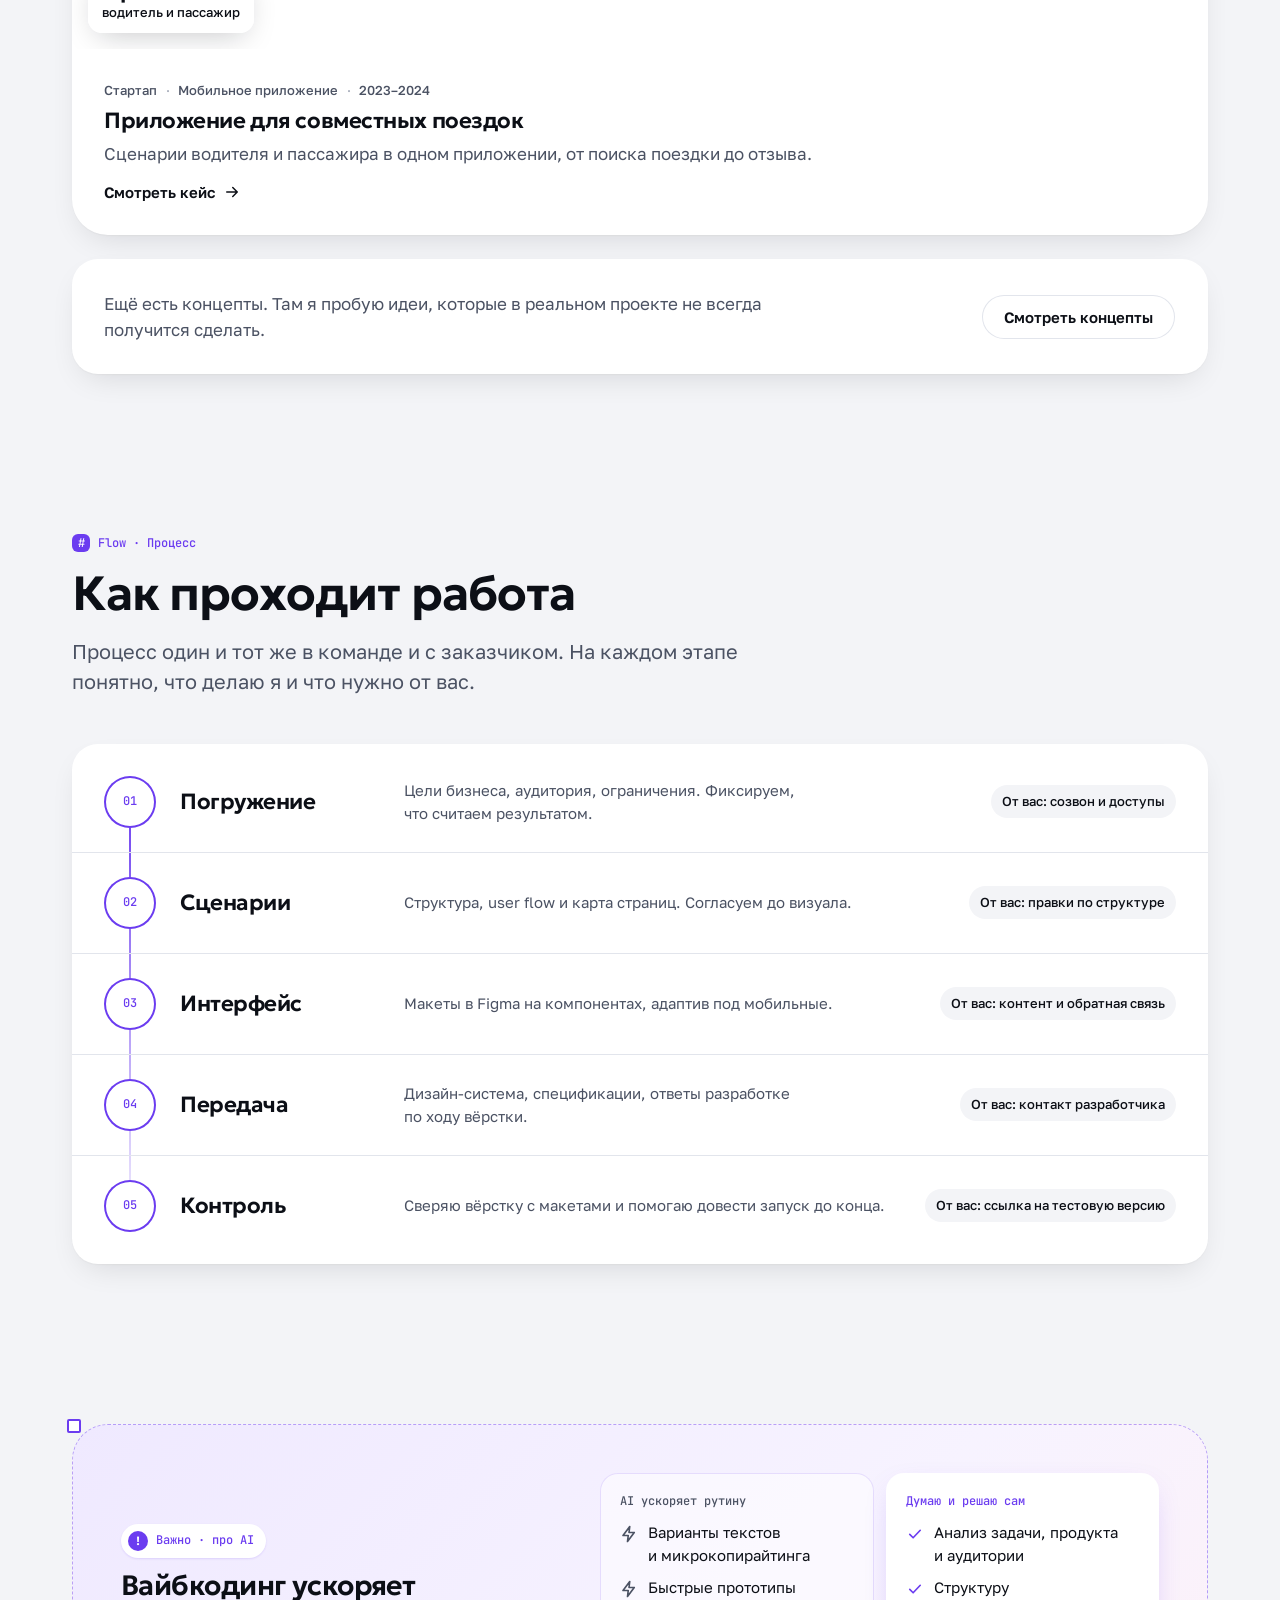
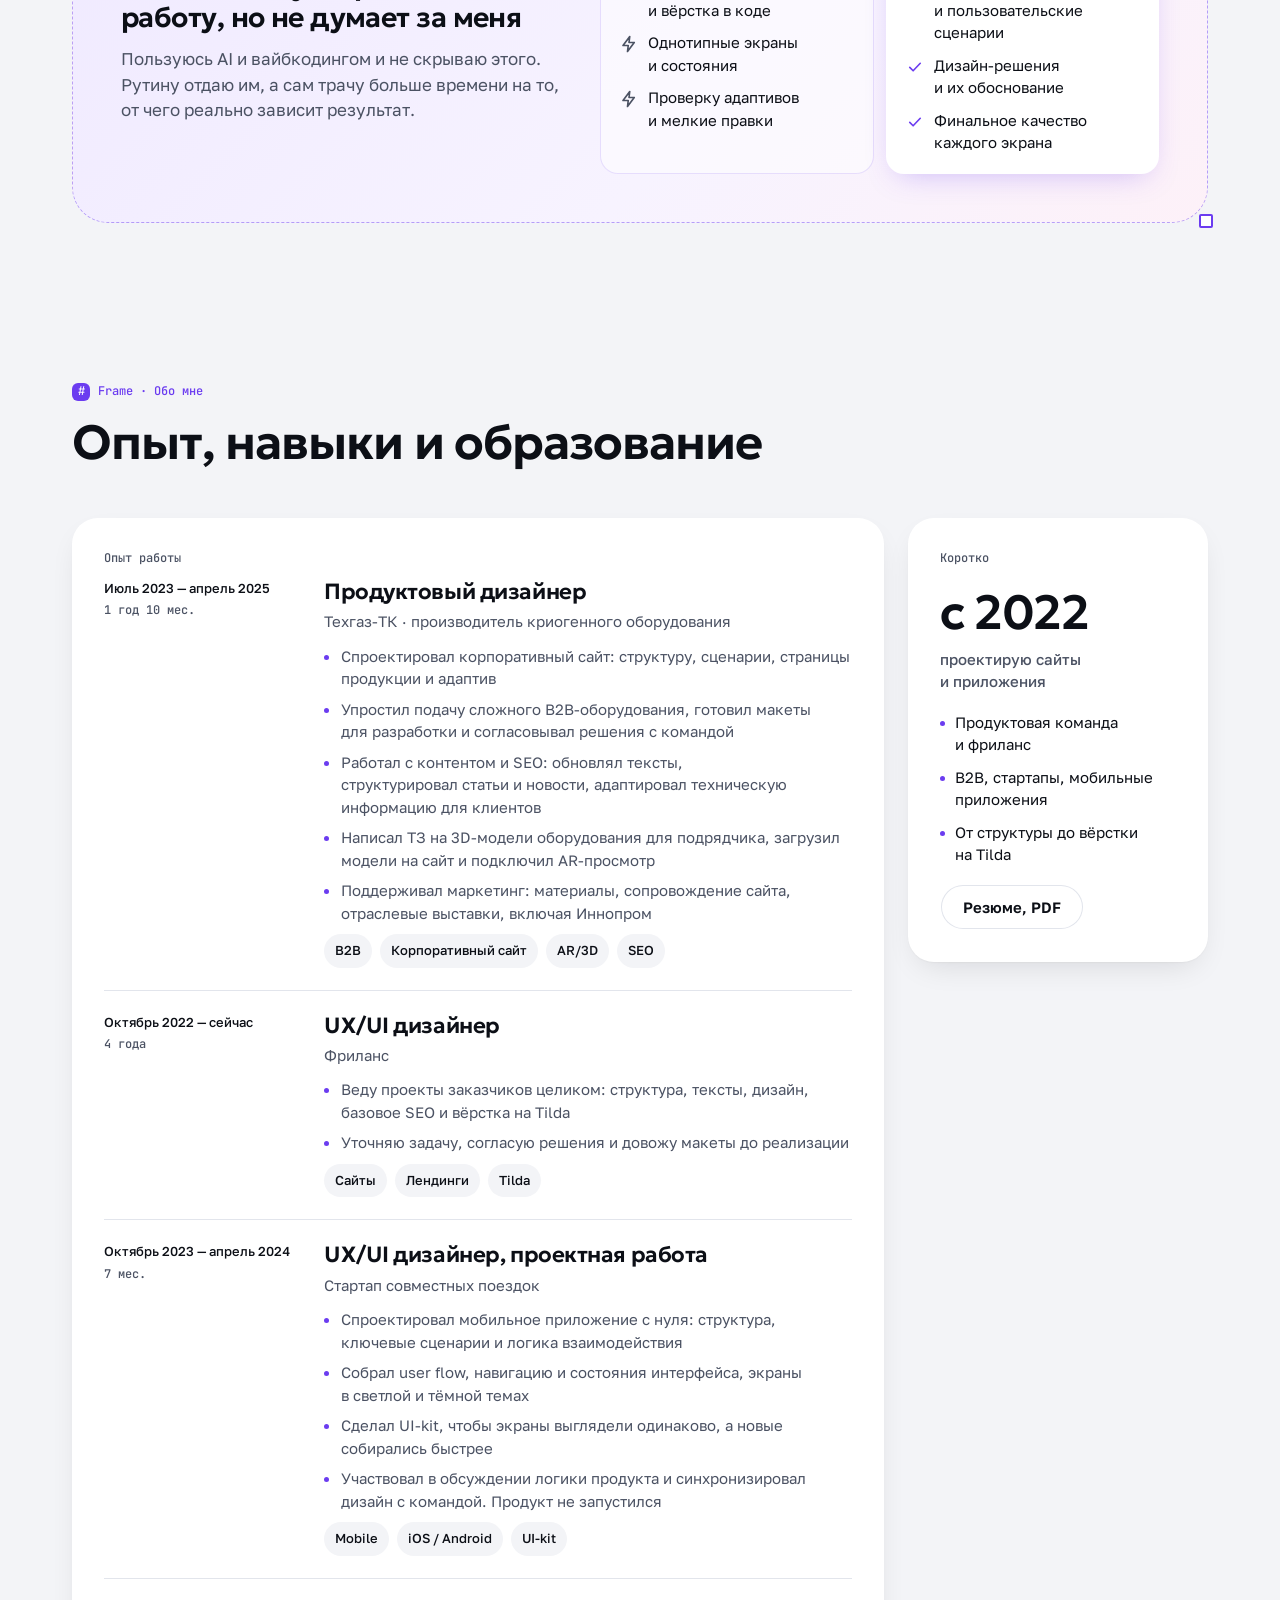
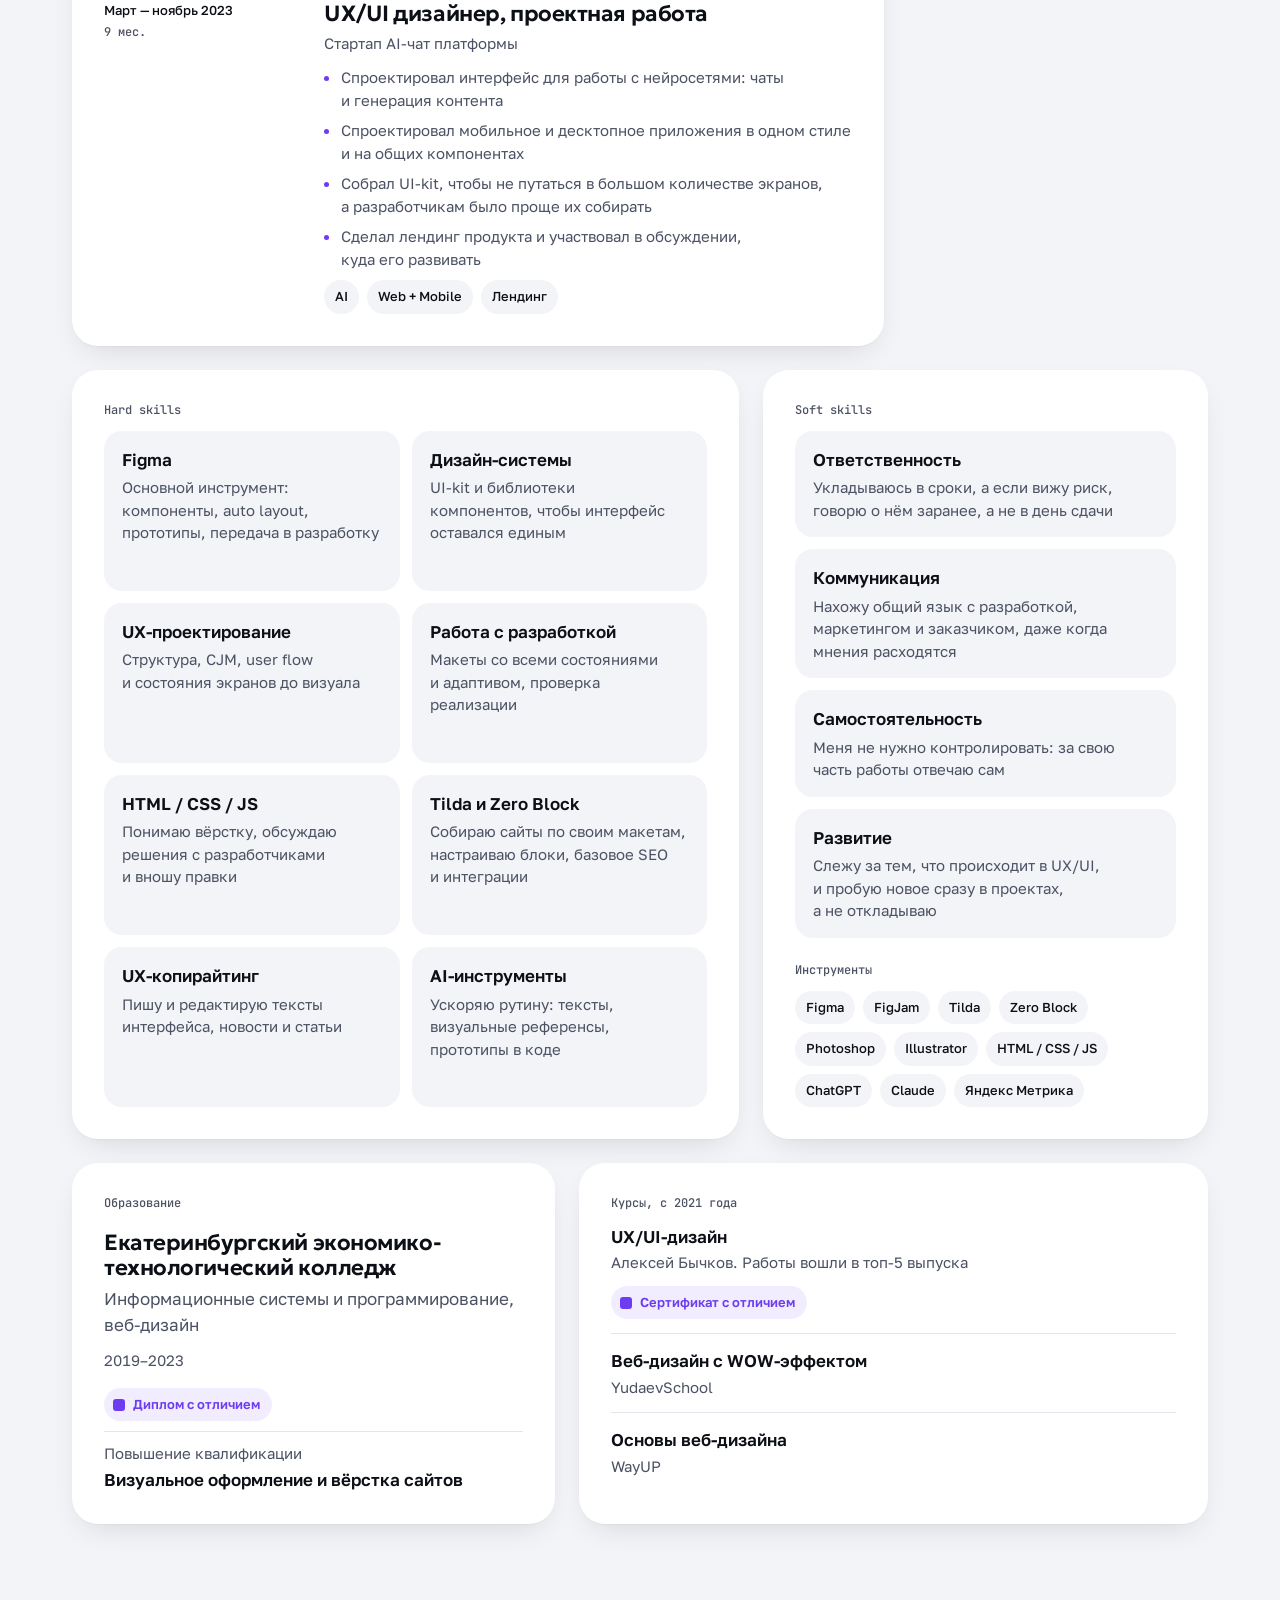
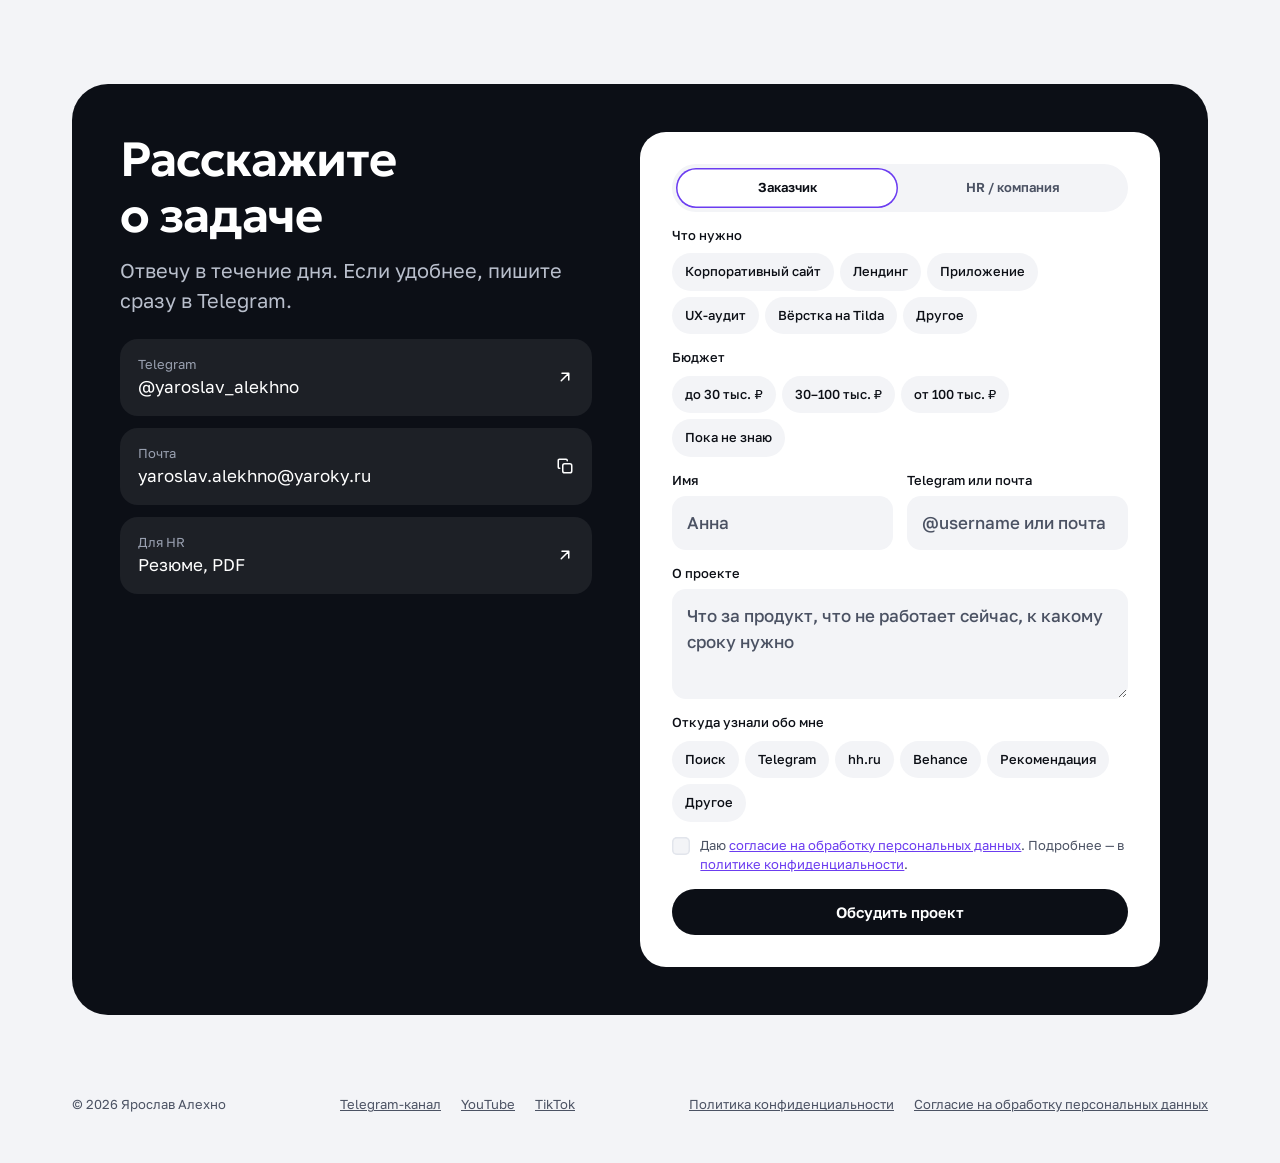
==== commit 8a5ea0fa: "Footer: links to Telegram channel, YouTube and TikTok Text links in the footer of every page (no log" ====
--- a/index.html
+++ b/index.html
@@ -57,7 +57,10 @@
       "image": "https://yaroslavalekhno.ru/img/me/yaroslav.webp",
       "email": "mailto:yaroslav.alekhno@yaroky.ru",
       "sameAs": [
-        "https://t.me/yaroslav_alekhno"
+        "https://t.me/yaroslav_alekhno",
+        "https://t.me/YarokyChannel",
+        "https://www.youtube.com/@yaroslav.alekhno",
+        "https://www.tiktok.com/@yaroslav.alekhno"
       ],
       "knowsAbout": [
         "UX/UI дизайн",
@@ -3574,6 +3577,7 @@
 <!-- ══════════ Подвал ══════════ -->
 <footer class="wrap">
   <span>© 2026 Ярослав Алехно</span>
+  <nav class="f-links" aria-label="Соцсети"><a href="https://t.me/YarokyChannel" target="_blank" rel="me noopener">Telegram-канал</a><a href="https://www.youtube.com/@yaroslav.alekhno" target="_blank" rel="me noopener">YouTube</a><a href="https://www.tiktok.com/@yaroslav.alekhno" target="_blank" rel="me noopener">TikTok</a></nav>
   <span class="f-links"><a href="/privacy">Политика конфиденциальности</a><a href="/consent">Согласие на обработку персональных данных</a></span>
 </footer>
 
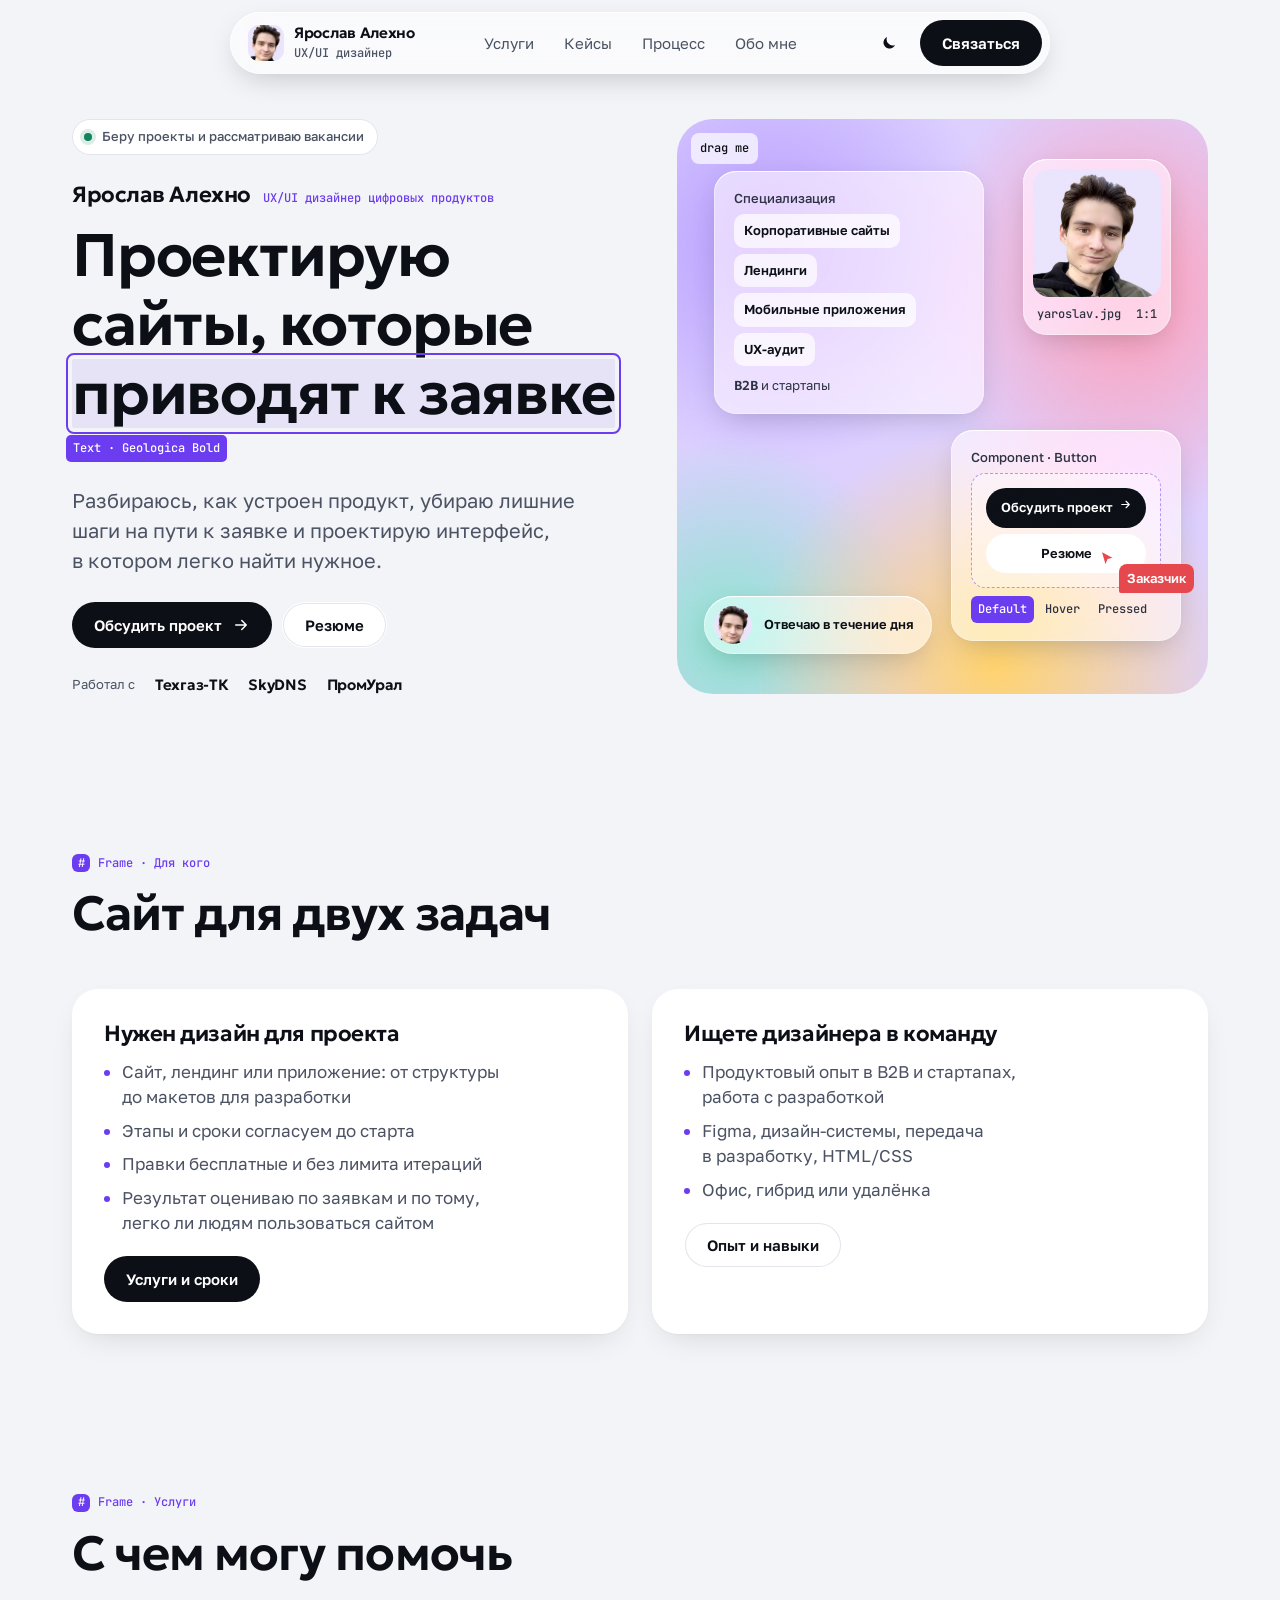
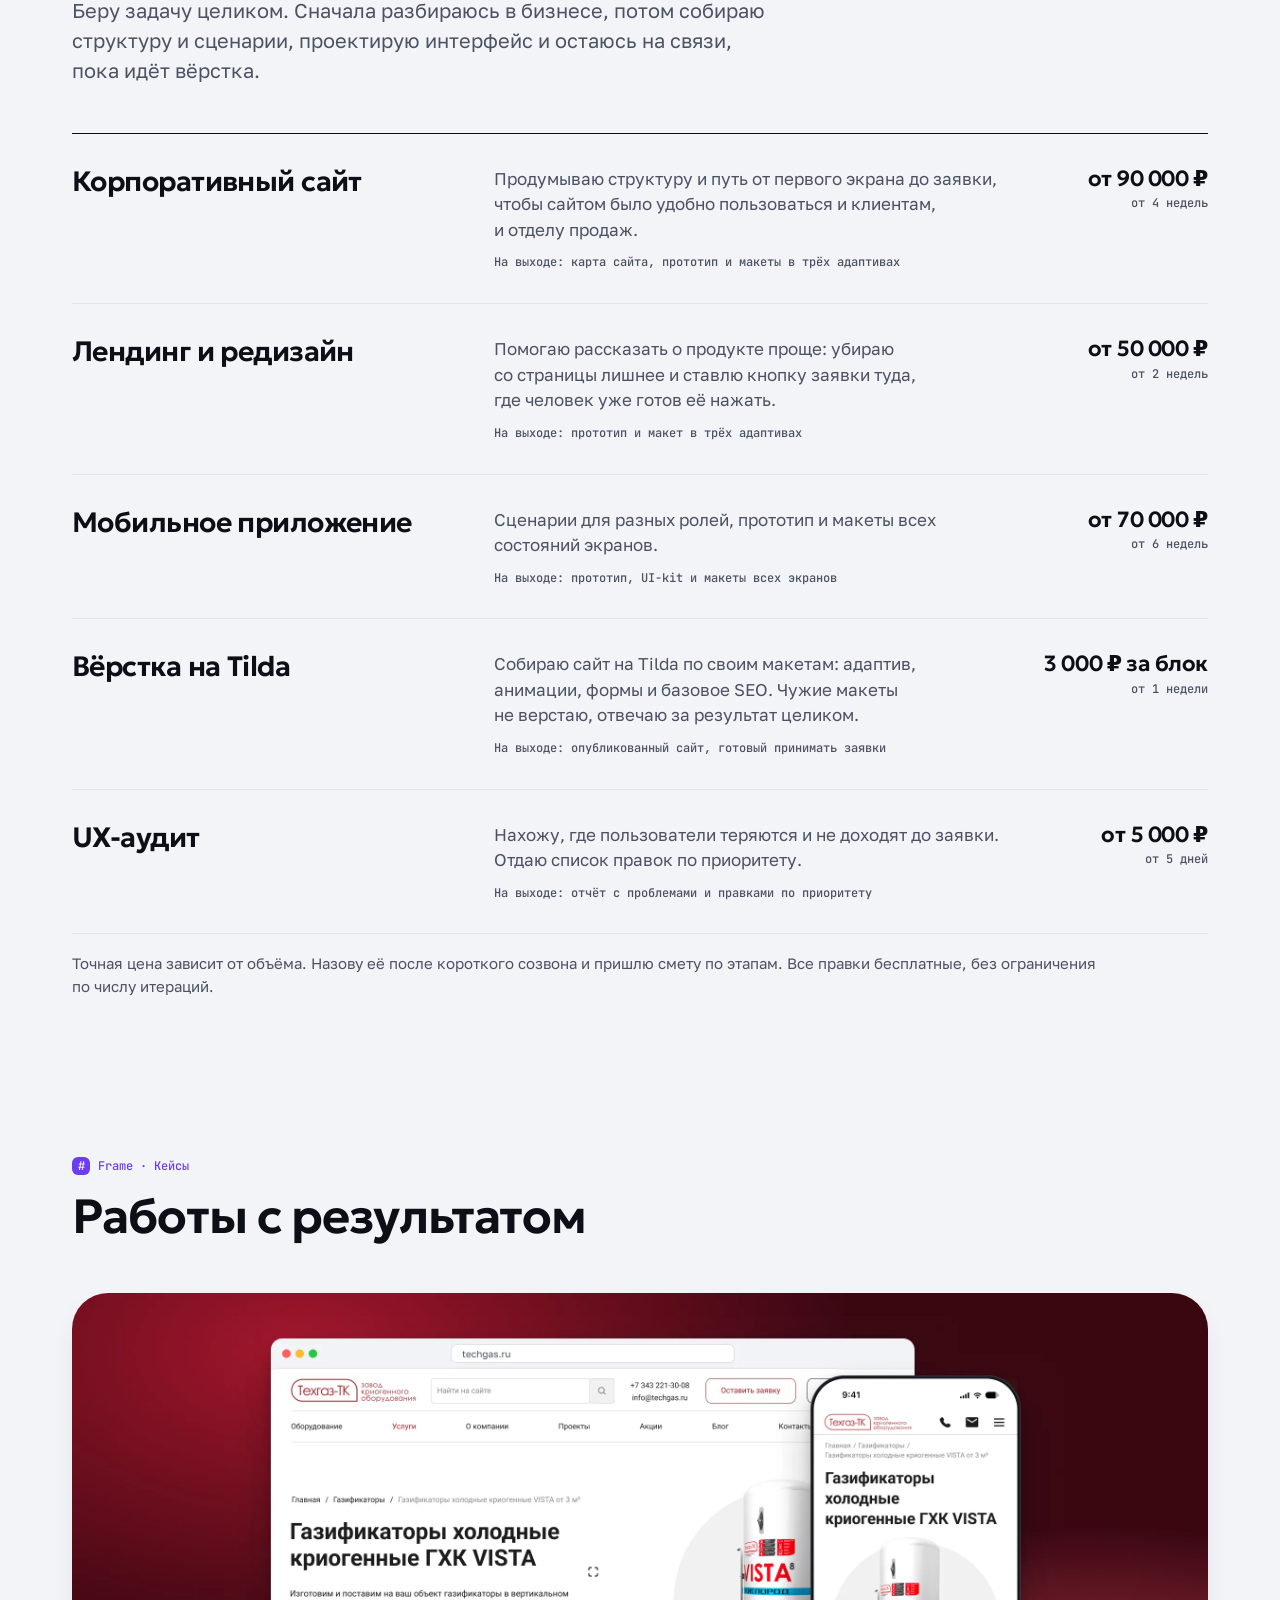
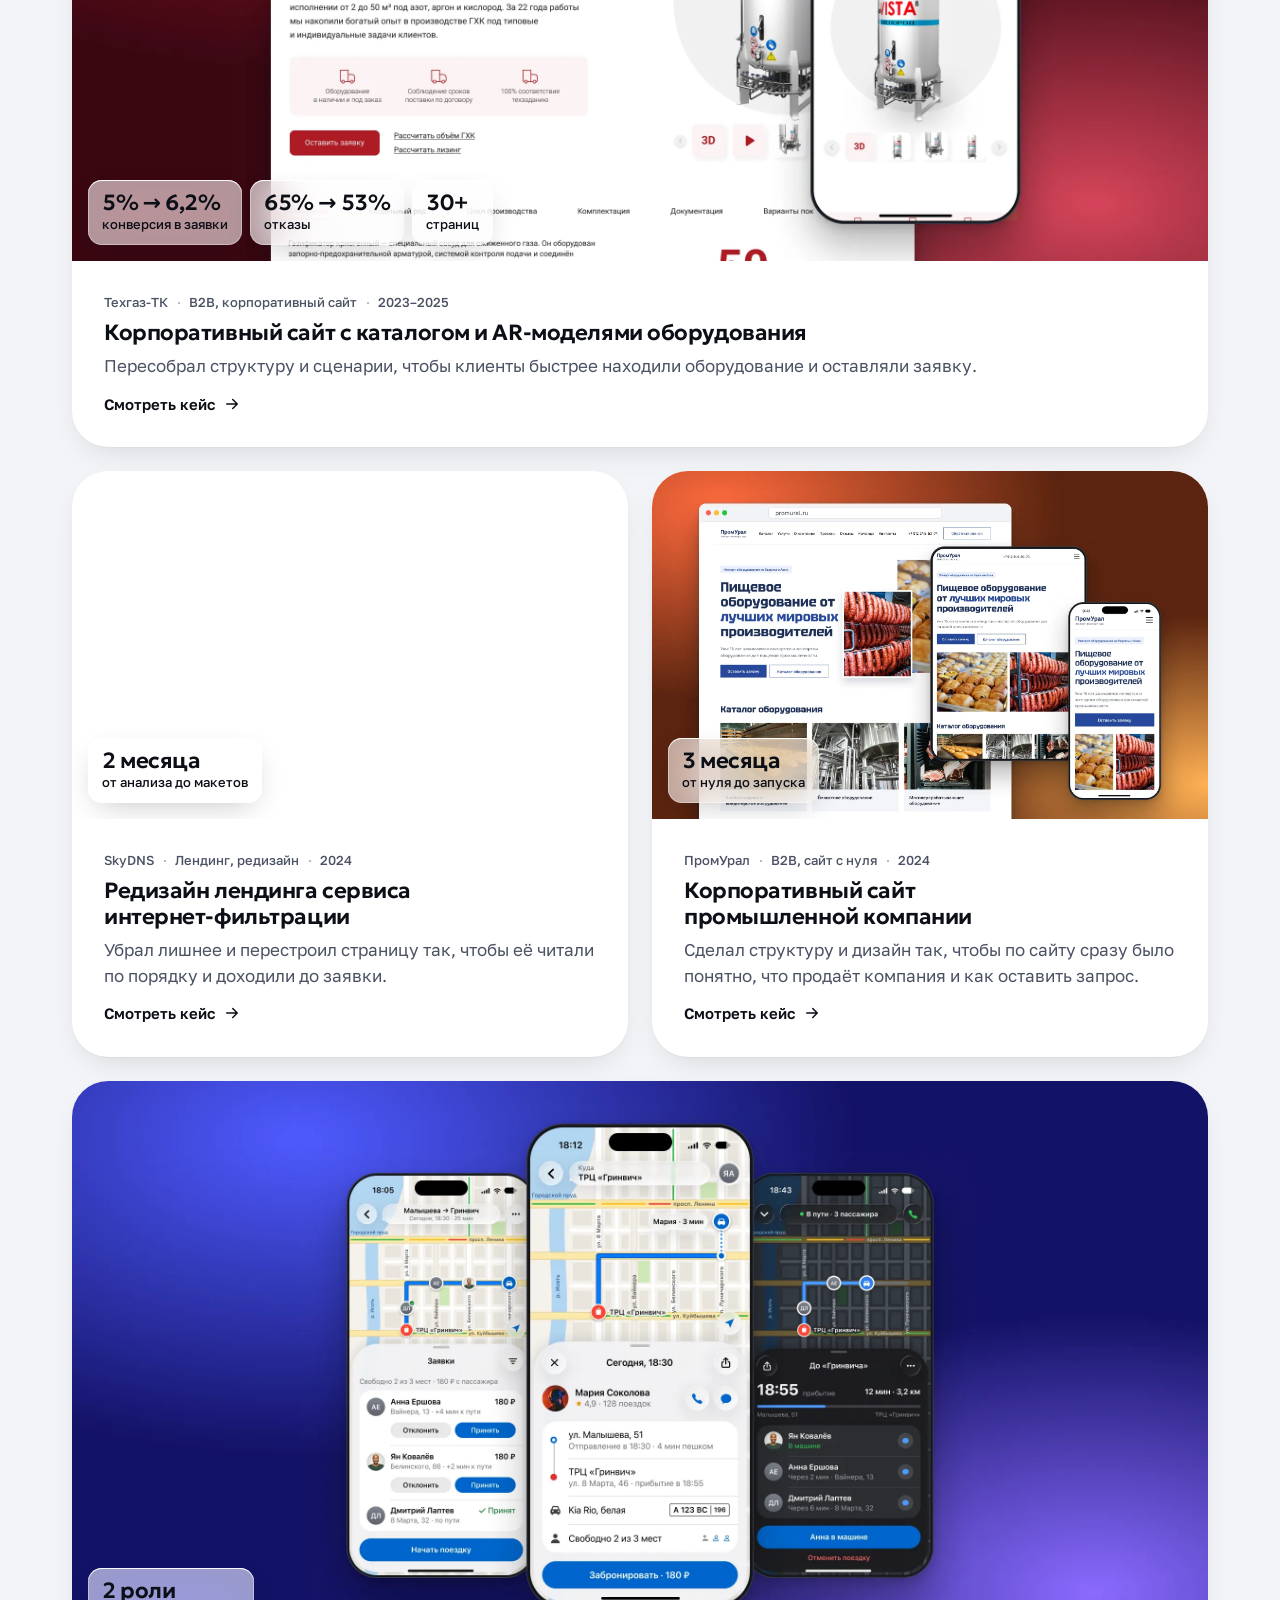
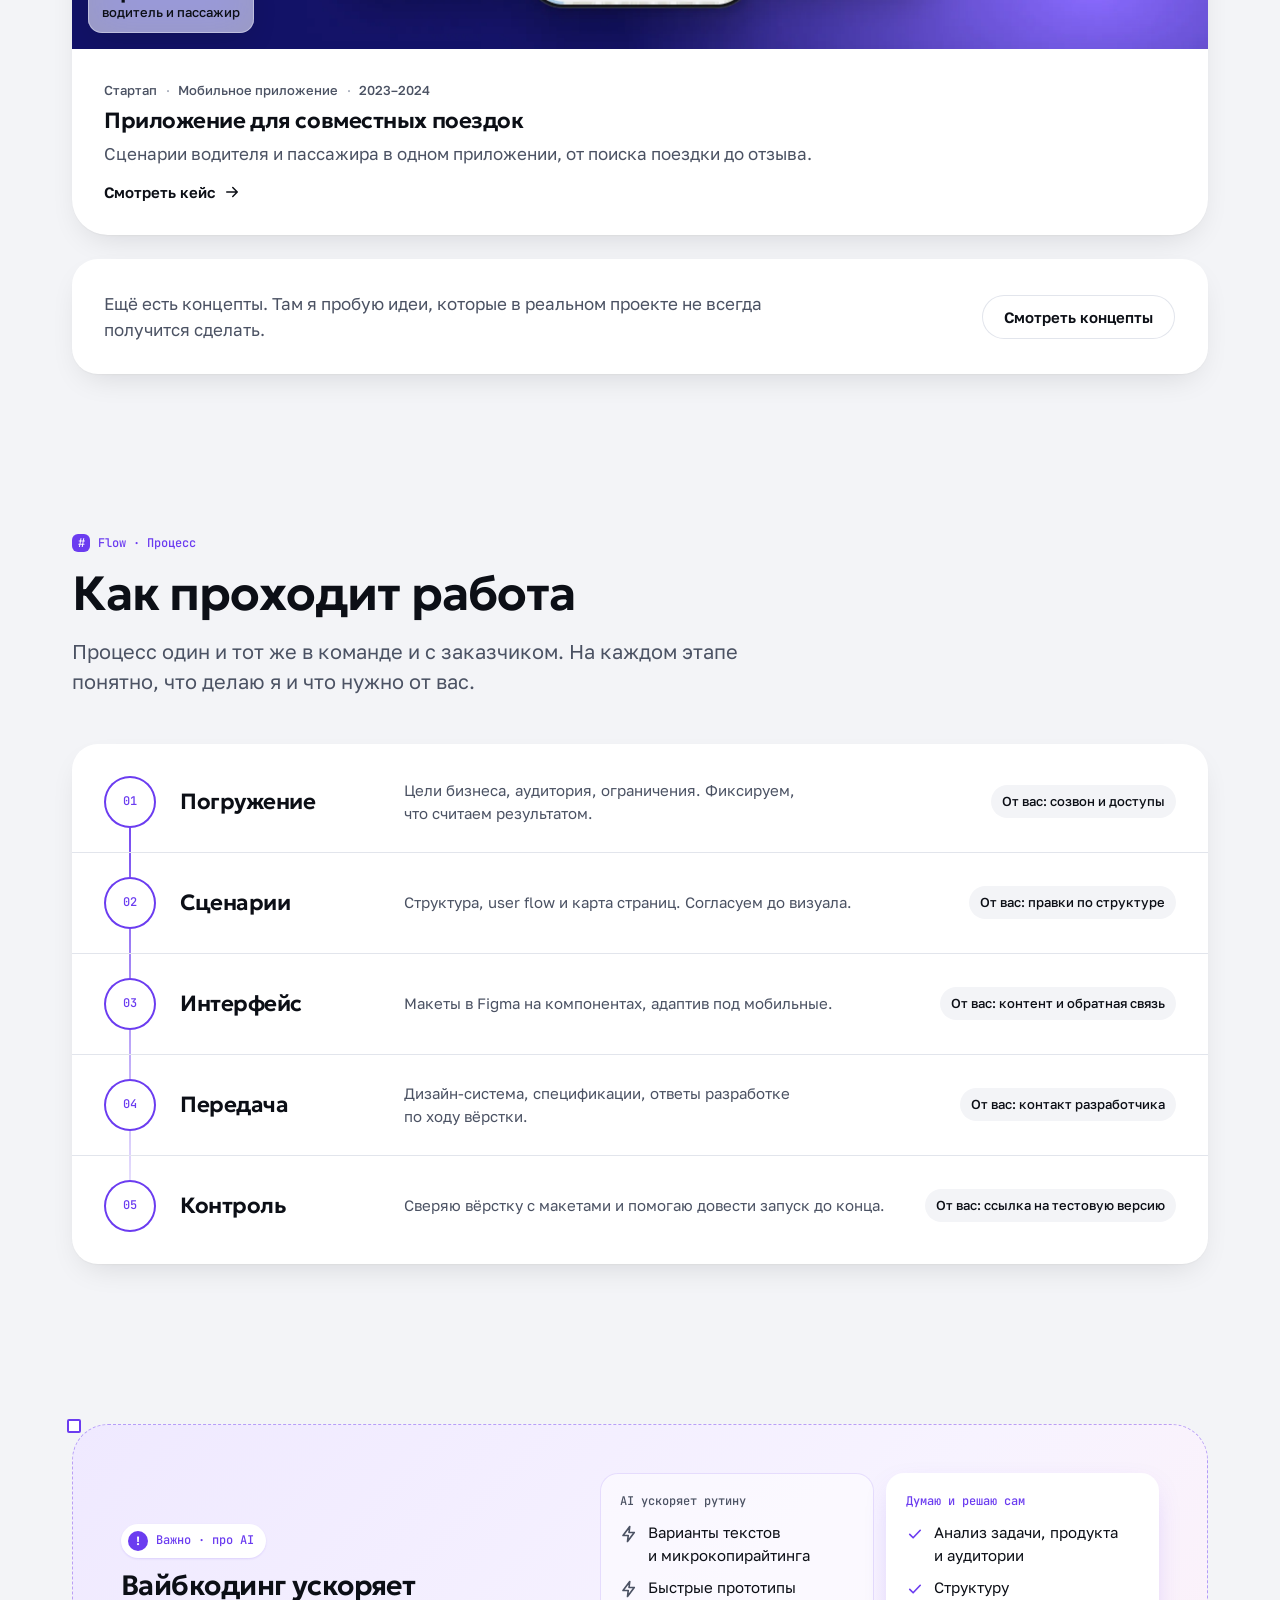
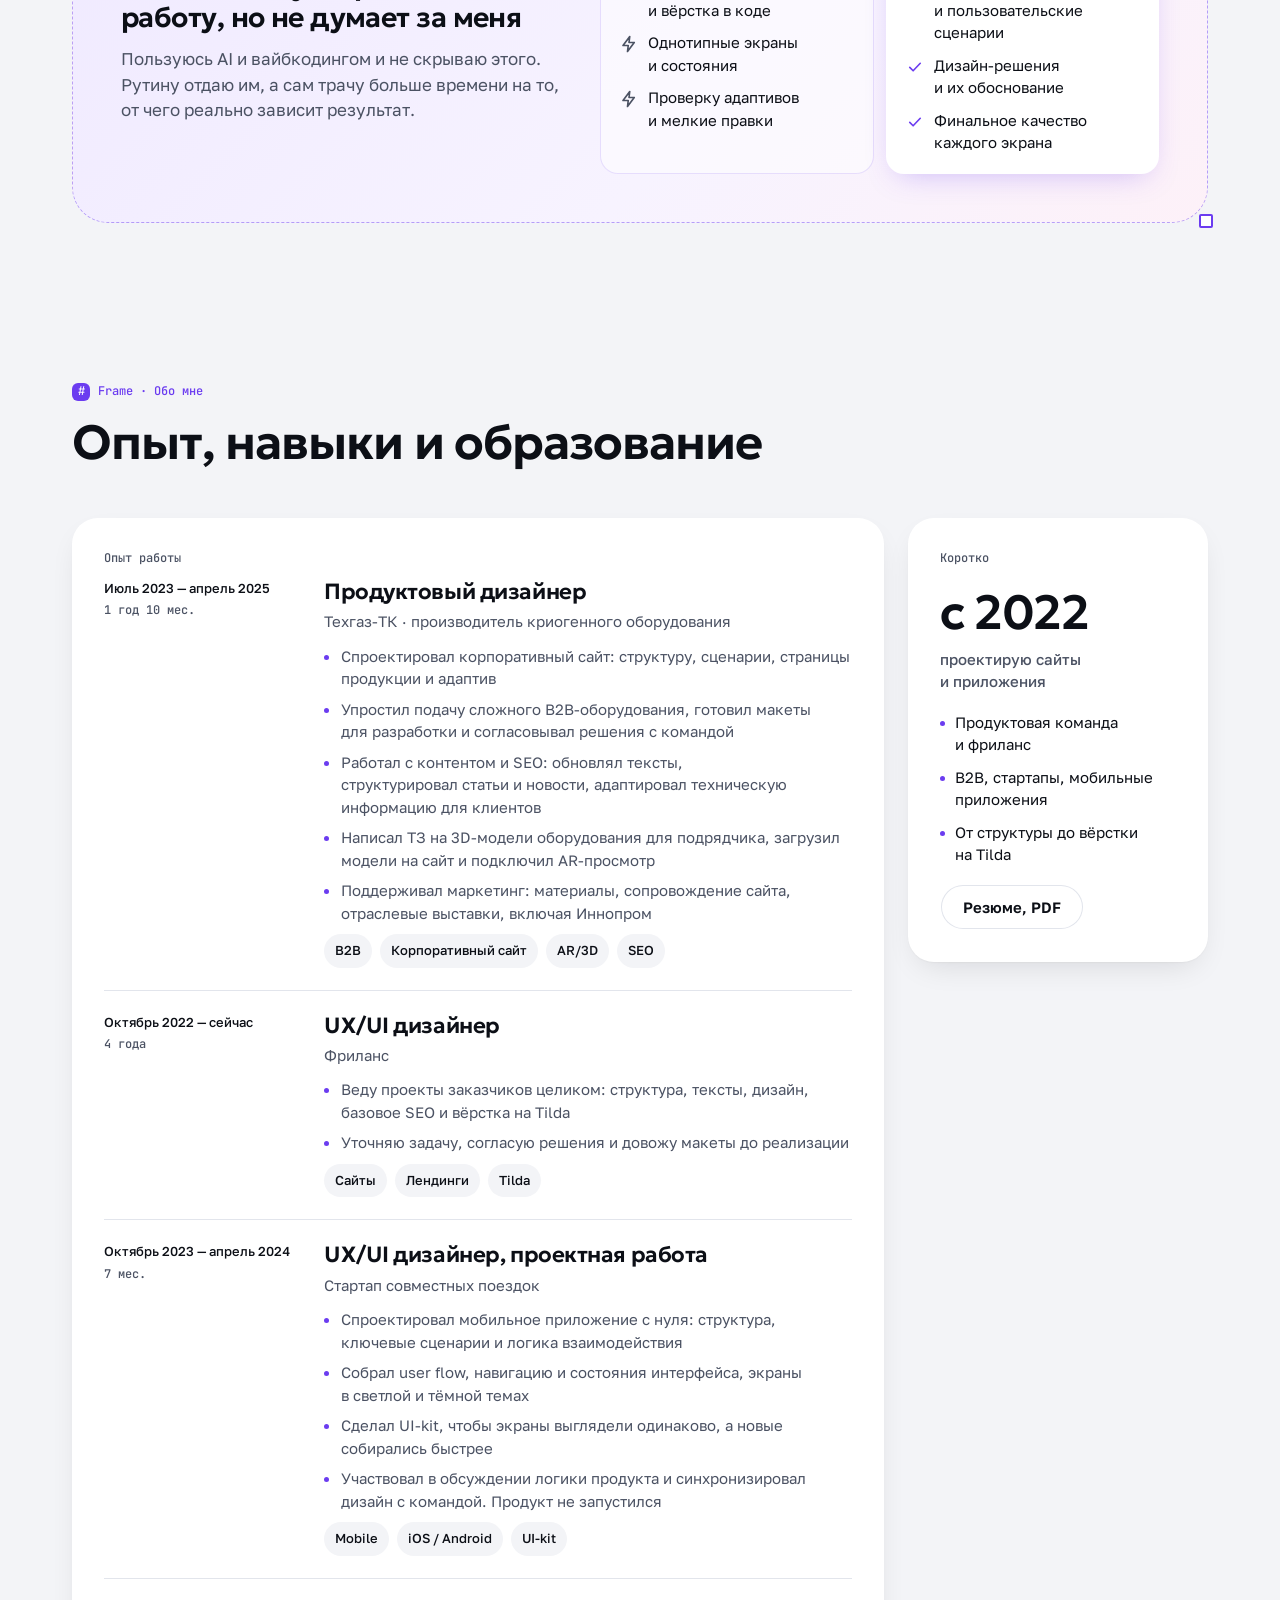
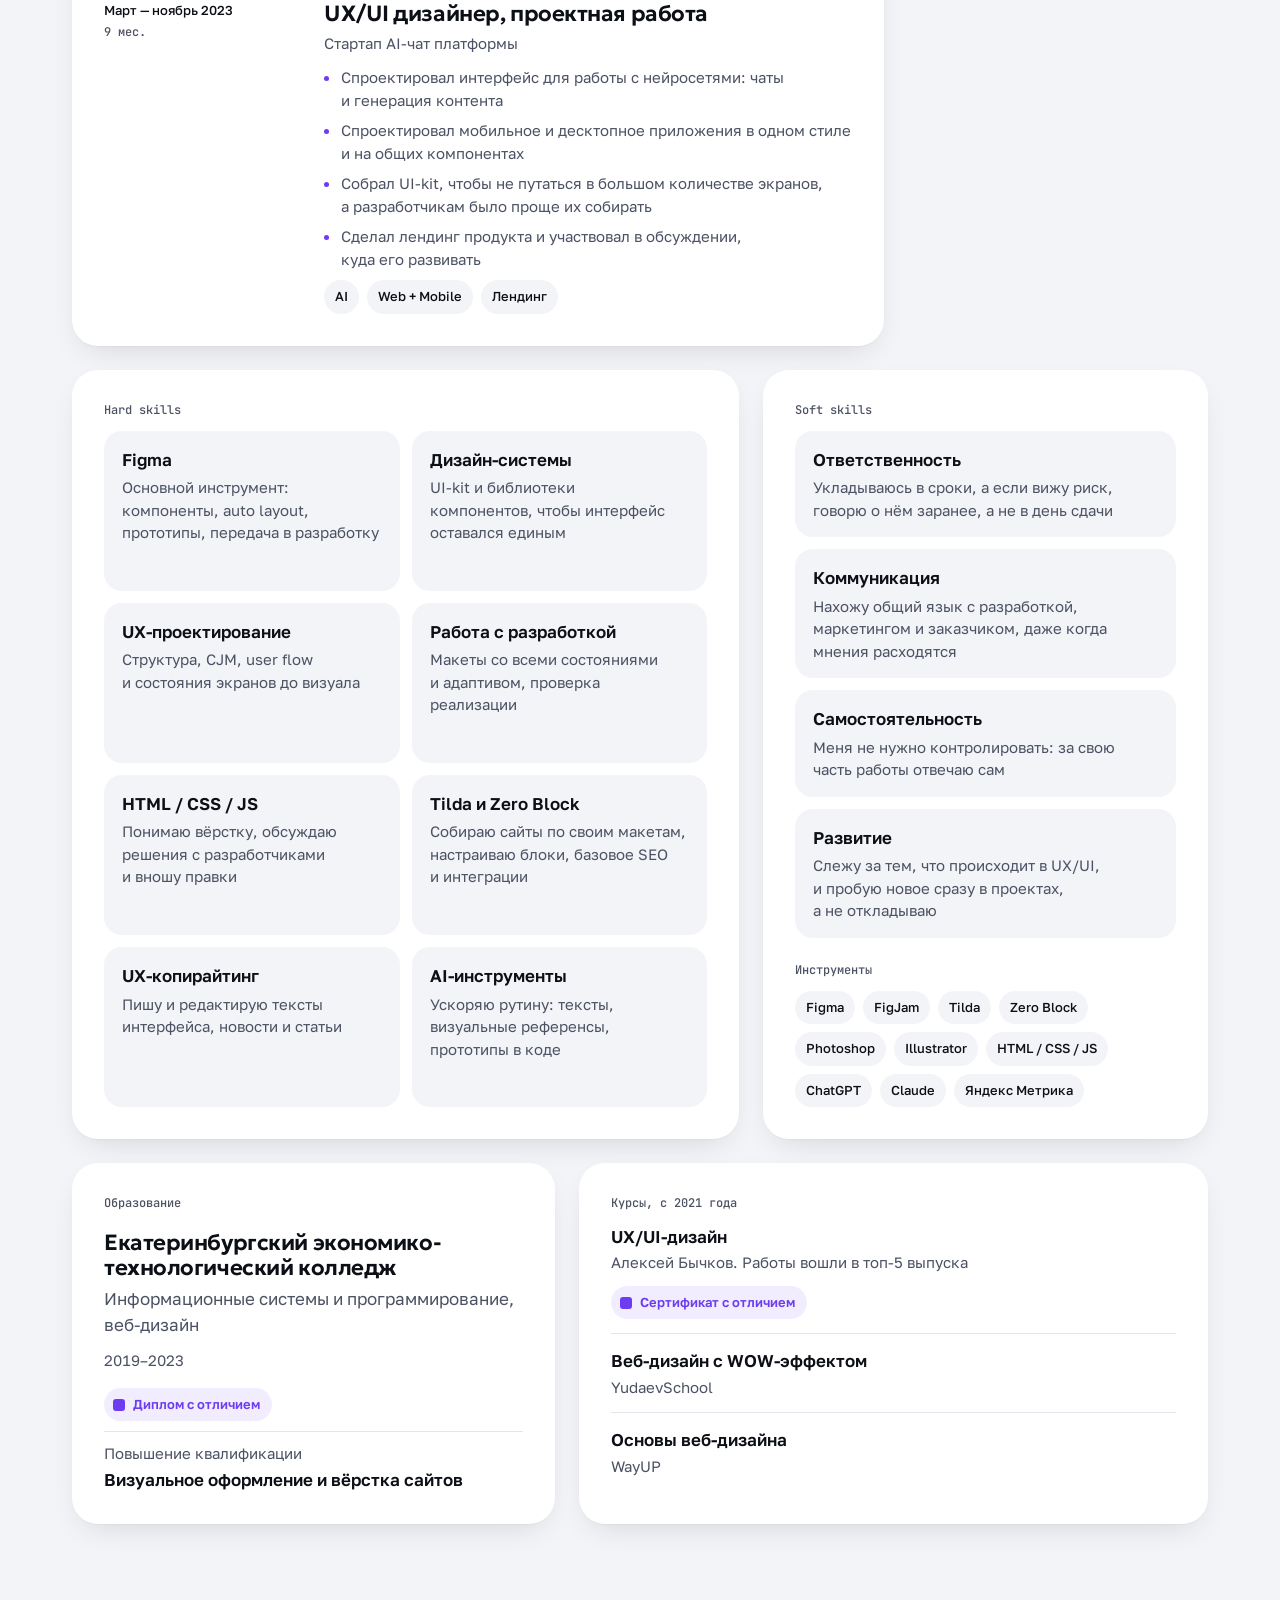
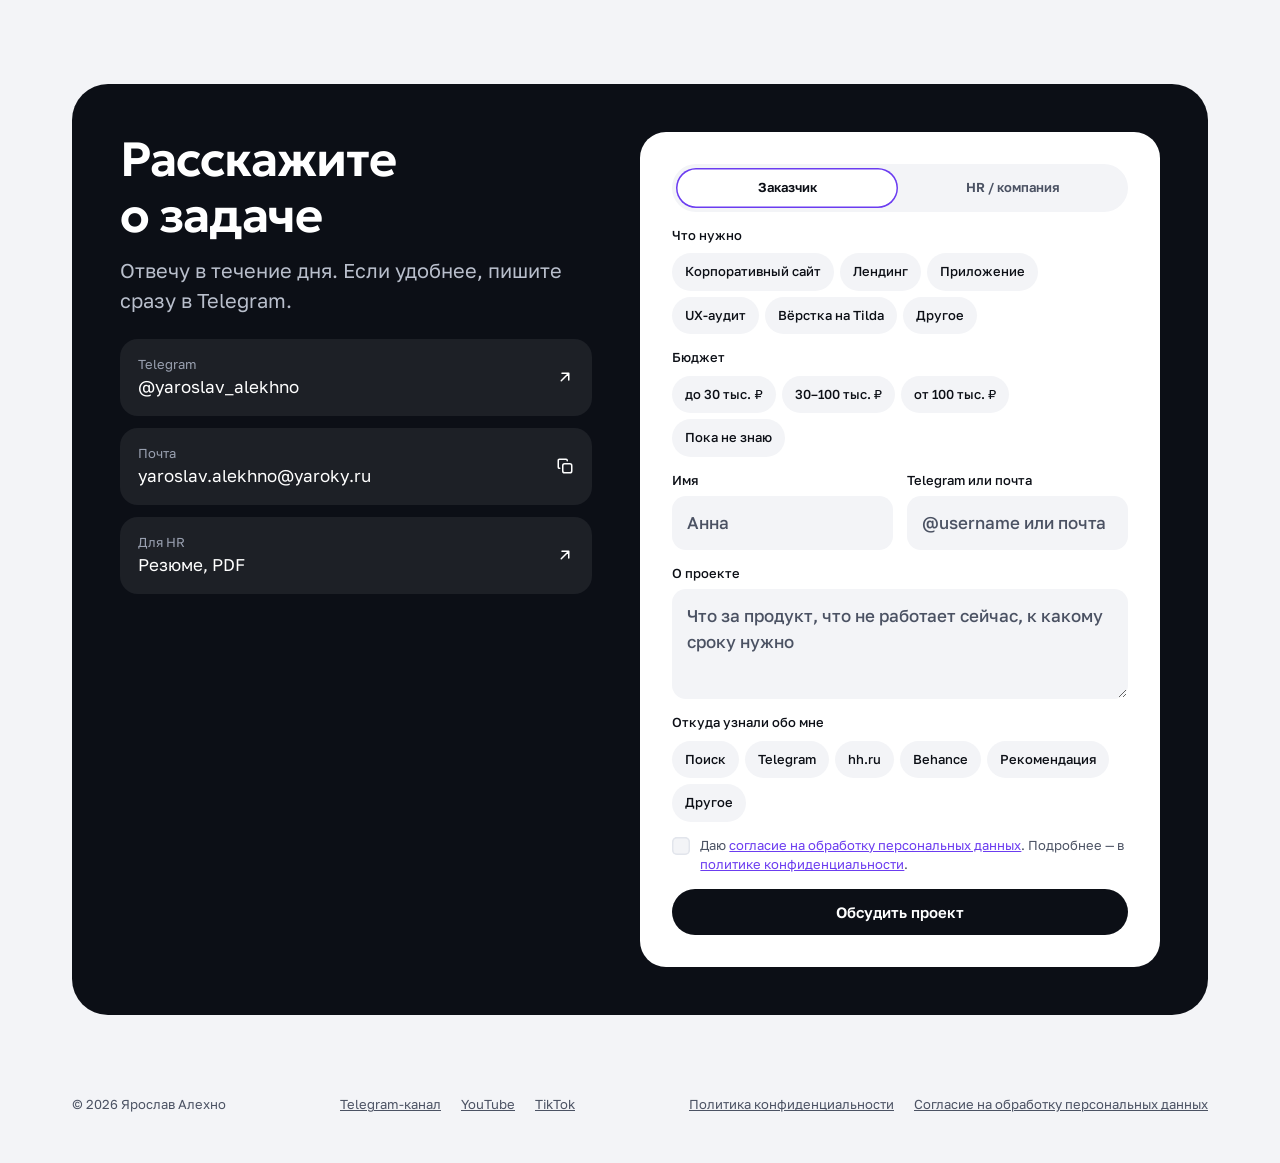
==== commit edda76ae: "Hero: photo card wide enough for its caption With 12px mono captions «yaroslav.jpg 1:1» no longer fi" ====
--- a/index.html
+++ b/index.html
@@ -764,7 +764,7 @@
   top: 7%;
   padding: 10px;
   border-radius: 24px;
-  width: clamp(120px, 24%, 168px)
+  width: clamp(148px, 24%, 168px)
 }
 .photo {
   display: block;
@@ -804,7 +804,7 @@
     bottom: 8%
   }
   .w-photo {
-    width: 130px;
+    width: 148px;
     right: auto;
     left: 46%;
     top: 7%
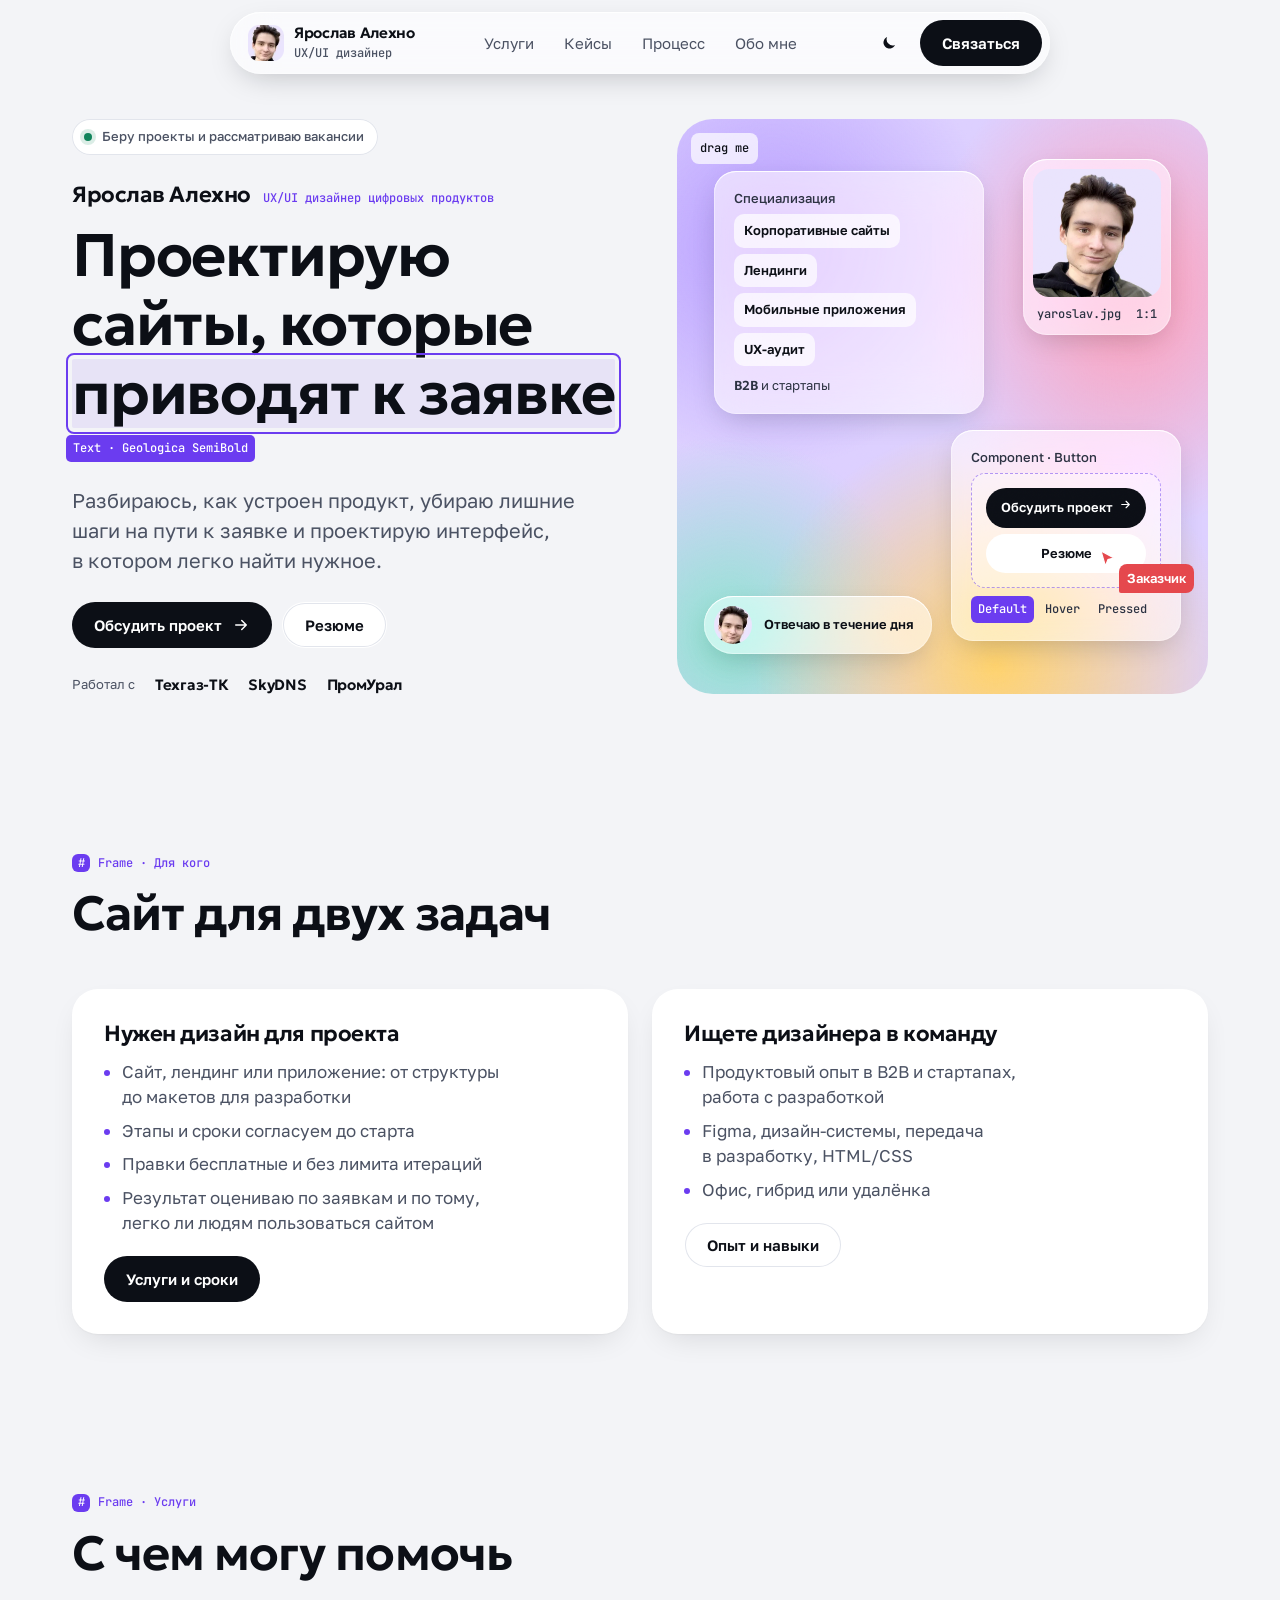
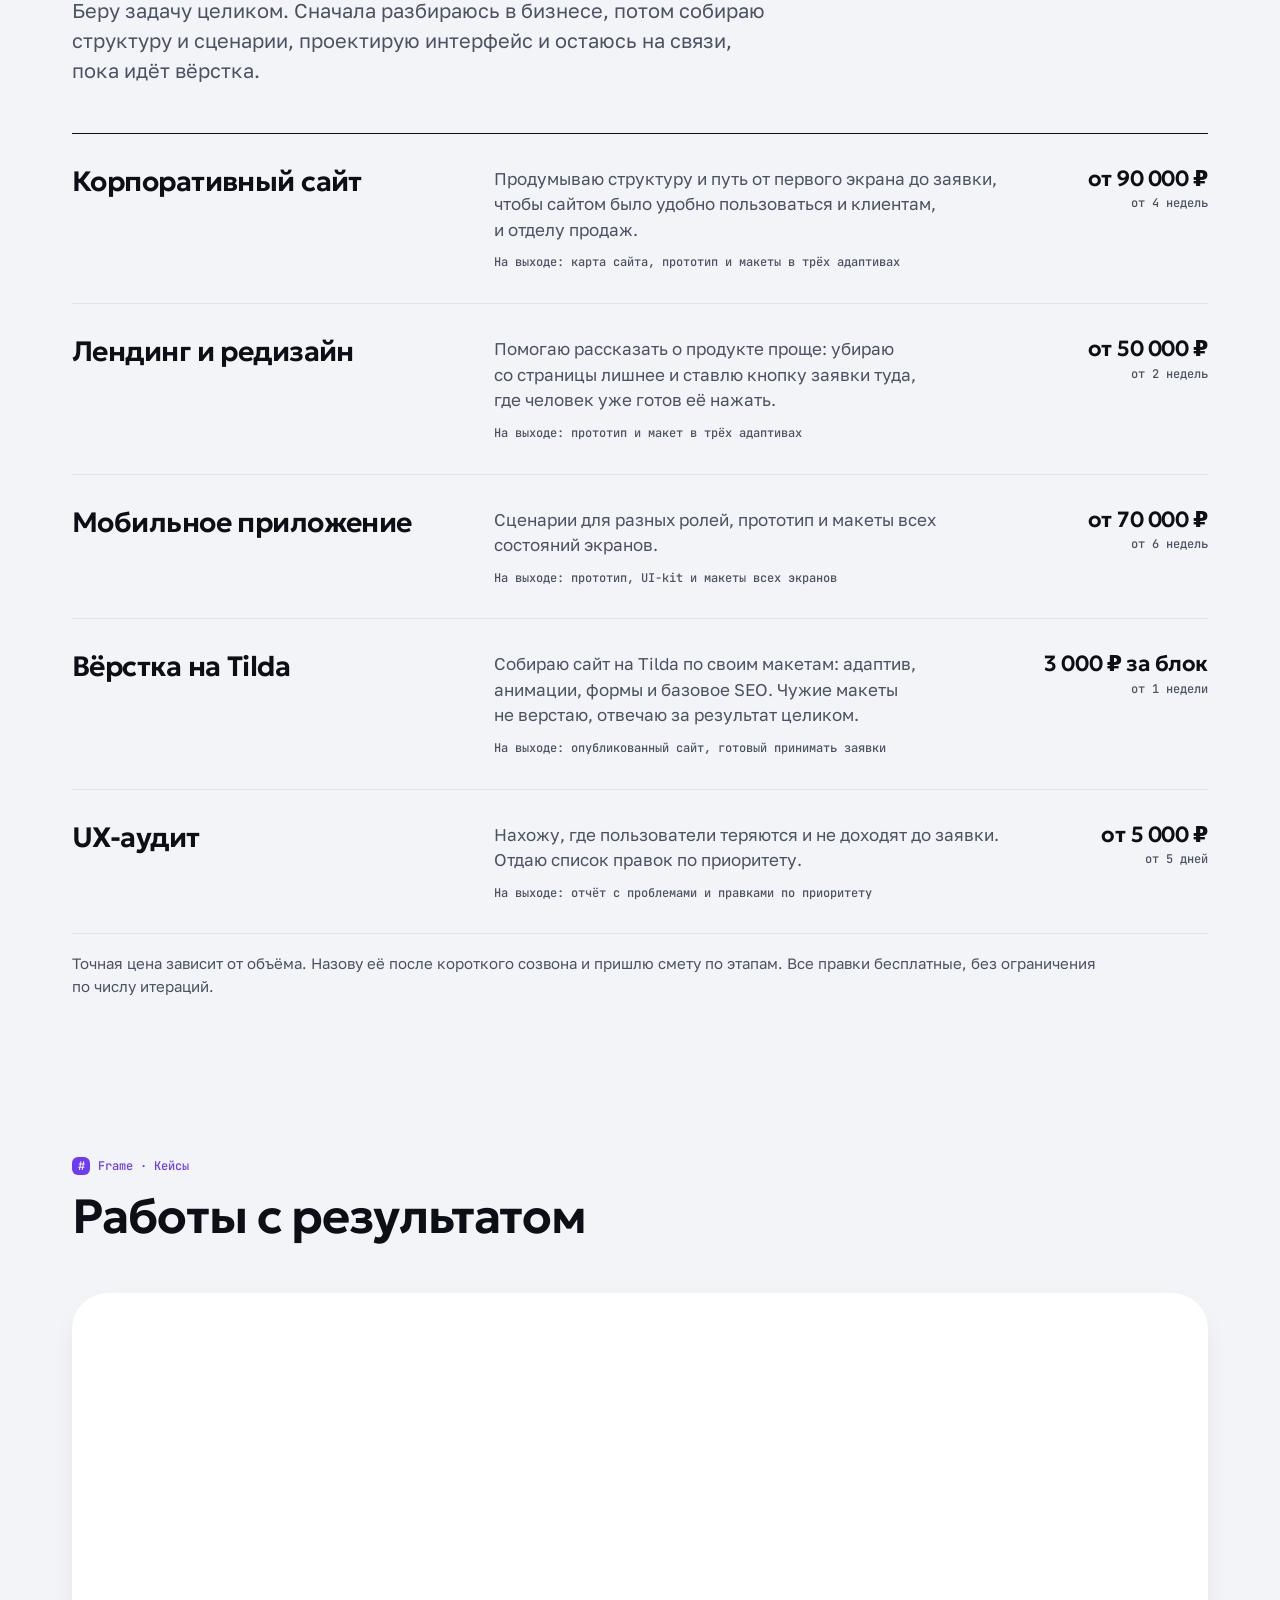
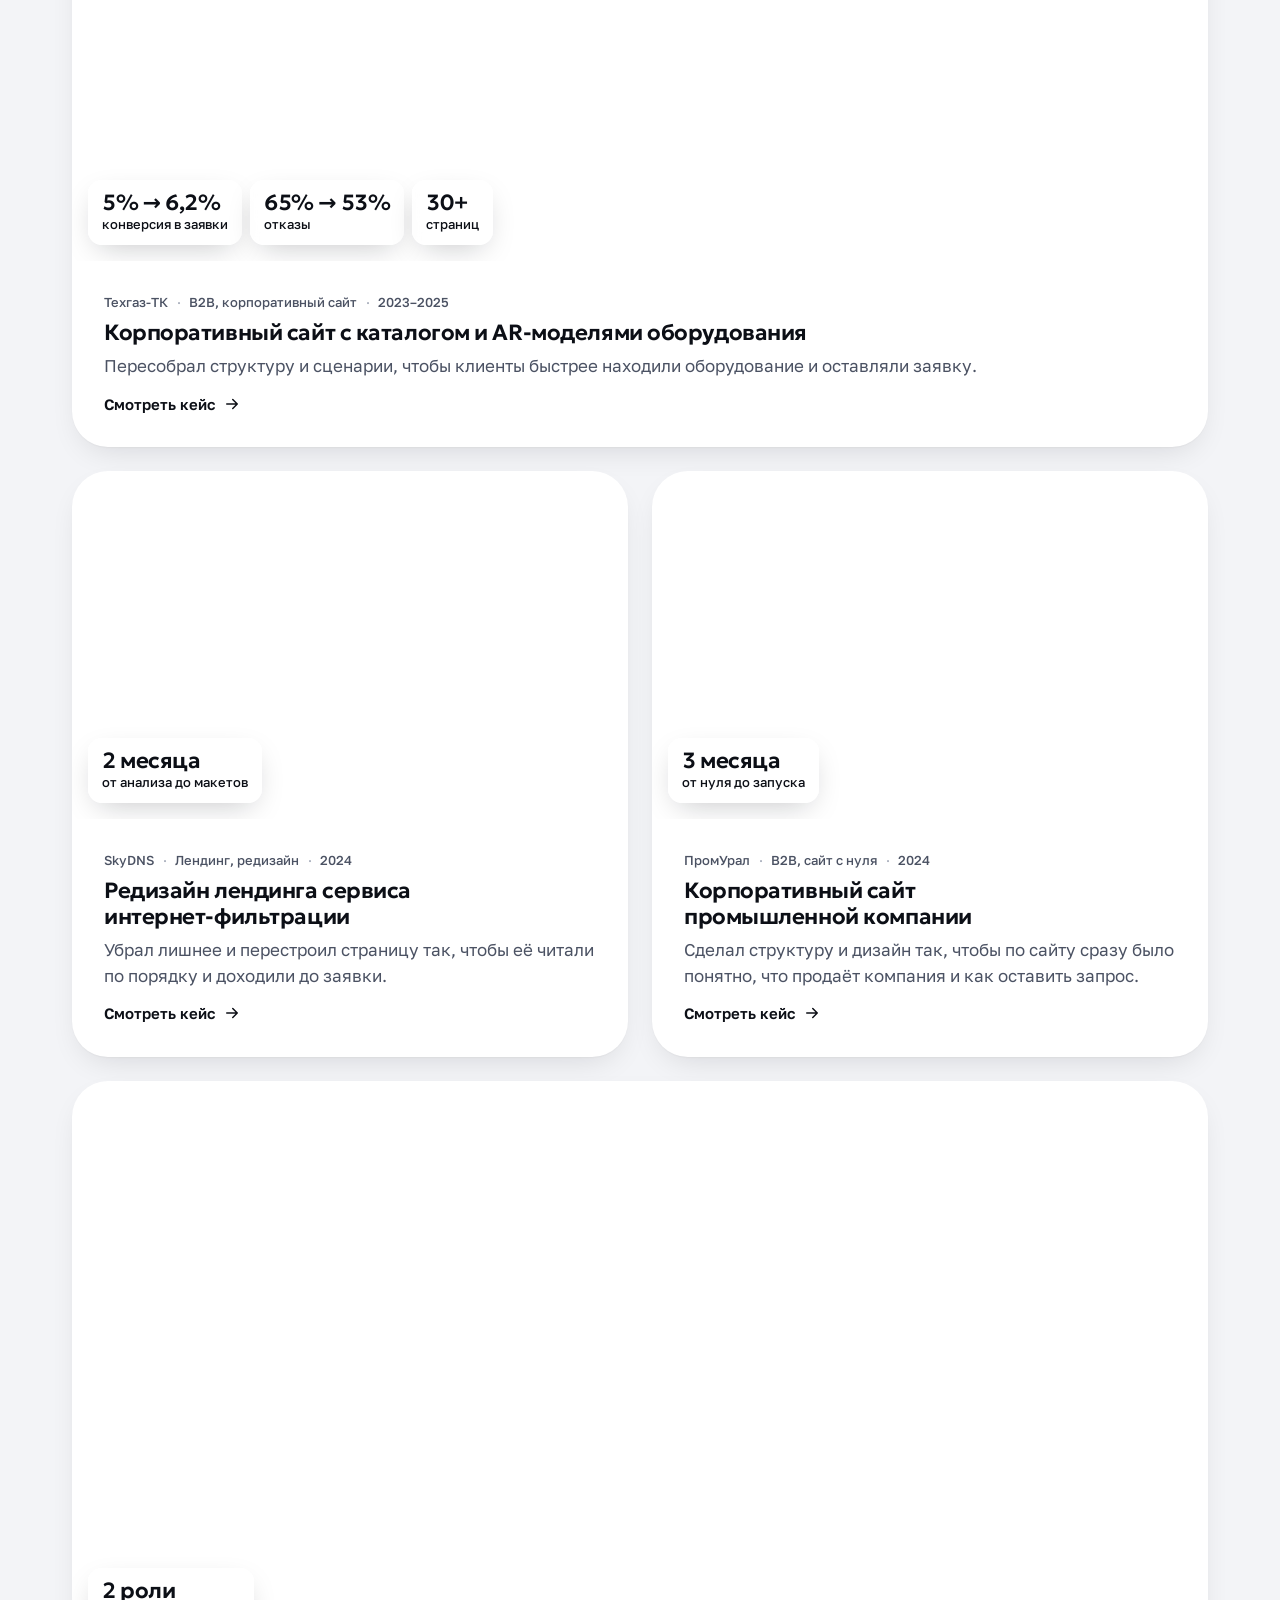
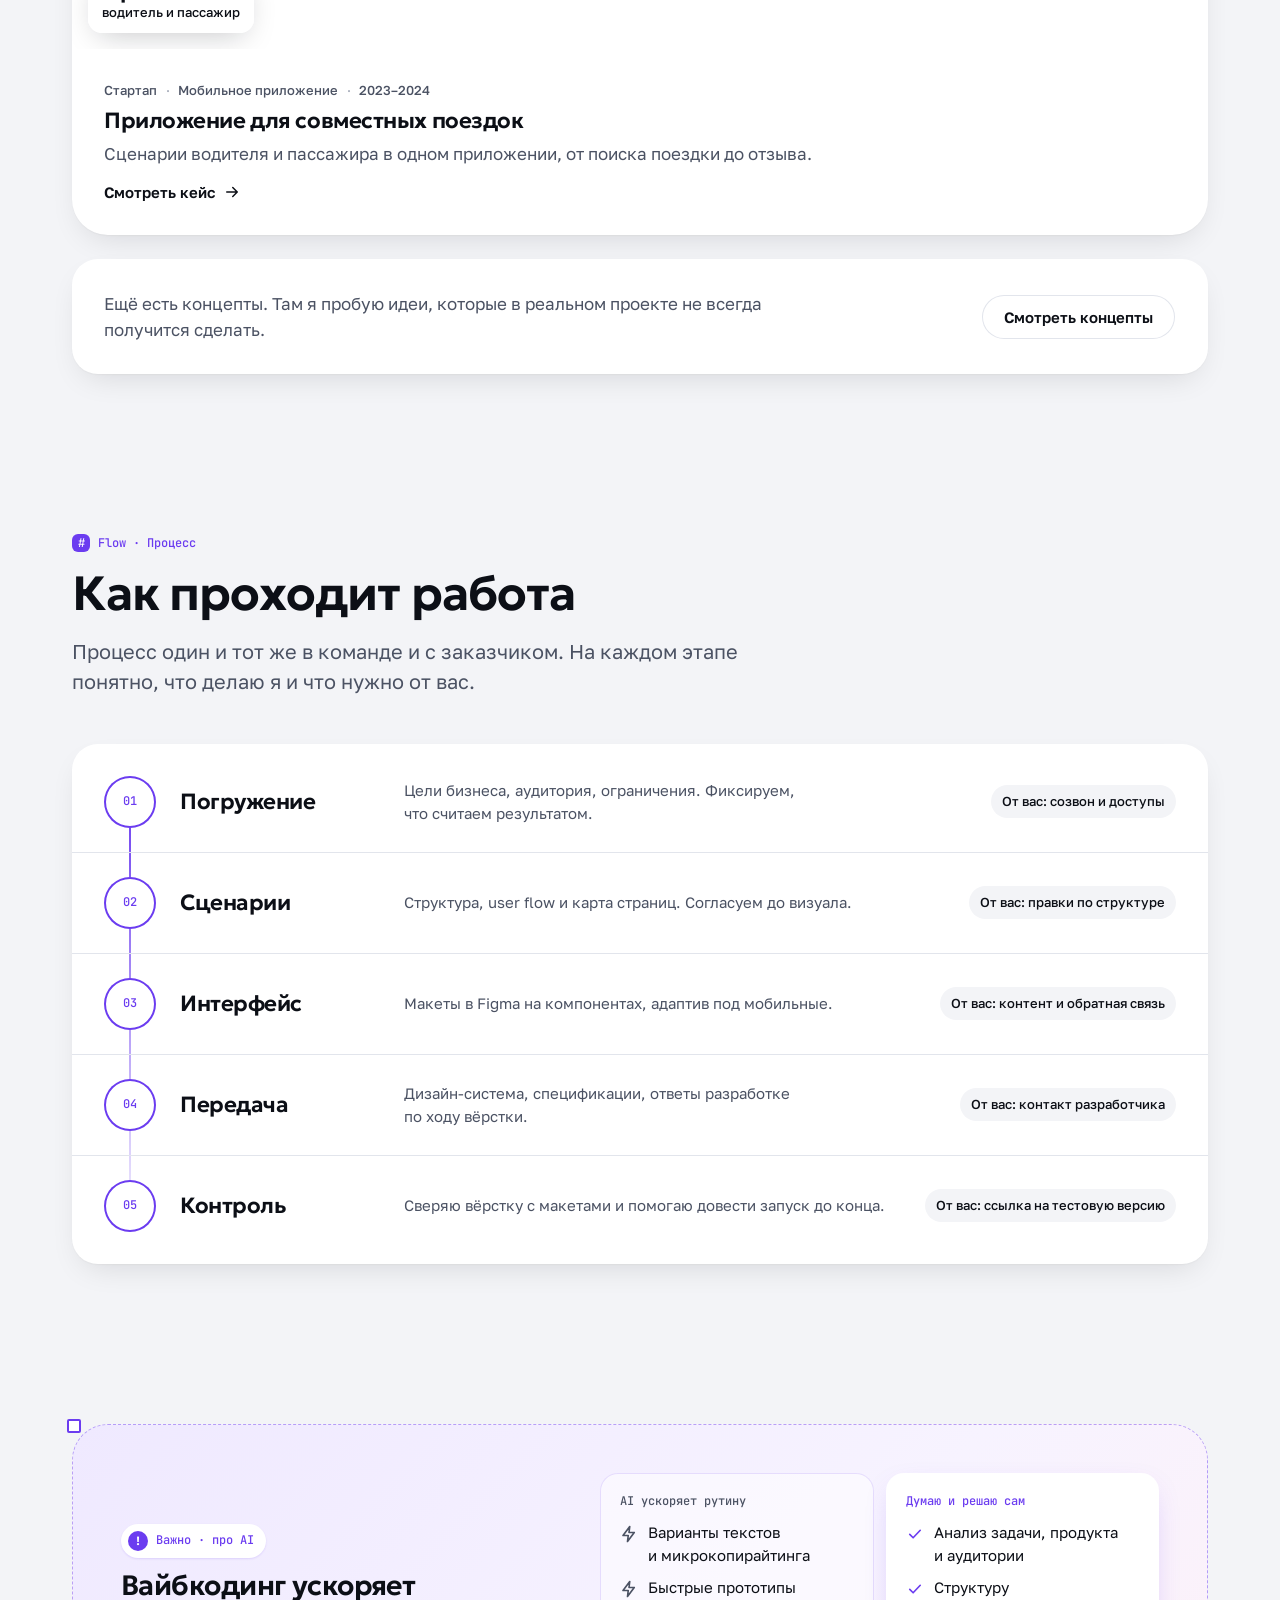
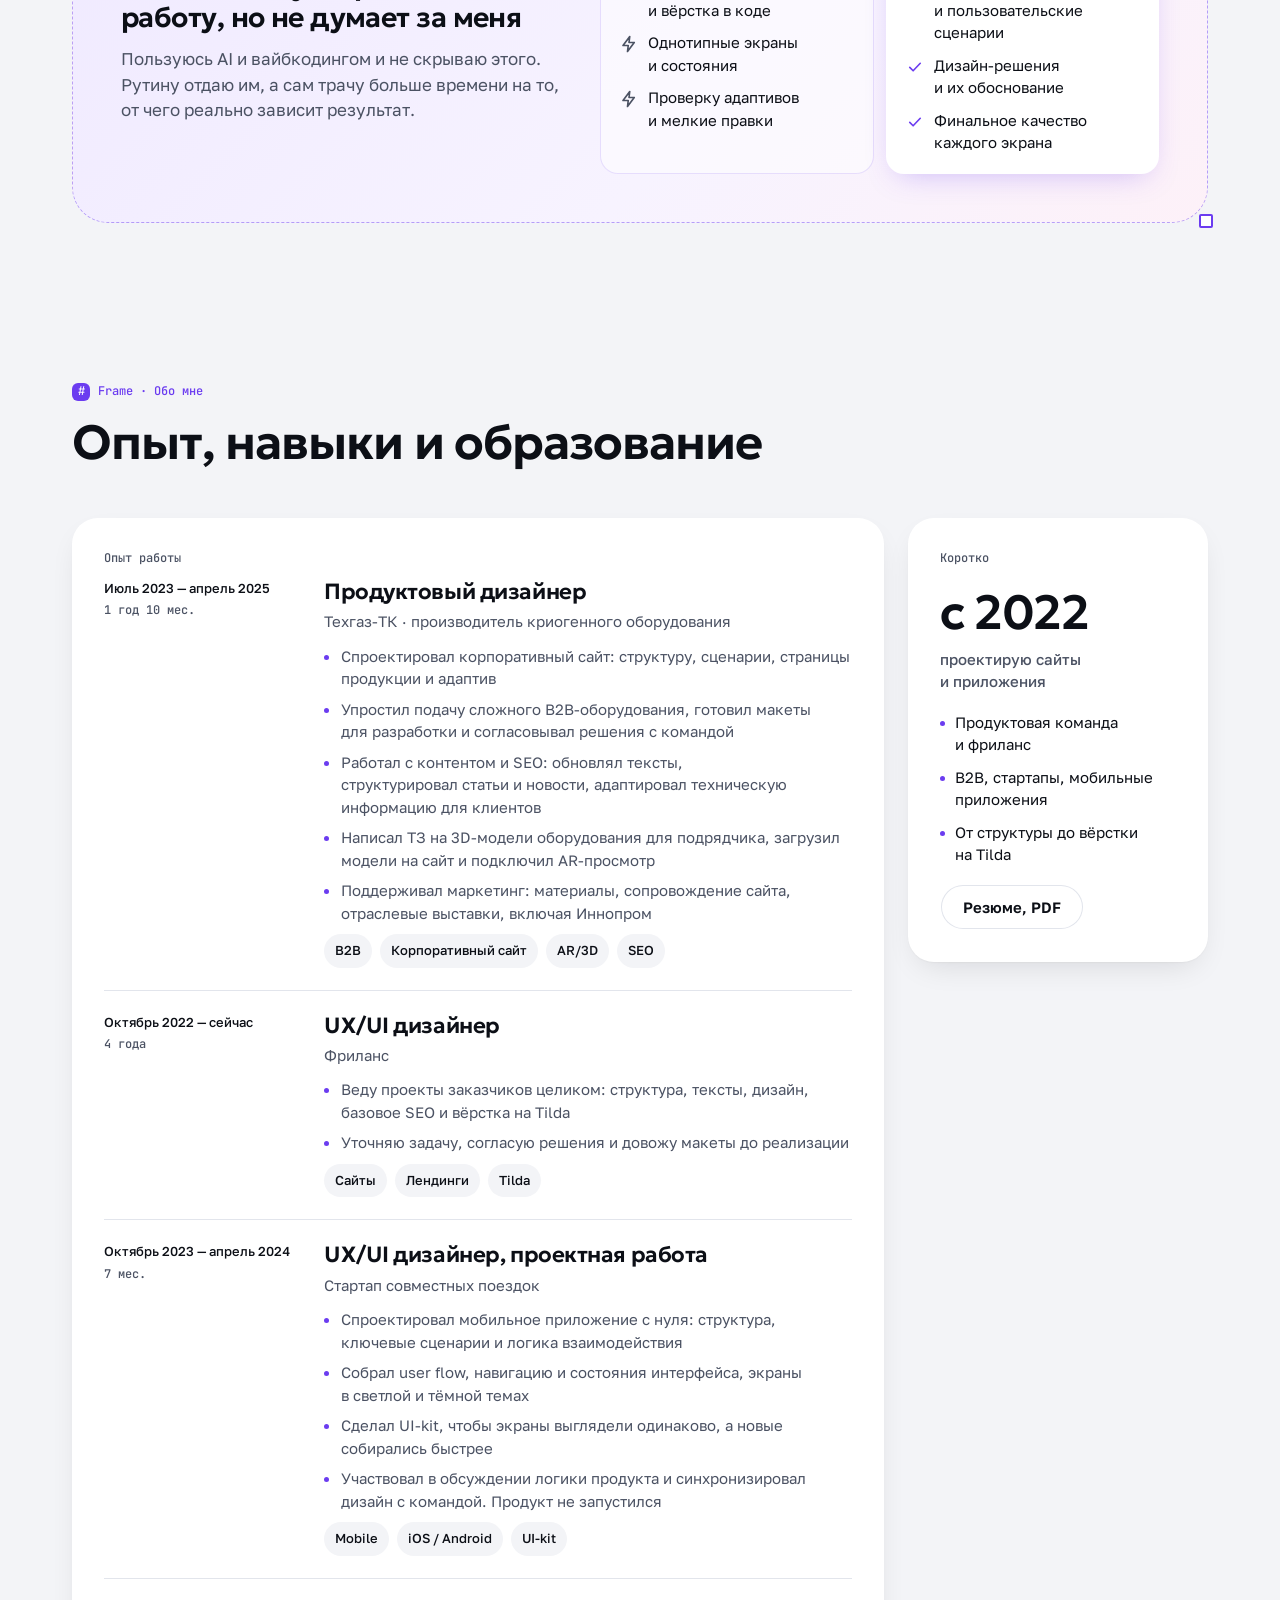
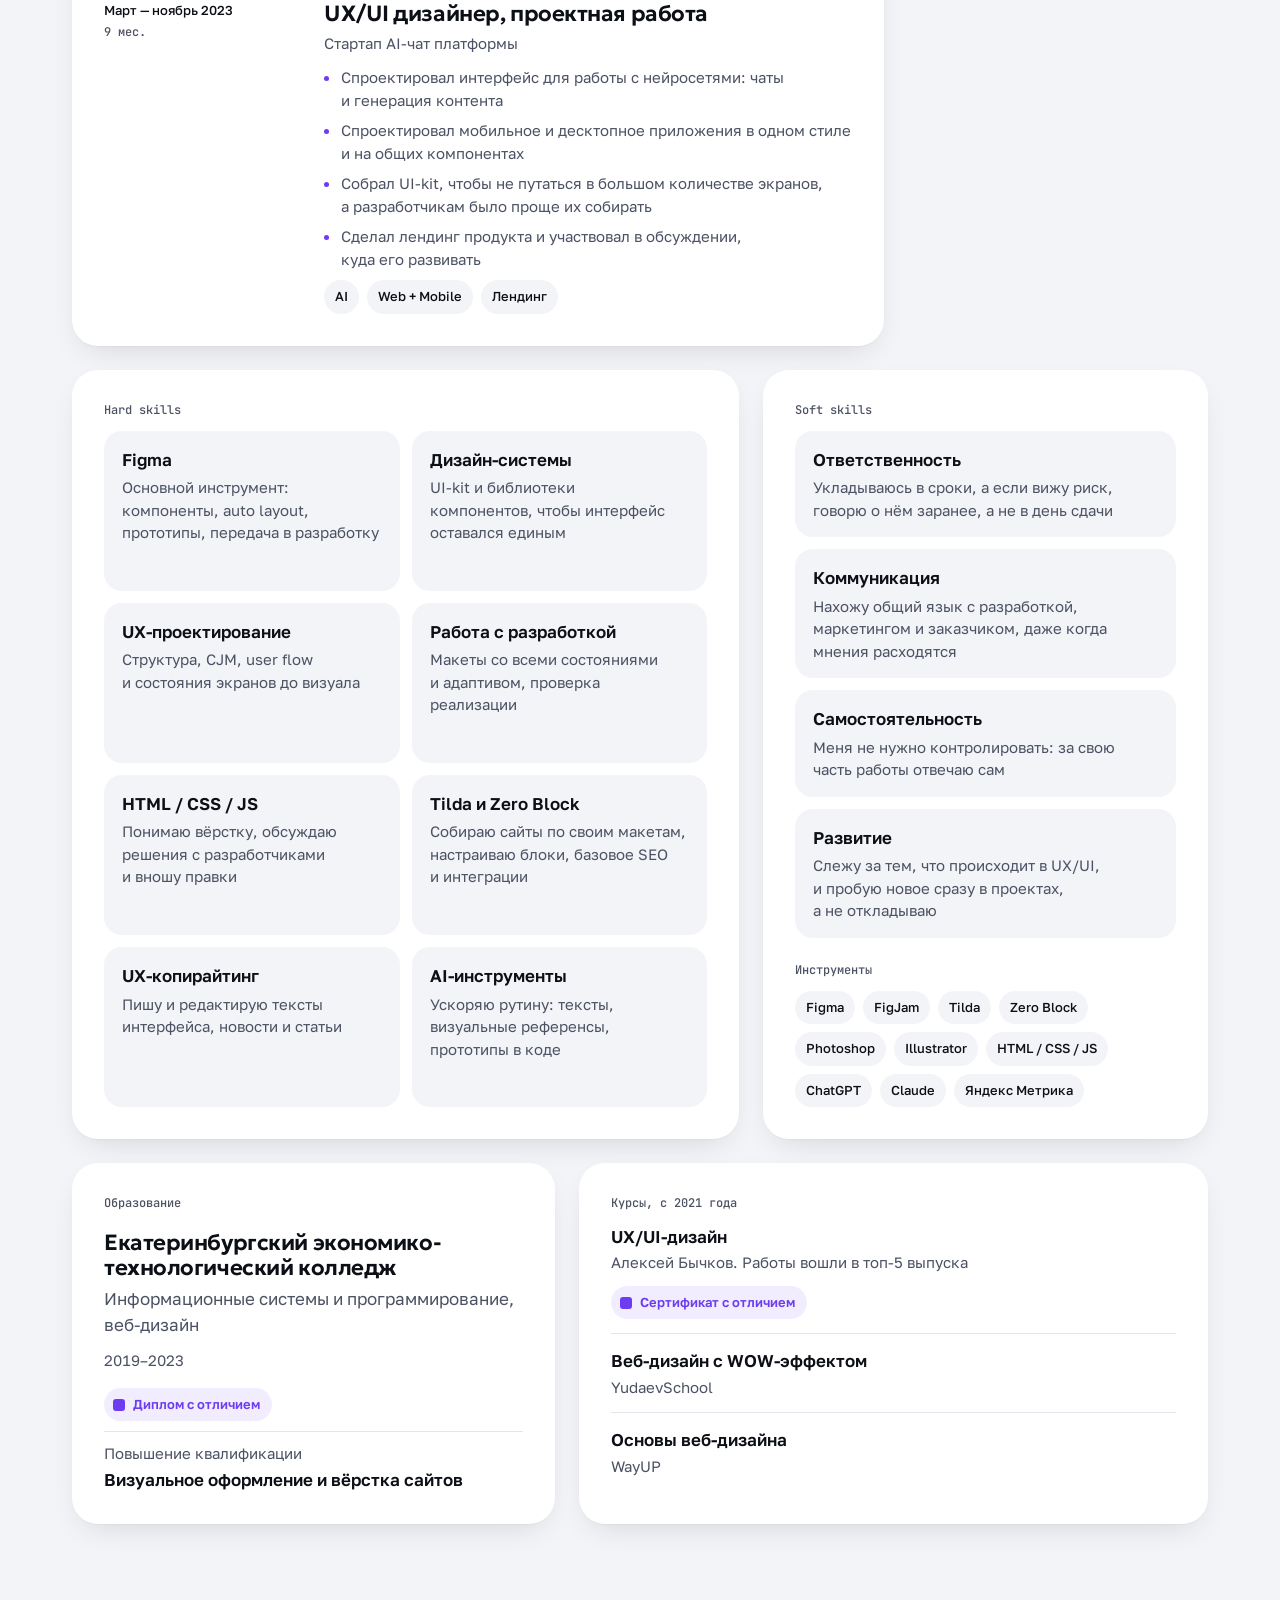
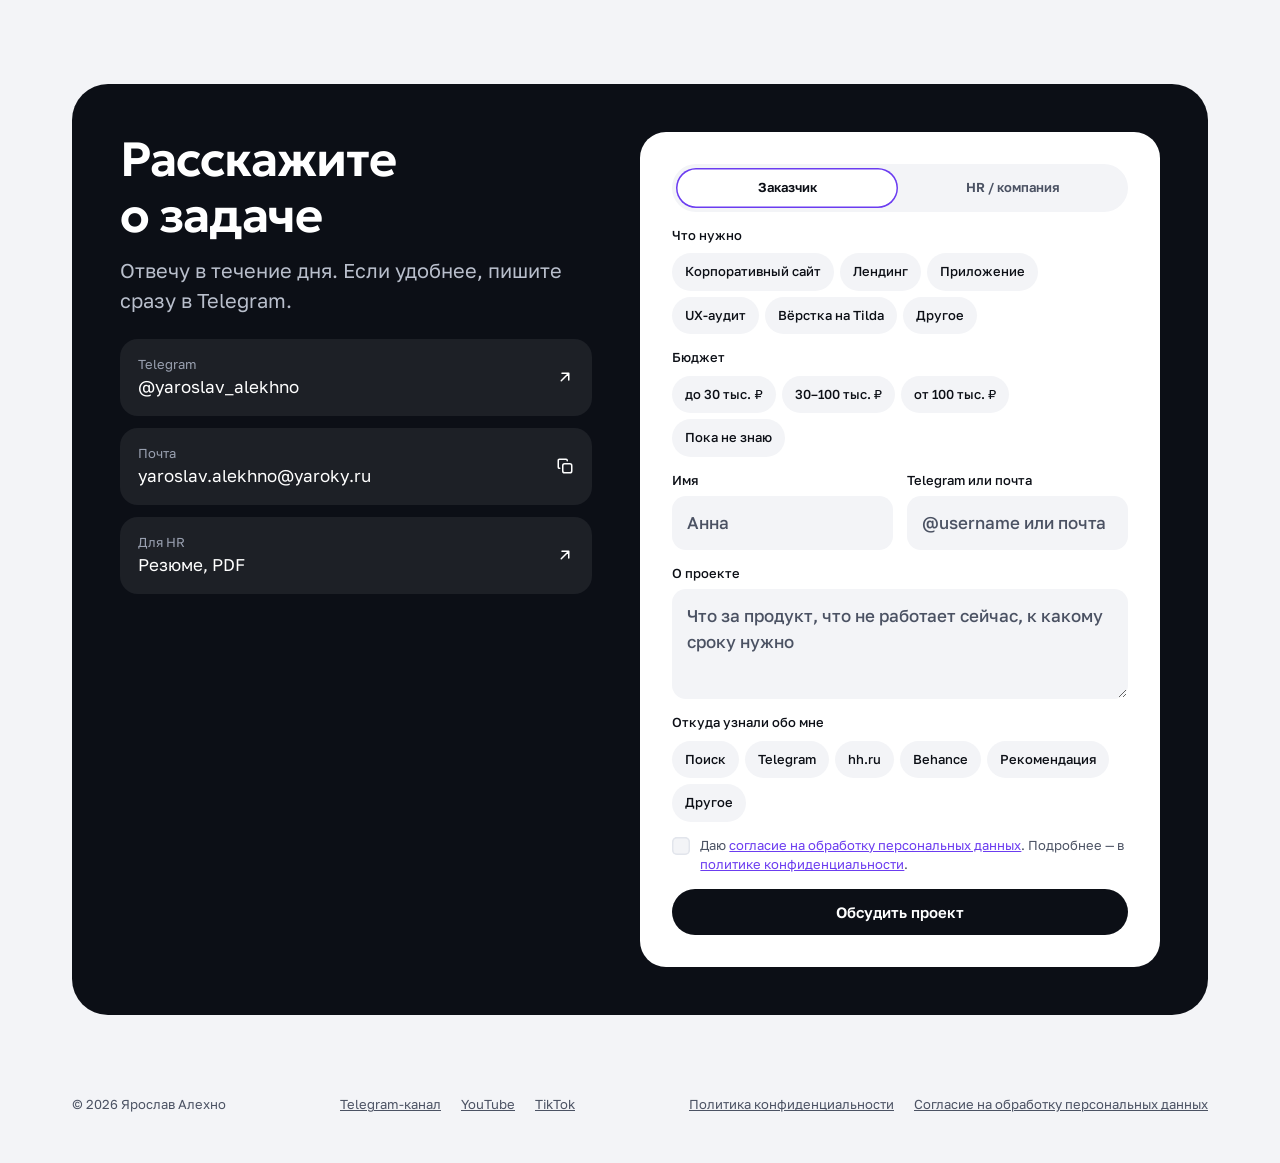
==== commit 9fbf7d6b: "New link previews; lighter covers and other speed fixes Link previews: all six OG images redrawn in " ====
--- a/index.html
+++ b/index.html
@@ -17,7 +17,7 @@
 <meta property="og:locale" content="ru_RU">
 <meta property="og:title" content="Ярослав Алехно — UX/UI дизайнер сайтов и приложений">
 <meta property="og:description" content="UX/UI дизайнер сайтов и цифровых продуктов. Проектирую корпоративные сайты, лендинги и приложения, которые понятны пользователю и приводят к заявке.">
-<meta property="og:image" content="https://yaroslavalekhno.ru/img/og/default.jpg">
+<meta property="og:image" content="https://yaroslavalekhno.ru/img/og/default.jpg?v=2">
 <meta property="og:image:width" content="1200">
 <meta property="og:image:height" content="630">
 <meta property="og:image:type" content="image/jpeg">
@@ -887,7 +887,7 @@
   font-size: min(var(--t-h1), calc(var(--vh)*.072))
 }
 
-/* один промежуток между всеми группами текста; подпись «Text · Geologica Bold» висит под заголовком и входит в него */
+/* один промежуток между всеми группами текста; подпись «Text · Geologica SemiBold» висит под заголовком и входит в него */
 .hero-copy {
   gap: var(--hero-gap)
 }
@@ -1119,16 +1119,29 @@
     transform: none
   }
 }
+/* пульс — отдельным кольцом через transform и opacity, чтобы анимацию считала видеокарта, а не перерисовка */
 .dot {
+  position: relative;
+  flex: none
+}
+.dot::after {
+  content: "";
+  position: absolute;
+  inset: 0;
+  border-radius: 50%;
+  background: rgba(17, 132, 91, .45);
+  opacity: 0;
   animation: pulse 2.4s ease-out 3
 }
 @keyframes pulse {
   0% {
-    box-shadow: 0 0 0 0 rgba(17, 132, 91, .45)
+    transform: scale(1);
+    opacity: 1
   }
   70%,
   100% {
-    box-shadow: 0 0 0 9px rgba(17, 132, 91, 0)
+    transform: scale(3.25);
+    opacity: 0
   }
 }
 .anim .rv {
@@ -3108,7 +3121,7 @@
 
 <nav class="nav wrap" aria-label="Основное меню">
   <div class="nav-in glass">
-    <a class="logo" href="#top" aria-label="Ярослав Алехно, на главную"><img class="mark" src="/img/me/avatar.webp" alt="" width="36" height="36"><span class="lname">Ярослав Алехно<small>UX/UI дизайнер</small></span></a>
+    <a class="logo" href="#top" aria-label="Ярослав Алехно, на главную"><img class="mark" src="/img/me/avatar-72.webp" srcset="/img/me/avatar-72.webp 2x, /img/me/avatar.webp 3x" alt="" width="36" height="36"><span class="lname">Ярослав Алехно<small>UX/UI дизайнер</small></span></a>
     <ul>
       <li><a href="#services">Услуги</a></li>
       <li><a href="#cases">Кейсы</a></li>
@@ -3139,7 +3152,7 @@
     <p class="status"><span class="dot" aria-hidden="true"></span>Беру проекты и рассматриваю вакансии</p>
     <div class="hero-head">
     <p class="hero-name"><b>Ярослав Алехно</b><span>UX/UI дизайнер цифровых продуктов</span></p>
-    <h1>Проектирую сайты, которые <span class="sel-h" data-spec="Text · Geologica Bold"><em>приводят к заявке</em></span></h1>
+    <h1>Проектирую сайты, которые <span class="sel-h" data-spec="Text · Geologica SemiBold"><em>приводят к заявке</em></span></h1>
     </div>
     <p class="lead">Разбираюсь, как устроен продукт, убираю лишние шаги на пути к заявке и проектирую интерфейс, в котором легко найти нужное.</p>
     <div class="cta">
@@ -3168,7 +3181,7 @@
       <div class="vars"><span class="on">Default</span><span>Hover</span><span>Pressed</span></div>
     </div>
     <span class="hint">drag me</span>
-    <div class="w w-avail glass"><span class="av"><img src="/img/me/avatar.webp" alt="" width="38" height="38"></span>Отвечаю в течение дня</div>
+    <div class="w w-avail glass"><span class="av"><img src="/img/me/avatar-72.webp" srcset="/img/me/avatar-72.webp 2x, /img/me/avatar.webp 3x" alt="" width="38" height="38"></span>Отвечаю в течение дня</div>
   </div>
 </header>
 
@@ -3251,7 +3264,7 @@
   </div>
   <div class="cases">
     <a class="case wide" href="/techgas-tk">
-      <div class="shot s1"><picture><source media="(max-width:600px)" srcset="../img/techgas-tk/cover-m.webp" width="1760" height="1320"><img src="/img/techgas-tk/cover.webp" alt="Сайт Техгаз-ТК на ноутбуке и телефоне" width="2400" height="1200" loading="lazy" decoding="async"></picture>
+      <div class="shot s1"><picture><source media="(max-width:600px)" srcset="/img/techgas-tk/cover-m-880.webp 880w, /img/techgas-tk/cover-m.webp 1760w" sizes="calc(100vw - 32px)" width="1760" height="1320"><img src="/img/techgas-tk/cover.webp" srcset="/img/techgas-tk/cover-1200.webp 1200w, /img/techgas-tk/cover.webp 2400w" sizes="(min-width:1232px) 1136px, calc(100vw - 64px)" alt="Сайт Техгаз-ТК на ноутбуке и телефоне" width="2400" height="1200" loading="lazy" decoding="async">
         <div class="chips"><span class="chip glass"><b>5% → 6,2%</b>конверсия в заявки</span><span class="chip glass"><b>65% → 53%</b>отказы</span><span class="chip glass"><b>30+</b>страниц</span>
         </div>
       </div>
@@ -3263,7 +3276,7 @@
       </div>
     </a>
     <a class="case" href="/skydns">
-      <div class="shot s2"><picture><source media="(max-width:600px)" srcset="../img/skydns/cover-m.webp" width="1760" height="1320"><img src="/img/skydns/cover.webp" alt="Лендинг SkyDNS до и после редизайна" width="2400" height="1200" loading="lazy" decoding="async"></picture>
+      <div class="shot s2"><picture><source media="(max-width:600px)" srcset="/img/skydns/cover-m-880.webp 880w, /img/skydns/cover-m.webp 1760w" sizes="calc(100vw - 32px)" width="1760" height="1320"><img src="/img/skydns/cover.webp" srcset="/img/skydns/cover-1200.webp 1200w, /img/skydns/cover.webp 2400w" sizes="(min-width:1232px) 556px, (min-width:880px) calc(50vw - 44px), calc(100vw - 64px)" alt="Лендинг SkyDNS до и после редизайна" width="2400" height="1200" loading="lazy" decoding="async">
         <div class="chips"><span class="chip glass"><b>2 месяца</b>от анализа до макетов</span></div>
       </div>
       <div class="case-body">
@@ -3274,7 +3287,7 @@
       </div>
     </a>
     <a class="case" href="/promural">
-      <div class="shot s3"><picture><source media="(max-width:600px)" srcset="../img/promural/cover-m.webp" width="1760" height="1320"><img src="/img/promural/cover.webp" alt="Сайт ПромУрал на ноутбуке, планшете и телефоне" width="2400" height="1200" loading="lazy" decoding="async"></picture>
+      <div class="shot s3"><picture><source media="(max-width:600px)" srcset="/img/promural/cover-m-880.webp 880w, /img/promural/cover-m.webp 1760w" sizes="calc(100vw - 32px)" width="1760" height="1320"><img src="/img/promural/cover.webp" srcset="/img/promural/cover-1200.webp 1200w, /img/promural/cover.webp 2400w" sizes="(min-width:1232px) 556px, (min-width:880px) calc(50vw - 44px), calc(100vw - 64px)" alt="Сайт ПромУрал на ноутбуке, планшете и телефоне" width="2400" height="1200" loading="lazy" decoding="async">
         <div class="chips"><span class="chip glass"><b>3 месяца</b>от нуля до запуска</span></div>
       </div>
       <div class="case-body">
@@ -3285,7 +3298,7 @@
       </div>
     </a>
     <a class="case wide" href="/carpooling">
-      <div class="shot s4"><picture><source media="(max-width:600px)" srcset="../img/carpooling/cover-m.webp" width="1760" height="1320"><img src="/img/carpooling/cover.webp" alt="Экраны приложения для совместных поездок: пассажир, водитель и поездка в тёмной теме" width="2400" height="1200" loading="lazy" decoding="async"></picture>
+      <div class="shot s4"><picture><source media="(max-width:600px)" srcset="/img/carpooling/cover-m-880.webp 880w, /img/carpooling/cover-m.webp 1760w" sizes="calc(100vw - 32px)" width="1760" height="1320"><img src="/img/carpooling/cover.webp" srcset="/img/carpooling/cover-1200.webp 1200w, /img/carpooling/cover.webp 2400w" sizes="(min-width:1232px) 1136px, calc(100vw - 64px)" alt="Экраны приложения для совместных поездок: пассажир, водитель и поездка в тёмной теме" width="2400" height="1200" loading="lazy" decoding="async">
         <div class="chips"><span class="chip glass"><b>2 роли</b>водитель и пассажир</span></div>
       </div>
       <div class="case-body">
@@ -4046,8 +4059,9 @@
     });
   });
 
+  /* scrollY читаем только в обработчике прокрутки: здесь он заставил бы браузер пересчитать раскладку после правок выше */
   var nav = document.querySelector('.nav'),
-    last = window.scrollY;
+    last = 0;
   window.addEventListener('scroll', function() {
     var y = window.scrollY;
     if (nav) {
